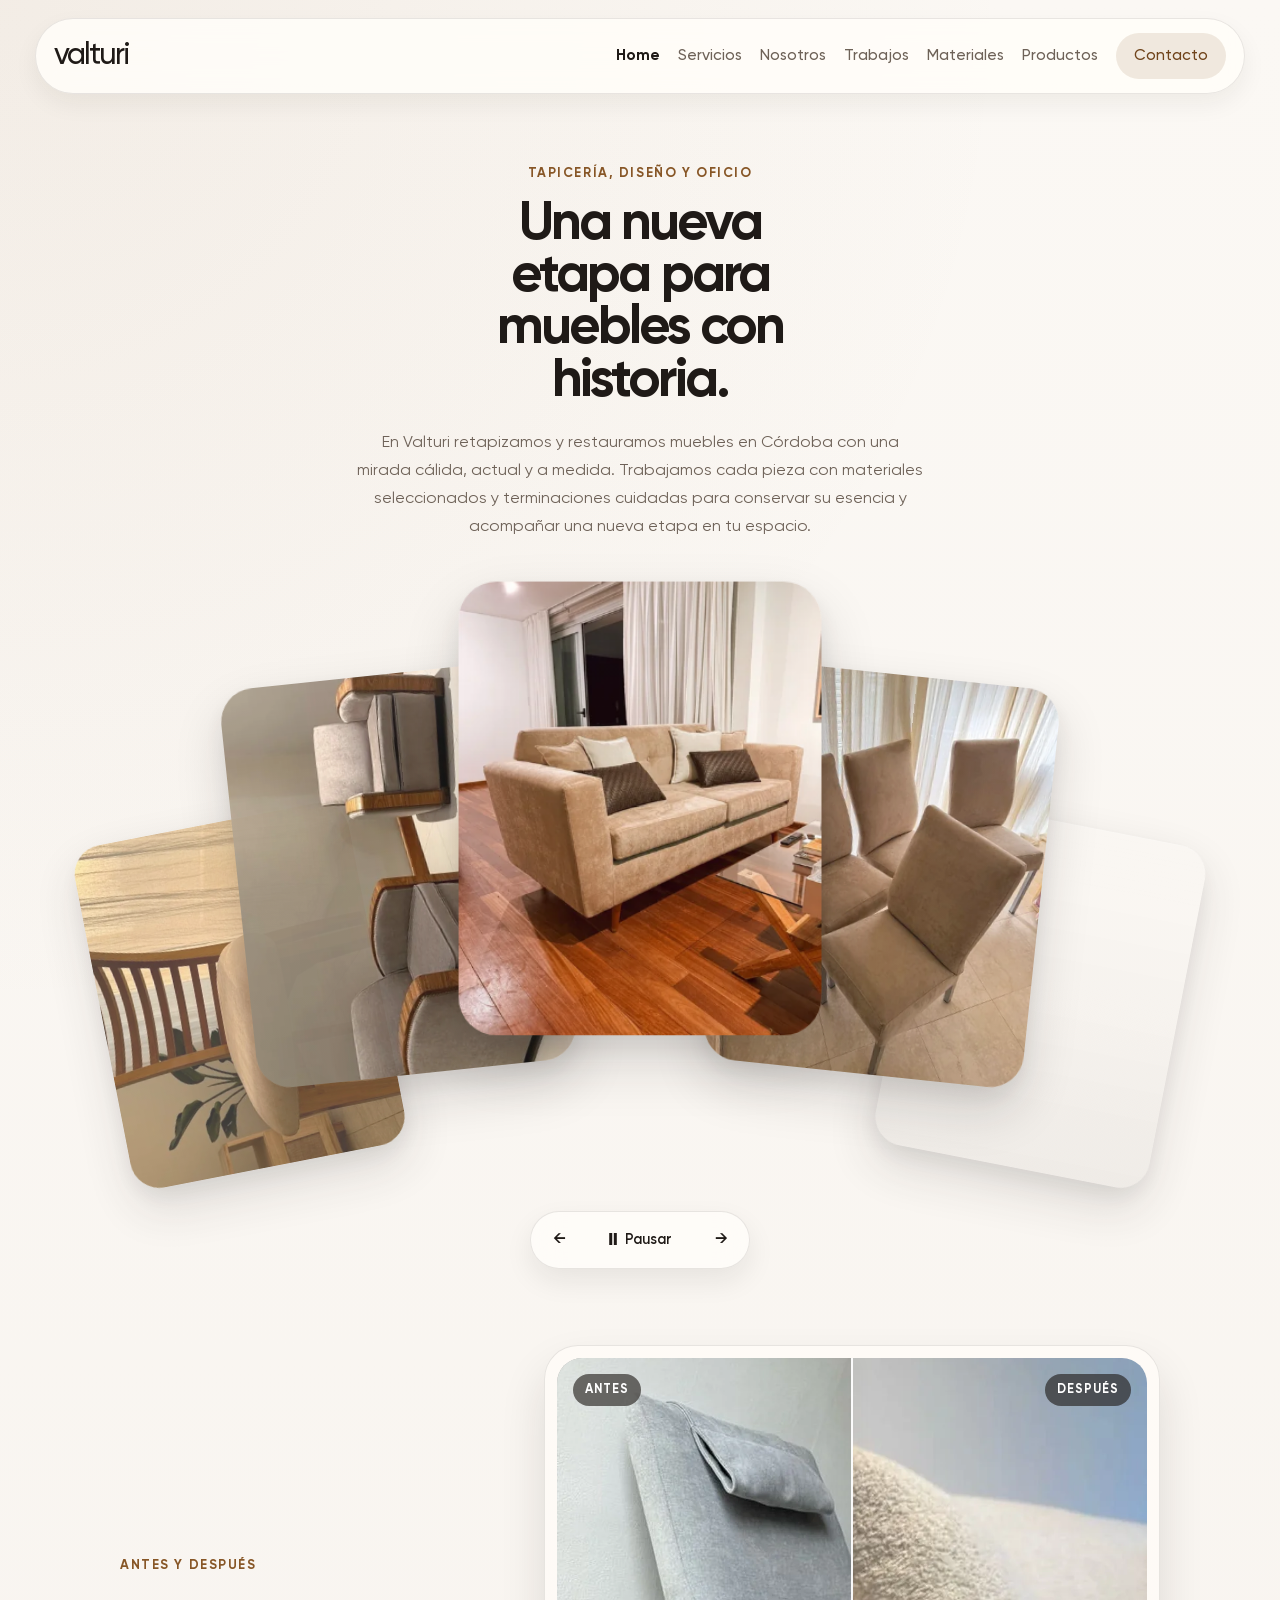
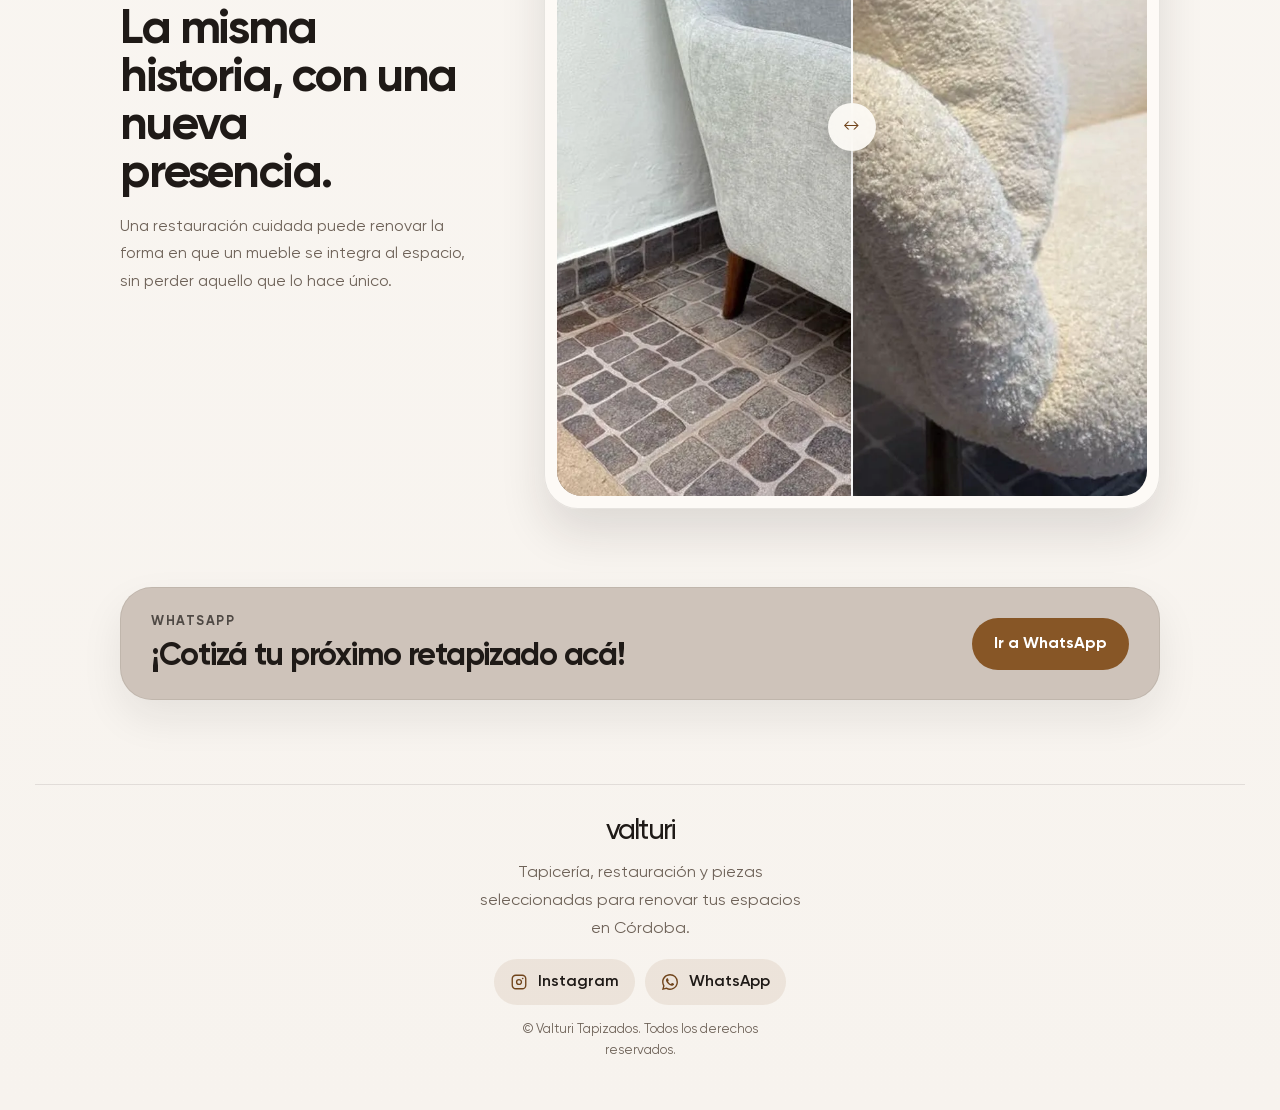
==== index.html @ ff0acdc3 "Corrige el carrusel móvil y mejora el SEO/GEO de Valturi Suaviza el cambio entre fotos superpuestas," ====
<!DOCTYPE html>

<html lang="es">
<head>
<base href="/"/>
<meta charset="utf-8"/>
<meta content="width=device-width, initial-scale=1.0" name="viewport"/>
<title>Valturi Tapizados | Retapizado y restauración en Córdoba</title>
<meta content="Retapizado y restauración artesanal de sillas, sillones y muebles en Córdoba. Diseño cálido, materiales seleccionados y atención a medida." name="description"/>
<meta content="#f7f3ee" name="theme-color"/>
<link href="assets/favicon.svg" rel="icon" type="image/svg+xml"/>
<link href="styles.css" rel="stylesheet"/>
<meta content="index,follow,max-image-preview:large,max-snippet:-1,max-video-preview:-1" name="robots"/><link href="https://web-valturi-1-55.vercel.app/" rel="canonical"/><meta content="es_AR" property="og:locale"/><meta content="Valturi Tapizados" property="og:site_name"/><meta content="Valturi Tapizados | Retapizado y restauración en Córdoba" property="og:title"/><meta content="Retapizado y restauración artesanal de sillas, sillones y muebles en Córdoba. Diseño cálido, materiales seleccionados y atención a medida." property="og:description"/><meta content="https://web-valturi-1-55.vercel.app/" property="og:url"/><meta content="website" property="og:type"/><meta content="https://web-valturi-1-55.vercel.app/assets/home-work-05.jpg" property="og:image"/><meta content="900" property="og:image:width"/><meta content="1200" property="og:image:height"/><meta content="Trabajo de tapicería realizado por Valturi" property="og:image:alt"/><meta content="summary_large_image" name="twitter:card"/><meta content="Valturi Tapizados | Retapizado y restauración en Córdoba" name="twitter:title"/><meta content="Retapizado y restauración artesanal de sillas, sillones y muebles en Córdoba. Diseño cálido, materiales seleccionados y atención a medida." name="twitter:description"/><meta content="https://web-valturi-1-55.vercel.app/assets/home-work-05.jpg" name="twitter:image"/><link href="https://www.googletagmanager.com" rel="preconnect"/><link crossorigin="" href="https://www.google-analytics.com" rel="preconnect"/><link as="image" href="assets/home-work-05-900.webp" imagesizes="(max-width: 760px) 78vw, 324px" imagesrcset="assets/home-work-05-480.webp 480w, assets/home-work-05-900.webp 900w" rel="preload" type="image/webp"/><script type="application/ld+json">{"@context":"https://schema.org","@type":["LocalBusiness","ProfessionalService"],"@id":"https://web-valturi-1-55.vercel.app/#business","name":"Valturi Tapizados","url":"https://web-valturi-1-55.vercel.app/","image":["https://web-valturi-1-55.vercel.app/assets/home-work-05.jpg","https://web-valturi-1-55.vercel.app/assets/home-work-03.jpg"],"description":"Tapicería contemporánea, retapizado y restauración artesanal de muebles en Córdoba.","address":{"@type":"PostalAddress","addressLocality":"Córdoba","addressRegion":"Córdoba","addressCountry":"AR"},"geo":{"@type":"GeoCoordinates","latitude":-31.3234650917683,"longitude":-64.28811492274205},"areaServed":{"@type":"City","name":"Córdoba"},"sameAs":["https://instagram.com/valturi.tapizados"],"contactPoint":{"@type":"ContactPoint","contactType":"customer service","availableLanguage":"Spanish","url":"https://wa.link/ogxnv3"}}</script><script src="analytics.js"></script></head>
<body data-page="home"><noscript><iframe height="0" src="https://www.googletagmanager.com/ns.html?id=GTM-WLW65L95" style="display:none;visibility:hidden" title="Google Tag Manager" width="0"></iframe></noscript><a class="skip-link" href="#main-content">Saltar al contenido principal</a>
<div class="site-shell">
<header class="header">
<a aria-label="Valturi, ir al inicio" class="brand" href="index.html"><span class="brand-wordmark">valturi</span></a>
<button aria-controls="mainNav" aria-expanded="false" aria-label="Abrir menú" class="menu-toggle" id="menuToggle" type="button">
<span></span>
<span></span>
<span></span>
</button>
<nav aria-label="Navegación principal" class="nav" id="mainNav">
<a aria-current="page" class="is-active" href="index.html">Home</a>
<a href="servicios.html">Servicios</a>
<a href="nosotros.html">Nosotros</a>
<a href="trabajos.html">Trabajos</a>
<a href="materiales.html">Materiales</a>
<a href="productos.html">Productos</a>
<a class="nav-cta" href="contacto.html">Contacto</a>
</nav>
</header>
<main id="main-content">
<section class="hero home-hero section" id="inicio">
<div class="hero-copy hero-copy-minimal">
<div class="eyebrow">TAPICERÍA, DISEÑO Y OFICIO</div>
<h1>Una nueva etapa para muebles con historia.</h1>
<p>En Valturi retapizamos y restauramos muebles en Córdoba con una mirada cálida, actual y a medida. Trabajamos cada pieza con materiales seleccionados y terminaciones cuidadas para conservar su esencia y acompañar una nueva etapa en tu espacio.</p>
</div>
<div aria-label="Trabajos recientes de Valturi" aria-roledescription="carrusel" class="hero-fan hero-fan-carousel is-animated" tabindex="0">
<figure class="fan-card" data-home-card="">
<picture><source sizes="(max-width: 760px) 78vw, 324px" srcset="assets/home-work-05-480.webp 480w, assets/home-work-05-900.webp 900w" type="image/webp"/><img alt="Sofá restaurado y retapizado por Valturi" decoding="async" fetchpriority="high" height="1200" loading="eager" src="assets/home-work-05.jpg" width="900"/></picture>
</figure>
<figure class="fan-card" data-home-card="">
<picture><source sizes="(max-width: 760px) 78vw, 324px" srcset="assets/home-work-02-480.webp 480w, assets/home-work-02-900.webp 900w" type="image/webp"/><img alt="Juego de sillas retapizadas en tono arena" decoding="async" height="1200" loading="lazy" src="assets/home-work-02.jpg" width="900"/></picture>
</figure>
<figure class="fan-card" data-home-card="">
<picture><source sizes="(max-width: 760px) 78vw, 324px" srcset="assets/home-work-03-480.webp 480w, assets/home-work-03-900.webp 900w" type="image/webp"/><img alt="Sillón restaurado con tapizado gris" decoding="async" height="1200" loading="lazy" src="assets/home-work-03.jpg" width="900"/></picture>
</figure>
<figure class="fan-card" data-home-card="">
<picture><source sizes="(max-width: 760px) 78vw, 324px" srcset="assets/home-work-06-480.webp 480w, assets/home-work-06-900.webp 900w" type="image/webp"/><img alt="Detalle de sillón en tela bouclé" decoding="async" height="1200" loading="lazy" src="assets/home-work-06.jpg" width="900"/></picture>
</figure>
<figure class="fan-card" data-home-card="">
<picture><source sizes="(max-width: 760px) 78vw, 324px" srcset="assets/home-work-04-480.webp 480w, assets/home-work-04-900.webp 900w" type="image/webp"/><img alt="Detalle de silla restaurada por Valturi" decoding="async" height="1200" loading="lazy" src="assets/home-work-04.jpg" width="900"/></picture>
</figure>
<figure class="fan-card" data-home-card="">
<picture><source sizes="(max-width: 760px) 78vw, 324px" srcset="assets/home-work-01-480.webp 480w, assets/home-work-01-900.webp 900w" type="image/webp"/><img alt="Par de sillones restaurados" decoding="async" height="1200" loading="lazy" src="assets/home-work-01.jpg" width="900"/></picture>
</figure>
</div>
<div aria-label="Controles del carrusel" class="carousel-controls">
<button aria-label="Ver imagen anterior" class="carousel-control" id="carouselPrev" type="button"><span aria-hidden="true">←</span></button>
<button aria-label="Pausar carrusel" aria-pressed="false" class="carousel-control carousel-pause" id="carouselPause" type="button"><span aria-hidden="true" data-pause-icon="">Ⅱ</span><span class="carousel-control-label">Pausar</span></button>
<button aria-label="Ver imagen siguiente" class="carousel-control" id="carouselNext" type="button"><span aria-hidden="true">→</span></button>
<span class="sr-only" id="carouselStatus">Imagen 1 de 6</span>
</div>
</section>
<section aria-labelledby="transformationTitle" class="section transformation-section">
<div class="transformation-copy">
<div class="eyebrow">Antes y después</div>
<h2 id="transformationTitle">La misma historia, con una nueva presencia.</h2>
<p>Una restauración cuidada puede renovar la forma en que un mueble se integra al espacio, sin perder aquello que lo hace único.</p>
</div>
<div class="before-after-card card" data-before-after="" style="--compare-position: 50%;">
<div class="before-after-media">
<picture>
<source sizes="(max-width: 760px) 92vw, 620px" srcset="assets/home-work-06-480.webp 480w, assets/home-work-06-900.webp 900w" type="image/webp"/>
<img alt="Resultado final de una pieza restaurada por Valturi" decoding="async" height="1200" loading="lazy" src="assets/home-work-06.jpg" width="900"/>
</picture>
<div aria-hidden="true" class="before-after-before">
<picture>
<source sizes="(max-width: 760px) 92vw, 620px" srcset="assets/home-work-03-480.webp 480w, assets/home-work-03-900.webp 900w" type="image/webp"/>
<img alt="" decoding="async" height="1200" loading="lazy" src="assets/home-work-03.jpg" width="900"/>
</picture>
</div>
<span class="before-after-label before-label">Antes</span>
<span class="before-after-label after-label">Después</span>
<span aria-hidden="true" class="before-after-divider"><span>↔</span></span>
<label class="sr-only" for="beforeAfterRange">Deslizá para comparar el antes y el después</label>
<input aria-valuetext="50% de la imagen anterior visible" class="before-after-range" id="beforeAfterRange" max="100" min="0" type="range" value="50"/>
</div>
</div>
</section>
<section class="cta-banner-section home-banner-spacing">
<a class="cta-banner" href="https://wa.link/ogxnv3" id="homeBannerWhatsapp" rel="noopener noreferrer" target="_blank">
<span class="cta-banner-copy">
<span class="eyebrow eyebrow-soft">WhatsApp</span>
<strong>¡Cotizá tu próximo retapizado acá!</strong>
</span>
<span class="cta-banner-action">Ir a WhatsApp</span>
</a>
</section>
</main>
<footer class="footer footer-clean footer-expanded">
<div class="footer-branding">
<span class="brand brand-footer"><span class="brand-wordmark brand-wordmark-footer">valturi</span></span>
<p>Tapicería, restauración y piezas seleccionadas para renovar tus espacios en Córdoba.</p>
<div class="footer-social footer-social-clean">
<a aria-label="Instagram de Valturi" class="social-pill" data-instagram="" data-track-location="footer" href="https://instagram.com/valturi.tapizados" rel="noopener noreferrer" target="_blank">
<span aria-hidden="true" class="social-icon">
<svg fill="none" viewbox="0 0 24 24" xmlns="http://www.w3.org/2000/svg"><path d="M7.75 3h8.5A4.75 4.75 0 0 1 21 7.75v8.5A4.75 4.75 0 0 1 16.25 21h-8.5A4.75 4.75 0 0 1 3 16.25v-8.5A4.75 4.75 0 0 1 7.75 3Z" stroke="currentColor" stroke-width="1.8"></path><path d="M8.75 12a3.25 3.25 0 1 0 6.5 0a3.25 3.25 0 0 0-6.5 0Z" stroke="currentColor" stroke-width="1.8"></path><path d="M16.9 7.35h.02" stroke="currentColor" stroke-linecap="round" stroke-width="2.2"></path></svg>
</span>
<span>Instagram</span>
</a>
<a aria-label="WhatsApp de Valturi" class="social-pill" data-track-location="footer" data-whatsapp="" href="https://wa.me/543515930925" id="footerWhatsapp">
<span aria-hidden="true" class="social-icon">
<svg fill="currentColor" viewbox="0 0 16 16" xmlns="http://www.w3.org/2000/svg"><path d="M13.601 2.326A7.854 7.854 0 0 0 8.02 0C3.644 0 .068 3.575.068 7.95c0 1.4.366 2.765 1.063 3.965L0 16l4.178-1.096a7.9 7.9 0 0 0 3.84.981h.003c4.376 0 7.951-3.574 7.951-7.95a7.9 7.9 0 0 0-2.373-5.609Zm-5.58 12.21h-.003a6.57 6.57 0 0 1-3.344-.913l-.24-.142-2.48.65.662-2.417-.156-.248a6.56 6.56 0 0 1-1.007-3.515c.002-3.62 2.95-6.567 6.572-6.567 1.753 0 3.4.682 4.64 1.922a6.53 6.53 0 0 1 1.924 4.637c-.002 3.621-2.95 6.57-6.57 6.57Zm3.6-4.923c-.197-.099-1.17-.578-1.352-.644-.181-.066-.313-.099-.445.099-.132.197-.511.644-.627.776-.116.132-.23.149-.428.05-.197-.1-.832-.307-1.585-.98-.586-.523-.981-1.169-1.096-1.366-.116-.198-.012-.305.087-.403.089-.088.198-.23.297-.346.099-.115.132-.197.198-.33.066-.132.033-.247-.017-.346-.05-.1-.445-1.074-.61-1.47-.16-.387-.323-.335-.445-.34l-.38-.006a.73.73 0 0 0-.528.248c-.181.198-.693.677-.693 1.652s.71 1.916.809 2.048c.099.132 1.397 2.134 3.386 2.99.473.204.842.325 1.13.416.475.151.907.13 1.248.079.381-.057 1.17-.479 1.336-.941.165-.462.165-.858.116-.94-.05-.083-.181-.132-.38-.231Z"></path></svg>
</span>
<span>WhatsApp</span>
</a>
</div>
<small>© Valturi Tapizados. Todos los derechos reservados.</small>
</div>
</footer>
</div>
<script src="script.js"></script>
</body>
</html>
---- styles.css ----
:root {
  --bg: #f7f3ee;
  --bg-top: #fbf8f4;
  --surface: rgba(255, 253, 249, 0.92);
  --surface-solid: #fffdf9;
  --surface-2: #f2ebe4;
  --surface-3: #ece3d9;
  --line: rgba(31, 26, 23, 0.1);
  --text: #1f1a17;
  --muted: #6e6258;
  --muted-soft: rgba(31, 26, 23, 0.72);
  --accent: #875626;
  --accent-strong: #70441b;
  --banner: #cec3ba;
  --shadow-soft: 0 18px 42px rgba(31, 26, 23, 0.08);
  --shadow-card: 0 24px 46px rgba(31, 26, 23, 0.12);
  --radius-xl: 30px;
  --radius-lg: 24px;
  --radius-md: 18px;
  --container: 1210px;
}

@font-face {
  font-family: 'Gilroy';
  src: url('./assets/fonts/Gilroy-Regular.woff2') format('woff2');
  font-weight: 400;
  font-style: normal;
  font-display: swap;
}

@font-face {
  font-family: 'Gilroy';
  src: url('./assets/fonts/Gilroy-Medium.woff2') format('woff2');
  font-weight: 500;
  font-style: normal;
  font-display: swap;
}

@font-face {
  font-family: 'Gilroy';
  src: url('./assets/fonts/Gilroy-Semibold.woff2') format('woff2');
  font-weight: 600;
  font-style: normal;
  font-display: swap;
}

@font-face {
  font-family: 'Gilroy';
  src: url('./assets/fonts/Gilroy-Bold.woff2') format('woff2');
  font-weight: 700;
  font-style: normal;
  font-display: swap;
}

* { box-sizing: border-box; }
html { scroll-behavior: smooth; }
body {
  margin: 0;
  font-family: 'Gilroy', system-ui, -apple-system, BlinkMacSystemFont, 'Segoe UI', sans-serif;
  background: radial-gradient(circle at top left, rgba(135, 86, 38, 0.07), transparent 34%), linear-gradient(180deg, var(--bg-top) 0%, var(--bg) 100%);
  color: var(--text);
}
body.menu-open { overflow: hidden; }
img { display: block; width: 100%; height: auto; }
a { color: inherit; text-decoration: none; }
button, input { font: inherit; }

.site-shell {
  width: min(calc(100% - 32px), var(--container));
  margin: 0 auto;
}

main { overflow: hidden; }

.header {
  position: sticky;
  top: 12px;
  z-index: 30;
  display: flex;
  align-items: center;
  justify-content: space-between;
  gap: 20px;
  margin: 18px 0 0;
  padding: 14px 18px;
  border: 1px solid var(--line);
  border-radius: 999px;
  background: rgba(255, 253, 249, 0.88);
  backdrop-filter: blur(14px);
  box-shadow: 0 10px 24px rgba(31, 26, 23, 0.06);
}

.brand {
  display: inline-flex;
  align-items: center;
  min-width: 0;
}

.brand-wordmark {
  display: inline-block;
  font-size: clamp(1.9rem, 2.4vw, 2.28rem);
  line-height: 0.9;
  letter-spacing: -0.065em;
  font-weight: 500;
  color: var(--text);
  text-transform: lowercase;
}

.brand-wordmark-footer {
  font-size: clamp(1.8rem, 2.2vw, 2.12rem);
}

.nav {
  display: flex;
  align-items: center;
  gap: 18px;
}

.nav a {
  color: var(--muted);
  font-size: 0.98rem;
  font-weight: 500;
  transition: color 0.2s ease, background 0.2s ease, transform 0.2s ease;
}

.nav a:hover,
.nav a.is-active {
  color: var(--text);
}

.nav a.is-active:not(.nav-cta) {
  font-weight: 700;
}

.nav-cta {
  display: inline-flex;
  align-items: center;
  justify-content: center;
  min-height: 46px;
  padding: 0 18px;
  border-radius: 999px;
  background: rgba(135, 86, 38, 0.12);
  color: var(--accent-strong) !important;
  font-weight: 700;
  transition: background 0.22s ease, color 0.22s ease, box-shadow 0.22s ease;
}

.nav-cta:hover,
.nav-cta.is-active {
  background: var(--accent);
  color: #fff !important;
  box-shadow: 0 12px 24px rgba(112, 68, 27, 0.18);
}

.menu-toggle {
  display: none;
  align-items: center;
  justify-content: center;
  flex-direction: column;
  gap: 4px;
  width: 48px;
  height: 48px;
  padding: 0;
  border: 1px solid rgba(31, 26, 23, 0.08);
  border-radius: 999px;
  background: rgba(255, 253, 249, 0.94);
  color: var(--text);
  box-shadow: 0 8px 20px rgba(31, 26, 23, 0.06), inset 0 1px 0 rgba(255, 255, 255, 0.45);
  flex-shrink: 0;
  cursor: pointer;
}

.menu-toggle span {
  display: block;
  width: 17px;
  height: 2px;
  border-radius: 999px;
  background: currentColor;
  transition: transform 0.24s ease, opacity 0.24s ease;
}

.menu-toggle[aria-expanded='true'] span:nth-child(1) {
  transform: translateY(6px) rotate(45deg);
}

.menu-toggle[aria-expanded='true'] span:nth-child(2) {
  opacity: 0;
}

.menu-toggle[aria-expanded='true'] span:nth-child(3) {
  transform: translateY(-6px) rotate(-45deg);
}

.section {
  padding: 88px 0;
}

.page-hero {
  max-width: 860px;
}

.page-hero-compact {
  min-height: auto;
  padding-bottom: 26px;
}

.top-tight { padding-top: 0; }

.eyebrow {
  display: inline-flex;
  align-items: center;
  gap: 8px;
  margin-bottom: 16px;
  color: var(--accent);
  font-size: 0.82rem;
  font-weight: 700;
  letter-spacing: 0.12em;
  text-transform: uppercase;
}

.eyebrow-soft {
  margin-bottom: 8px;
  color: var(--muted-soft);
}

h1, h2, h3, p, figure { margin: 0; }

h1 {
  max-width: 13ch;
  font-size: clamp(2.6rem, 4.7vw, 4.35rem);
  line-height: 0.96;
  letter-spacing: -0.055em;
  font-weight: 700;
}

h2 {
  font-size: clamp(2rem, 4vw, 3rem);
  line-height: 1;
  letter-spacing: -0.045em;
  font-weight: 700;
}

h3 {
  font-size: 1.15rem;
  letter-spacing: -0.03em;
  font-weight: 700;
}

.hero-copy p,
.split-copy p,
.section-heading p,
.service-card p,
.contact-copy p,
.product-card p,
.product-info p,
.detail-copy p,
.footer p {
  color: var(--muted);
  line-height: 1.72;
}

.hero-copy p {
  max-width: 46ch;
  margin-top: 22px;
  font-size: 1rem;
}

.hero-copy-minimal {
  max-width: 560px;
}

.hero-actions,
.contact-actions {
  display: flex;
  flex-wrap: wrap;
  gap: 14px;
  margin-top: 30px;
}

.button {
  display: inline-flex;
  align-items: center;
  justify-content: center;
  min-height: 52px;
  padding: 0 20px;
  border-radius: 999px;
  font-weight: 600;
  transition: transform 0.2s ease, box-shadow 0.2s ease, background 0.2s ease;
}
.button:hover { transform: translateY(-1px); }
.button-primary {
  background: var(--accent);
  color: white;
  box-shadow: 0 12px 24px rgba(112, 68, 27, 0.18);
}
.button-primary:hover { background: var(--accent-strong); }
.button-secondary {
  border: 1px solid rgba(31, 26, 23, 0.12);
  background: rgba(255, 255, 255, 0.7);
}

.hero {
  display: grid;
  grid-template-columns: minmax(0, 0.74fr) minmax(0, 1.26fr);
  gap: 42px;
  align-items: center;
  min-height: calc(100vh - 150px);
}

.home-hero {
  grid-template-columns: 1fr;
  justify-items: center;
  text-align: center;
  max-width: min(100%, 1120px);
  margin: 0 auto;
  min-height: auto;
  padding-top: 72px;
  padding-bottom: 22px;
  gap: 34px;
}

.home-hero .hero-copy-minimal {
  display: grid;
  justify-items: center;
  text-align: center;
  align-content: start;
  max-width: 780px;
  margin: 0 auto;
}

.home-hero h1 {
  max-width: 10.4ch;
  margin-inline: auto;
  font-size: clamp(2.9rem, 4.25vw, 4.6rem);
}

.home-hero p {
  max-width: 52ch;
  margin-inline: auto;
  font-size: 1.02rem;
}

.hero-fan {
  position: relative;
  width: min(100%, 1080px);
  height: 620px;
  min-height: 620px;
  margin: 0 auto;
  justify-self: center;
}

.hero-fan-carousel {
  position: relative;
  width: 100%;
  height: 100%;
  min-height: 620px;
  overflow: visible;
  perspective: 1600px;
}

.fan-card {
  --fan-x: 0px;
  --fan-y: 0px;
  --fan-rotate: 0deg;
  --fan-scale: 1;
  --fan-opacity: 1;
  position: absolute;
  left: 0;
  top: 0;
  width: min(26vw, 324px);
  aspect-ratio: 4 / 5;
  overflow: hidden;
  border: none;
  border-radius: 34px;
  background: transparent;
  box-shadow:
    0 24px 52px rgba(31, 26, 23, 0.16),
    0 10px 24px rgba(31, 26, 23, 0.08),
    inset 0 1px 0 rgba(255, 255, 255, 0.12);
  transform: translate3d(var(--fan-x), var(--fan-y), 0) rotate(var(--fan-rotate)) scale(var(--fan-scale));
  transform-origin: 50% 12%;
  opacity: var(--fan-opacity);
  transition:
    box-shadow 320ms ease,
    filter 420ms ease;
  will-change: transform, opacity;
  backface-visibility: hidden;
}

.fan-card::after {
  content: '';
  position: absolute;
  inset: 0;
  background: linear-gradient(180deg, rgba(255, 255, 255, 0.08) 0%, rgba(255, 255, 255, 0.02) 18%, rgba(31, 26, 23, 0.06) 100%);
  pointer-events: none;
}

.hero-fan-carousel.is-dragging .fan-card,
.hero-fan-carousel.is-animating .fan-card {
  transition: none !important;
}

/* Transform/opacity motion is rendered with requestAnimationFrame in script.js.
   This keeps every frame synchronized with the display refresh rate and prevents
   the visible snap that previously happened when the loop wrapped. */
.hero-fan-carousel.is-animating,
.hero-fan-carousel.is-dragging {
  cursor: grabbing;
}

.fan-card:hover {
  box-shadow:
    0 30px 62px rgba(31, 26, 23, 0.18),
    0 12px 28px rgba(31, 26, 23, 0.10),
    inset 0 1px 0 rgba(255, 255, 255, 0.14);
}
.fan-card-handoff { pointer-events: none !important; }
.fan-card.is-hidden { pointer-events: none; }
.fan-card img,
.gallery-card img,
.split-media img,
.map-card img,
.product-thumb img,
.detail-media img {
  width: 100%;
  height: 100%;
  object-fit: cover;
}

.cta-banner-section {
  width: min(100%, 1040px);
  margin: 0 auto;
  padding-top: 0;
  padding-bottom: 84px;
}

.cta-banner {
  display: flex;
  align-items: center;
  justify-content: space-between;
  gap: 22px;
  padding: 26px 30px;
  border-radius: 32px;
  background: var(--banner);
  border: 1px solid rgba(31, 26, 23, 0.08);
  box-shadow: var(--shadow-soft);
}

.cta-banner-copy {
  display: grid;
  gap: 2px;
}

.cta-banner strong {
  font-size: clamp(1.35rem, 3vw, 2rem);
  letter-spacing: -0.04em;
  line-height: 1.03;
}

.cta-banner-action {
  display: inline-flex;
  align-items: center;
  justify-content: center;
  min-height: 52px;
  padding: 0 22px;
  border-radius: 999px;
  background: var(--accent);
  color: white;
  font-weight: 700;
  white-space: nowrap;
}

.card {
  overflow: hidden;
  border: 1px solid var(--line);
  border-radius: var(--radius-xl);
  background: var(--surface-solid);
  box-shadow: var(--shadow-soft);
}

.split-section {
  display: grid;
  grid-template-columns: 0.95fr 1.05fr;
  gap: 34px;
  align-items: center;
}

.split-media { min-height: 480px; }
.split-copy, .contact-copy, .detail-copy { display: grid; gap: 18px; }
.section-heading {
  display: grid;
  gap: 14px;
  max-width: 720px;
  margin-bottom: 28px;
}
.section-heading-inline {
  display: flex;
  align-items: end;
  justify-content: space-between;
  gap: 24px;
  max-width: none;
}
.service-grid {
  display: grid;
  grid-template-columns: repeat(4, minmax(0, 1fr));
  gap: 18px;
}
.service-card {
  display: grid;
  gap: 14px;
  padding: 24px;
  min-height: 200px;
}
.gallery-grid {
  display: grid;
  grid-template-columns: repeat(12, 1fr);
  gap: 18px;
}
.gallery-card { min-height: 280px; }
.gallery-card.tall {
  grid-column: span 4;
  grid-row: span 2;
  min-height: 580px;
}
.gallery-card:not(.tall):not(.wide) { grid-column: span 4; }
.gallery-card.wide { grid-column: span 8; }
.catalog-actions {
  display: flex;
  align-items: center;
  justify-content: flex-end;
}
.catalog-search {
  display: grid;
  gap: 8px;
  color: var(--muted);
  font-size: 0.9rem;
}
.catalog-search input {
  min-width: 280px;
  padding: 14px 16px;
  border: 1px solid var(--line);
  border-radius: 14px;
  background: rgba(255, 255, 255, 0.72);
  outline: none;
}
.catalog-search input:focus {
  border-color: rgba(123, 91, 74, 0.45);
  box-shadow: 0 0 0 4px rgba(123, 91, 74, 0.08);
}
.product-grid {
  display: grid;
  grid-template-columns: repeat(4, minmax(0, 1fr));
  gap: 18px;
}
.product-card {
  display: grid;
  gap: 14px;
  padding: 14px;
}
.product-thumb {
  aspect-ratio: 1 / 1;
  border-radius: 20px;
  overflow: hidden;
  background: linear-gradient(180deg, #f4ede3 0%, #eadfd1 100%);
}
.product-meta {
  display: flex;
  justify-content: space-between;
  gap: 12px;
  align-items: start;
}
.product-meta h3 { line-height: 1.25; }
.product-price {
  flex-shrink: 0;
  font-weight: 700;
  letter-spacing: -0.04em;
}
.product-card p { font-size: 0.94rem; }
.product-actions {
  display: flex;
  gap: 10px;
  flex-wrap: wrap;
}
.link-button {
  display: inline-flex;
  align-items: center;
  justify-content: center;
  min-height: 44px;
  padding: 0 14px;
  border-radius: 999px;
  font-size: 0.92rem;
  font-weight: 600;
}
.link-muted { border: 1px solid var(--line); }
.link-accent {
  background: rgba(135, 86, 38, 0.12);
  color: var(--accent-strong);
}
.contact-section {
  display: grid;
  grid-template-columns: 0.9fr 1.1fr;
  gap: 24px;
  align-items: stretch;
}
.contact-list {
  display: grid;
  gap: 14px;
  margin-top: 8px;
}
.contact-list div { display: grid; gap: 4px; }
.contact-list span { color: var(--muted); }
.map-card { min-height: 380px; }

.footer {
  display: flex;
  align-items: start;
  justify-content: space-between;
  gap: 28px;
  padding: 34px 0 48px;
  border-top: 1px solid var(--line);
}
.footer-expanded { flex-wrap: wrap; }
.footer-clean { justify-content: flex-start; }
.footer-branding {
  display: grid;
  gap: 14px;
  max-width: 440px;
}
.footer-branding p {
  max-width: 34ch;
  font-size: 1.02rem;
}
.footer-branding small {
  color: var(--muted);
  line-height: 1.6;
}
.footer-social {
  display: flex;
  flex-wrap: wrap;
  gap: 10px;
}
.footer-social-clean { margin-top: 2px; }
.social-pill {
  display: inline-flex;
  align-items: center;
  gap: 10px;
  min-height: 46px;
  padding: 0 16px;
  border-radius: 999px;
  background: rgba(135, 86, 38, 0.1);
  color: var(--text);
  font-weight: 600;
}
.social-pill:hover {
  background: rgba(135, 86, 38, 0.16);
}
.social-icon {
  width: 18px;
  height: 18px;
  display: inline-flex;
  align-items: center;
  justify-content: center;
  color: var(--accent-strong);
  flex-shrink: 0;
}
.social-icon svg {
  width: 18px;
  height: 18px;
  display: block;
}

#footerWhatsapp .social-icon {
  width: 18px;
  height: 18px;
}

#footerWhatsapp .social-icon svg {
  width: 16px;
  height: 16px;
  display: block;
}
.empty-state {
  grid-column: 1 / -1;
  padding: 26px;
  border: 1px dashed var(--line);
  border-radius: var(--radius-lg);
  color: var(--muted);
  text-align: center;
}
.product-page-shell { min-height: 100vh; }
.product-detail {
  min-height: calc(100vh - 180px);
  display: grid;
  align-items: center;
}
.detail-layout {
  display: grid;
  grid-template-columns: 0.95fr 1.05fr;
  gap: 28px;
}
.detail-copy h1 {
  max-width: none;
  font-size: clamp(2.6rem, 5vw, 4.2rem);
  line-height: 0.98;
}
.detail-media { min-height: 560px; }
.detail-copy { align-content: center; }
.detail-tag {
  display: inline-flex;
  width: fit-content;
  padding: 8px 12px;
  border-radius: 999px;
  background: var(--surface-2);
  color: var(--accent-strong);
  font-size: 0.84rem;
  font-weight: 700;
}
.detail-price {
  font-size: clamp(2rem, 5vw, 3.4rem);
  letter-spacing: -0.05em;
  font-weight: 700;
}
.detail-list {
  display: grid;
  gap: 12px;
  padding: 0;
  margin: 0;
  list-style: none;
}
.detail-list li {
  padding: 12px 14px;
  border-radius: 14px;
  border: 1px solid var(--line);
  color: var(--muted);
  background: rgba(255, 255, 255, 0.66);
}
.compact-footer { padding-top: 16px; }


@media (min-width: 1440px) {
  .home-hero {
    max-width: 1180px;
    padding-top: 88px;
    gap: 40px;
  }

  .hero-fan {
    width: min(100%, 1120px);
    height: 640px;
    min-height: 640px;
  }

  .hero-fan-carousel {
    min-height: 640px;
  }
}

@media (max-width: 1100px) {
  .hero,
  .split-section,
  .contact-section,
  .detail-layout {
    grid-template-columns: 1fr;
  }

  .hero { min-height: auto; }
  .hero-copy-minimal { max-width: none; }
  .hero-fan {
    width: min(100%, 920px);
    height: 560px;
    min-height: 560px;
    justify-self: stretch;
  }
  .hero-fan-carousel {
    min-height: 560px;
    height: 560px;
  }
  .fan-card {
    width: min(32vw, 280px);
  }

  .service-grid,
  .product-grid {
    grid-template-columns: repeat(2, minmax(0, 1fr));
  }

  .gallery-card.tall,
  .gallery-card:not(.tall):not(.wide),
  .gallery-card.wide {
    grid-column: span 6;
  }

  .section-heading-inline {
    flex-direction: column;
    align-items: start;
  }
}

@media (max-width: 760px) {
  body { overflow-x: hidden; }
  .site-shell { width: min(calc(100% - 16px), var(--container)); }

  .header {
    top: 10px;
    padding: 12px 12px 12px 16px;
    border-radius: 28px;
    gap: 10px;
    isolation: isolate;
  }

  .brand-wordmark {
    font-size: 2.2rem;
  }

  .menu-toggle { display: inline-flex; }

  .nav {
    position: absolute;
    top: calc(100% + 10px);
    right: 0;
    left: 0;
    display: flex;
    flex-direction: column;
    align-items: stretch;
    gap: 8px;
    max-height: calc(100vh - 108px);
    overflow-y: auto;
    padding: 14px;
    border: 1px solid rgba(31, 26, 23, 0.08);
    border-radius: 24px;
    background: rgba(255, 253, 249, 0.98);
    backdrop-filter: blur(10px);
    box-shadow: 0 24px 42px rgba(31, 26, 23, 0.12);
    opacity: 0;
    visibility: hidden;
    pointer-events: none;
    transform: translateY(-8px);
    transition: opacity 0.22s ease, transform 0.22s ease, visibility 0.22s ease;
    z-index: 40;
  }

  .nav.open {
    opacity: 1;
    visibility: visible;
    pointer-events: auto;
    transform: translateY(0);
  }

  .nav a {
    padding: 14px 16px;
    border-radius: 16px;
    background: #fffdf9;
    font-size: 1rem;
    box-shadow: inset 0 0 0 1px rgba(31, 26, 23, 0.03);
  }

  .nav a.is-active:not(.nav-cta) {
    background: rgba(135, 86, 38, 0.08);
  }

  .nav-cta {
    width: 100%;
    min-height: 50px;
    margin-top: 6px;
    padding: 14px 18px;
    text-align: center;
    background: var(--accent) !important;
    color: white !important;
    font-weight: 700;
    border-radius: 16px;
    box-shadow: 0 14px 26px rgba(112, 68, 27, 0.2);
  }

  .nav-cta:hover,
  .nav-cta.is-active {
    background: var(--accent-strong) !important;
    color: white !important;
  }

  .section { padding: 42px 0; }

  .hero {
    min-height: auto;
    padding-top: 14px;
    gap: 18px;
  }

  .home-hero {
    padding-top: 18px;
    padding-bottom: 8px;
    gap: 22px;
    max-width: 100%;
  }

  h1 {
    max-width: none;
    font-size: clamp(1.94rem, 8.2vw, 2.92rem);
    line-height: 1;
    letter-spacing: -0.055em;
  }

  .home-hero .hero-copy-minimal {
    max-width: 100%;
    justify-items: center;
    text-align: center;
  }

  .home-hero h1 {
    max-width: 9.2ch;
  }

  .hero-copy p {
    max-width: 31ch;
    margin-top: 16px;
    font-size: 0.98rem;
    line-height: 1.78;
  }

  .hero-fan {
    width: 100%;
    height: 430px;
    min-height: 430px;
  }

  .hero-fan-carousel {
    position: relative;
    width: 100%;
    height: 100%;
    min-height: 430px;
    overflow: visible;
    touch-action: pan-y;
    user-select: none;
  }

  .fan-card {
    width: min(72vw, 320px);
    max-width: 320px;
    border-radius: 24px;
    transform-origin: 50% 10%;
    box-shadow: 0 22px 40px rgba(31, 26, 23, 0.14);
  }

  .fan-card.is-hidden { pointer-events: none; }

  .cta-banner {
    flex-direction: column;
    align-items: flex-start;
    gap: 16px;
    padding: 22px 20px;
    border-radius: 28px;
  }

  .cta-banner strong {
    font-size: clamp(1.32rem, 6vw, 1.78rem);
    line-height: 1.08;
  }

  .cta-banner-action {
    width: 100%;
    min-height: 52px;
  }

  .service-grid,
  .product-grid,
  .gallery-grid {
    grid-template-columns: 1fr;
  }

  .gallery-card.tall,
  .gallery-card:not(.tall):not(.wide),
  .gallery-card.wide {
    grid-column: auto;
    min-height: 280px;
  }

  .catalog-search,
  .catalog-search input {
    width: 100%;
    min-width: 0;
  }

  .catalog-actions { justify-content: stretch; }
  .detail-media,
  .split-media,
  .map-card { min-height: 320px; }

  .footer {
    padding: 28px 0 42px;
  }

  .footer-branding {
    max-width: none;
  }

  .footer-branding p {
    max-width: 26ch;
  }

  .footer-social {
    gap: 8px;
  }

  .social-pill {
    min-height: 44px;
    padding: 0 14px;
  }
}

@media (max-width: 520px) {
  .site-shell { width: min(calc(100% - 16px), var(--container)); }
  .header { padding: 12px 10px 12px 12px; }
  .brand-wordmark { font-size: 2rem; }
  .hero { gap: 16px; }
  .hero-fan {
    height: 398px;
    min-height: 398px;
  }
  .hero-fan-carousel {
    min-height: 398px;
  }
  .fan-card {
    width: min(78vw, 300px);
  }
  .home-hero h1 { max-width: 9.2ch; }
  .hero-copy p { max-width: 30ch; }
  .cta-banner strong { font-size: 1.3rem; }
  .product-actions,
  .contact-actions {
    display: grid;
    grid-template-columns: 1fr;
  }
  .footer-branding p {
    max-width: 25ch;
  }
}


/* Contact page centering + unified footer */
.contact-hero {
  max-width: 780px;
  margin: 0 auto;
  text-align: center;
}

.contact-hero .eyebrow,
.contact-hero h1 {
  justify-self: center;
}

.contact-section-cards {
  max-width: 1180px;
  margin: 0 auto;
}

.contact-panel,
.contact-panel-copy,
.contact-map-copy {
  text-align: center;
}

.contact-panel {
  padding: 34px 40px;
}

.contact-panel-copy {
  display: grid;
  justify-items: center;
  align-content: center;
  gap: 18px;
}

.contact-panel-copy h2,
.contact-panel-copy .contact-panel-lead,
.contact-map-copy,
.contact-map-copy p {
  max-width: 29ch;
  margin-left: auto;
  margin-right: auto;
}

.contact-panel-copy h2 {
  margin-bottom: 2px;
}

.contact-panel-lead {
  font-size: clamp(1.12rem, 2vw, 1.3rem);
  line-height: 1.55;
  color: var(--text);
}

.contact-actions-card {
  justify-content: center;
  width: 100%;
  margin-top: 6px;
}

.contact-actions-card .button {
  min-width: min(100%, 320px);
}

.contact-map-copy {
  display: grid;
  justify-items: center;
  gap: 14px;
  margin-bottom: 22px;
}

.contact-map-copy p {
  font-size: 1.02rem;
  line-height: 1.72;
  color: var(--muted);
}

.map-embed-shell {
  overflow: hidden;
  border-radius: 26px;
  box-shadow: 0 18px 40px rgba(31, 26, 23, 0.08);
}

.map-embed-shell iframe {
  display: block;
  width: 100%;
  min-height: 360px;
}

.footer,
.footer-clean {
  justify-content: center;
}

.footer-branding {
  width: 100%;
  max-width: 560px;
  justify-items: center;
  text-align: center;
}

.footer-branding p,
.footer-branding small {
  max-width: 30ch;
  margin-left: auto;
  margin-right: auto;
  text-align: center;
}

.footer-social,
.footer-social-clean {
  justify-content: center;
}

@media (max-width: 760px) {
  .contact-panel {
    padding: 28px 22px;
  }

  .contact-panel-copy h2,
  .contact-panel-copy .contact-panel-lead,
  .contact-map-copy,
  .contact-map-copy p,
  .footer-branding p,
  .footer-branding small {
    max-width: 100%;
  }

  .contact-panel-copy {
    gap: 16px;
  }

  .map-embed-shell iframe {
    min-height: 320px;
  }

  .footer-branding {
    gap: 12px;
  }
}


/* Production hardening: accessibility, carousel controls and proof section */
.sr-only {
  position: absolute !important;
  width: 1px !important;
  height: 1px !important;
  padding: 0 !important;
  margin: -1px !important;
  overflow: hidden !important;
  clip: rect(0, 0, 0, 0) !important;
  white-space: nowrap !important;
  border: 0 !important;
}

.skip-link {
  position: fixed;
  top: 10px;
  left: 10px;
  z-index: 1000;
  padding: 12px 16px;
  border-radius: 999px;
  background: var(--accent);
  color: #fff;
  font-weight: 700;
  transform: translateY(-160%);
  transition: transform 180ms ease;
}
.skip-link:focus { transform: translateY(0); }

:where(a, button, input, [tabindex]):focus-visible {
  outline: 3px solid rgba(135, 86, 38, 0.52);
  outline-offset: 4px;
}

.fan-card picture,
.gallery-card picture,
.before-after-media picture {
  display: block;
  width: 100%;
  height: 100%;
}

.carousel-controls {
  display: inline-flex;
  align-items: center;
  justify-content: center;
  gap: 8px;
  margin-top: -18px;
  padding: 7px;
  border: 1px solid var(--line);
  border-radius: 999px;
  background: rgba(255, 253, 249, 0.82);
  backdrop-filter: blur(14px);
  box-shadow: 0 12px 28px rgba(31, 26, 23, 0.08);
}
.carousel-control {
  display: inline-flex;
  align-items: center;
  justify-content: center;
  gap: 7px;
  min-width: 42px;
  min-height: 42px;
  padding: 0 13px;
  border: 0;
  border-radius: 999px;
  background: transparent;
  color: var(--text);
  font-weight: 600;
  cursor: pointer;
  transition: background 180ms ease, transform 180ms ease;
}
.carousel-control:hover { background: var(--surface-2); transform: translateY(-1px); }
.carousel-control[aria-pressed='true'] { background: rgba(135, 86, 38, 0.12); color: var(--accent-strong); }
.carousel-pause { min-width: 104px; }
.carousel-control-label { font-size: 0.9rem; }

.transformation-section {
  display: grid;
  grid-template-columns: minmax(0, 0.72fr) minmax(0, 1.28fr);
  align-items: center;
  gap: clamp(34px, 6vw, 78px);
  width: min(100%, 1040px);
  margin: 0 auto;
  padding-top: 54px;
  padding-bottom: 78px;
}
.transformation-copy { display: grid; gap: 16px; }
.transformation-copy h2 { max-width: 11ch; }
.transformation-copy p { max-width: 38ch; color: var(--muted); line-height: 1.72; }
.before-after-card {
  overflow: hidden;
  padding: 12px;
  border-radius: 34px;
  background: rgba(255, 253, 249, 0.72);
  box-shadow: var(--shadow-card);
}
.before-after-media {
  position: relative;
  aspect-ratio: 4 / 5;
  overflow: hidden;
  border-radius: 25px;
  background: var(--surface-2);
  touch-action: pan-y;
}
.before-after-media img { width: 100%; height: 100%; object-fit: cover; }
.before-after-before {
  position: absolute;
  inset: 0;
  clip-path: inset(0 calc(100% - var(--compare-position)) 0 0);
}
.before-after-divider {
  position: absolute;
  top: 0;
  bottom: 0;
  left: var(--compare-position);
  width: 2px;
  background: rgba(255,255,255,0.94);
  box-shadow: 0 0 18px rgba(31,26,23,0.18);
  transform: translateX(-1px);
  pointer-events: none;
}
.before-after-divider span {
  position: absolute;
  top: 50%;
  left: 50%;
  display: grid;
  place-items: center;
  width: 48px;
  height: 48px;
  border-radius: 50%;
  background: rgba(255,253,249,0.9);
  color: var(--accent-strong);
  box-shadow: 0 10px 28px rgba(31,26,23,0.18);
  transform: translate(-50%, -50%);
  backdrop-filter: blur(12px);
}
.before-after-label {
  position: absolute;
  top: 16px;
  z-index: 3;
  padding: 8px 12px;
  border-radius: 999px;
  background: rgba(31,26,23,0.62);
  color: #fff;
  font-size: 0.78rem;
  font-weight: 700;
  letter-spacing: 0.08em;
  text-transform: uppercase;
  backdrop-filter: blur(10px);
  pointer-events: none;
}
.before-label { left: 16px; }
.after-label { right: 16px; }
.before-after-range {
  position: absolute;
  inset: 0;
  z-index: 4;
  width: 100%;
  height: 100%;
  margin: 0;
  opacity: 0;
  cursor: ew-resize;
}
.not-found { display: grid; justify-items: start; gap: 22px; max-width: 760px; min-height: 70vh; align-content: center; }
.not-found p { color: var(--muted); font-size: 1.1rem; line-height: 1.7; }

@media (max-width: 760px) {
  .carousel-controls { margin-top: -10px; }
  .carousel-control { min-width: 44px; min-height: 44px; }
  .carousel-pause { min-width: 96px; }
  .transformation-section {
    grid-template-columns: 1fr;
    gap: 26px;
    padding-top: 48px;
    padding-bottom: 62px;
    text-align: center;
  }
  .transformation-copy { justify-items: center; }
  .transformation-copy h2 { max-width: 12ch; }
  .transformation-copy p { max-width: 33ch; }
  .before-after-card { width: 100%; padding: 8px; border-radius: 28px; }
  .before-after-media { border-radius: 22px; }
}

@media (prefers-reduced-motion: reduce) {
  html { scroll-behavior: auto; }
  *, *::before, *::after {
    scroll-behavior: auto !important;
    animation-duration: 0.01ms !important;
    animation-iteration-count: 1 !important;
    transition-duration: 0.01ms !important;
  }
}

/* Service answers use the existing type, spacing and color system. */
.service-faq { max-width: 900px; margin-inline: auto; }
.service-faq details { padding: 20px 0; border-bottom: 1px solid var(--line); }
.service-faq summary { cursor: pointer; font-size: 1.1rem; font-weight: 600; line-height: 1.5; }
.service-faq details p { padding-top: 14px; color: var(--muted); line-height: 1.72; }
.service-faq p a { color: var(--accent-strong); text-decoration: underline; text-underline-offset: 3px; }
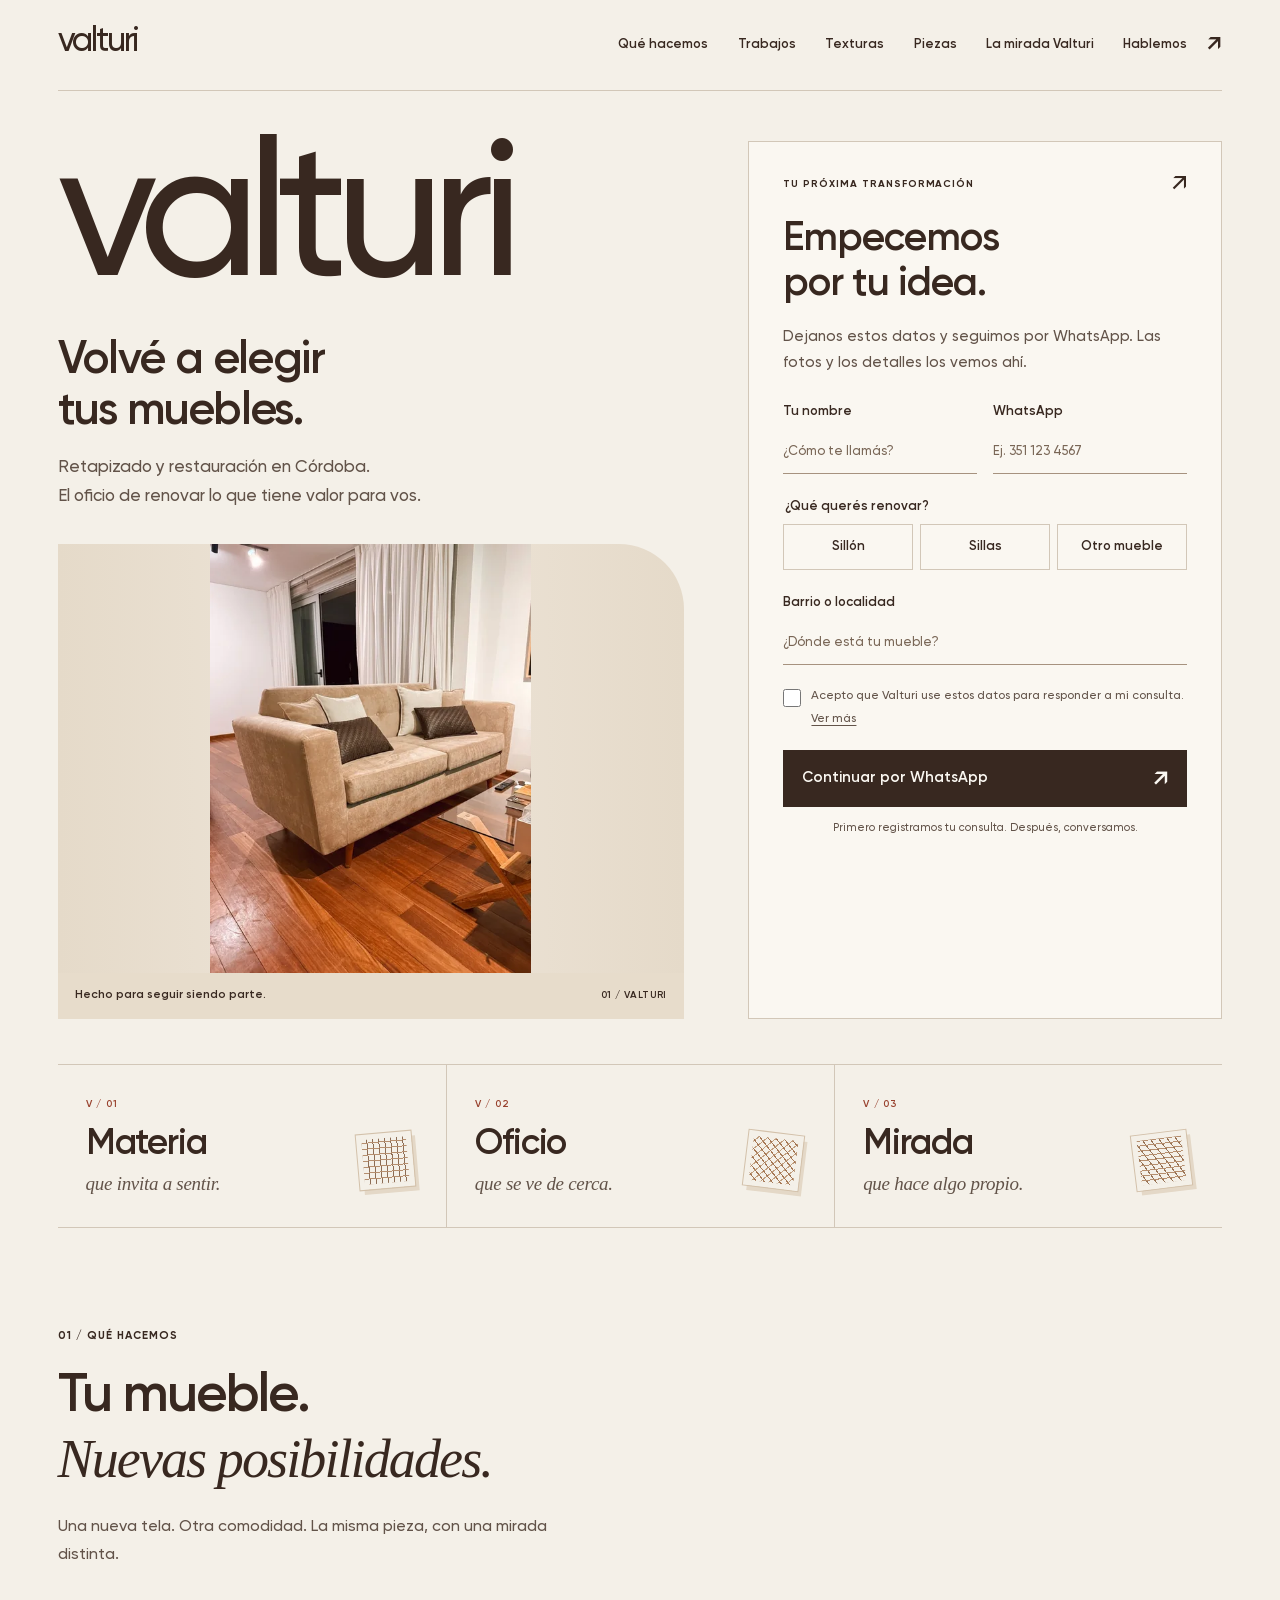
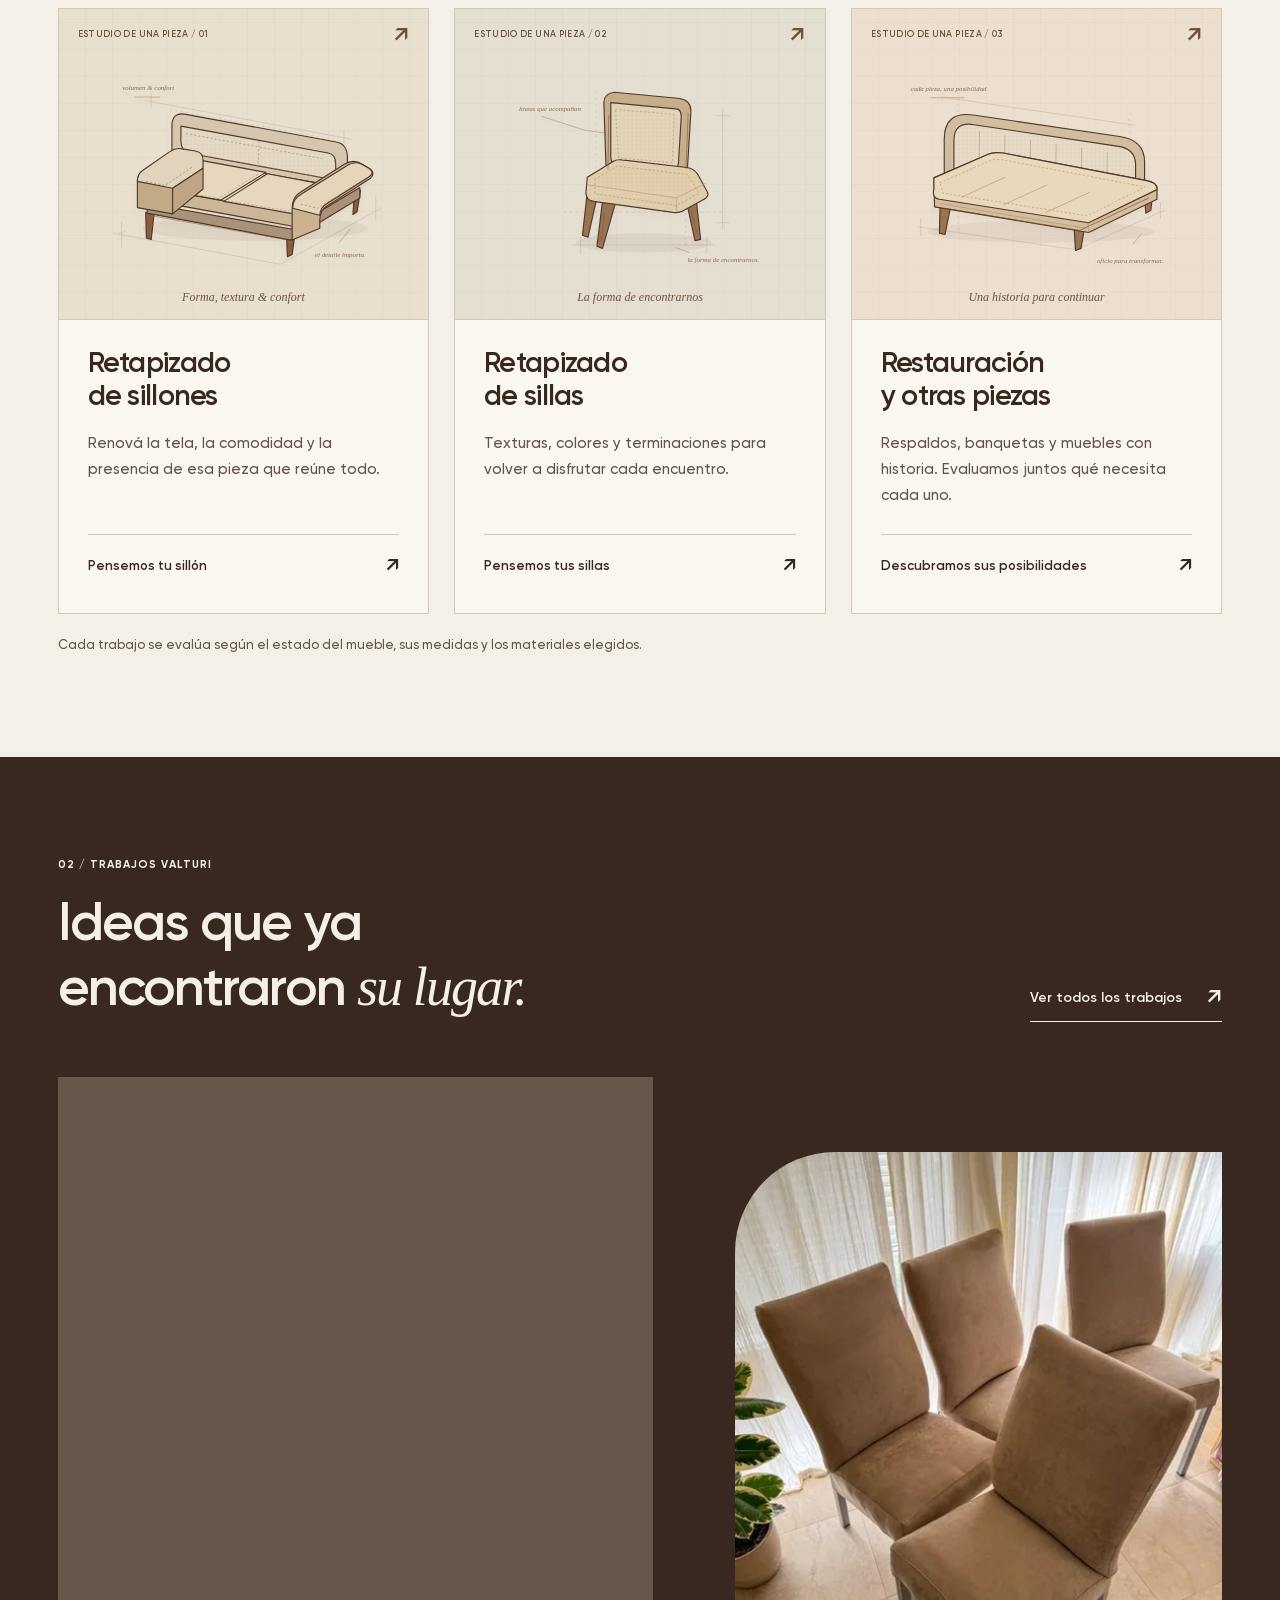
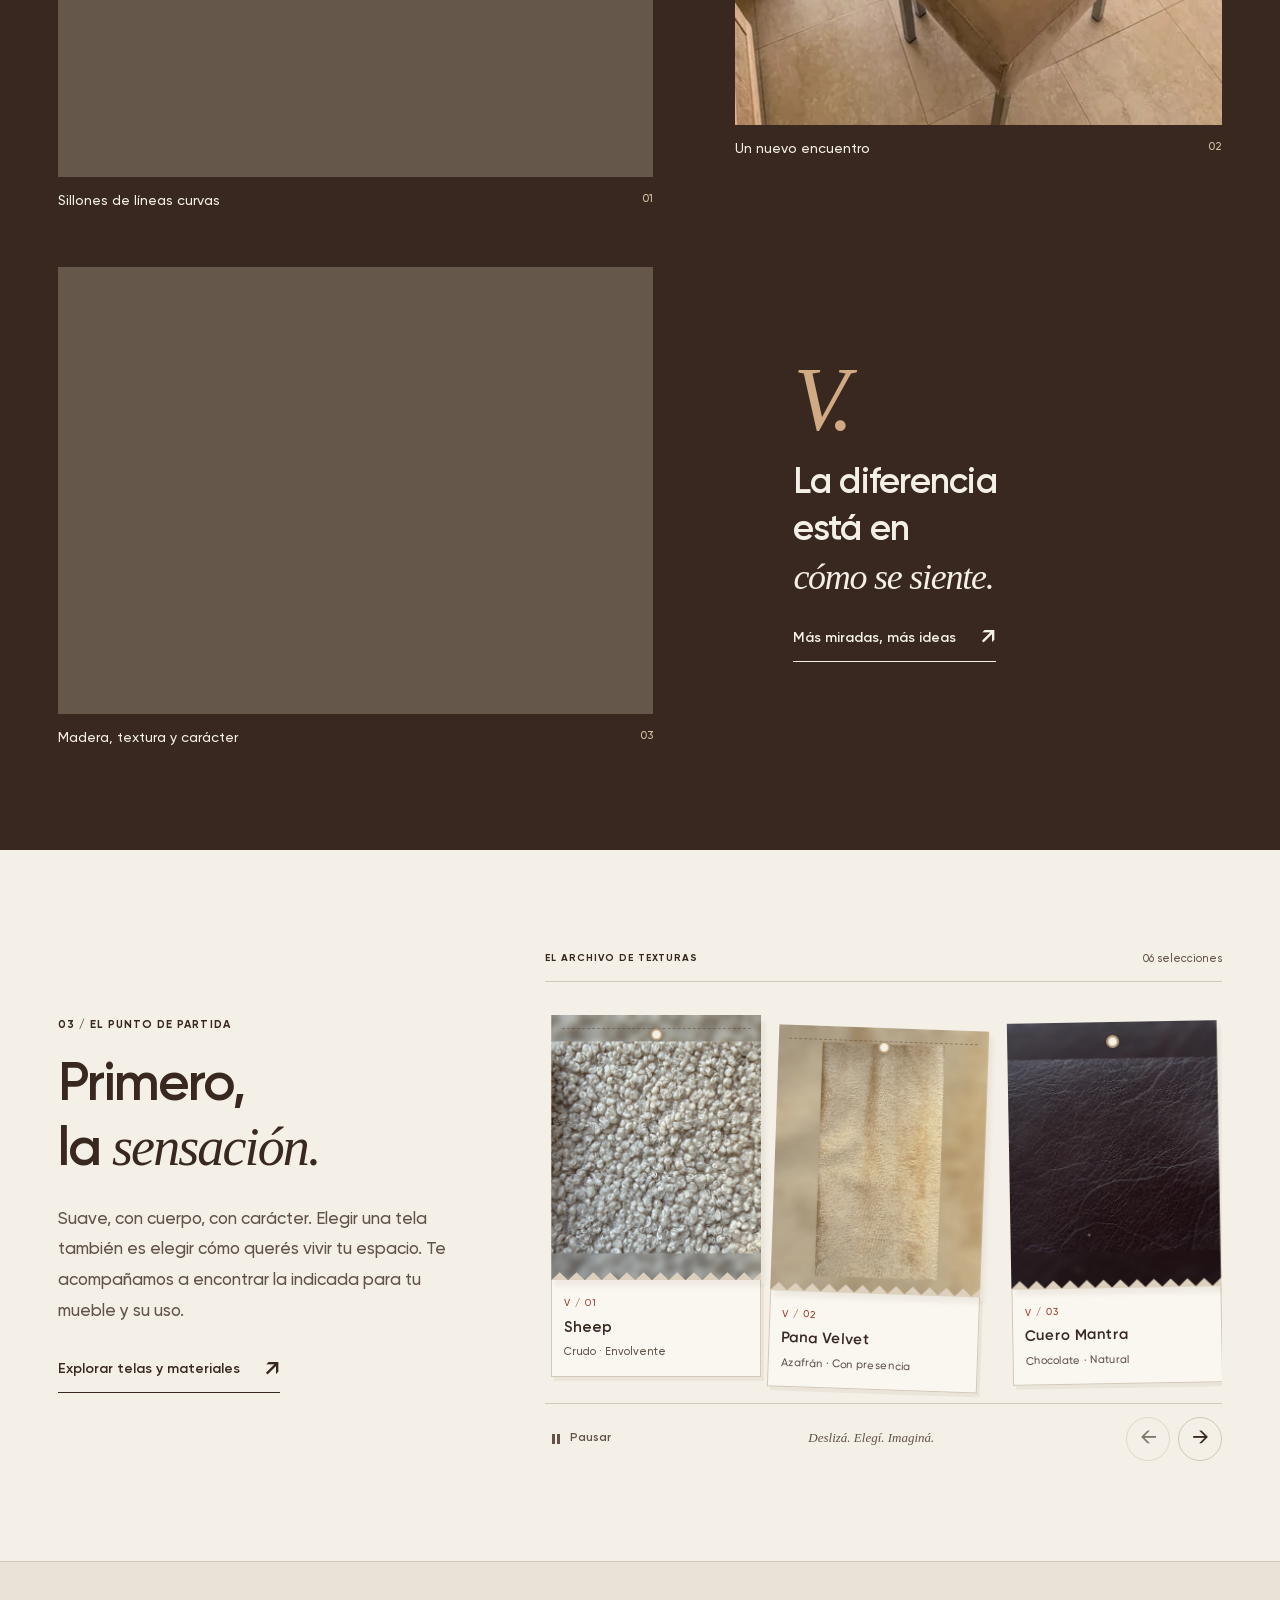
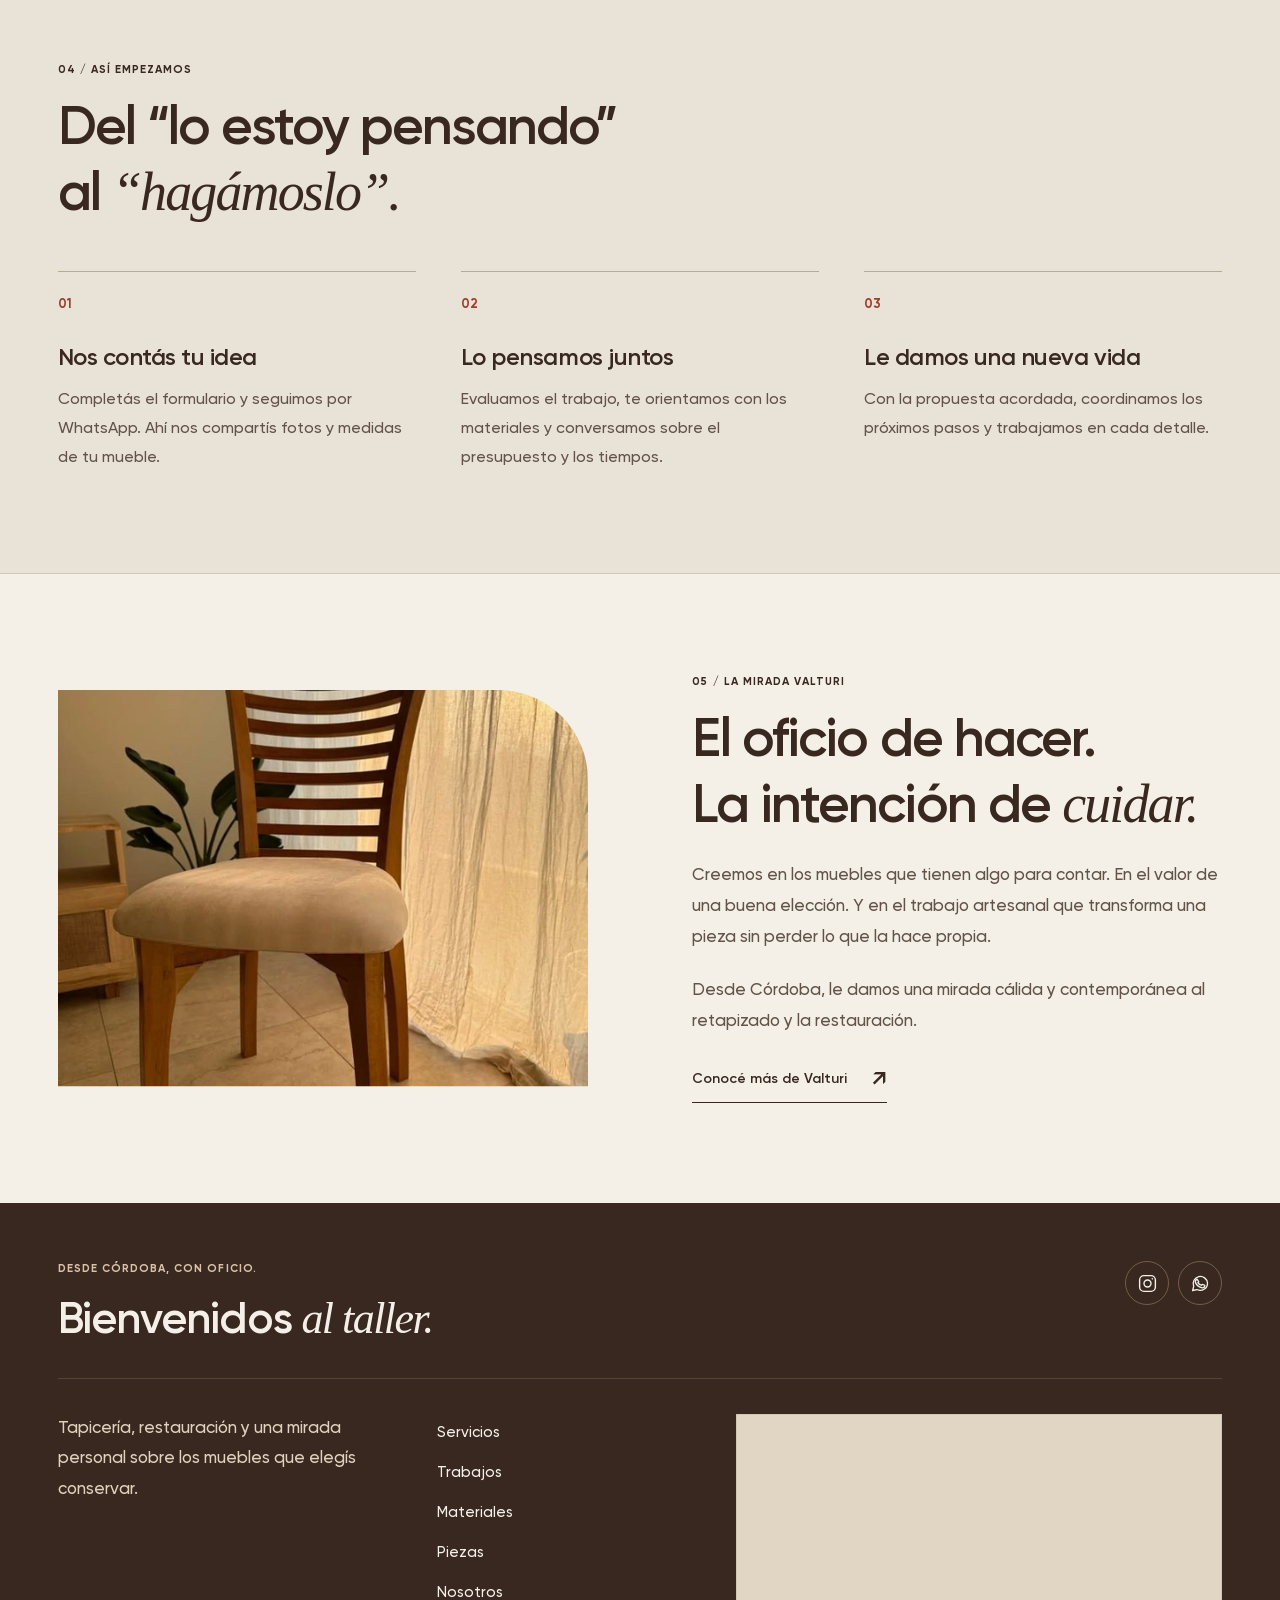
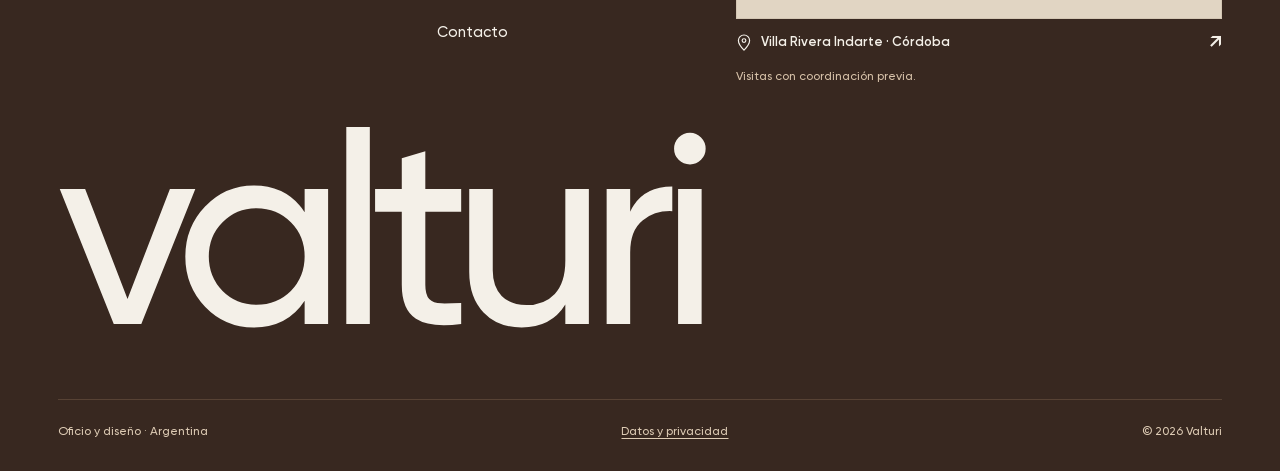
==== commit b2341b45: "Add files via upload" ====
--- a/index.html
+++ b/index.html
@@ -1,127 +1,225 @@
-<!DOCTYPE html>
-
-<html lang="es">
+<!doctype html>
+<html lang="es-AR">
 <head>
-<base href="/"/>
-<meta charset="utf-8"/>
-<meta content="width=device-width, initial-scale=1.0" name="viewport"/>
-<title>Valturi Tapizados | Retapizado y restauración en Córdoba</title>
-<meta content="Retapizado y restauración artesanal de sillas, sillones y muebles en Córdoba. Diseño cálido, materiales seleccionados y atención a medida." name="description"/>
-<meta content="#f7f3ee" name="theme-color"/>
-<link href="assets/favicon.svg" rel="icon" type="image/svg+xml"/>
-<link href="styles.css" rel="stylesheet"/>
-<meta content="index,follow,max-image-preview:large,max-snippet:-1,max-video-preview:-1" name="robots"/><link href="https://web-valturi-1-55.vercel.app/" rel="canonical"/><meta content="es_AR" property="og:locale"/><meta content="Valturi Tapizados" property="og:site_name"/><meta content="Valturi Tapizados | Retapizado y restauración en Córdoba" property="og:title"/><meta content="Retapizado y restauración artesanal de sillas, sillones y muebles en Córdoba. Diseño cálido, materiales seleccionados y atención a medida." property="og:description"/><meta content="https://web-valturi-1-55.vercel.app/" property="og:url"/><meta content="website" property="og:type"/><meta content="https://web-valturi-1-55.vercel.app/assets/home-work-05.jpg" property="og:image"/><meta content="900" property="og:image:width"/><meta content="1200" property="og:image:height"/><meta content="Trabajo de tapicería realizado por Valturi" property="og:image:alt"/><meta content="summary_large_image" name="twitter:card"/><meta content="Valturi Tapizados | Retapizado y restauración en Córdoba" name="twitter:title"/><meta content="Retapizado y restauración artesanal de sillas, sillones y muebles en Córdoba. Diseño cálido, materiales seleccionados y atención a medida." name="twitter:description"/><meta content="https://web-valturi-1-55.vercel.app/assets/home-work-05.jpg" name="twitter:image"/><link href="https://www.googletagmanager.com" rel="preconnect"/><link crossorigin="" href="https://www.google-analytics.com" rel="preconnect"/><link as="image" href="assets/home-work-05-900.webp" imagesizes="(max-width: 760px) 78vw, 324px" imagesrcset="assets/home-work-05-480.webp 480w, assets/home-work-05-900.webp 900w" rel="preload" type="image/webp"/><script type="application/ld+json">{"@context":"https://schema.org","@type":["LocalBusiness","ProfessionalService"],"@id":"https://web-valturi-1-55.vercel.app/#business","name":"Valturi Tapizados","url":"https://web-valturi-1-55.vercel.app/","image":["https://web-valturi-1-55.vercel.app/assets/home-work-05.jpg","https://web-valturi-1-55.vercel.app/assets/home-work-03.jpg"],"description":"Tapicería contemporánea, retapizado y restauración artesanal de muebles en Córdoba.","address":{"@type":"PostalAddress","addressLocality":"Córdoba","addressRegion":"Córdoba","addressCountry":"AR"},"geo":{"@type":"GeoCoordinates","latitude":-31.3234650917683,"longitude":-64.28811492274205},"areaServed":{"@type":"City","name":"Córdoba"},"sameAs":["https://instagram.com/valturi.tapizados"],"contactPoint":{"@type":"ContactPoint","contactType":"customer service","availableLanguage":"Spanish","url":"https://wa.link/ogxnv3"}}</script><script src="analytics.js"></script></head>
-<body data-page="home"><noscript><iframe height="0" src="https://www.googletagmanager.com/ns.html?id=GTM-WLW65L95" style="display:none;visibility:hidden" title="Google Tag Manager" width="0"></iframe></noscript><a class="skip-link" href="#main-content">Saltar al contenido principal</a>
-<div class="site-shell">
-<header class="header">
-<a aria-label="Valturi, ir al inicio" class="brand" href="index.html"><span class="brand-wordmark">valturi</span></a>
-<button aria-controls="mainNav" aria-expanded="false" aria-label="Abrir menú" class="menu-toggle" id="menuToggle" type="button">
-<span></span>
-<span></span>
-<span></span>
-</button>
-<nav aria-label="Navegación principal" class="nav" id="mainNav">
-<a aria-current="page" class="is-active" href="index.html">Home</a>
-<a href="servicios.html">Servicios</a>
-<a href="nosotros.html">Nosotros</a>
-<a href="trabajos.html">Trabajos</a>
-<a href="materiales.html">Materiales</a>
-<a href="productos.html">Productos</a>
-<a class="nav-cta" href="contacto.html">Contacto</a>
-</nav>
-</header>
-<main id="main-content">
-<section class="hero home-hero section" id="inicio">
-<div class="hero-copy hero-copy-minimal">
-<div class="eyebrow">TAPICERÍA, DISEÑO Y OFICIO</div>
-<h1>Una nueva etapa para muebles con historia.</h1>
-<p>En Valturi retapizamos y restauramos muebles en Córdoba con una mirada cálida, actual y a medida. Trabajamos cada pieza con materiales seleccionados y terminaciones cuidadas para conservar su esencia y acompañar una nueva etapa en tu espacio.</p>
-</div>
-<div aria-label="Trabajos recientes de Valturi" aria-roledescription="carrusel" class="hero-fan hero-fan-carousel is-animated" tabindex="0">
-<figure class="fan-card" data-home-card="">
-<picture><source sizes="(max-width: 760px) 78vw, 324px" srcset="assets/home-work-05-480.webp 480w, assets/home-work-05-900.webp 900w" type="image/webp"/><img alt="Sofá restaurado y retapizado por Valturi" decoding="async" fetchpriority="high" height="1200" loading="eager" src="assets/home-work-05.jpg" width="900"/></picture>
-</figure>
-<figure class="fan-card" data-home-card="">
-<picture><source sizes="(max-width: 760px) 78vw, 324px" srcset="assets/home-work-02-480.webp 480w, assets/home-work-02-900.webp 900w" type="image/webp"/><img alt="Juego de sillas retapizadas en tono arena" decoding="async" height="1200" loading="lazy" src="assets/home-work-02.jpg" width="900"/></picture>
-</figure>
-<figure class="fan-card" data-home-card="">
-<picture><source sizes="(max-width: 760px) 78vw, 324px" srcset="assets/home-work-03-480.webp 480w, assets/home-work-03-900.webp 900w" type="image/webp"/><img alt="Sillón restaurado con tapizado gris" decoding="async" height="1200" loading="lazy" src="assets/home-work-03.jpg" width="900"/></picture>
-</figure>
-<figure class="fan-card" data-home-card="">
-<picture><source sizes="(max-width: 760px) 78vw, 324px" srcset="assets/home-work-06-480.webp 480w, assets/home-work-06-900.webp 900w" type="image/webp"/><img alt="Detalle de sillón en tela bouclé" decoding="async" height="1200" loading="lazy" src="assets/home-work-06.jpg" width="900"/></picture>
-</figure>
-<figure class="fan-card" data-home-card="">
-<picture><source sizes="(max-width: 760px) 78vw, 324px" srcset="assets/home-work-04-480.webp 480w, assets/home-work-04-900.webp 900w" type="image/webp"/><img alt="Detalle de silla restaurada por Valturi" decoding="async" height="1200" loading="lazy" src="assets/home-work-04.jpg" width="900"/></picture>
-</figure>
-<figure class="fan-card" data-home-card="">
-<picture><source sizes="(max-width: 760px) 78vw, 324px" srcset="assets/home-work-01-480.webp 480w, assets/home-work-01-900.webp 900w" type="image/webp"/><img alt="Par de sillones restaurados" decoding="async" height="1200" loading="lazy" src="assets/home-work-01.jpg" width="900"/></picture>
-</figure>
-</div>
-<div aria-label="Controles del carrusel" class="carousel-controls">
-<button aria-label="Ver imagen anterior" class="carousel-control" id="carouselPrev" type="button"><span aria-hidden="true">←</span></button>
-<button aria-label="Pausar carrusel" aria-pressed="false" class="carousel-control carousel-pause" id="carouselPause" type="button"><span aria-hidden="true" data-pause-icon="">Ⅱ</span><span class="carousel-control-label">Pausar</span></button>
-<button aria-label="Ver imagen siguiente" class="carousel-control" id="carouselNext" type="button"><span aria-hidden="true">→</span></button>
-<span class="sr-only" id="carouselStatus">Imagen 1 de 6</span>
-</div>
-</section>
-<section aria-labelledby="transformationTitle" class="section transformation-section">
-<div class="transformation-copy">
-<div class="eyebrow">Antes y después</div>
-<h2 id="transformationTitle">La misma historia, con una nueva presencia.</h2>
-<p>Una restauración cuidada puede renovar la forma en que un mueble se integra al espacio, sin perder aquello que lo hace único.</p>
-</div>
-<div class="before-after-card card" data-before-after="" style="--compare-position: 50%;">
-<div class="before-after-media">
-<picture>
-<source sizes="(max-width: 760px) 92vw, 620px" srcset="assets/home-work-06-480.webp 480w, assets/home-work-06-900.webp 900w" type="image/webp"/>
-<img alt="Resultado final de una pieza restaurada por Valturi" decoding="async" height="1200" loading="lazy" src="assets/home-work-06.jpg" width="900"/>
-</picture>
-<div aria-hidden="true" class="before-after-before">
-<picture>
-<source sizes="(max-width: 760px) 92vw, 620px" srcset="assets/home-work-03-480.webp 480w, assets/home-work-03-900.webp 900w" type="image/webp"/>
-<img alt="" decoding="async" height="1200" loading="lazy" src="assets/home-work-03.jpg" width="900"/>
-</picture>
-</div>
-<span class="before-after-label before-label">Antes</span>
-<span class="before-after-label after-label">Después</span>
-<span aria-hidden="true" class="before-after-divider"><span>↔</span></span>
-<label class="sr-only" for="beforeAfterRange">Deslizá para comparar el antes y el después</label>
-<input aria-valuetext="50% de la imagen anterior visible" class="before-after-range" id="beforeAfterRange" max="100" min="0" type="range" value="50"/>
-</div>
-</div>
-</section>
-<section class="cta-banner-section home-banner-spacing">
-<a class="cta-banner" href="https://wa.link/ogxnv3" id="homeBannerWhatsapp" rel="noopener noreferrer" target="_blank">
-<span class="cta-banner-copy">
-<span class="eyebrow eyebrow-soft">WhatsApp</span>
-<strong>¡Cotizá tu próximo retapizado acá!</strong>
-</span>
-<span class="cta-banner-action">Ir a WhatsApp</span>
-</a>
-</section>
-</main>
-<footer class="footer footer-clean footer-expanded">
-<div class="footer-branding">
-<span class="brand brand-footer"><span class="brand-wordmark brand-wordmark-footer">valturi</span></span>
-<p>Tapicería, restauración y piezas seleccionadas para renovar tus espacios en Córdoba.</p>
-<div class="footer-social footer-social-clean">
-<a aria-label="Instagram de Valturi" class="social-pill" data-instagram="" data-track-location="footer" href="https://instagram.com/valturi.tapizados" rel="noopener noreferrer" target="_blank">
-<span aria-hidden="true" class="social-icon">
-<svg fill="none" viewbox="0 0 24 24" xmlns="http://www.w3.org/2000/svg"><path d="M7.75 3h8.5A4.75 4.75 0 0 1 21 7.75v8.5A4.75 4.75 0 0 1 16.25 21h-8.5A4.75 4.75 0 0 1 3 16.25v-8.5A4.75 4.75 0 0 1 7.75 3Z" stroke="currentColor" stroke-width="1.8"></path><path d="M8.75 12a3.25 3.25 0 1 0 6.5 0a3.25 3.25 0 0 0-6.5 0Z" stroke="currentColor" stroke-width="1.8"></path><path d="M16.9 7.35h.02" stroke="currentColor" stroke-linecap="round" stroke-width="2.2"></path></svg>
-</span>
-<span>Instagram</span>
-</a>
-<a aria-label="WhatsApp de Valturi" class="social-pill" data-track-location="footer" data-whatsapp="" href="https://wa.me/543515930925" id="footerWhatsapp">
-<span aria-hidden="true" class="social-icon">
-<svg fill="currentColor" viewbox="0 0 16 16" xmlns="http://www.w3.org/2000/svg"><path d="M13.601 2.326A7.854 7.854 0 0 0 8.02 0C3.644 0 .068 3.575.068 7.95c0 1.4.366 2.765 1.063 3.965L0 16l4.178-1.096a7.9 7.9 0 0 0 3.84.981h.003c4.376 0 7.951-3.574 7.951-7.95a7.9 7.9 0 0 0-2.373-5.609Zm-5.58 12.21h-.003a6.57 6.57 0 0 1-3.344-.913l-.24-.142-2.48.65.662-2.417-.156-.248a6.56 6.56 0 0 1-1.007-3.515c.002-3.62 2.95-6.567 6.572-6.567 1.753 0 3.4.682 4.64 1.922a6.53 6.53 0 0 1 1.924 4.637c-.002 3.621-2.95 6.57-6.57 6.57Zm3.6-4.923c-.197-.099-1.17-.578-1.352-.644-.181-.066-.313-.099-.445.099-.132.197-.511.644-.627.776-.116.132-.23.149-.428.05-.197-.1-.832-.307-1.585-.98-.586-.523-.981-1.169-1.096-1.366-.116-.198-.012-.305.087-.403.089-.088.198-.23.297-.346.099-.115.132-.197.198-.33.066-.132.033-.247-.017-.346-.05-.1-.445-1.074-.61-1.47-.16-.387-.323-.335-.445-.34l-.38-.006a.73.73 0 0 0-.528.248c-.181.198-.693.677-.693 1.652s.71 1.916.809 2.048c.099.132 1.397 2.134 3.386 2.99.473.204.842.325 1.13.416.475.151.907.13 1.248.079.381-.057 1.17-.479 1.336-.941.165-.462.165-.858.116-.94-.05-.083-.181-.132-.38-.231Z"></path></svg>
-</span>
-<span>WhatsApp</span>
-</a>
-</div>
-<small>© Valturi Tapizados. Todos los derechos reservados.</small>
-</div>
-</footer>
-</div>
-<script src="script.js"></script>
+  <meta charset="utf-8">
+  <meta name="viewport" content="width=device-width, initial-scale=1">
+  <title>Tapicería y retapizado en Córdoba | Valturi Tapizados</title>
+  <meta name="description" content="Retapizado y restauración de muebles en Córdoba. Descubrí el oficio, las texturas y los trabajos de Valturi y contanos qué querés renovar.">
+  <!-- Home principal. Home2 se conserva sólo como copia de revisión. -->
+  <meta name="robots" content="index,follow,max-image-preview:large,max-snippet:-1,max-video-preview:-1">
+  <meta name="theme-color" content="#f4f0e8">
+  <link rel="canonical" href="https://web-valturi-1-55.vercel.app/">
+  <meta property="og:locale" content="es_AR">
+  <meta property="og:site_name" content="Valturi Tapizados">
+  <meta property="og:title" content="Una nueva mirada para tus muebles · Valturi">
+  <meta property="og:description" content="Oficio, texturas y una forma personal de habitar. Retapizado y restauración en Córdoba.">
+  <meta property="og:type" content="website">
+  <meta property="og:url" content="https://web-valturi-1-55.vercel.app/">
+  <meta property="og:image" content="https://web-valturi-1-55.vercel.app/assets/home-work-05-900.webp">
+  <meta property="og:image:alt" content="Sofá tapizado en tonos cálidos por Valturi">
+  <meta name="twitter:card" content="summary_large_image">
+  <link rel="icon" href="assets/favicon.svg" type="image/svg+xml">
+  <link rel="preload" href="assets/fonts/Gilroy-Semibold.woff2" as="font" type="font/woff2" crossorigin>
+  <link rel="preload" href="assets/fonts/Gilroy-Medium.woff2" as="font" type="font/woff2" crossorigin>
+  <link rel="stylesheet" href="home2.css?v=20261019-2">
+  <script src="analytics.js" defer></script>
+  <script src="home2.js?v=20261019-2" defer></script>
+  <script src="home-ui.js?v=20261019-2" defer></script>
+  <script type="application/ld+json">{"@context":"https://schema.org","@graph":[{"@type":"LocalBusiness","@id":"https://web-valturi-1-55.vercel.app/#business","name":"Valturi Tapizados","url":"https://web-valturi-1-55.vercel.app/","telephone":"+543515930925","address":{"@type":"PostalAddress","addressLocality":"Córdoba","addressRegion":"Córdoba","addressCountry":"AR"},"areaServed":{"@type":"City","name":"Córdoba"},"sameAs":["https://instagram.com/valturi.tapizados"]},{"@type":"WebSite","@id":"https://web-valturi-1-55.vercel.app/#website","url":"https://web-valturi-1-55.vercel.app/","name":"Valturi Tapizados","inLanguage":"es-AR"},{"@type":"WebPage","url":"https://web-valturi-1-55.vercel.app/","name":"Tapicería y retapizado en Córdoba | Valturi Tapizados","inLanguage":"es-AR"}]}</script>
+</head>
+<body data-home-variant="home">
+<svg xmlns="http://www.w3.org/2000/svg" class="svg-library" aria-hidden="true" focusable="false" width="0" height="0">
+  <defs>
+    <pattern id="weave" width="6" height="6" patternUnits="userSpaceOnUse"><path d="M0 1h6M1 0v6" stroke="#8d725c" stroke-width=".35" opacity=".26"/></pattern>
+    <pattern id="hatch" width="5" height="5" patternUnits="userSpaceOnUse" patternTransform="rotate(28)"><path d="M0 0v5" stroke="#795b48" stroke-width=".55" opacity=".3"/></pattern>
+  </defs>
+  <symbol id="sillon" viewBox="0 0 480 320">
+    <g fill="none" stroke="#ae9278" stroke-width=".8" opacity=".55"><path d="M51 255 293 300 440 218M63 238v38m368-75v35M97 63 396 119M106 53v20m279 34v20"/><path d="m59 254 9-2-3 8m369-45 5 7-9 1M133 76 367 119" stroke-dasharray="3 5"/></g>
+    <ellipse cx="256" cy="248" rx="163" ry="18" fill="#4b3225" opacity=".055"/>
+    <g stroke="#4e382b" stroke-width="1.65" stroke-linejoin="round" stroke-linecap="round">
+      <path d="m98 225 12 3-4 36-7-2Zm204 35 12-4-4 30-7 3Zm98-63 9-4-5 31-6 4Z" fill="#8a5e3d"/>
+      <path d="m100 212 208 37 100-60v15l-100 61-208-39Z" fill="#a99278"/>
+      <path d="M136 144v-44q0-21 20-17l218 40q16 3 16 23v43L168 154Z" fill="#d6c6ae"/>
+      <path d="m149 100 213 39q11 2 11 15v24l-209-38q-15-3-15-18Z" fill="#e6dac7"/>
+      <path d="m149 100 213 39q11 2 11 15v24l-209-38q-15-3-15-18Z" fill="url(#weave)" stroke="none"/>
+      <path d="m262 122-1 34m-104-45 196 36m-195-9 203 38" fill="none" stroke="#9e8267" stroke-width=".9" stroke-dasharray="2 4"/>
+      <path d="m113 191 58-41 211 39-71 44Z" fill="#eaddc7"/>
+      <path d="m113 191 58-41 211 39-71 44Z" fill="url(#weave)" stroke="none"/>
+      <path d="m113 191 198 35 71-44v17l-71 46-198-36Z" fill="#cbb797"/>
+      <path d="m115 191 92 16 65-40-92-17q-8-2-16 4l-45 29q-6 3-4 8Z" fill="#e6d7be"/>
+      <path d="m211 209 95 17q5 1 10-2l59-36-101-19Z" fill="#e6d7be"/>
+      <path d="m125 191 78 14 57-35m-38 39 82 14 59-35" fill="none" stroke="#a88c6e" stroke-width=".9" stroke-dasharray="2 4"/>
+      <path d="M86 180q0-16 15-13l25 5q11 2 11 17v38l-51-9Z" fill="#c3aa87"/>
+      <path d="m86 180 51 10 44-29v-12q0-11-11-13l-19-3q-10-2-18 4l-39 27q-8 5-8 16Z" fill="#e2d3bc"/>
+      <path d="m137 190 44-29v30l-44 36Z" fill="#bfa584"/>
+      <path d="M310 219q0-17 13-24l63-40q13-8 25 0l12 7q8 6 0 14l-63 40q-10 6-10 20v12l-40 17Z" fill="#ccb390"/>
+      <path d="m311 219 39 10q0-11 12-18l60-38q8-6-1-12l-11-6q-10-5-22 3l-64 40q-14 8-13 21Z" fill="#e6d5bb"/>
+      <path d="m99 180 27 6 41-28m156 55 24 6 59-37" fill="none" stroke="#9a7a59" stroke-width=".9" stroke-dasharray="2 4"/>
+      <path d="m108 230 191 34" fill="none" stroke="#806348" stroke-width=".8"/>
+    </g>
+    <g fill="#8c6b50" font-family="Georgia,serif" font-size="10" font-style="italic"><text x="64" y="48">volumen &amp; confort</text><text x="343" y="290">el detalle importa.</text></g>
+    <path d="M81 58h38M378 269l16-20" stroke="#ad8567" stroke-width=".8" fill="none"/>
+  </symbol>
+  <symbol id="sillas" viewBox="0 0 480 320">
+    <g stroke="#ae9278" stroke-width=".8" fill="none" opacity=".55"><path d="M143 272h205M154 260v25m183-25v25M360 74v177m-10-166h20m-20 155h20"/><path d="M177 50v231M306 63v213M130 225h233" stroke-dasharray="3 6"/></g>
+    <ellipse cx="246" cy="269" rx="99" ry="14" fill="#4b3225" opacity=".055"/>
+    <g stroke="#4e382b" stroke-width="1.65" stroke-linejoin="round" stroke-linecap="round">
+      <path d="m186 209-8 65 8 3 18-63m103-7 13 59 8-2-7-64m-157-4-7 62 8 3 14-62" fill="#9c7350"/>
+      <path d="m191 157-3-91q0-13 15-15l95 9q16 3 16 18l-5 83-19 16Z" fill="#c6ae8a"/>
+      <path d="m198 66 94 9q8 0 8 11l-4 67q-1 11-12 12l-74-8q-12-2-12-12Z" fill="#e5d5ba"/>
+      <path d="m198 66 94 9q8 0 8 11l-4 67q-1 11-12 12l-74-8q-12-2-12-12Z" fill="url(#weave)" stroke="none"/>
+      <path d="m205 76 85 7-3 70-78-7Z" fill="none" stroke="#a98b67" stroke-width=".8" stroke-dasharray="2 4"/>
+      <path d="m172 176 34-18 100 10 28 33-38 23-124-17Z" fill="#b9a17d"/>
+      <path d="m164 174 38-23q5-3 12-2l94 11q10 1 16 10l13 24q5 8-6 13l-29 16q-5 3-14 2l-115-16q-10-1-11-12Z" fill="#e3d0af"/>
+      <path d="m164 174 38-23q5-3 12-2l94 11q10 1 16 10l13 24q5 8-6 13l-29 16q-5 3-14 2l-115-16q-10-1-11-12Z" fill="url(#weave)" stroke="none"/>
+      <path d="m175 177 32-19 102 12 17 27-33 18-118-17Z" fill="none" stroke="#ac8d65" stroke-width=".85" stroke-dasharray="2 4"/>
+      <path d="m165 185 128 19 42-21m-42 21v18" fill="none" stroke="#bc9b70" stroke-width="1"/>
+      <path d="m194 162 1-77m112 77 3-80M189 226l-5 41m130-45 9 34" fill="none" stroke="#785236" stroke-width=".8"/>
+    </g>
+    <g fill="#8c6b50" font-family="Georgia,serif" font-size="10" font-style="italic"><text x="65" y="78">líneas que acompañan</text><text x="309" y="297">la forma de encontrarnos.</text></g>
+    <path d="m98 86 62 20 28 4M292 276l20 7" stroke="#ad8567" stroke-width=".8" fill="none"/>
+  </symbol>
+  <symbol id="otras-piezas" viewBox="0 0 480 320">
+    <g stroke="#ae9278" stroke-width=".8" fill="none" opacity=".55"><path d="M69 246 297 279 425 222M72 234v25m347-49v24M102 58l282 41"/><path d="m104 52-1 14m270 23-1 14M126 50v207m249-176v153" stroke-dasharray="3 6"/></g>
+    <ellipse cx="246" cy="253" rx="164" ry="16" fill="#4b3225" opacity=".055"/>
+    <g stroke="#4e382b" stroke-width="1.65" stroke-linejoin="round" stroke-linecap="round">
+      <path d="m100 215-1 40 8 2 8-39m179 28 2 34 8-3 6-36m85-43 3 28 7-4 4-33" fill="#9c7350"/>
+      <path d="M106 177v-58q0-41 42-35l212 31q36 5 36 37v44L309 244Z" fill="#d3bda0"/>
+      <path d="M120 163v-42q0-28 29-23l207 31q27 3 27 27v30l-77 44Z" fill="#e8dbc7"/>
+      <path d="M120 163v-42q0-28 29-23l207 31q27 3 27 27v30l-77 44Z" fill="url(#weave)" stroke="none"/>
+      <path d="m157 108-1 63m38-57-1 64m38-58-1 66m38-60-1 66m38-60-1 67m38-60-1 60" fill="none" stroke="#b69a77" stroke-width=".9"/>
+      <path d="m108 177 83-30 202 41-82 44-203-38Z" fill="#b8a082"/>
+      <path d="m91 175 78-34q9-4 22-2l208 40q16 3 15 13v14l-99 48-223-37Z" fill="#d5bd9b"/>
+      <path d="m91 175 78-34q9-4 22-2l208 40q16 3 15 13l-99 48-216-34q-11-2-8-14Z" fill="#e9d8bb"/>
+      <path d="m100 182 73-32q8-3 18-1l206 39-84 42-209-33Z" fill="none" stroke="#b1936e" stroke-width=".9" stroke-dasharray="2 4"/>
+      <path d="m314 240 1 14m-215-42 211 36m-180-45 63-29m-2 40 63-29m-2 40 63-29" fill="none" stroke="#a98b68" stroke-width=".8"/>
+      <path d="m107 219 195 32 100-47" fill="none" stroke="#735137" stroke-width="1"/>
+    </g>
+    <g fill="#8c6b50" font-family="Georgia,serif" font-size="10" font-style="italic"><text x="57" y="49">cada pieza, una posibilidad</text><text x="327" y="298">oficio para transformar.</text></g>
+    <path d="M85 59h50m244 212 13-16" stroke="#ad8567" stroke-width=".8" fill="none"/>
+  </symbol>
+</svg>
+
+  <a class="skip-link" href="#contenido">Ir al contenido</a>
+  <header class="site-header wrap">
+    <a class="wordmark header-brand" href="/" aria-label="Valturi, ir al inicio">valturi</a>
+    <nav class="desktop-nav" aria-label="Principal">
+      <a href="#servicios">Qué hacemos</a>
+      <a href="#trabajos">Trabajos</a>
+      <a href="#materiales">Texturas</a>
+      <a href="productos.html">Piezas</a>
+      <a href="#nosotros">La mirada Valturi</a>
+      <a class="nav-contact" href="#consulta">Hablemos <span aria-hidden="true">↗</span></a>
+    </nav>
+    <button class="menu-toggle" id="menu-toggle" type="button" aria-label="Abrir menú" aria-controls="mobile-menu" aria-expanded="false"><span></span><span></span></button>
+  </header>
+
+  <main id="contenido">
+    <section class="hero wrap" aria-labelledby="hero-title">
+      <div class="hero-intro">
+        <div class="wordmark hero-wordmark" aria-hidden="true">valturi</div>
+        <h1 id="hero-title">Volvé a elegir <br>tus muebles.</h1>
+        <p class="hero-description">Retapizado y restauración en Córdoba.<br>El oficio de renovar lo que tiene valor para vos.</p>
+      </div>
+
+      <div class="inquiry" id="consulta">
+        <div class="form-heading"><span class="eyebrow">Tu próxima transformación</span><span class="tiny-arrow" aria-hidden="true">↗</span></div>
+        <h2>Empecemos <br>por tu idea.</h2>
+        <p class="form-intro">Dejanos estos datos y seguimos por WhatsApp. Las fotos y los detalles los vemos ahí.</p>
+        <form id="lead-form" method="post" action="/api/home2-leads" aria-describedby="form-privacy">
+          <div class="field-row">
+            <div class="field"><label for="lead-name">Tu nombre</label><input id="lead-name" name="name" autocomplete="given-name" minlength="2" maxlength="80" placeholder="¿Cómo te llamás?" required></div>
+            <div class="field"><label for="lead-phone">WhatsApp</label><input id="lead-phone" name="phone" type="tel" autocomplete="tel" inputmode="tel" minlength="8" maxlength="30" placeholder="Ej. 351 123 4567" aria-describedby="phone-hint" required><span class="sr-only" id="phone-hint">Ingresá entre 8 y 15 dígitos, con código de área.</span></div>
+          </div>
+          <fieldset class="furniture-field"><legend>¿Qué querés renovar?</legend><div class="furniture-options">
+            <label><input type="radio" name="furniture" value="sillon" required><span>Sillón</span></label>
+            <label><input type="radio" name="furniture" value="sillas"><span>Sillas</span></label>
+            <label><input type="radio" name="furniture" value="otro"><span>Otro mueble</span></label>
+          </div></fieldset>
+          <div class="field"><label for="lead-location">Barrio o localidad</label><input id="lead-location" name="location" autocomplete="address-level2" minlength="2" maxlength="100" placeholder="¿Dónde está tu mueble?" required></div>
+          <div class="bot-field" aria-hidden="true"><label for="lead-website">Dejá este campo vacío</label><input id="lead-website" name="website" tabindex="-1" autocomplete="off"></div>
+          <div class="consent"><input id="lead-consent" type="checkbox" name="consent" required><div><label for="lead-consent">Acepto que Valturi use estos datos para responder a mi consulta.</label> <button class="privacy-trigger" type="button" data-privacy>Ver más</button></div></div>
+          <button class="button button-dark submit-button" type="submit"><span data-submit-label>Continuar por WhatsApp</span><span aria-hidden="true">↗</span></button>
+          <p class="form-note" id="form-privacy">Primero registramos tu consulta. Después, conversamos.</p>
+          <div id="form-status" class="form-status" role="status" aria-live="polite" tabindex="-1" hidden></div>
+          <a id="whatsapp-followup" class="recovery-link" href="https://wa.me/543515930925?text=Hola%20Valturi%2C%20quiero%20consultar%20por%20un%20retapizado." rel="noreferrer" hidden>Continuar por WhatsApp</a>
+          <noscript><p>Para registrar tu consulta activá JavaScript. También podés <a href="https://wa.me/543515930925">escribirnos directamente por WhatsApp</a>.</p></noscript>
+        </form>
+      </div>
+
+      <figure class="hero-photo">
+        <img src="assets/home-work-05-900.webp" srcset="assets/home-work-05-480.webp 480w, assets/home-work-05-900.webp 900w" sizes="(min-width: 1000px) 400px, (min-width: 760px) 650px, calc(100vw - 36px)" width="900" height="1200" alt="Sofá de dos cuerpos tapizado en tono arena, con almohadones y patas de madera" fetchpriority="high" decoding="async">
+        <figcaption><span>Hecho para seguir siendo parte.</span><span aria-hidden="true">01 / Valturi</span></figcaption>
+      </figure>
+    </section>
+
+    <div class="signature-band wrap" aria-label="Materia, oficio y una mirada personal">
+      <div class="signature-piece"><span class="signature-index">V / 01</span><span class="signature-title">Materia<span class="signature-subtitle">que invita a sentir.</span></span><span class="woven-mark" aria-hidden="true"></span></div>
+      <div class="signature-piece"><span class="signature-index">V / 02</span><span class="signature-title">Oficio<span class="signature-subtitle">que se ve de cerca.</span></span><span class="woven-mark weave-cross" aria-hidden="true"></span></div>
+      <div class="signature-piece"><span class="signature-index">V / 03</span><span class="signature-title">Mirada<span class="signature-subtitle">que hace algo propio.</span></span><span class="woven-mark weave-diagonal" aria-hidden="true"></span></div>
+    </div>
+
+    <section class="services section wrap" id="servicios" aria-labelledby="services-title">
+      <div class="section-heading"><p class="eyebrow">01 / Qué hacemos</p><h2 id="services-title">Tu mueble.<br><span class="serif-word">Nuevas posibilidades.</span></h2><p class="section-description">Una nueva tela. Otra comodidad. La misma pieza, con una mirada distinta.</p></div>
+      <div class="service-grid">
+        <a class="service-card" href="#consulta" data-furniture="sillon"><div class="service-drawing"><span class="service-top"><span>Estudio de una pieza / 01</span><span aria-hidden="true">↗</span></span><svg class="service-sketch" viewBox="0 0 480 320" aria-hidden="true"><use href="#sillon"></use></svg><span class="sketch-caption">Forma, textura &amp; confort</span></div><div class="service-copy"><h3>Retapizado <br>de sillones</h3><p>Renová la tela, la comodidad y la presencia de esa pieza que reúne todo.</p><span class="service-link">Pensemos tu sillón <span aria-hidden="true">↗</span></span></div></a>
+        <a class="service-card" href="#consulta" data-furniture="sillas"><div class="service-drawing"><span class="service-top"><span>Estudio de una pieza / 02</span><span aria-hidden="true">↗</span></span><svg class="service-sketch" viewBox="0 0 480 320" aria-hidden="true"><use href="#sillas"></use></svg><span class="sketch-caption">La forma de encontrarnos</span></div><div class="service-copy"><h3>Retapizado <br>de sillas</h3><p>Texturas, colores y terminaciones para volver a disfrutar cada encuentro.</p><span class="service-link">Pensemos tus sillas <span aria-hidden="true">↗</span></span></div></a>
+        <a class="service-card" href="#consulta" data-furniture="otro"><div class="service-drawing"><span class="service-top"><span>Estudio de una pieza / 03</span><span aria-hidden="true">↗</span></span><svg class="service-sketch" viewBox="0 0 480 320" aria-hidden="true"><use href="#otras-piezas"></use></svg><span class="sketch-caption">Una historia para continuar</span></div><div class="service-copy"><h3>Restauración <br>y otras piezas</h3><p>Respaldos, banquetas y muebles con historia. Evaluamos juntos qué necesita cada uno.</p><span class="service-link">Descubramos sus posibilidades <span aria-hidden="true">↗</span></span></div></a>
+      </div>
+      <p class="section-footnote">Cada trabajo se evalúa según el estado del mueble, sus medidas y los materiales elegidos.</p>
+    </section>
+
+    <section class="work-section" id="trabajos" aria-labelledby="work-title">
+      <div class="wrap section">
+        <div class="section-heading work-heading"><div><p class="eyebrow">02 / Trabajos Valturi</p><h2 id="work-title">Ideas que ya<br>encontraron <span class="serif-word">su lugar.</span></h2></div><a class="text-link" href="trabajos.html">Ver todos los trabajos <span aria-hidden="true">↗</span></a></div>
+        <div class="project-grid">
+          <figure class="project project-large"><div class="project-image"><img src="assets/home-work-03-900.webp" srcset="assets/home-work-03-480.webp 480w, assets/home-work-03-900.webp 900w" sizes="(max-width: 760px) calc(100vw - 36px), 50vw" width="900" height="1200" loading="lazy" decoding="async" alt="Par de sillones grises de líneas curvas, apoyabrazos integrados y patas de madera"></div><figcaption><span>Sillones de líneas curvas</span><span>01</span></figcaption></figure>
+          <figure class="project project-small"><div class="project-image"><img src="assets/home-work-02-480.webp" width="480" height="640" loading="lazy" decoding="async" alt="Cuatro sillas de comedor retapizadas en tono cálido"></div><figcaption><span>Un nuevo encuentro</span><span>02</span></figcaption></figure>
+          <figure class="project project-wide"><div class="project-image rotated-frame"><img class="turn-image" src="assets/home-work-01-900.webp" srcset="assets/home-work-01-480.webp 480w, assets/home-work-01-900.webp 900w" sizes="(max-width: 760px) calc(100vw - 36px), 60vw" width="900" height="1200" loading="lazy" decoding="async" alt="Par de sillones con estructura de madera y tapizado gris"></div><figcaption><span>Madera, textura y carácter</span><span>03</span></figcaption></figure>
+          <div class="project-note"><span class="detail-number" aria-hidden="true">V.</span><p>La diferencia<br>está en <span class="serif-word">cómo se siente.</span></p><a class="text-link" href="trabajos.html">Más miradas, más ideas <span aria-hidden="true">↗</span></a></div>
+        </div>
+      </div>
+    </section>
+
+    <section class="materials-section section wrap" id="materiales" aria-labelledby="materials-title">
+      <div class="materials-intro"><p class="eyebrow">03 / El punto de partida</p><h2 id="materials-title">Primero, <br>la <span class="serif-word">sensación.</span></h2><p class="body-copy">Suave, con cuerpo, con carácter. Elegir una tela también es elegir cómo querés vivir tu espacio. Te acompañamos a encontrar la indicada para tu mueble y su uso.</p><a class="text-link" href="materiales.html">Explorar telas y materiales <span aria-hidden="true">↗</span></a></div>
+      <div class="material-carousel" id="material-carousel" role="region" aria-roledescription="carrusel" aria-label="Muestrario de telas y materiales">
+        <div class="sample-heading"><span class="eyebrow">El archivo de texturas</span><span class="sample-count">06 selecciones</span></div>
+        <div class="swatch-track" id="swatch-track" tabindex="0" aria-label="Deslizá para explorar los materiales. También podés usar las flechas del teclado.">
+          <a class="swatch-card is-current" href="materiales/sheep.html" data-material="sheep"><div class="sample-fabric"><img src="assets/materials/sheep/crudo-main.webp" alt="Textura de la colección Sheep en color crudo" width="300" height="380" loading="lazy" decoding="async"><span class="sample-hole" aria-hidden="true"></span></div><span class="sample-label"><span class="sample-number">V / 01</span><span class="swatch-name">Sheep</span><span class="swatch-note">Crudo · Envolvente</span></span></a>
+          <a class="swatch-card" href="materiales/pana-velvet.html" data-material="pana-velvet"><div class="sample-fabric"><img src="assets/materials/pana-velvet/azafran-main.webp" alt="Muestra de pana Velvet en color azafrán" width="300" height="380" loading="lazy" decoding="async"><span class="sample-hole" aria-hidden="true"></span></div><span class="sample-label"><span class="sample-number">V / 02</span><span class="swatch-name">Pana Velvet</span><span class="swatch-note">Azafrán · Con presencia</span></span></a>
+          <a class="swatch-card" href="materiales/cuero-vacuno-mantra.html" data-material="cuero-mantra"><div class="sample-fabric"><img src="assets/materials/cuero-vacuno-mantra/chocolate-main.webp" alt="Muestra de cuero vacuno Mantra color chocolate" width="300" height="380" loading="lazy" decoding="async"><span class="sample-hole" aria-hidden="true"></span></div><span class="sample-label"><span class="sample-number">V / 03</span><span class="swatch-name">Cuero Mantra</span><span class="swatch-note">Chocolate · Natural</span></span></a>
+          <a class="swatch-card" href="materiales/lino-dot.html" data-material="lino-dot"><div class="sample-fabric"><img src="assets/materials/lino-dot/blue-main.webp" alt="Muestra de lino Dot en color azul" width="300" height="380" loading="lazy" decoding="async"><span class="sample-hole" aria-hidden="true"></span></div><span class="sample-label"><span class="sample-number">V / 04</span><span class="swatch-name">Lino Dot</span><span class="swatch-note">Blue · Trama y calma</span></span></a>
+          <a class="swatch-card" href="materiales/pana-velvet.html" data-material="pana-velvet-oxido"><div class="sample-fabric"><img src="assets/materials/pana-velvet/oxido-main.webp" alt="Muestra de pana Velvet en color óxido" width="300" height="380" loading="lazy" decoding="async"><span class="sample-hole" aria-hidden="true"></span></div><span class="sample-label"><span class="sample-number">V / 05</span><span class="swatch-name">Pana Velvet</span><span class="swatch-note">Óxido · Calidez</span></span></a>
+          <a class="swatch-card" href="materiales/cuerina-marbella.html" data-material="cuerina-marbella"><div class="sample-fabric"><img src="assets/materials/cuerina-marbella/arena-main.webp" alt="Muestra de cuerina Marbella color arena" width="300" height="380" loading="lazy" decoding="async"><span class="sample-hole" aria-hidden="true"></span></div><span class="sample-label"><span class="sample-number">V / 06</span><span class="swatch-name">Cuerina Marbella</span><span class="swatch-note">Arena · Sutileza</span></span></a>
+        </div>
+        <div class="sample-controls" data-carousel-controls hidden><button class="carousel-play" type="button" id="sample-play" aria-label="Pausar movimiento de materiales" aria-pressed="true"><svg width="12" height="12" viewBox="0 0 12 12" fill="currentColor" aria-hidden="true"><path class="pause-shape" d="M2 1h3v10H2zm5 0h3v10H7z"/><path class="play-shape" d="m3 1 8 5-8 5z"/></svg><span data-play-label>Pausar</span></button><span class="sample-instruction">Deslizá. Elegí. Imaginá.</span><div class="sample-arrows"><button type="button" id="sample-prev" aria-label="Ver materiales anteriores" aria-controls="swatch-track">←</button><button type="button" id="sample-next" aria-label="Ver más materiales" aria-controls="swatch-track">→</button></div></div>
+        <p id="sample-announcement" class="sr-only" aria-live="polite" aria-atomic="true"></p>
+      </div>
+    </section>
+
+    <section class="process-section" aria-labelledby="process-title"><div class="wrap section">
+      <div class="section-heading"><p class="eyebrow">04 / Así empezamos</p><h2 id="process-title">Del “lo estoy pensando”<br>al <span class="serif-word">“hagámoslo”.</span></h2></div>
+      <ol class="process-grid"><li><span class="step-number">01</span><h3>Nos contás tu idea</h3><p>Completás el formulario y seguimos por WhatsApp. Ahí nos compartís fotos y medidas de tu mueble.</p></li><li><span class="step-number">02</span><h3>Lo pensamos juntos</h3><p>Evaluamos el trabajo, te orientamos con los materiales y conversamos sobre el presupuesto y los tiempos.</p></li><li><span class="step-number">03</span><h3>Le damos una nueva vida</h3><p>Con la propuesta acordada, coordinamos los próximos pasos y trabajamos en cada detalle.</p></li></ol>
+    </div></section>
+
+    <section class="about-section section wrap" id="nosotros" aria-labelledby="about-title">
+      <figure class="about-photo rotated-frame"><img class="turn-image" src="assets/home-work-04-900.webp" width="900" height="1200" loading="lazy" decoding="async" alt="Detalle de una silla de madera con asiento tapizado en tono natural"></figure>
+      <div class="about-copy"><p class="eyebrow">05 / La mirada Valturi</p><h2 id="about-title">El oficio de hacer.<br>La intención de <span class="serif-word">cuidar.</span></h2><p class="body-copy">Creemos en los muebles que tienen algo para contar. En el valor de una buena elección. Y en el trabajo artesanal que transforma una pieza sin perder lo que la hace propia.</p><p class="body-copy">Desde Córdoba, le damos una mirada cálida y contemporánea al retapizado y la restauración.</p><a class="text-link" href="nosotros.html">Conocé más de Valturi <span aria-hidden="true">↗</span></a></div>
+    </section>
+
+  </main>
+
+  <footer class="site-footer"><div class="wrap footer-inner">
+    <div class="footer-heading"><div><p class="eyebrow">Desde Córdoba, con oficio.</p><h2>Bienvenidos <span class="serif-word">al taller.</span></h2></div><div class="social-links"><a href="https://www.instagram.com/valturi.tapizados/" target="_blank" rel="noopener noreferrer" aria-label="Valturi en Instagram"><svg viewBox="0 0 24 24" fill="none" stroke="currentColor" stroke-width="1.6" aria-hidden="true"><rect x="3" y="3" width="18" height="18" rx="5"/><circle cx="12" cy="12" r="4"/><circle cx="17.5" cy="6.7" r=".9" fill="currentColor" stroke="none"/></svg></a><a href="#consulta" aria-label="Consultar a Valturi por WhatsApp"><svg viewBox="0 0 24 24" fill="none" stroke="currentColor" stroke-width="1.5" stroke-linecap="round" stroke-linejoin="round" aria-hidden="true"><path d="M20 11.6a8.2 8.2 0 0 1-12 7.3L3 20l1.2-4.8A8.2 8.2 0 1 1 20 11.6Z"/><path d="m8 7 2 3-1 1q1 2 4 3l1-1 3 1q0 3-3 3-7-2-8-7 0-2 2-3Z"/></svg></a></div></div>
+    <div class="footer-content"><p class="footer-description">Tapicería, restauración y una mirada personal sobre los muebles que elegís conservar.</p><nav class="footer-nav" aria-label="Secciones del sitio"><a href="servicios.html">Servicios</a><a href="trabajos.html">Trabajos</a><a href="materiales.html">Materiales</a><a href="productos.html">Piezas</a><a href="nosotros.html">Nosotros</a><a href="contacto.html">Contacto</a></nav><div class="footer-map"><iframe title="Ubicación de Valturi Tapizados en Villa Rivera Indarte, Córdoba" src="https://www.google.com/maps/embed?pb=!1m18!1m12!1m3!1d3408.2863129844313!2d-64.28811492274205!3d-31.3234650917683!2m3!1f0!2f0!3f0!3m2!1i1024!2i768!4f13.1!3m3!1m2!1s0x9432995d940a693f%3A0x979a9e6ce77088af!2sValturi%20Tapizados!5e0!3m2!1ses!2sar!4v1777425860547!5m2!1ses!2sar" width="600" height="220" loading="lazy" referrerpolicy="no-referrer-when-downgrade" allowfullscreen></iframe><a href="https://www.google.com/maps/search/?api=1&amp;query=-31.3234650917683%2C-64.28811492274205" target="_blank" rel="noopener noreferrer"><svg width="16" height="20" viewBox="0 0 20 24" fill="none" stroke="currentColor" stroke-width="1.5" aria-hidden="true"><path d="M17 9c0 5-7 12-7 12S3 14 3 9a7 7 0 1 1 14 0Z"/><circle cx="10" cy="9" r="2.3"/></svg><span>Villa Rivera Indarte · Córdoba</span><span aria-hidden="true">↗</span></a><p>Visitas con coordinación previa.</p></div></div>
+    <a class="wordmark footer-wordmark" href="#contenido" aria-label="Valturi, volver arriba">valturi</a>
+    <div class="footer-bottom"><span>Oficio y diseño · Argentina</span><button class="privacy-trigger" type="button" data-privacy>Datos y privacidad</button><span>© <span id="footer-year">2026</span> Valturi</span></div>
+  </div></footer>
+
+  <dialog class="menu-dialog" id="mobile-menu" aria-label="Menú de navegación"><div class="menu-top"><span class="wordmark">valturi</span><button type="button" id="menu-close" class="menu-close" aria-label="Cerrar menú"><span></span><span></span></button></div><nav aria-label="Navegación móvil"><a href="#contenido"><span>01</span>Inicio<span aria-hidden="true">↗</span></a><a href="#servicios"><span>02</span>Qué hacemos<span aria-hidden="true">↗</span></a><a href="#trabajos"><span>03</span>Trabajos<span aria-hidden="true">↗</span></a><a href="#materiales"><span>04</span>Materiales<span aria-hidden="true">↗</span></a><a href="productos.html"><span>05</span>Piezas<span aria-hidden="true">↗</span></a><a href="#nosotros"><span>06</span>La mirada Valturi<span aria-hidden="true">↗</span></a><a class="menu-talk" href="#consulta">Hablemos de tu mueble<span aria-hidden="true">↗</span></a></nav><p class="menu-location">Villa Rivera Indarte · Córdoba, Argentina</p></dialog>
+  <noscript><nav class="noscript-nav wrap" aria-label="Navegación sin JavaScript"><a href="servicios.html">Servicios</a><a href="trabajos.html">Trabajos</a><a href="materiales.html">Materiales</a><a href="productos.html">Piezas</a><a href="nosotros.html">Nosotros</a><a href="#consulta">Hablemos</a></nav></noscript>
+
+  <dialog id="privacy-dialog" class="privacy-dialog" aria-labelledby="privacy-title"><button type="button" class="dialog-close" aria-label="Cerrar información de privacidad" data-close-privacy>×</button><p class="eyebrow">Tu consulta, con claridad</p><h2 id="privacy-title">Sobre tus datos</h2><p>Valturi solicita tu nombre, WhatsApp, tipo de mueble y zona para responder a tu consulta y dar seguimiento a tu proyecto.</p><p>Al enviar el formulario, estos datos se registran en una planilla de acceso restringido del equipo, si la conexión está activa. Si el registro falla, te lo indicamos antes de ofrecerte continuar por WhatsApp.</p><p>También guardamos la fecha, la página de origen y, cuando existen, los identificadores de campaña. Los datos de contacto no se incluyen en los eventos de medición que envía esta página.</p><p>WhatsApp se abre con un mensaje preparado: vos decidís enviarlo. Podés pedir que Valturi corrija o elimine tu consulta escribiendo al mismo canal.</p><a class="text-link" href="https://wa.me/543515930925?text=Hola%20Valturi%2C%20quiero%20consultar%20sobre%20mis%20datos.">Consultar sobre mis datos ↗</a></dialog>
 </body>
 </html>
--- a/home2.css
+++ b/home2.css
@@ -0,0 +1,98 @@
+/* Valturi. Base móvil; ampliaciones progresivas al final. */
+@font-face{font-family:Gilroy;src:url('assets/fonts/Gilroy-Regular.woff2') format('woff2');font-weight:400;font-display:swap}
+@font-face{font-family:Gilroy;src:url('assets/fonts/Gilroy-Medium.woff2') format('woff2');font-weight:500;font-display:swap}
+@font-face{font-family:Gilroy;src:url('assets/fonts/Gilroy-Semibold.woff2') format('woff2');font-weight:600;font-display:swap}
+@font-face{font-family:Gilroy;src:url('assets/fonts/Gilroy-Bold.woff2') format('woff2');font-weight:700;font-display:swap}
+:root{--paper:#f4f0e8;--cream:#faf7f1;--ink:#382820;--muted:#625349;--rust:#98412d;--line:#d2c7b8;--serif:Georgia,'Times New Roman',serif;--gutter:18px}
+*,*::before,*::after{box-sizing:border-box}
+html{scroll-behavior:smooth;scroll-padding-top:22px}
+body{margin:0;background:var(--paper);color:var(--ink);font:500 16px/1.65 Gilroy,Arial,sans-serif;-webkit-font-smoothing:antialiased}
+body.menu-open{overflow:hidden}
+::selection{background:var(--rust);color:var(--cream)}
+a{color:inherit;text-decoration:none}button,input{font:inherit}button,a,input{-webkit-tap-highlight-color:transparent}button{cursor:pointer}
+img{display:block;max-width:100%;height:auto}figure,p,h1,h2,h3{margin:0}button:disabled{cursor:wait;opacity:.6}[hidden]{display:none!important}
+:focus-visible{outline:2px solid var(--rust);outline-offset:5px}
+.wrap{width:min(calc(100% - var(--gutter)*2),1360px);margin-inline:auto}.section{padding-block:64px}
+.eyebrow{font-size:11px;line-height:1.5;font-weight:700;letter-spacing:.095em;text-transform:uppercase}
+.wordmark{font-weight:500;letter-spacing:-.065em;line-height:.82}.serif-word{font-family:var(--serif);font-weight:400;font-style:italic;letter-spacing:-.035em}
+.body-copy{font-size:16px;line-height:1.8;color:var(--muted);max-width:530px}
+.text-link{display:inline-flex;align-items:center;justify-content:space-between;gap:25px;min-height:46px;font-size:14px;font-weight:600;border-bottom:1px solid currentColor;transition:color .2s,gap .2s}.text-link:hover{color:var(--rust);gap:32px}.text-link span{font-size:23px}
+.button{display:flex;align-items:center;justify-content:space-between;gap:18px;min-height:56px;padding:15px 18px;border:1px solid transparent;font-weight:600;font-size:14px;transition:background .2s}.button span:last-child{font-size:24px;line-height:1}.button-dark{background:var(--ink);color:var(--cream)}.button-dark:hover{background:var(--rust)}
+.sr-only{position:absolute;width:1px;height:1px;margin:-1px;padding:0;overflow:hidden;clip-path:inset(50%);white-space:nowrap;border:0}
+.skip-link{position:fixed;z-index:100;left:16px;top:12px;padding:12px 20px;background:var(--ink);color:var(--cream);transform:translateY(-160%)}.skip-link:focus{transform:none}
+.site-header{display:flex;align-items:center;justify-content:space-between;gap:24px;min-height:78px;border-bottom:1px solid var(--line)}.header-brand{font-size:34px;min-height:44px;display:flex;align-items:center;padding-bottom:5px}.desktop-nav{display:none}
+.menu-toggle,.menu-close{position:relative;width:48px;height:48px;flex-shrink:0;background:transparent;border:1px solid var(--line);border-radius:50%;color:var(--ink)}
+.menu-toggle span,.menu-close span{position:absolute;left:12px;width:22px;height:1.7px;background:currentColor;transition:transform .25s,width .25s}.menu-toggle span:first-child{top:18px}.menu-toggle span:last-child{top:26px;width:15px;left:19px}.menu-toggle:hover span:last-child{width:22px;left:12px}
+.menu-dialog{position:fixed;inset:0 0 0 auto;margin:0;padding:0 25px 25px;width:min(100%,480px);max-width:100%;height:100%;max-height:100dvh;overflow-y:auto;border:0;background:var(--paper);color:var(--ink)}.menu-dialog::backdrop{background:rgba(34,22,15,.55);backdrop-filter:blur(5px)}
+.menu-top{display:flex;align-items:center;justify-content:space-between;min-height:94px;margin-bottom:25px;border-bottom:1px solid var(--line)}.menu-top>.wordmark{font-size:38px;padding-bottom:7px}.menu-close span:first-child{top:22px;transform:rotate(45deg)}.menu-close span:last-child{top:22px;transform:rotate(-45deg)}
+.menu-dialog nav{display:flex;flex-direction:column}.menu-dialog nav>a{display:grid;grid-template-columns:27px 1fr 22px;align-items:center;gap:12px;padding:15px 0;border-bottom:1px solid var(--line);font-size:clamp(22px,5.7vw,29px);font-weight:600;line-height:1.3;letter-spacing:-.025em;min-height:65px}.menu-dialog nav>a>span:first-child{font-size:10px;font-weight:500;letter-spacing:.05em;color:var(--rust)}.menu-dialog nav>a>span:last-child{font-size:23px;color:var(--rust);justify-self:end}
+.menu-dialog nav>.menu-talk{display:flex;justify-content:space-between;gap:15px;font-size:18px;letter-spacing:0;background:var(--ink);color:var(--cream);border:0;margin-top:26px;padding:17px 20px}.menu-dialog nav>.menu-talk>span{color:var(--cream)}.menu-location{font-size:11px;margin-top:28px;color:var(--muted)}
+.noscript-nav{display:flex;gap:15px;flex-wrap:wrap;padding-block:20px;font-size:14px;text-decoration:underline}
+.hero{display:grid;grid-template-areas:'intro' 'form' 'photo';grid-template-columns:minmax(0,1fr);gap:28px;padding-block:33px 30px;align-items:start}.hero-intro{grid-area:intro;min-width:0}.hero-wordmark{font-size:clamp(110px,31vw,190px);display:inline-block;letter-spacing:-.07em;margin:6px 0 28px;line-height:.8}.hero h1{font-size:36px;line-height:1.12;font-weight:600;letter-spacing:-.035em;margin-bottom:15px}.hero h1 br{display:none}.hero-description{font-size:16px;line-height:1.7;color:var(--muted);max-width:450px}
+.inquiry{grid-area:form;align-self:stretch;background:var(--cream);border:1px solid var(--line);padding:24px 21px;scroll-margin-top:24px}.form-heading{display:flex;justify-content:space-between;gap:15px;align-items:center}.form-heading .eyebrow{font-size:10px}.tiny-arrow{font-size:25px;line-height:1}.inquiry h2{font-size:32px;font-weight:600;line-height:1.13;letter-spacing:-.025em;margin:16px 0 13px}.inquiry h2 br{display:none}.form-intro{font-size:14px;line-height:1.7;color:var(--muted);margin-bottom:23px}
+.field-row{display:grid;grid-template-columns:minmax(0,1fr) minmax(0,1fr);gap:15px}.field{min-width:0;margin-bottom:19px}.field label,.furniture-field legend{display:block;font-size:13px;font-weight:600;margin-bottom:7px}.field input{width:100%;min-height:44px;border:0;border-bottom:1px solid #a6927f;border-radius:0;background:transparent;color:var(--ink);padding:8px 0;font-size:16px;font-weight:500;outline-offset:4px}.field input::placeholder{color:#796656;opacity:1;font-size:13px;font-weight:500}.field input:focus{border-color:var(--rust)}
+.furniture-field{padding:0;border:0;margin:0 0 19px;min-width:0}.furniture-options{display:flex;gap:7px}.furniture-options label{position:relative;flex:1;cursor:pointer;min-width:0}.furniture-options input{position:absolute;inset:0;width:100%;height:100%;opacity:0;cursor:pointer;margin:0}.furniture-options span{display:flex;align-items:center;justify-content:center;min-height:46px;padding:9px 6px;border:1px solid var(--line);font-size:12px;font-weight:600;transition:background .15s,color .15s,border-color .15s;text-align:center;line-height:1.4}.furniture-options input:checked+span{background:var(--ink);color:var(--cream);border-color:var(--ink)}.furniture-options input:focus-visible+span{outline:2px solid var(--rust);outline-offset:3px}.furniture-options label:hover span{border-color:var(--ink)}
+.consent{display:flex;align-items:flex-start;gap:10px;font-size:12px;line-height:1.65;margin:0 0 18px;color:var(--muted)}.consent input{accent-color:var(--ink);width:18px;height:18px;flex-shrink:0;margin:2px 0 0}.consent label{cursor:pointer}.privacy-trigger{border:0;border-radius:0;padding:0;background:transparent;color:inherit;text-decoration:underline;text-underline-offset:3px;font-size:inherit;line-height:inherit;min-height:26px}.submit-button{width:100%;text-align:left}.form-note{margin-top:12px;font-size:11px;text-align:center;color:var(--muted)}
+.bot-field{position:absolute;left:-10000px;width:1px;height:1px;overflow:hidden}.form-status{border-left:2px solid var(--rust);padding:12px;margin-top:18px;color:var(--ink);font-size:14px;background:var(--paper)}.form-status.is-success{border-color:#526846}.recovery-link{display:block;min-height:46px;padding-top:12px;text-decoration:underline;text-underline-offset:4px;font-size:14px;font-weight:600}
+.hero-photo{grid-area:photo;position:relative;overflow:hidden;aspect-ratio:1.5;background:#e3d7c6;border-top-right-radius:65px}.hero-photo>img{width:100%;height:100%;object-fit:cover;object-position:50% 50%}.hero-photo figcaption{position:absolute;bottom:0;left:0;right:0;display:flex;justify-content:space-between;align-items:end;gap:18px;padding:45px 17px 14px;background:linear-gradient(transparent,rgba(38,24,15,.82));color:#fff;font-size:11px;font-weight:600}.hero-photo figcaption span:last-child{font-size:10px;text-transform:uppercase;letter-spacing:.04em;white-space:nowrap}
+.signature-band{display:grid;grid-template-columns:1fr;gap:0;border-block:1px solid var(--line)}.signature-piece{display:grid;grid-template-columns:38px 1fr 64px;align-items:center;gap:15px;padding:22px 3px;position:relative}.signature-piece+.signature-piece{border-top:1px solid var(--line)}.signature-index{font-size:10px;font-weight:600;letter-spacing:.08em;color:var(--rust);writing-mode:vertical-rl;transform:rotate(180deg);justify-self:start}.signature-title{font-size:30px;line-height:1.1;font-weight:600;letter-spacing:-.03em}.signature-subtitle{display:block;font:italic 18px/1.3 var(--serif);color:var(--muted);letter-spacing:-.015em;margin-top:7px}
+.woven-mark{width:58px;height:58px;position:relative;display:block;transform:rotate(-5deg);background:repeating-linear-gradient(0deg,transparent 0 5px,#b58e6e 5px 6px),repeating-linear-gradient(90deg,transparent 0 5px,#8d6d55 5px 6px);border:5px solid var(--paper);outline:1px solid #d3c1aa;box-shadow:4px 5px 0 #e4d8c7}.weave-cross{transform:rotate(7deg);background:repeating-linear-gradient(45deg,transparent 0 5px,#a57754 5px 6px),repeating-linear-gradient(-45deg,transparent 0 5px,#c2a080 5px 6px)}.weave-diagonal{transform:rotate(-7deg);background:repeating-linear-gradient(0deg,transparent 0 4px,#b58e6e 4px 5px),repeating-linear-gradient(60deg,transparent 0 6px,#987355 6px 7px)}
+.section-heading{margin-bottom:30px}.section-heading>.eyebrow,.section-heading>div>.eyebrow{margin-bottom:20px}.section-heading h2,.materials-intro h2,.about-copy h2{font-size:clamp(36px,9.5vw,46px);font-weight:600;letter-spacing:-.035em;line-height:1.16}.section-description{font-size:16px;color:var(--muted);line-height:1.75;max-width:450px;margin-top:20px}
+.service-grid{display:grid;grid-template-columns:minmax(0,1fr);gap:25px}.service-card{border:1px solid var(--line);background:var(--cream);display:flex;flex-direction:column;transition:border-color .25s;min-width:0}.service-card:hover{border-color:#9b7c61}.service-drawing{position:relative;background:#e9dfcf;overflow:hidden;border-bottom:1px solid var(--line);padding:15px 18px 14px;isolation:isolate}.service-card:nth-child(2) .service-drawing{background:#e5dfd1}.service-card:nth-child(3) .service-drawing{background:#ecdfd0}.service-drawing::before{content:'';position:absolute;inset:0;z-index:-1;background:repeating-linear-gradient(0deg,transparent 0 26px,#866d4b0a 26px 27px),repeating-linear-gradient(90deg,transparent 0 26px,#866d4b0a 26px 27px)}
+.service-top{display:flex;align-items:center;justify-content:space-between;gap:12px;font-size:10px;letter-spacing:.07em;text-transform:uppercase;font-weight:600;color:#6d533c}.service-top span:last-child{font-size:23px;line-height:1}.service-sketch{display:block;width:100%;height:auto;aspect-ratio:1.5;margin:5px 0;filter:drop-shadow(0 5px 3px #80654809);transition:transform .4s}.service-card:hover .service-sketch{transform:translateY(-3px)}.sketch-caption{display:block;font:italic 13px/1.5 var(--serif);text-align:center;color:#70553e}
+.service-copy{padding:25px;display:flex;flex:1;flex-direction:column;align-items:flex-start}.service-copy h3{font-size:27px;line-height:1.13;letter-spacing:-.025em;font-weight:600;margin-bottom:16px}.service-copy h3 br{display:none}.service-copy p{font-size:15px;line-height:1.75;color:var(--muted);margin-bottom:25px}.service-link{font-size:13px;font-weight:600;margin-top:auto;padding-top:15px;border-top:1px solid var(--line);width:100%;display:flex;align-items:center;justify-content:space-between;gap:10px}.service-link span{font-size:21px}.section-footnote{font-size:12px;line-height:1.7;color:var(--muted);margin-top:21px}
+.work-section{background:var(--ink);color:var(--paper)}.work-section :focus-visible,.site-footer :focus-visible{outline-color:#e2bf96}.work-heading .text-link{margin-top:24px}.work-section .text-link:hover{color:#e3b594}.project-grid{display:grid;grid-template-columns:minmax(0,1fr) minmax(0,1fr);gap:35px 18px;align-items:start}.project-image{position:relative;overflow:hidden;background:#66574b}.project-image img{width:100%;height:100%;object-fit:cover}.project-large{grid-column:1/-1}.project-large .project-image{aspect-ratio:4/4.3}.project-small{grid-column:1}.project-small .project-image{aspect-ratio:3/4.3;border-top-left-radius:65px}.project-wide{grid-column:2;grid-row:2;padding-top:50px}.project figcaption{display:flex;justify-content:space-between;gap:12px;font-size:12px;line-height:1.6;margin-top:13px}.project figcaption span:last-child{font-size:10px;color:#d3bca4}
+.rotated-frame{aspect-ratio:4/3;position:relative;overflow:hidden}.rotated-frame .turn-image{position:absolute;width:75%;height:133.3334%;max-width:none;left:50%;top:50%;object-fit:cover;transform:translate(-50%,-50%) rotate(90deg)}.project-note{grid-column:1/-1;display:grid;grid-template-columns:64px 1fr;gap:0 20px;align-items:center;padding-top:8px}.detail-number{font:italic 75px/1 var(--serif);letter-spacing:-.06em;color:#cfaa83;grid-row:1/3;align-self:start}.project-note p{font-size:28px;line-height:1.3;letter-spacing:-.02em;font-weight:600;margin-bottom:10px}.project-note .text-link{justify-self:start;font-size:13px}
+.materials-section{display:grid;grid-template-columns:minmax(0,1fr);gap:38px;overflow:hidden}.materials-intro>.eyebrow,.about-copy>.eyebrow{margin-bottom:20px}.materials-intro h2 br{display:none}.materials-intro .body-copy{margin-block:23px 20px}.material-carousel{min-width:0;position:relative}.sample-heading{display:flex;align-items:center;justify-content:space-between;gap:12px;padding-bottom:13px;border-bottom:1px solid var(--line)}.sample-heading .eyebrow{font-size:10px}.sample-count{font-size:11px;color:var(--muted);white-space:nowrap}
+.swatch-track{position:relative;display:flex;gap:18px;overflow-x:auto;overscroll-behavior-x:contain;scroll-snap-type:x mandatory;scrollbar-width:none;padding:30px 6px 23px;scroll-padding-inline:6px;-webkit-overflow-scrolling:touch}.swatch-track::-webkit-scrollbar{display:none}.swatch-track:focus-visible{outline-offset:-2px}.swatch-card{flex:0 0 62%;max-width:280px;scroll-snap-align:start;scroll-snap-stop:normal;position:relative;min-width:0;transform:rotate(-2deg);transform-origin:50% 12px;transition:transform .5s}.swatch-card:nth-child(3n+2){transform:translateY(10px) rotate(2deg)}.swatch-card:nth-child(3n){transform:translateY(4px) rotate(-1deg)}.swatch-card:is(:hover,:focus-visible),.swatch-card.is-current{transform:translateY(-3px) rotate(0)}
+.sample-fabric{aspect-ratio:3/3.8;position:relative;background:#ddd0bd;filter:drop-shadow(4px 6px 2px #6e4e2b14)}.sample-fabric>img{width:100%;height:100%;object-fit:cover;clip-path:polygon(0 0,100% 0,100% 97%,96% 100%,92% 97%,88% 100%,84% 97%,80% 100%,76% 97%,72% 100%,68% 97%,64% 100%,60% 97%,56% 100%,52% 97%,48% 100%,44% 97%,40% 100%,36% 97%,32% 100%,28% 97%,24% 100%,20% 97%,16% 100%,12% 97%,8% 100%,4% 97%,0 100%)}.sample-fabric::after{content:'';position:absolute;top:5%;left:5%;right:5%;height:12px;border-top:1px dashed #47372765;pointer-events:none}.sample-hole{position:absolute;width:13px;height:13px;left:calc(50% - 6px);top:13px;border-radius:50%;background:var(--paper);border:2px solid #ad977b;box-shadow:0 1px 2px #3c281f55,inset 0 0 0 1px #e7d3ac;z-index:1}
+.sample-label{display:block;background:var(--cream);border:1px solid var(--line);border-top:0;padding:15px 15px 16px;box-shadow:3px 4px 0 #d9cdbb55}.sample-number{display:block;font-size:10px;letter-spacing:.1em;color:var(--rust);margin-bottom:6px}.swatch-name{display:block;font-size:17px;font-weight:600;line-height:1.3}.swatch-note{display:block;font-size:12px;line-height:1.6;color:var(--muted);margin-top:6px}
+.sample-controls{display:flex;align-items:center;justify-content:space-between;gap:10px;padding-top:13px;border-top:1px solid var(--line)}.carousel-play{display:flex;align-items:center;gap:8px;min-height:44px;border:0;background:transparent;color:var(--muted);font-size:12px;font-weight:600;padding:0 5px}.carousel-play .play-shape{display:none}.carousel-play[aria-pressed=false] .pause-shape{display:none}.carousel-play[aria-pressed=false] .play-shape{display:block}.sample-instruction{font:italic 12px/1.3 var(--serif);color:var(--muted)}.sample-arrows{display:flex;gap:8px}.sample-arrows button{width:44px;height:44px;display:grid;place-items:center;border:1px solid var(--line);border-radius:50%;background:transparent;color:var(--ink);font-size:21px;transition:background .2s}.sample-arrows button:hover{background:#e4d8c7}
+.process-section{border-block:1px solid var(--line);background:#e9e2d6}.process-grid{list-style:none;display:grid;grid-template-columns:minmax(0,1fr);padding:0;margin:34px 0 0;gap:29px}.process-grid li{border-top:1px solid #b8a994;padding:23px 0 0 42px;position:relative}.step-number{position:absolute;left:0;top:26px;font-size:12px;font-weight:700;color:var(--rust)}.process-grid h3{font-size:22px;line-height:1.3;font-weight:600;letter-spacing:-.02em;margin-bottom:12px}.process-grid p{font-size:15px;line-height:1.8;color:var(--muted);max-width:550px}
+.about-section{display:grid;grid-template-columns:minmax(0,1fr);gap:33px;align-items:center}.about-photo{border-top-right-radius:80px}.about-copy .body-copy{margin-top:23px}.about-copy .text-link{margin-top:20px}
+.site-footer{background:var(--ink);color:var(--paper);overflow:hidden}.footer-inner{padding-block:45px 22px}.footer-heading{display:flex;align-items:start;justify-content:space-between;gap:20px;padding-bottom:30px;border-bottom:1px solid #b898773d}.footer-heading .eyebrow{color:#dbc2a6;font-size:10px}.footer-heading h2{font-size:30px;line-height:1.2;letter-spacing:-.025em;font-weight:600;margin-top:15px}.footer-heading h2 .serif-word{display:block}
+.social-links{display:flex;flex-direction:column;gap:9px}.social-links a{display:grid;place-items:center;width:44px;height:44px;border:1px solid #b8987777;border-radius:50%;transition:background .2s}.social-links a:hover{background:#72523a}.social-links svg{width:21px;height:21px}.footer-content{display:grid;grid-template-columns:minmax(0,1fr);gap:28px;padding-top:28px}.footer-description{font-size:16px;line-height:1.8;color:#e1d1bd;max-width:350px}.footer-nav{display:grid;grid-template-columns:1fr 1fr;column-gap:24px;font-size:14px;font-weight:500}.footer-nav a{display:flex;align-items:center;min-height:44px}.footer-nav a:hover{color:#e2bf96}
+.footer-map{min-width:0}.footer-map iframe{display:block;width:100%;height:190px;border:1px solid #b898774d;filter:grayscale(.55) sepia(.22);background:#d9cbb9}.footer-map>a{display:flex;align-items:center;gap:9px;font-size:12px;min-height:49px;font-weight:600}.footer-map>a>span:last-child{margin-left:auto;font-size:20px}.footer-map>p{font-size:12px;line-height:1.6;color:#d7c2a9}.footer-wordmark{font-size:clamp(98px,29vw,205px);display:block;max-width:max-content;margin-top:46px;margin-bottom:29px;color:var(--paper)}
+.footer-bottom{display:flex;align-items:center;justify-content:space-between;flex-wrap:wrap;gap:13px 22px;border-top:1px solid #b898773d;padding-top:20px;font-size:11px;color:#ddcbb4}.footer-bottom>span:first-child{width:100%}.footer-bottom>span:last-child{margin-left:auto}
+.privacy-dialog{width:min(calc(100% - 36px),580px);max-height:85dvh;border:1px solid var(--line);padding:38px 25px 28px;background:var(--cream);color:var(--ink)}.privacy-dialog::backdrop{background:rgba(35,23,17,.65);backdrop-filter:blur(3px)}.privacy-dialog h2{font-size:31px;line-height:1.2;letter-spacing:-.025em;font-weight:600;margin-block:20px}.privacy-dialog p:not(.eyebrow){font-size:15px;line-height:1.8;color:var(--muted);margin-bottom:19px}.dialog-close{position:absolute;right:9px;top:8px;width:44px;height:44px;border:0;background:transparent;color:var(--ink);font-size:28px}.privacy-dialog .text-link{font-size:13px}
+@media(max-width:359px){
+ .field-row{grid-template-columns:1fr;gap:0}.hero-wordmark{font-size:30vw}.hero h1{font-size:32px}.inquiry{padding-inline:17px}.furniture-options{gap:5px}.furniture-options span{font-size:11px}
+ .section-heading h2,.materials-intro h2,.about-copy h2{font-size:33px}.signature-piece{grid-template-columns:28px 1fr 52px;gap:12px}.signature-title{font-size:28px}.signature-subtitle{font-size:16px}.woven-mark{width:47px;height:47px}.sample-instruction{display:none}.swatch-card{flex-basis:73%}.footer-heading h2{font-size:26px}
+}
+@media(min-width:560px){
+ :root{--gutter:28px}.hero-wordmark{font-size:190px}.signature-band{grid-template-columns:repeat(3,minmax(0,1fr))}.signature-piece{grid-template-columns:1fr;gap:14px;padding:24px 16px 26px}.signature-piece+.signature-piece{border-top:0;border-left:1px solid var(--line)}.signature-index{writing-mode:horizontal-tb;transform:none}.signature-title{font-size:27px}.signature-subtitle{font-size:16px}.woven-mark{width:43px;height:43px;margin-top:9px}
+ .footer-content{grid-template-columns:1fr 1fr;gap:30px}.footer-description{grid-column:1}.footer-map{grid-column:1/-1}.footer-nav{grid-column:2;grid-row:1}.footer-map iframe{height:220px}.social-links{flex-direction:row}.footer-heading h2 .serif-word{display:inline}.swatch-card{flex-basis:40%}
+}
+@media(min-width:760px){
+ :root{--gutter:36px}.site-header{min-height:91px}.section{padding-block:85px}
+ .hero{grid-template-columns:minmax(0,1.1fr) minmax(0,1fr);grid-template-areas:'intro form' 'photo form';gap:28px 34px;padding-block:45px 40px}
+ .hero-wordmark{font-size:clamp(120px,15vw,175px);margin:5px 0 35px}.hero h1{font-size:39px}.hero h1 br{display:block}.hero-description{font-size:16px}.hero-intro{padding-bottom:2px}
+ .inquiry{padding:28px 24px}.inquiry h2{font-size:36px}.inquiry h2 br{display:block}.form-intro{font-size:15px}.field-row{grid-template-columns:1fr;gap:0}
+ .hero-photo{aspect-ratio:1.15;border-top-right-radius:65px;padding-bottom:46px;display:flex;justify-content:center;align-items:center;background:linear-gradient(90deg,#e5dac9,#eee5d9 50%,#e5dac9)}
+ .hero-photo>img{width:auto;height:100%;max-width:100%;object-fit:contain;object-position:center}
+ .hero-photo figcaption{padding:13px 17px;background:#e7dccb;color:var(--ink);font-size:10px;min-height:46px;align-items:center}.hero-photo figcaption span:last-child{font-size:9px}
+ .signature-piece{grid-template-columns:1fr 50px;gap:13px 10px;padding:28px 22px}.signature-index{grid-column:1/-1}.signature-title{font-size:30px}.signature-subtitle{font-size:16px}.woven-mark{margin-top:0;width:43px;height:43px}
+ .section-heading{margin-bottom:39px}.section-heading h2,.materials-intro h2,.about-copy h2{font-size:45px}.section-description{max-width:500px}
+ .service-grid{grid-template-columns:repeat(3,minmax(0,1fr));gap:16px}.service-drawing{padding:15px 12px 13px}.service-top{font-size:8px;letter-spacing:.04em}.service-top span:last-child{font-size:18px}.service-sketch{margin-block:13px}.sketch-caption{font-size:11px}.service-copy{padding:24px 20px}.service-copy h3{font-size:24px}.service-copy h3 br{display:block}.service-copy p{font-size:14px}.service-link{font-size:11px;line-height:1.6}.section-footnote{font-size:12px}
+ .work-heading{display:flex;justify-content:space-between;align-items:end;gap:30px;margin-bottom:45px}.work-heading .text-link{margin-top:0}.project-grid{grid-template-columns:1.1fr .9fr;column-gap:7%;row-gap:55px}.project-large{grid-column:1}.project-small{grid-column:2;padding-top:75px}.project-large .project-image{aspect-ratio:4/4.7}.project-small .project-image{aspect-ratio:4/4.7;border-top-left-radius:100px}.project-wide{grid-column:1;grid-row:2;padding-top:0}.project-note{grid-column:2;display:block;align-self:center;padding:0 0 0 12%}.detail-number{display:block;font-size:90px;margin-bottom:15px}.project-note p{font-size:31px;margin-bottom:15px}.project-note .serif-word{display:block}.project figcaption{font-size:13px}
+ .materials-section{grid-template-columns:.8fr 1.2fr;gap:6%;align-items:center}.materials-intro h2 br{display:block}.materials-intro .body-copy{font-size:16px}.sample-instruction{font-size:11px}.sample-heading .eyebrow{font-size:9px}.sample-count{font-size:10px}.swatch-card{flex-basis:68%;max-width:260px}.swatch-name{font-size:17px}.swatch-note{font-size:12px}.swatch-track{padding-top:36px}.sample-controls{gap:8px}
+ .process-grid{grid-template-columns:repeat(3,minmax(0,1fr));gap:30px;margin-top:44px}.process-grid li{padding:22px 0 0}.step-number{position:static;display:block;margin-bottom:28px}.process-grid h3{font-size:22px}.process-grid p{font-size:15px}
+ .about-section{grid-template-columns:1fr 1fr;gap:7%;align-items:center}.about-photo{border-top-right-radius:90px}.about-copy .body-copy{font-size:16px}
+ .footer-inner{padding-block:58px 25px}.footer-heading h2{font-size:39px}.footer-heading .eyebrow{font-size:11px}.footer-content{grid-template-columns:.85fr .65fr 1.2fr;gap:35px;align-items:start;padding-top:35px}.footer-description{grid-column:1;font-size:16px}.footer-nav{grid-column:2;grid-row:auto;grid-template-columns:1fr;font-size:14px}.footer-nav a{min-height:38px}.footer-map{grid-column:3}.footer-map iframe{height:190px}.footer-map>a{font-size:12px;line-height:1.5}.footer-wordmark{font-size:clamp(190px,25vw,270px);margin-block:53px 38px}.footer-bottom>span:first-child{width:auto}.footer-bottom>span:last-child{margin-left:0}.footer-bottom{font-size:12px}.privacy-dialog{padding:42px}
+}
+@media(min-width:1000px){
+ :root{--gutter:clamp(36px,4.5vw,76px)}
+ .menu-toggle{display:none}.desktop-nav{display:flex;align-items:center;gap:clamp(20px,2.3vw,35px);font-size:13px;font-weight:600}.desktop-nav a{display:flex;align-items:center;min-height:46px}.desktop-nav a:hover{color:var(--rust)}.nav-contact{gap:20px}.nav-contact span{font-size:23px}
+ .hero{grid-template-columns:minmax(0,1.32fr) minmax(0,1fr);column-gap:clamp(36px,5vw,75px);row-gap:30px;padding-block:50px 45px}.hero-wordmark{font-size:clamp(160px,15vw,210px);margin-bottom:35px}.hero h1{font-size:46px}.hero-description{font-size:17px;line-height:1.75}.hero-photo{aspect-ratio:1.32}.hero-photo figcaption{font-size:12px}.hero-photo figcaption span:last-child{font-size:10px}
+ .inquiry{padding:30px clamp(26px,2.7vw,40px)}.inquiry h2{font-size:40px;margin-block:20px 17px}.field-row{grid-template-columns:minmax(0,1fr) minmax(0,1fr);gap:16px}.field{margin-bottom:22px}.furniture-field{margin-bottom:22px}.furniture-options span{font-size:13px}.form-heading .eyebrow{font-size:10px}.form-note{font-size:11px}.form-intro{margin-bottom:26px}.consent{font-size:12px}.submit-button{font-size:15px}
+ .section{padding-block:100px}.section-heading h2,.materials-intro h2,.about-copy h2{font-size:54px}.body-copy{font-size:17px}.signature-piece{padding:31px 28px;grid-template-columns:1fr 60px}.signature-title{font-size:36px}.signature-subtitle{font-size:19px}.woven-mark{width:55px;height:55px}.signature-index{font-size:10px}
+ .service-grid{gap:25px}.service-drawing{padding-inline:19px}.service-top{font-size:9px}.service-sketch{margin-block:10px}.sketch-caption{font-size:12px}.service-copy{padding:29px}.service-copy h3{font-size:29px}.service-copy p{font-size:15px}.service-link{font-size:13px}.service-top span:last-child{font-size:23px}.service-copy h3 br{display:block}.section-footnote{font-size:13px}
+ .project-note p{font-size:36px}.project-note .text-link{font-size:14px}.work-heading{margin-bottom:55px}.project figcaption{font-size:14px}.project figcaption span:last-child{font-size:12px}
+ .materials-section{grid-template-columns:.75fr 1.25fr;gap:7%}.swatch-card{flex-basis:calc((100% - 36px)/3);max-width:none}.sample-label{padding:15px 12px}.swatch-name{font-size:15px}.swatch-note{font-size:11px}.sample-heading .eyebrow{font-size:10px}.sample-count{font-size:11px}.sample-instruction{font-size:13px}.materials-intro .body-copy{font-size:17px}
+ .process-grid{gap:45px}.process-grid h3{font-size:24px}.process-grid p{font-size:16px}.step-number{font-size:13px}.about-section{gap:9%}.about-copy .body-copy{font-size:17px}.footer-description{font-size:17px}.footer-map iframe{height:205px}.footer-heading h2{font-size:44px}.footer-map>a{font-size:13px}.footer-nav{font-size:15px}.footer-nav a{min-height:40px}
+}
+@media(prefers-reduced-motion:reduce){html{scroll-behavior:auto}*,*::before,*::after{animation:none!important;transition:none!important}.service-card:hover .service-sketch{transform:none}}
+.svg-library{position:absolute;width:0;height:0;overflow:hidden;pointer-events:none}
+.menu-dialog[open]{animation:menu-enter .24s ease-out}
+@keyframes menu-enter{from{opacity:0;transform:translateX(18px)}to{opacity:1;transform:translateX(0)}}
+@media(prefers-reduced-motion:reduce){.menu-dialog[open]{animation:none}}
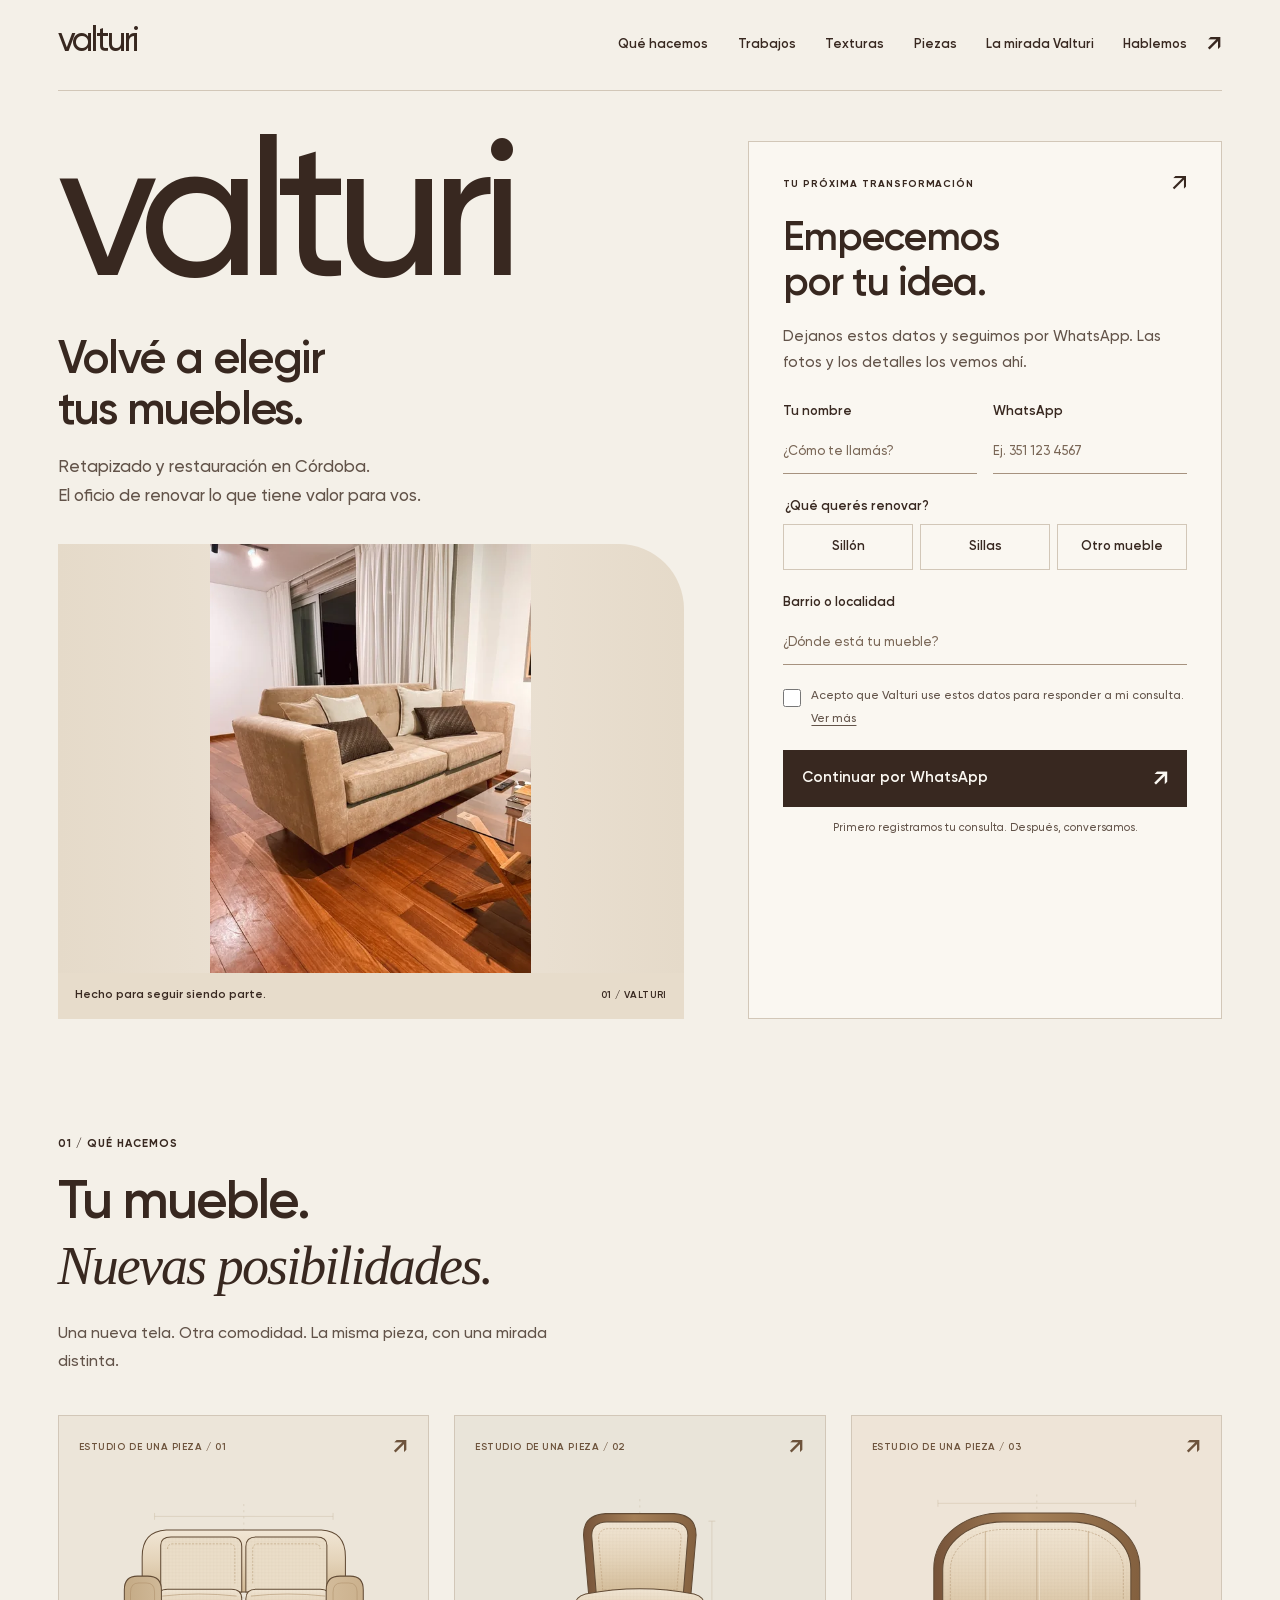
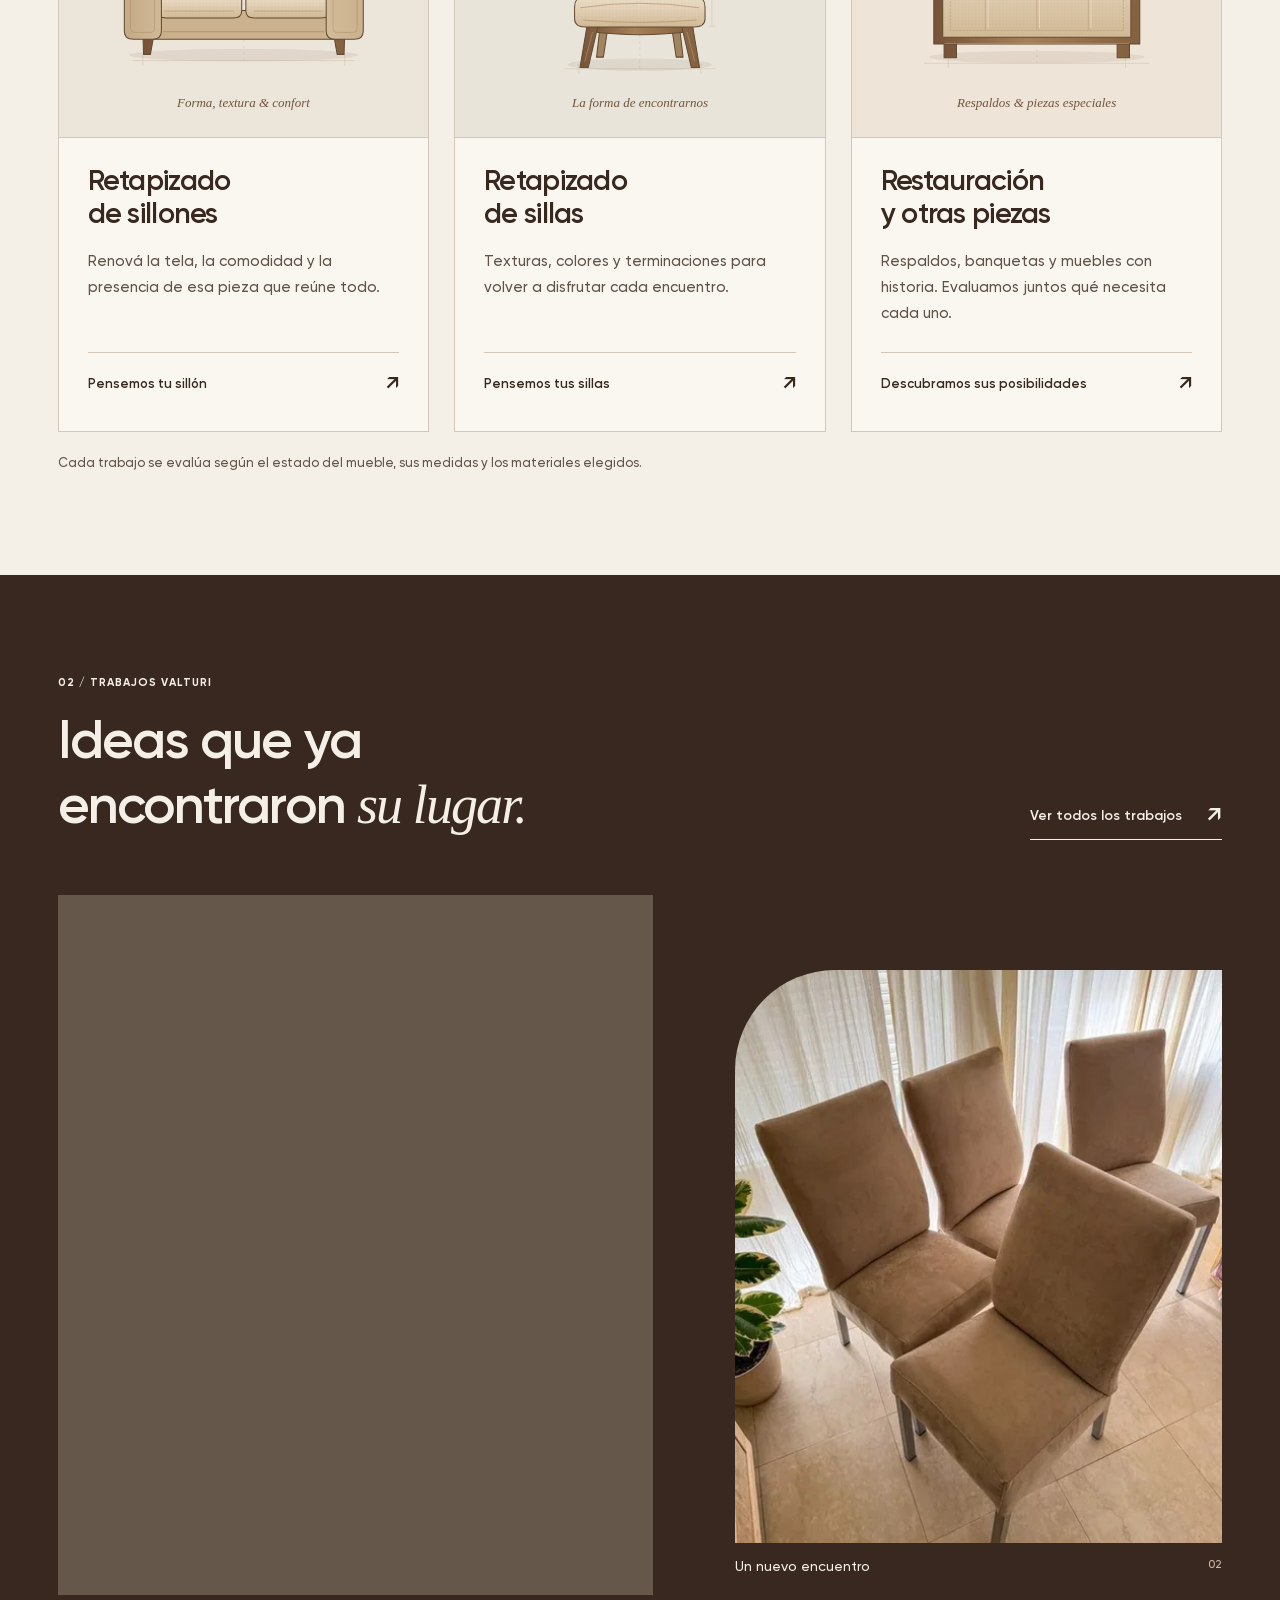
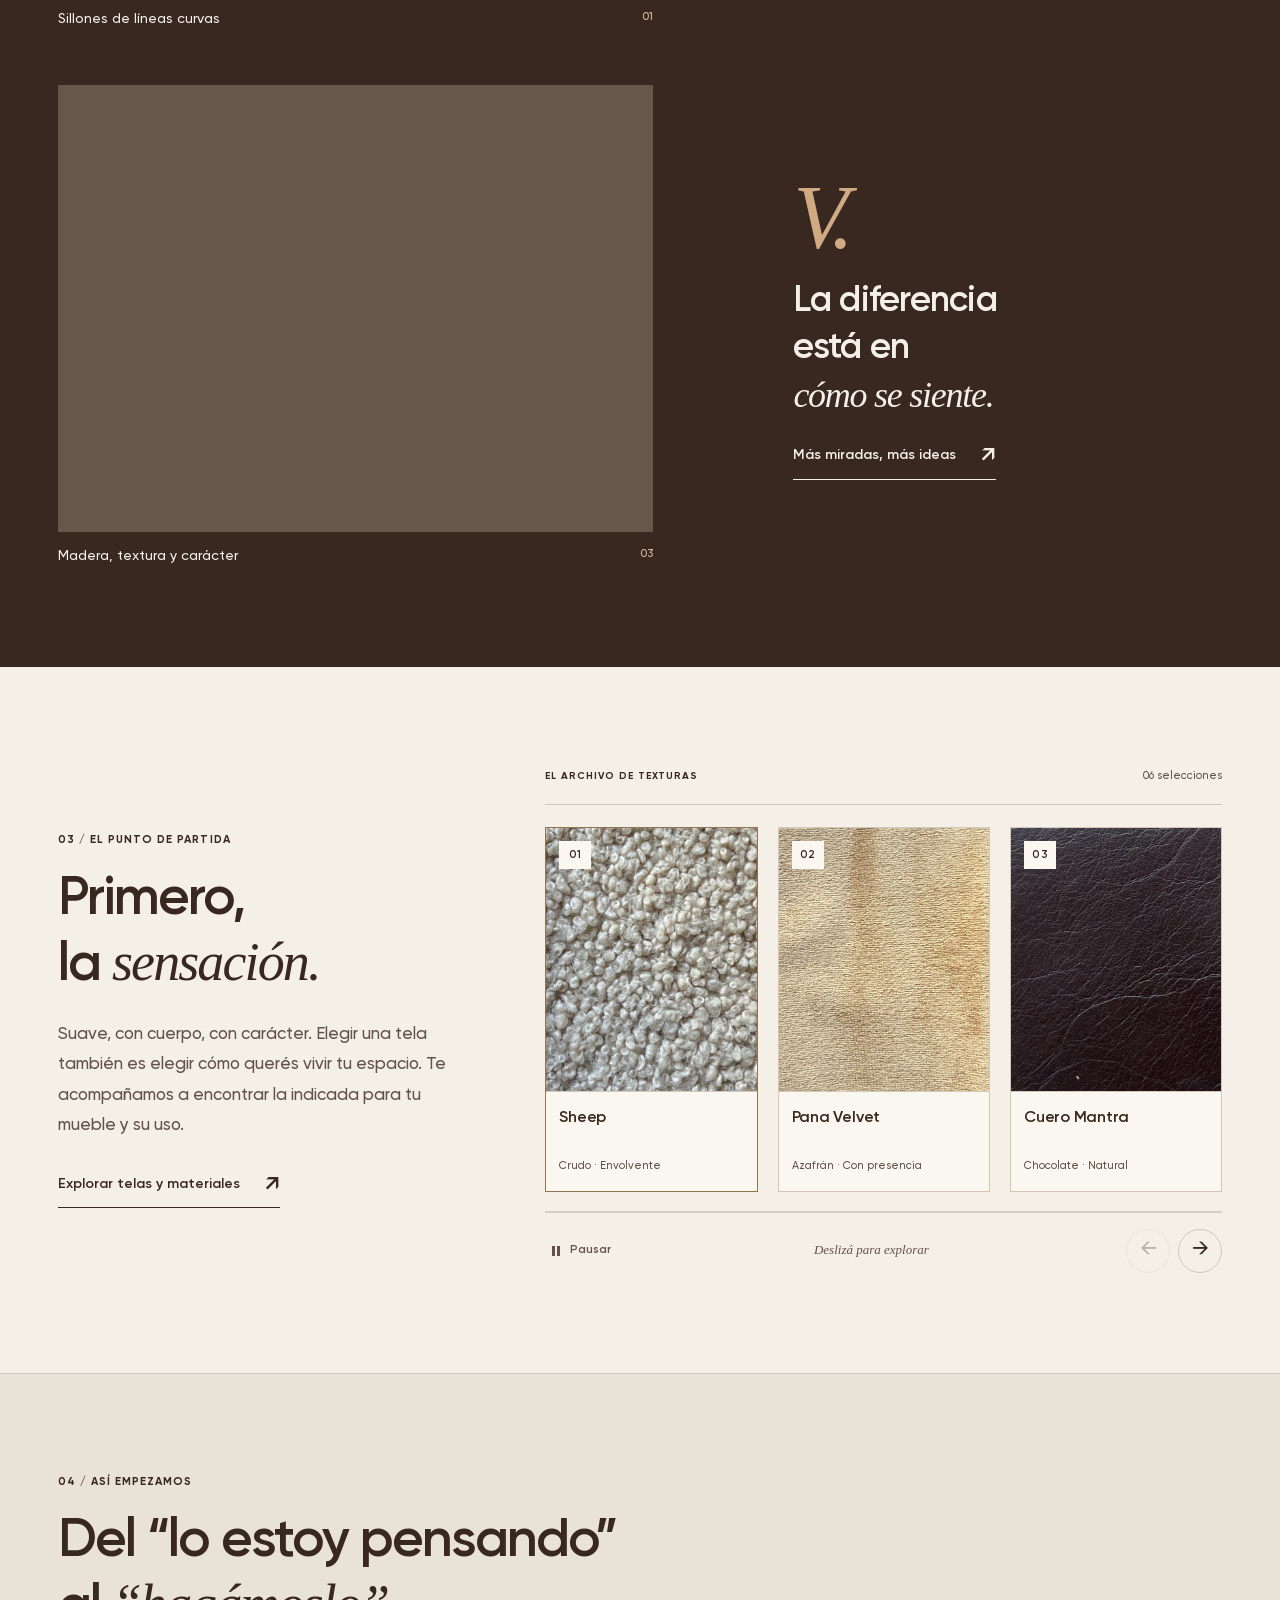
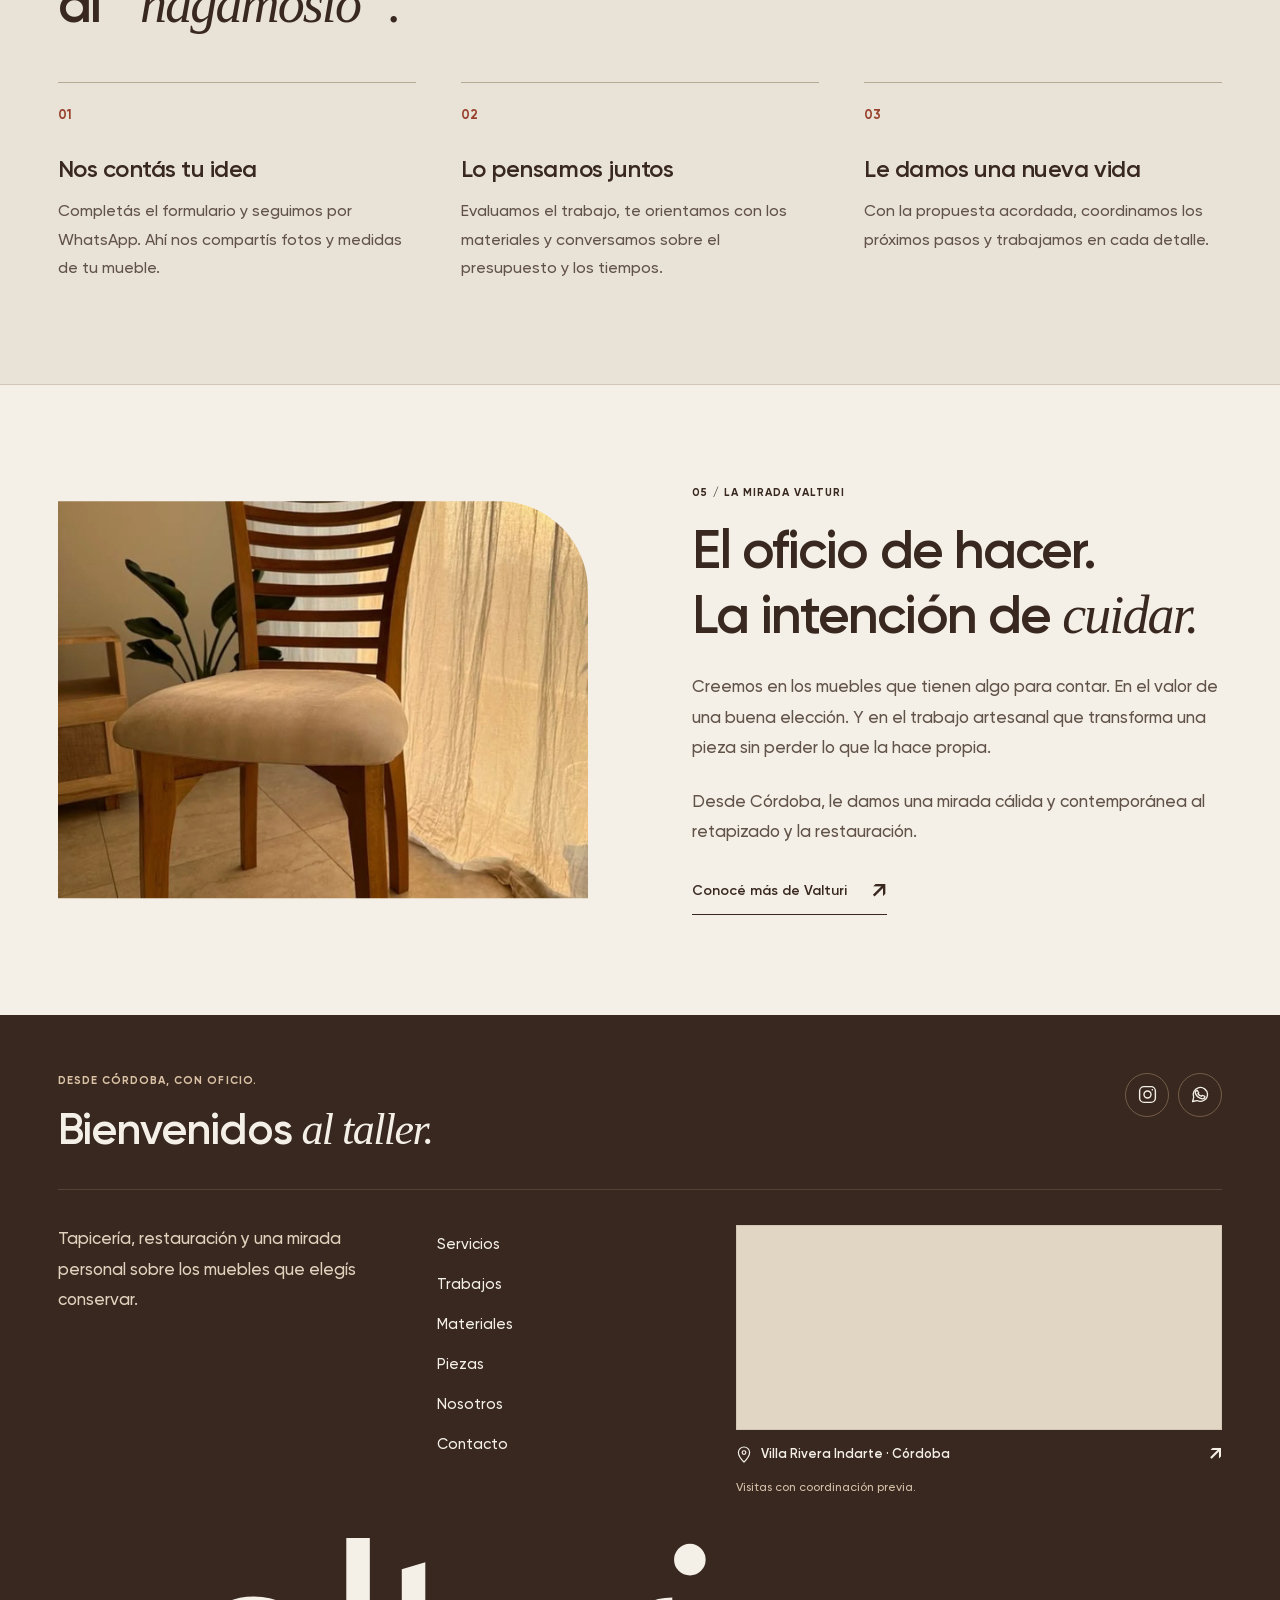
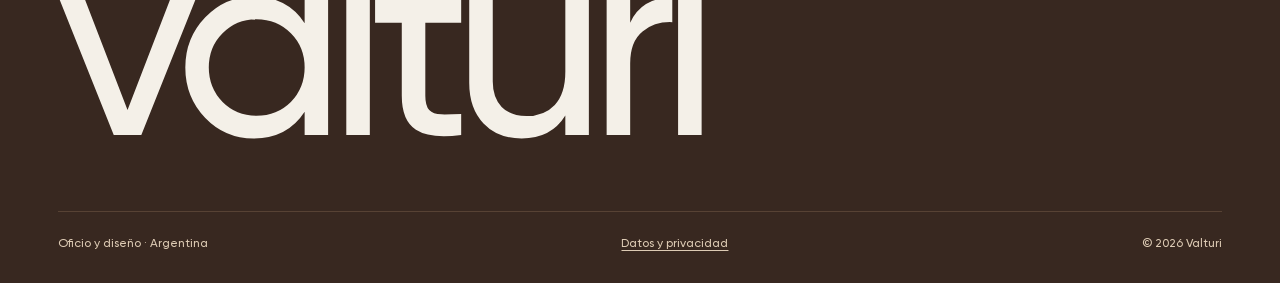
==== commit 6755df3b: "Add files via upload" ====
--- a/index.html
+++ b/index.html
@@ -21,82 +21,68 @@
   <link rel="icon" href="assets/favicon.svg" type="image/svg+xml">
   <link rel="preload" href="assets/fonts/Gilroy-Semibold.woff2" as="font" type="font/woff2" crossorigin>
   <link rel="preload" href="assets/fonts/Gilroy-Medium.woff2" as="font" type="font/woff2" crossorigin>
-  <link rel="stylesheet" href="home2.css?v=20261019-2">
+  <link rel="stylesheet" href="home2.css?v=20261019-3">
   <script src="analytics.js" defer></script>
   <script src="home2.js?v=20261019-2" defer></script>
-  <script src="home-ui.js?v=20261019-2" defer></script>
+  <script src="home-ui.js?v=20261019-3" defer></script>
   <script type="application/ld+json">{"@context":"https://schema.org","@graph":[{"@type":"LocalBusiness","@id":"https://web-valturi-1-55.vercel.app/#business","name":"Valturi Tapizados","url":"https://web-valturi-1-55.vercel.app/","telephone":"+543515930925","address":{"@type":"PostalAddress","addressLocality":"Córdoba","addressRegion":"Córdoba","addressCountry":"AR"},"areaServed":{"@type":"City","name":"Córdoba"},"sameAs":["https://instagram.com/valturi.tapizados"]},{"@type":"WebSite","@id":"https://web-valturi-1-55.vercel.app/#website","url":"https://web-valturi-1-55.vercel.app/","name":"Valturi Tapizados","inLanguage":"es-AR"},{"@type":"WebPage","url":"https://web-valturi-1-55.vercel.app/","name":"Tapicería y retapizado en Córdoba | Valturi Tapizados","inLanguage":"es-AR"}]}</script>
 </head>
 <body data-home-variant="home">
 <svg xmlns="http://www.w3.org/2000/svg" class="svg-library" aria-hidden="true" focusable="false" width="0" height="0">
   <defs>
-    <pattern id="weave" width="6" height="6" patternUnits="userSpaceOnUse"><path d="M0 1h6M1 0v6" stroke="#8d725c" stroke-width=".35" opacity=".26"/></pattern>
-    <pattern id="hatch" width="5" height="5" patternUnits="userSpaceOnUse" patternTransform="rotate(28)"><path d="M0 0v5" stroke="#795b48" stroke-width=".55" opacity=".3"/></pattern>
+    <linearGradient id="v3-cloth" x1="0" y1="0" x2="0" y2="1"><stop stop-color="#f1e6d5"/><stop offset=".5" stop-color="#e4d3b9"/><stop offset="1" stop-color="#d1b995"/></linearGradient>
+    <linearGradient id="v3-side" x1="0" y1="0" x2="1" y2="0"><stop stop-color="#c4aa85"/><stop offset=".45" stop-color="#e7d6bd"/><stop offset="1" stop-color="#cbb18d"/></linearGradient>
+    <linearGradient id="v3-wood" x1="0" y1="0" x2="1" y2="0"><stop stop-color="#765339"/><stop offset=".45" stop-color="#a58058"/><stop offset="1" stop-color="#83603f"/></linearGradient>
+    <pattern id="v3-weave" width="5" height="5" patternUnits="userSpaceOnUse"><path d="M0 1h5M1 0v5" stroke="#826548" stroke-width=".35" opacity=".14"/></pattern>
   </defs>
   <symbol id="sillon" viewBox="0 0 480 320">
-    <g fill="none" stroke="#ae9278" stroke-width=".8" opacity=".55"><path d="M51 255 293 300 440 218M63 238v38m368-75v35M97 63 396 119M106 53v20m279 34v20"/><path d="m59 254 9-2-3 8m369-45 5 7-9 1M133 76 367 119" stroke-dasharray="3 5"/></g>
-    <ellipse cx="256" cy="248" rx="163" ry="18" fill="#4b3225" opacity=".055"/>
-    <g stroke="#4e382b" stroke-width="1.65" stroke-linejoin="round" stroke-linecap="round">
-      <path d="m98 225 12 3-4 36-7-2Zm204 35 12-4-4 30-7 3Zm98-63 9-4-5 31-6 4Z" fill="#8a5e3d"/>
-      <path d="m100 212 208 37 100-60v15l-100 61-208-39Z" fill="#a99278"/>
-      <path d="M136 144v-44q0-21 20-17l218 40q16 3 16 23v43L168 154Z" fill="#d6c6ae"/>
-      <path d="m149 100 213 39q11 2 11 15v24l-209-38q-15-3-15-18Z" fill="#e6dac7"/>
-      <path d="m149 100 213 39q11 2 11 15v24l-209-38q-15-3-15-18Z" fill="url(#weave)" stroke="none"/>
-      <path d="m262 122-1 34m-104-45 196 36m-195-9 203 38" fill="none" stroke="#9e8267" stroke-width=".9" stroke-dasharray="2 4"/>
-      <path d="m113 191 58-41 211 39-71 44Z" fill="#eaddc7"/>
-      <path d="m113 191 58-41 211 39-71 44Z" fill="url(#weave)" stroke="none"/>
-      <path d="m113 191 198 35 71-44v17l-71 46-198-36Z" fill="#cbb797"/>
-      <path d="m115 191 92 16 65-40-92-17q-8-2-16 4l-45 29q-6 3-4 8Z" fill="#e6d7be"/>
-      <path d="m211 209 95 17q5 1 10-2l59-36-101-19Z" fill="#e6d7be"/>
-      <path d="m125 191 78 14 57-35m-38 39 82 14 59-35" fill="none" stroke="#a88c6e" stroke-width=".9" stroke-dasharray="2 4"/>
-      <path d="M86 180q0-16 15-13l25 5q11 2 11 17v38l-51-9Z" fill="#c3aa87"/>
-      <path d="m86 180 51 10 44-29v-12q0-11-11-13l-19-3q-10-2-18 4l-39 27q-8 5-8 16Z" fill="#e2d3bc"/>
-      <path d="m137 190 44-29v30l-44 36Z" fill="#bfa584"/>
-      <path d="M310 219q0-17 13-24l63-40q13-8 25 0l12 7q8 6 0 14l-63 40q-10 6-10 20v12l-40 17Z" fill="#ccb390"/>
-      <path d="m311 219 39 10q0-11 12-18l60-38q8-6-1-12l-11-6q-10-5-22 3l-64 40q-14 8-13 21Z" fill="#e6d5bb"/>
-      <path d="m99 180 27 6 41-28m156 55 24 6 59-37" fill="none" stroke="#9a7a59" stroke-width=".9" stroke-dasharray="2 4"/>
-      <path d="m108 230 191 34" fill="none" stroke="#806348" stroke-width=".8"/>
+    <g fill="none" stroke="#baa78b" stroke-width=".7" opacity=".65"><path d="M78 279h324M93 271v15m294-15v15M110 69h260m-260-5v10m260-10v10"/><path d="M240 51v230" stroke-dasharray="3 6"/></g>
+    <ellipse cx="240" cy="271" rx="167" ry="9" fill="#60442d" opacity=".09"/>
+    <g stroke="#624b35" stroke-width="1.5" stroke-linejoin="round" stroke-linecap="round">
+      <path d="M93 236h17l-6 34H94Zm277 0h17l-1 34h-10Z" fill="url(#v3-wood)"/>
+      <path d="M92 179v-51q0-37 35-39h226q35 2 35 39v51Z" fill="url(#v3-cloth)"/>
+      <path d="M119 111q0-12 15-12h88q15 0 15 14v66H119Zm124 2q0-14 15-14h88q15 0 15 12v68H243Z" fill="#eaddc8"/>
+      <path d="M119 111q0-12 15-12h88q15 0 15 14v66H119Zm124 2q0-14 15-14h88q15 0 15 12v68H243Z" fill="url(#v3-weave)" stroke="none"/>
+      <path d="M129 116q0-7 8-7h82q8 0 8 8v49m26 0v-49q0-8 8-8h82q8 0 8 7" fill="none" stroke="#b79b76" stroke-width=".85" stroke-dasharray="2 3"/>
+      <path d="M90 206h300v31q0 11-13 11H103q-13 0-13-11Z" fill="#cbb18d"/>
+      <path d="M114 189q0-14 15-14h93q15 0 15 14v17q0 11-12 11h-98q-13 0-13-11Zm129 0q0-14 15-14h93q15 0 15 14v17q0 11-13 11h-98q-12 0-12-11Z" fill="url(#v3-cloth)"/>
+      <path d="M114 189q0-14 15-14h93q15 0 15 14v17q0 11-12 11h-98q-13 0-13-11Zm129 0q0-14 15-14h93q15 0 15 14v17q0 11-13 11h-98q-12 0-12-11Z" fill="url(#v3-weave)" stroke="none"/>
+      <path d="M125 207h100m30 0h100M122 185q51-6 107 0m22 0q53-6 107 0" fill="none" stroke="#b19470" stroke-width=".9"/>
+      <path d="M66 176q0-20 19-20h15q20 0 20 20v60q0 12-13 12H79q-13 0-13-12Zm294 0q0-20 20-20h15q19 0 19 20v60q0 12-13 12h-28q-13 0-13-12Z" fill="url(#v3-side)"/>
+      <path d="M75 179q0-13 12-13h11q12 0 12 13v54q0 5-5 5H80q-5 0-5-5Zm295 0q0-13 12-13h11q12 0 12 13v54q0 5-5 5h-25q-5 0-5-5Z" fill="none" stroke="#ab8c66" stroke-width=".75"/>
+      <path d="M123 237h234" stroke="#9e815d" stroke-width=".8"/>
     </g>
-    <g fill="#8c6b50" font-family="Georgia,serif" font-size="10" font-style="italic"><text x="64" y="48">volumen &amp; confort</text><text x="343" y="290">el detalle importa.</text></g>
-    <path d="M81 58h38M378 269l16-20" stroke="#ad8567" stroke-width=".8" fill="none"/>
   </symbol>
   <symbol id="sillas" viewBox="0 0 480 320">
-    <g stroke="#ae9278" stroke-width=".8" fill="none" opacity=".55"><path d="M143 272h205M154 260v25m183-25v25M360 74v177m-10-166h20m-20 155h20"/><path d="M177 50v231M306 63v213M130 225h233" stroke-dasharray="3 6"/></g>
-    <ellipse cx="246" cy="269" rx="99" ry="14" fill="#4b3225" opacity=".055"/>
-    <g stroke="#4e382b" stroke-width="1.65" stroke-linejoin="round" stroke-linecap="round">
-      <path d="m186 209-8 65 8 3 18-63m103-7 13 59 8-2-7-64m-157-4-7 62 8 3 14-62" fill="#9c7350"/>
-      <path d="m191 157-3-91q0-13 15-15l95 9q16 3 16 18l-5 83-19 16Z" fill="#c6ae8a"/>
-      <path d="m198 66 94 9q8 0 8 11l-4 67q-1 11-12 12l-74-8q-12-2-12-12Z" fill="#e5d5ba"/>
-      <path d="m198 66 94 9q8 0 8 11l-4 67q-1 11-12 12l-74-8q-12-2-12-12Z" fill="url(#weave)" stroke="none"/>
-      <path d="m205 76 85 7-3 70-78-7Z" fill="none" stroke="#a98b67" stroke-width=".8" stroke-dasharray="2 4"/>
-      <path d="m172 176 34-18 100 10 28 33-38 23-124-17Z" fill="#b9a17d"/>
-      <path d="m164 174 38-23q5-3 12-2l94 11q10 1 16 10l13 24q5 8-6 13l-29 16q-5 3-14 2l-115-16q-10-1-11-12Z" fill="#e3d0af"/>
-      <path d="m164 174 38-23q5-3 12-2l94 11q10 1 16 10l13 24q5 8-6 13l-29 16q-5 3-14 2l-115-16q-10-1-11-12Z" fill="url(#weave)" stroke="none"/>
-      <path d="m175 177 32-19 102 12 17 27-33 18-118-17Z" fill="none" stroke="#ac8d65" stroke-width=".85" stroke-dasharray="2 4"/>
-      <path d="m165 185 128 19 42-21m-42 21v18" fill="none" stroke="#bc9b70" stroke-width="1"/>
-      <path d="m194 162 1-77m112 77 3-80M189 226l-5 41m130-45 9 34" fill="none" stroke="#785236" stroke-width=".8"/>
+    <g fill="none" stroke="#baa78b" stroke-width=".7" opacity=".65"><path d="M129 291h222M151 284v14m178-14v14M345 76v153m-5-153h10m-10 153h10"/><path d="M240 44v250" stroke-dasharray="3 6"/></g>
+    <ellipse cx="240" cy="285" rx="105" ry="9" fill="#60442d" opacity=".09"/>
+    <g stroke="#624b35" stroke-width="1.5" stroke-linejoin="round" stroke-linecap="round">
+      <path d="M184 214h12l-9 60h-10Zm100 0h12l7 60h-10Z" fill="#a28560"/>
+      <path d="M158 96q0-29 32-31h100q32 2 32 31l-9 104H167Z" fill="url(#v3-wood)"/>
+      <path d="M170 98q-1-20 22-21h96q23 1 22 21l-7 89H177Z" fill="url(#v3-cloth)"/>
+      <path d="M170 98q-1-20 22-21h96q23 1 22 21l-7 89H177Z" fill="url(#v3-weave)" stroke="none"/>
+      <path d="M180 101q0-14 15-14h90q15 0 15 14l-6 75H186Z" fill="none" stroke="#b79b76" stroke-width=".8" stroke-dasharray="2 3"/>
+      <path d="M164 218h152v18q-76 11-152 0Z" fill="url(#v3-wood)"/>
+      <path d="M163 229h16l-14 60h-12Zm138 0h16l10 60h-12Z" fill="url(#v3-wood)"/>
+      <path d="M145 201q0-15 16-19 79-15 158 0 16 4 16 19v17q0 12-16 12H161q-16 0-16-12Z" fill="url(#v3-cloth)"/>
+      <path d="M145 201q0-15 16-19 79-15 158 0 16 4 16 19v17q0 12-16 12H161q-16 0-16-12Z" fill="url(#v3-weave)" stroke="none"/>
+      <path d="M154 202q86-13 172 0m-168 18q82 7 164 0" fill="none" stroke="#ad8e66" stroke-width=".95"/>
+      <path d="m171 238-11 42m149-42 11 42" stroke="#c4a17b" stroke-width=".7"/>
     </g>
-    <g fill="#8c6b50" font-family="Georgia,serif" font-size="10" font-style="italic"><text x="65" y="78">líneas que acompañan</text><text x="309" y="297">la forma de encontrarnos.</text></g>
-    <path d="m98 86 62 20 28 4M292 276l20 7" stroke="#ad8567" stroke-width=".8" fill="none"/>
   </symbol>
   <symbol id="otras-piezas" viewBox="0 0 480 320">
-    <g stroke="#ae9278" stroke-width=".8" fill="none" opacity=".55"><path d="M69 246 297 279 425 222M72 234v25m347-49v24M102 58l282 41"/><path d="m104 52-1 14m270 23-1 14M126 50v207m249-176v153" stroke-dasharray="3 6"/></g>
-    <ellipse cx="246" cy="253" rx="164" ry="16" fill="#4b3225" opacity=".055"/>
-    <g stroke="#4e382b" stroke-width="1.65" stroke-linejoin="round" stroke-linecap="round">
-      <path d="m100 215-1 40 8 2 8-39m179 28 2 34 8-3 6-36m85-43 3 28 7-4 4-33" fill="#9c7350"/>
-      <path d="M106 177v-58q0-41 42-35l212 31q36 5 36 37v44L309 244Z" fill="#d3bda0"/>
-      <path d="M120 163v-42q0-28 29-23l207 31q27 3 27 27v30l-77 44Z" fill="#e8dbc7"/>
-      <path d="M120 163v-42q0-28 29-23l207 31q27 3 27 27v30l-77 44Z" fill="url(#weave)" stroke="none"/>
-      <path d="m157 108-1 63m38-57-1 64m38-58-1 66m38-60-1 66m38-60-1 67m38-60-1 60" fill="none" stroke="#b69a77" stroke-width=".9"/>
-      <path d="m108 177 83-30 202 41-82 44-203-38Z" fill="#b8a082"/>
-      <path d="m91 175 78-34q9-4 22-2l208 40q16 3 15 13v14l-99 48-223-37Z" fill="#d5bd9b"/>
-      <path d="m91 175 78-34q9-4 22-2l208 40q16 3 15 13l-99 48-216-34q-11-2-8-14Z" fill="#e9d8bb"/>
-      <path d="m100 182 73-32q8-3 18-1l206 39-84 42-209-33Z" fill="none" stroke="#b1936e" stroke-width=".9" stroke-dasharray="2 4"/>
-      <path d="m314 240 1 14m-215-42 211 36m-180-45 63-29m-2 40 63-29m-2 40 63-29" fill="none" stroke="#a98b68" stroke-width=".8"/>
-      <path d="m107 219 195 32 100-47" fill="none" stroke="#735137" stroke-width="1"/>
+    <g fill="none" stroke="#baa78b" stroke-width=".7" opacity=".65"><path d="M76 283h328M111 275v15m258-15v15M96 50h288m-288-5v10m288-10v10"/><path d="M240 37v249" stroke-dasharray="3 6"/></g>
+    <ellipse cx="240" cy="274" rx="157" ry="9" fill="#60442d" opacity=".09"/>
+    <g stroke="#624b35" stroke-width="1.5" stroke-linejoin="round" stroke-linecap="round">
+      <path d="M105 243h18v32h-18Zm252 0h18v32h-18Z" fill="url(#v3-wood)"/>
+      <path d="M90 255V145c0-48 46-81 100-81h100c54 0 100 33 100 81v110Z" fill="url(#v3-wood)"/>
+      <path d="M103 245V146c0-40 40-69 88-69h98c48 0 88 29 88 69v99Z" fill="url(#v3-cloth)"/>
+      <path d="M103 245V146c0-40 40-69 88-69h98c48 0 88 29 88 69v99Z" fill="url(#v3-weave)" stroke="none"/>
+      <path d="M114 235v-88c0-34 35-59 78-59h96c43 0 78 25 78 59v88Z" fill="none" stroke="#b19470" stroke-width=".8" stroke-dasharray="2 3"/>
+      <path d="M165 91v144m75-147v147m75-144v144" fill="none" stroke="#bea280" stroke-width="1"/>
+      <path d="M169 94v137m75-139v139m75-137v137" fill="none" stroke="#f3e8d8" stroke-width="1.15" opacity=".7"/>
+      <path d="M106 254h268" fill="none" stroke="#cba77d" stroke-width=".8"/>
     </g>
-    <g fill="#8c6b50" font-family="Georgia,serif" font-size="10" font-style="italic"><text x="57" y="49">cada pieza, una posibilidad</text><text x="327" y="298">oficio para transformar.</text></g>
-    <path d="M85 59h50m244 212 13-16" stroke="#ad8567" stroke-width=".8" fill="none"/>
   </symbol>
 </svg>
 
@@ -153,18 +139,12 @@
       </figure>
     </section>
 
-    <div class="signature-band wrap" aria-label="Materia, oficio y una mirada personal">
-      <div class="signature-piece"><span class="signature-index">V / 01</span><span class="signature-title">Materia<span class="signature-subtitle">que invita a sentir.</span></span><span class="woven-mark" aria-hidden="true"></span></div>
-      <div class="signature-piece"><span class="signature-index">V / 02</span><span class="signature-title">Oficio<span class="signature-subtitle">que se ve de cerca.</span></span><span class="woven-mark weave-cross" aria-hidden="true"></span></div>
-      <div class="signature-piece"><span class="signature-index">V / 03</span><span class="signature-title">Mirada<span class="signature-subtitle">que hace algo propio.</span></span><span class="woven-mark weave-diagonal" aria-hidden="true"></span></div>
-    </div>
-
     <section class="services section wrap" id="servicios" aria-labelledby="services-title">
       <div class="section-heading"><p class="eyebrow">01 / Qué hacemos</p><h2 id="services-title">Tu mueble.<br><span class="serif-word">Nuevas posibilidades.</span></h2><p class="section-description">Una nueva tela. Otra comodidad. La misma pieza, con una mirada distinta.</p></div>
       <div class="service-grid">
         <a class="service-card" href="#consulta" data-furniture="sillon"><div class="service-drawing"><span class="service-top"><span>Estudio de una pieza / 01</span><span aria-hidden="true">↗</span></span><svg class="service-sketch" viewBox="0 0 480 320" aria-hidden="true"><use href="#sillon"></use></svg><span class="sketch-caption">Forma, textura &amp; confort</span></div><div class="service-copy"><h3>Retapizado <br>de sillones</h3><p>Renová la tela, la comodidad y la presencia de esa pieza que reúne todo.</p><span class="service-link">Pensemos tu sillón <span aria-hidden="true">↗</span></span></div></a>
         <a class="service-card" href="#consulta" data-furniture="sillas"><div class="service-drawing"><span class="service-top"><span>Estudio de una pieza / 02</span><span aria-hidden="true">↗</span></span><svg class="service-sketch" viewBox="0 0 480 320" aria-hidden="true"><use href="#sillas"></use></svg><span class="sketch-caption">La forma de encontrarnos</span></div><div class="service-copy"><h3>Retapizado <br>de sillas</h3><p>Texturas, colores y terminaciones para volver a disfrutar cada encuentro.</p><span class="service-link">Pensemos tus sillas <span aria-hidden="true">↗</span></span></div></a>
-        <a class="service-card" href="#consulta" data-furniture="otro"><div class="service-drawing"><span class="service-top"><span>Estudio de una pieza / 03</span><span aria-hidden="true">↗</span></span><svg class="service-sketch" viewBox="0 0 480 320" aria-hidden="true"><use href="#otras-piezas"></use></svg><span class="sketch-caption">Una historia para continuar</span></div><div class="service-copy"><h3>Restauración <br>y otras piezas</h3><p>Respaldos, banquetas y muebles con historia. Evaluamos juntos qué necesita cada uno.</p><span class="service-link">Descubramos sus posibilidades <span aria-hidden="true">↗</span></span></div></a>
+        <a class="service-card" href="#consulta" data-furniture="otro"><div class="service-drawing"><span class="service-top"><span>Estudio de una pieza / 03</span><span aria-hidden="true">↗</span></span><svg class="service-sketch" viewBox="0 0 480 320" aria-hidden="true"><use href="#otras-piezas"></use></svg><span class="sketch-caption">Respaldos &amp; piezas especiales</span></div><div class="service-copy"><h3>Restauración <br>y otras piezas</h3><p>Respaldos, banquetas y muebles con historia. Evaluamos juntos qué necesita cada uno.</p><span class="service-link">Descubramos sus posibilidades <span aria-hidden="true">↗</span></span></div></a>
       </div>
       <p class="section-footnote">Cada trabajo se evalúa según el estado del mueble, sus medidas y los materiales elegidos.</p>
     </section>
@@ -186,14 +166,15 @@
       <div class="material-carousel" id="material-carousel" role="region" aria-roledescription="carrusel" aria-label="Muestrario de telas y materiales">
         <div class="sample-heading"><span class="eyebrow">El archivo de texturas</span><span class="sample-count">06 selecciones</span></div>
         <div class="swatch-track" id="swatch-track" tabindex="0" aria-label="Deslizá para explorar los materiales. También podés usar las flechas del teclado.">
-          <a class="swatch-card is-current" href="materiales/sheep.html" data-material="sheep"><div class="sample-fabric"><img src="assets/materials/sheep/crudo-main.webp" alt="Textura de la colección Sheep en color crudo" width="300" height="380" loading="lazy" decoding="async"><span class="sample-hole" aria-hidden="true"></span></div><span class="sample-label"><span class="sample-number">V / 01</span><span class="swatch-name">Sheep</span><span class="swatch-note">Crudo · Envolvente</span></span></a>
-          <a class="swatch-card" href="materiales/pana-velvet.html" data-material="pana-velvet"><div class="sample-fabric"><img src="assets/materials/pana-velvet/azafran-main.webp" alt="Muestra de pana Velvet en color azafrán" width="300" height="380" loading="lazy" decoding="async"><span class="sample-hole" aria-hidden="true"></span></div><span class="sample-label"><span class="sample-number">V / 02</span><span class="swatch-name">Pana Velvet</span><span class="swatch-note">Azafrán · Con presencia</span></span></a>
-          <a class="swatch-card" href="materiales/cuero-vacuno-mantra.html" data-material="cuero-mantra"><div class="sample-fabric"><img src="assets/materials/cuero-vacuno-mantra/chocolate-main.webp" alt="Muestra de cuero vacuno Mantra color chocolate" width="300" height="380" loading="lazy" decoding="async"><span class="sample-hole" aria-hidden="true"></span></div><span class="sample-label"><span class="sample-number">V / 03</span><span class="swatch-name">Cuero Mantra</span><span class="swatch-note">Chocolate · Natural</span></span></a>
-          <a class="swatch-card" href="materiales/lino-dot.html" data-material="lino-dot"><div class="sample-fabric"><img src="assets/materials/lino-dot/blue-main.webp" alt="Muestra de lino Dot en color azul" width="300" height="380" loading="lazy" decoding="async"><span class="sample-hole" aria-hidden="true"></span></div><span class="sample-label"><span class="sample-number">V / 04</span><span class="swatch-name">Lino Dot</span><span class="swatch-note">Blue · Trama y calma</span></span></a>
-          <a class="swatch-card" href="materiales/pana-velvet.html" data-material="pana-velvet-oxido"><div class="sample-fabric"><img src="assets/materials/pana-velvet/oxido-main.webp" alt="Muestra de pana Velvet en color óxido" width="300" height="380" loading="lazy" decoding="async"><span class="sample-hole" aria-hidden="true"></span></div><span class="sample-label"><span class="sample-number">V / 05</span><span class="swatch-name">Pana Velvet</span><span class="swatch-note">Óxido · Calidez</span></span></a>
-          <a class="swatch-card" href="materiales/cuerina-marbella.html" data-material="cuerina-marbella"><div class="sample-fabric"><img src="assets/materials/cuerina-marbella/arena-main.webp" alt="Muestra de cuerina Marbella color arena" width="300" height="380" loading="lazy" decoding="async"><span class="sample-hole" aria-hidden="true"></span></div><span class="sample-label"><span class="sample-number">V / 06</span><span class="swatch-name">Cuerina Marbella</span><span class="swatch-note">Arena · Sutileza</span></span></a>
+          <a class="swatch-card is-current" href="materiales/sheep.html" data-material="sheep"><div class="sample-fabric"><img src="assets/materials/sheep/crudo-main.webp" alt="Textura de la colección Sheep en color crudo" width="300" height="380" loading="lazy" decoding="async"><span class="sample-tag" aria-hidden="true">01</span></div><span class="sample-label"><span class="swatch-name">Sheep</span><span class="swatch-note">Crudo · Envolvente</span></span></a>
+          <a class="swatch-card" href="materiales/pana-velvet.html" data-material="pana-velvet"><div class="sample-fabric"><img src="assets/materials/pana-velvet/azafran-main.webp" alt="Muestra de pana Velvet en color azafrán" width="300" height="380" loading="lazy" decoding="async"><span class="sample-tag" aria-hidden="true">02</span></div><span class="sample-label"><span class="swatch-name">Pana Velvet</span><span class="swatch-note">Azafrán · Con presencia</span></span></a>
+          <a class="swatch-card" href="materiales/cuero-vacuno-mantra.html" data-material="cuero-mantra"><div class="sample-fabric"><img src="assets/materials/cuero-vacuno-mantra/chocolate-main.webp" alt="Muestra de cuero vacuno Mantra color chocolate" width="300" height="380" loading="lazy" decoding="async"><span class="sample-tag" aria-hidden="true">03</span></div><span class="sample-label"><span class="swatch-name">Cuero Mantra</span><span class="swatch-note">Chocolate · Natural</span></span></a>
+          <a class="swatch-card" href="materiales/lino-dot.html" data-material="lino-dot"><div class="sample-fabric"><img src="assets/materials/lino-dot/blue-main.webp" alt="Muestra de lino Dot en color azul" width="300" height="380" loading="lazy" decoding="async"><span class="sample-tag" aria-hidden="true">04</span></div><span class="sample-label"><span class="swatch-name">Lino Dot</span><span class="swatch-note">Blue · Trama y calma</span></span></a>
+          <a class="swatch-card" href="materiales/pana-velvet.html" data-material="pana-velvet-oxido"><div class="sample-fabric"><img src="assets/materials/pana-velvet/oxido-main.webp" alt="Muestra de pana Velvet en color óxido" width="300" height="380" loading="lazy" decoding="async"><span class="sample-tag" aria-hidden="true">05</span></div><span class="sample-label"><span class="swatch-name">Pana Velvet</span><span class="swatch-note">Óxido · Calidez</span></span></a>
+          <a class="swatch-card" href="materiales/cuerina-marbella.html" data-material="cuerina-marbella"><div class="sample-fabric"><img src="assets/materials/cuerina-marbella/arena-main.webp" alt="Muestra de cuerina Marbella color arena" width="300" height="380" loading="lazy" decoding="async"><span class="sample-tag" aria-hidden="true">06</span></div><span class="sample-label"><span class="swatch-name">Cuerina Marbella</span><span class="swatch-note">Arena · Sutileza</span></span></a>
         </div>
-        <div class="sample-controls" data-carousel-controls hidden><button class="carousel-play" type="button" id="sample-play" aria-label="Pausar movimiento de materiales" aria-pressed="true"><svg width="12" height="12" viewBox="0 0 12 12" fill="currentColor" aria-hidden="true"><path class="pause-shape" d="M2 1h3v10H2zm5 0h3v10H7z"/><path class="play-shape" d="m3 1 8 5-8 5z"/></svg><span data-play-label>Pausar</span></button><span class="sample-instruction">Deslizá. Elegí. Imaginá.</span><div class="sample-arrows"><button type="button" id="sample-prev" aria-label="Ver materiales anteriores" aria-controls="swatch-track">←</button><button type="button" id="sample-next" aria-label="Ver más materiales" aria-controls="swatch-track">→</button></div></div>
+        <div class="sample-progress" aria-hidden="true"><span data-carousel-progress></span></div>
+        <div class="sample-controls" data-carousel-controls hidden><button class="carousel-play" type="button" id="sample-play" aria-label="Pausar movimiento de materiales" aria-pressed="true"><svg width="12" height="12" viewBox="0 0 12 12" fill="currentColor" aria-hidden="true"><path class="pause-shape" d="M2 1h3v10H2zm5 0h3v10H7z"/><path class="play-shape" d="m3 1 8 5-8 5z"/></svg><span data-play-label>Pausar</span></button><span class="sample-instruction">Deslizá para explorar</span><div class="sample-arrows"><button type="button" id="sample-prev" aria-label="Ver materiales anteriores" aria-controls="swatch-track">←</button><button type="button" id="sample-next" aria-label="Ver más materiales" aria-controls="swatch-track">→</button></div></div>
         <p id="sample-announcement" class="sr-only" aria-live="polite" aria-atomic="true"></p>
       </div>
     </section>
--- a/home2.css
+++ b/home2.css
@@ -35,19 +35,12 @@
 .consent{display:flex;align-items:flex-start;gap:10px;font-size:12px;line-height:1.65;margin:0 0 18px;color:var(--muted)}.consent input{accent-color:var(--ink);width:18px;height:18px;flex-shrink:0;margin:2px 0 0}.consent label{cursor:pointer}.privacy-trigger{border:0;border-radius:0;padding:0;background:transparent;color:inherit;text-decoration:underline;text-underline-offset:3px;font-size:inherit;line-height:inherit;min-height:26px}.submit-button{width:100%;text-align:left}.form-note{margin-top:12px;font-size:11px;text-align:center;color:var(--muted)}
 .bot-field{position:absolute;left:-10000px;width:1px;height:1px;overflow:hidden}.form-status{border-left:2px solid var(--rust);padding:12px;margin-top:18px;color:var(--ink);font-size:14px;background:var(--paper)}.form-status.is-success{border-color:#526846}.recovery-link{display:block;min-height:46px;padding-top:12px;text-decoration:underline;text-underline-offset:4px;font-size:14px;font-weight:600}
 .hero-photo{grid-area:photo;position:relative;overflow:hidden;aspect-ratio:1.5;background:#e3d7c6;border-top-right-radius:65px}.hero-photo>img{width:100%;height:100%;object-fit:cover;object-position:50% 50%}.hero-photo figcaption{position:absolute;bottom:0;left:0;right:0;display:flex;justify-content:space-between;align-items:end;gap:18px;padding:45px 17px 14px;background:linear-gradient(transparent,rgba(38,24,15,.82));color:#fff;font-size:11px;font-weight:600}.hero-photo figcaption span:last-child{font-size:10px;text-transform:uppercase;letter-spacing:.04em;white-space:nowrap}
-.signature-band{display:grid;grid-template-columns:1fr;gap:0;border-block:1px solid var(--line)}.signature-piece{display:grid;grid-template-columns:38px 1fr 64px;align-items:center;gap:15px;padding:22px 3px;position:relative}.signature-piece+.signature-piece{border-top:1px solid var(--line)}.signature-index{font-size:10px;font-weight:600;letter-spacing:.08em;color:var(--rust);writing-mode:vertical-rl;transform:rotate(180deg);justify-self:start}.signature-title{font-size:30px;line-height:1.1;font-weight:600;letter-spacing:-.03em}.signature-subtitle{display:block;font:italic 18px/1.3 var(--serif);color:var(--muted);letter-spacing:-.015em;margin-top:7px}
-.woven-mark{width:58px;height:58px;position:relative;display:block;transform:rotate(-5deg);background:repeating-linear-gradient(0deg,transparent 0 5px,#b58e6e 5px 6px),repeating-linear-gradient(90deg,transparent 0 5px,#8d6d55 5px 6px);border:5px solid var(--paper);outline:1px solid #d3c1aa;box-shadow:4px 5px 0 #e4d8c7}.weave-cross{transform:rotate(7deg);background:repeating-linear-gradient(45deg,transparent 0 5px,#a57754 5px 6px),repeating-linear-gradient(-45deg,transparent 0 5px,#c2a080 5px 6px)}.weave-diagonal{transform:rotate(-7deg);background:repeating-linear-gradient(0deg,transparent 0 4px,#b58e6e 4px 5px),repeating-linear-gradient(60deg,transparent 0 6px,#987355 6px 7px)}
 .section-heading{margin-bottom:30px}.section-heading>.eyebrow,.section-heading>div>.eyebrow{margin-bottom:20px}.section-heading h2,.materials-intro h2,.about-copy h2{font-size:clamp(36px,9.5vw,46px);font-weight:600;letter-spacing:-.035em;line-height:1.16}.section-description{font-size:16px;color:var(--muted);line-height:1.75;max-width:450px;margin-top:20px}
-.service-grid{display:grid;grid-template-columns:minmax(0,1fr);gap:25px}.service-card{border:1px solid var(--line);background:var(--cream);display:flex;flex-direction:column;transition:border-color .25s;min-width:0}.service-card:hover{border-color:#9b7c61}.service-drawing{position:relative;background:#e9dfcf;overflow:hidden;border-bottom:1px solid var(--line);padding:15px 18px 14px;isolation:isolate}.service-card:nth-child(2) .service-drawing{background:#e5dfd1}.service-card:nth-child(3) .service-drawing{background:#ecdfd0}.service-drawing::before{content:'';position:absolute;inset:0;z-index:-1;background:repeating-linear-gradient(0deg,transparent 0 26px,#866d4b0a 26px 27px),repeating-linear-gradient(90deg,transparent 0 26px,#866d4b0a 26px 27px)}
-.service-top{display:flex;align-items:center;justify-content:space-between;gap:12px;font-size:10px;letter-spacing:.07em;text-transform:uppercase;font-weight:600;color:#6d533c}.service-top span:last-child{font-size:23px;line-height:1}.service-sketch{display:block;width:100%;height:auto;aspect-ratio:1.5;margin:5px 0;filter:drop-shadow(0 5px 3px #80654809);transition:transform .4s}.service-card:hover .service-sketch{transform:translateY(-3px)}.sketch-caption{display:block;font:italic 13px/1.5 var(--serif);text-align:center;color:#70553e}
+.service-grid{display:grid;grid-template-columns:minmax(0,1fr);gap:25px}.service-card{border:1px solid var(--line);background:var(--cream);display:flex;flex-direction:column;transition:border-color .25s;min-width:0}.service-card:hover{border-color:#9b7c61}
 .service-copy{padding:25px;display:flex;flex:1;flex-direction:column;align-items:flex-start}.service-copy h3{font-size:27px;line-height:1.13;letter-spacing:-.025em;font-weight:600;margin-bottom:16px}.service-copy h3 br{display:none}.service-copy p{font-size:15px;line-height:1.75;color:var(--muted);margin-bottom:25px}.service-link{font-size:13px;font-weight:600;margin-top:auto;padding-top:15px;border-top:1px solid var(--line);width:100%;display:flex;align-items:center;justify-content:space-between;gap:10px}.service-link span{font-size:21px}.section-footnote{font-size:12px;line-height:1.7;color:var(--muted);margin-top:21px}
 .work-section{background:var(--ink);color:var(--paper)}.work-section :focus-visible,.site-footer :focus-visible{outline-color:#e2bf96}.work-heading .text-link{margin-top:24px}.work-section .text-link:hover{color:#e3b594}.project-grid{display:grid;grid-template-columns:minmax(0,1fr) minmax(0,1fr);gap:35px 18px;align-items:start}.project-image{position:relative;overflow:hidden;background:#66574b}.project-image img{width:100%;height:100%;object-fit:cover}.project-large{grid-column:1/-1}.project-large .project-image{aspect-ratio:4/4.3}.project-small{grid-column:1}.project-small .project-image{aspect-ratio:3/4.3;border-top-left-radius:65px}.project-wide{grid-column:2;grid-row:2;padding-top:50px}.project figcaption{display:flex;justify-content:space-between;gap:12px;font-size:12px;line-height:1.6;margin-top:13px}.project figcaption span:last-child{font-size:10px;color:#d3bca4}
 .rotated-frame{aspect-ratio:4/3;position:relative;overflow:hidden}.rotated-frame .turn-image{position:absolute;width:75%;height:133.3334%;max-width:none;left:50%;top:50%;object-fit:cover;transform:translate(-50%,-50%) rotate(90deg)}.project-note{grid-column:1/-1;display:grid;grid-template-columns:64px 1fr;gap:0 20px;align-items:center;padding-top:8px}.detail-number{font:italic 75px/1 var(--serif);letter-spacing:-.06em;color:#cfaa83;grid-row:1/3;align-self:start}.project-note p{font-size:28px;line-height:1.3;letter-spacing:-.02em;font-weight:600;margin-bottom:10px}.project-note .text-link{justify-self:start;font-size:13px}
-.materials-section{display:grid;grid-template-columns:minmax(0,1fr);gap:38px;overflow:hidden}.materials-intro>.eyebrow,.about-copy>.eyebrow{margin-bottom:20px}.materials-intro h2 br{display:none}.materials-intro .body-copy{margin-block:23px 20px}.material-carousel{min-width:0;position:relative}.sample-heading{display:flex;align-items:center;justify-content:space-between;gap:12px;padding-bottom:13px;border-bottom:1px solid var(--line)}.sample-heading .eyebrow{font-size:10px}.sample-count{font-size:11px;color:var(--muted);white-space:nowrap}
-.swatch-track{position:relative;display:flex;gap:18px;overflow-x:auto;overscroll-behavior-x:contain;scroll-snap-type:x mandatory;scrollbar-width:none;padding:30px 6px 23px;scroll-padding-inline:6px;-webkit-overflow-scrolling:touch}.swatch-track::-webkit-scrollbar{display:none}.swatch-track:focus-visible{outline-offset:-2px}.swatch-card{flex:0 0 62%;max-width:280px;scroll-snap-align:start;scroll-snap-stop:normal;position:relative;min-width:0;transform:rotate(-2deg);transform-origin:50% 12px;transition:transform .5s}.swatch-card:nth-child(3n+2){transform:translateY(10px) rotate(2deg)}.swatch-card:nth-child(3n){transform:translateY(4px) rotate(-1deg)}.swatch-card:is(:hover,:focus-visible),.swatch-card.is-current{transform:translateY(-3px) rotate(0)}
-.sample-fabric{aspect-ratio:3/3.8;position:relative;background:#ddd0bd;filter:drop-shadow(4px 6px 2px #6e4e2b14)}.sample-fabric>img{width:100%;height:100%;object-fit:cover;clip-path:polygon(0 0,100% 0,100% 97%,96% 100%,92% 97%,88% 100%,84% 97%,80% 100%,76% 97%,72% 100%,68% 97%,64% 100%,60% 97%,56% 100%,52% 97%,48% 100%,44% 97%,40% 100%,36% 97%,32% 100%,28% 97%,24% 100%,20% 97%,16% 100%,12% 97%,8% 100%,4% 97%,0 100%)}.sample-fabric::after{content:'';position:absolute;top:5%;left:5%;right:5%;height:12px;border-top:1px dashed #47372765;pointer-events:none}.sample-hole{position:absolute;width:13px;height:13px;left:calc(50% - 6px);top:13px;border-radius:50%;background:var(--paper);border:2px solid #ad977b;box-shadow:0 1px 2px #3c281f55,inset 0 0 0 1px #e7d3ac;z-index:1}
-.sample-label{display:block;background:var(--cream);border:1px solid var(--line);border-top:0;padding:15px 15px 16px;box-shadow:3px 4px 0 #d9cdbb55}.sample-number{display:block;font-size:10px;letter-spacing:.1em;color:var(--rust);margin-bottom:6px}.swatch-name{display:block;font-size:17px;font-weight:600;line-height:1.3}.swatch-note{display:block;font-size:12px;line-height:1.6;color:var(--muted);margin-top:6px}
-.sample-controls{display:flex;align-items:center;justify-content:space-between;gap:10px;padding-top:13px;border-top:1px solid var(--line)}.carousel-play{display:flex;align-items:center;gap:8px;min-height:44px;border:0;background:transparent;color:var(--muted);font-size:12px;font-weight:600;padding:0 5px}.carousel-play .play-shape{display:none}.carousel-play[aria-pressed=false] .pause-shape{display:none}.carousel-play[aria-pressed=false] .play-shape{display:block}.sample-instruction{font:italic 12px/1.3 var(--serif);color:var(--muted)}.sample-arrows{display:flex;gap:8px}.sample-arrows button{width:44px;height:44px;display:grid;place-items:center;border:1px solid var(--line);border-radius:50%;background:transparent;color:var(--ink);font-size:21px;transition:background .2s}.sample-arrows button:hover{background:#e4d8c7}
+.materials-section{display:grid;grid-template-columns:minmax(0,1fr);gap:38px;overflow:hidden}.materials-intro>.eyebrow,.about-copy>.eyebrow{margin-bottom:20px}.materials-intro h2 br{display:none}.materials-intro .body-copy{margin-block:23px 20px}
 .process-section{border-block:1px solid var(--line);background:#e9e2d6}.process-grid{list-style:none;display:grid;grid-template-columns:minmax(0,1fr);padding:0;margin:34px 0 0;gap:29px}.process-grid li{border-top:1px solid #b8a994;padding:23px 0 0 42px;position:relative}.step-number{position:absolute;left:0;top:26px;font-size:12px;font-weight:700;color:var(--rust)}.process-grid h3{font-size:22px;line-height:1.3;font-weight:600;letter-spacing:-.02em;margin-bottom:12px}.process-grid p{font-size:15px;line-height:1.8;color:var(--muted);max-width:550px}
 .about-section{display:grid;grid-template-columns:minmax(0,1fr);gap:33px;align-items:center}.about-photo{border-top-right-radius:80px}.about-copy .body-copy{margin-top:23px}.about-copy .text-link{margin-top:20px}
 .site-footer{background:var(--ink);color:var(--paper);overflow:hidden}.footer-inner{padding-block:45px 22px}.footer-heading{display:flex;align-items:start;justify-content:space-between;gap:20px;padding-bottom:30px;border-bottom:1px solid #b898773d}.footer-heading .eyebrow{color:#dbc2a6;font-size:10px}.footer-heading h2{font-size:30px;line-height:1.2;letter-spacing:-.025em;font-weight:600;margin-top:15px}.footer-heading h2 .serif-word{display:block}
@@ -57,11 +50,11 @@
 .privacy-dialog{width:min(calc(100% - 36px),580px);max-height:85dvh;border:1px solid var(--line);padding:38px 25px 28px;background:var(--cream);color:var(--ink)}.privacy-dialog::backdrop{background:rgba(35,23,17,.65);backdrop-filter:blur(3px)}.privacy-dialog h2{font-size:31px;line-height:1.2;letter-spacing:-.025em;font-weight:600;margin-block:20px}.privacy-dialog p:not(.eyebrow){font-size:15px;line-height:1.8;color:var(--muted);margin-bottom:19px}.dialog-close{position:absolute;right:9px;top:8px;width:44px;height:44px;border:0;background:transparent;color:var(--ink);font-size:28px}.privacy-dialog .text-link{font-size:13px}
 @media(max-width:359px){
  .field-row{grid-template-columns:1fr;gap:0}.hero-wordmark{font-size:30vw}.hero h1{font-size:32px}.inquiry{padding-inline:17px}.furniture-options{gap:5px}.furniture-options span{font-size:11px}
- .section-heading h2,.materials-intro h2,.about-copy h2{font-size:33px}.signature-piece{grid-template-columns:28px 1fr 52px;gap:12px}.signature-title{font-size:28px}.signature-subtitle{font-size:16px}.woven-mark{width:47px;height:47px}.sample-instruction{display:none}.swatch-card{flex-basis:73%}.footer-heading h2{font-size:26px}
+ .section-heading h2,.materials-intro h2,.about-copy h2{font-size:33px}.footer-heading h2{font-size:26px}
 }
 @media(min-width:560px){
- :root{--gutter:28px}.hero-wordmark{font-size:190px}.signature-band{grid-template-columns:repeat(3,minmax(0,1fr))}.signature-piece{grid-template-columns:1fr;gap:14px;padding:24px 16px 26px}.signature-piece+.signature-piece{border-top:0;border-left:1px solid var(--line)}.signature-index{writing-mode:horizontal-tb;transform:none}.signature-title{font-size:27px}.signature-subtitle{font-size:16px}.woven-mark{width:43px;height:43px;margin-top:9px}
- .footer-content{grid-template-columns:1fr 1fr;gap:30px}.footer-description{grid-column:1}.footer-map{grid-column:1/-1}.footer-nav{grid-column:2;grid-row:1}.footer-map iframe{height:220px}.social-links{flex-direction:row}.footer-heading h2 .serif-word{display:inline}.swatch-card{flex-basis:40%}
+ :root{--gutter:28px}.hero-wordmark{font-size:190px}
+ .footer-content{grid-template-columns:1fr 1fr;gap:30px}.footer-description{grid-column:1}.footer-map{grid-column:1/-1}.footer-nav{grid-column:2;grid-row:1}.footer-map iframe{height:220px}.social-links{flex-direction:row}.footer-heading h2 .serif-word{display:inline}
 }
 @media(min-width:760px){
  :root{--gutter:36px}.site-header{min-height:91px}.section{padding-block:85px}
@@ -71,11 +64,10 @@
  .hero-photo{aspect-ratio:1.15;border-top-right-radius:65px;padding-bottom:46px;display:flex;justify-content:center;align-items:center;background:linear-gradient(90deg,#e5dac9,#eee5d9 50%,#e5dac9)}
  .hero-photo>img{width:auto;height:100%;max-width:100%;object-fit:contain;object-position:center}
  .hero-photo figcaption{padding:13px 17px;background:#e7dccb;color:var(--ink);font-size:10px;min-height:46px;align-items:center}.hero-photo figcaption span:last-child{font-size:9px}
- .signature-piece{grid-template-columns:1fr 50px;gap:13px 10px;padding:28px 22px}.signature-index{grid-column:1/-1}.signature-title{font-size:30px}.signature-subtitle{font-size:16px}.woven-mark{margin-top:0;width:43px;height:43px}
  .section-heading{margin-bottom:39px}.section-heading h2,.materials-intro h2,.about-copy h2{font-size:45px}.section-description{max-width:500px}
- .service-grid{grid-template-columns:repeat(3,minmax(0,1fr));gap:16px}.service-drawing{padding:15px 12px 13px}.service-top{font-size:8px;letter-spacing:.04em}.service-top span:last-child{font-size:18px}.service-sketch{margin-block:13px}.sketch-caption{font-size:11px}.service-copy{padding:24px 20px}.service-copy h3{font-size:24px}.service-copy h3 br{display:block}.service-copy p{font-size:14px}.service-link{font-size:11px;line-height:1.6}.section-footnote{font-size:12px}
+ .service-grid{grid-template-columns:repeat(3,minmax(0,1fr));gap:16px}.service-copy{padding:24px 20px}.service-copy h3{font-size:24px}.service-copy h3 br{display:block}.service-copy p{font-size:14px}.service-link{font-size:11px;line-height:1.6}.section-footnote{font-size:12px}
  .work-heading{display:flex;justify-content:space-between;align-items:end;gap:30px;margin-bottom:45px}.work-heading .text-link{margin-top:0}.project-grid{grid-template-columns:1.1fr .9fr;column-gap:7%;row-gap:55px}.project-large{grid-column:1}.project-small{grid-column:2;padding-top:75px}.project-large .project-image{aspect-ratio:4/4.7}.project-small .project-image{aspect-ratio:4/4.7;border-top-left-radius:100px}.project-wide{grid-column:1;grid-row:2;padding-top:0}.project-note{grid-column:2;display:block;align-self:center;padding:0 0 0 12%}.detail-number{display:block;font-size:90px;margin-bottom:15px}.project-note p{font-size:31px;margin-bottom:15px}.project-note .serif-word{display:block}.project figcaption{font-size:13px}
- .materials-section{grid-template-columns:.8fr 1.2fr;gap:6%;align-items:center}.materials-intro h2 br{display:block}.materials-intro .body-copy{font-size:16px}.sample-instruction{font-size:11px}.sample-heading .eyebrow{font-size:9px}.sample-count{font-size:10px}.swatch-card{flex-basis:68%;max-width:260px}.swatch-name{font-size:17px}.swatch-note{font-size:12px}.swatch-track{padding-top:36px}.sample-controls{gap:8px}
+ .materials-section{grid-template-columns:.8fr 1.2fr;gap:6%;align-items:center}.materials-intro h2 br{display:block}.materials-intro .body-copy{font-size:16px}
  .process-grid{grid-template-columns:repeat(3,minmax(0,1fr));gap:30px;margin-top:44px}.process-grid li{padding:22px 0 0}.step-number{position:static;display:block;margin-bottom:28px}.process-grid h3{font-size:22px}.process-grid p{font-size:15px}
  .about-section{grid-template-columns:1fr 1fr;gap:7%;align-items:center}.about-photo{border-top-right-radius:90px}.about-copy .body-copy{font-size:16px}
  .footer-inner{padding-block:58px 25px}.footer-heading h2{font-size:39px}.footer-heading .eyebrow{font-size:11px}.footer-content{grid-template-columns:.85fr .65fr 1.2fr;gap:35px;align-items:start;padding-top:35px}.footer-description{grid-column:1;font-size:16px}.footer-nav{grid-column:2;grid-row:auto;grid-template-columns:1fr;font-size:14px}.footer-nav a{min-height:38px}.footer-map{grid-column:3}.footer-map iframe{height:190px}.footer-map>a{font-size:12px;line-height:1.5}.footer-wordmark{font-size:clamp(190px,25vw,270px);margin-block:53px 38px}.footer-bottom>span:first-child{width:auto}.footer-bottom>span:last-child{margin-left:0}.footer-bottom{font-size:12px}.privacy-dialog{padding:42px}
@@ -85,14 +77,63 @@
  .menu-toggle{display:none}.desktop-nav{display:flex;align-items:center;gap:clamp(20px,2.3vw,35px);font-size:13px;font-weight:600}.desktop-nav a{display:flex;align-items:center;min-height:46px}.desktop-nav a:hover{color:var(--rust)}.nav-contact{gap:20px}.nav-contact span{font-size:23px}
  .hero{grid-template-columns:minmax(0,1.32fr) minmax(0,1fr);column-gap:clamp(36px,5vw,75px);row-gap:30px;padding-block:50px 45px}.hero-wordmark{font-size:clamp(160px,15vw,210px);margin-bottom:35px}.hero h1{font-size:46px}.hero-description{font-size:17px;line-height:1.75}.hero-photo{aspect-ratio:1.32}.hero-photo figcaption{font-size:12px}.hero-photo figcaption span:last-child{font-size:10px}
  .inquiry{padding:30px clamp(26px,2.7vw,40px)}.inquiry h2{font-size:40px;margin-block:20px 17px}.field-row{grid-template-columns:minmax(0,1fr) minmax(0,1fr);gap:16px}.field{margin-bottom:22px}.furniture-field{margin-bottom:22px}.furniture-options span{font-size:13px}.form-heading .eyebrow{font-size:10px}.form-note{font-size:11px}.form-intro{margin-bottom:26px}.consent{font-size:12px}.submit-button{font-size:15px}
- .section{padding-block:100px}.section-heading h2,.materials-intro h2,.about-copy h2{font-size:54px}.body-copy{font-size:17px}.signature-piece{padding:31px 28px;grid-template-columns:1fr 60px}.signature-title{font-size:36px}.signature-subtitle{font-size:19px}.woven-mark{width:55px;height:55px}.signature-index{font-size:10px}
- .service-grid{gap:25px}.service-drawing{padding-inline:19px}.service-top{font-size:9px}.service-sketch{margin-block:10px}.sketch-caption{font-size:12px}.service-copy{padding:29px}.service-copy h3{font-size:29px}.service-copy p{font-size:15px}.service-link{font-size:13px}.service-top span:last-child{font-size:23px}.service-copy h3 br{display:block}.section-footnote{font-size:13px}
+ .section{padding-block:100px}.section-heading h2,.materials-intro h2,.about-copy h2{font-size:54px}.body-copy{font-size:17px}
+ .service-grid{gap:25px}.service-copy{padding:29px}.service-copy h3{font-size:29px}.service-copy p{font-size:15px}.service-link{font-size:13px}.service-copy h3 br{display:block}.section-footnote{font-size:13px}
  .project-note p{font-size:36px}.project-note .text-link{font-size:14px}.work-heading{margin-bottom:55px}.project figcaption{font-size:14px}.project figcaption span:last-child{font-size:12px}
- .materials-section{grid-template-columns:.75fr 1.25fr;gap:7%}.swatch-card{flex-basis:calc((100% - 36px)/3);max-width:none}.sample-label{padding:15px 12px}.swatch-name{font-size:15px}.swatch-note{font-size:11px}.sample-heading .eyebrow{font-size:10px}.sample-count{font-size:11px}.sample-instruction{font-size:13px}.materials-intro .body-copy{font-size:17px}
+ .materials-section{grid-template-columns:.75fr 1.25fr;gap:7%}.materials-intro .body-copy{font-size:17px}
  .process-grid{gap:45px}.process-grid h3{font-size:24px}.process-grid p{font-size:16px}.step-number{font-size:13px}.about-section{gap:9%}.about-copy .body-copy{font-size:17px}.footer-description{font-size:17px}.footer-map iframe{height:205px}.footer-heading h2{font-size:44px}.footer-map>a{font-size:13px}.footer-nav{font-size:15px}.footer-nav a{min-height:40px}
 }
-@media(prefers-reduced-motion:reduce){html{scroll-behavior:auto}*,*::before,*::after{animation:none!important;transition:none!important}.service-card:hover .service-sketch{transform:none}}
+@media(prefers-reduced-motion:reduce){html{scroll-behavior:auto}*,*::before,*::after{animation:none!important;transition:none!important}}
 .svg-library{position:absolute;width:0;height:0;overflow:hidden;pointer-events:none}
 .menu-dialog[open]{animation:menu-enter .24s ease-out}
 @keyframes menu-enter{from{opacity:0;transform:translateX(18px)}to{opacity:1;transform:translateX(0)}}
 @media(prefers-reduced-motion:reduce){.menu-dialog[open]{animation:none}}
+/* Servicios: proporciones frontales, volumen y costuras sobre un soporte limpio. */
+.service-drawing{position:relative;overflow:hidden;padding:18px 20px 16px;background:#ece5d9;border-bottom:1px solid var(--line)}
+.service-card:nth-child(2) .service-drawing{background:#e9e4d9}
+.service-card:nth-child(3) .service-drawing{background:#eee4d7}
+.service-top{display:flex;justify-content:space-between;align-items:center;gap:12px;font-size:10px;line-height:1.5;font-weight:600;letter-spacing:.055em;text-transform:uppercase;color:#6d533c}
+.service-top span:last-child{font-size:23px;line-height:1}
+.service-sketch{display:block;width:100%;height:auto;aspect-ratio:1.5;margin:10px 0 4px}
+.sketch-caption{display:block;min-height:24px;font:italic 13px/1.6 var(--serif);text-align:center;color:#70553e}
+/* Archivo textil: tarjetas alineadas, macro de la trama y geometría constante. */
+.material-carousel{min-width:0;position:relative}
+.sample-heading{display:flex;justify-content:space-between;align-items:center;gap:16px;padding-bottom:18px;border-bottom:1px solid var(--line)}
+.sample-heading .eyebrow{font-size:10px}
+.sample-count{font-size:11px;color:var(--muted);white-space:nowrap}
+.swatch-track{position:relative;display:flex;align-items:stretch;gap:18px;width:100%;overflow-x:auto;overflow-y:hidden;overscroll-behavior-x:contain;scroll-snap-type:x proximity;scroll-behavior:auto;scrollbar-width:none;padding:22px 0 19px;scroll-padding-inline:0;-webkit-overflow-scrolling:touch}
+.swatch-track::-webkit-scrollbar{display:none}
+.swatch-track:focus-visible{outline-offset:-2px}
+.swatch-track.is-gliding{scroll-snap-type:none;scroll-behavior:auto}
+.swatch-card{display:flex;flex-direction:column;flex:0 0 76%;min-width:0;scroll-snap-align:start;border:1px solid var(--line);background:var(--cream);transition:border-color .2s;overflow:hidden;isolation:isolate}
+.swatch-card:is(:hover,:focus-visible),.swatch-card.is-current{border-color:#947450}
+.sample-fabric{position:relative;width:100%;aspect-ratio:4/5;overflow:hidden;background:#ded1bd}
+.sample-fabric>img{display:block;width:100%;height:100%;object-fit:cover;object-position:center;transform:scale(var(--texture-zoom,1.4));transform-origin:center}
+.swatch-card[data-material="pana-velvet"],.swatch-card[data-material="pana-velvet-oxido"]{--texture-zoom:2.1}
+.swatch-card[data-material="lino-dot"]{--texture-zoom:2.4}
+.swatch-card[data-material="cuero-mantra"]{--texture-zoom:1.5}
+.swatch-card[data-material="cuerina-marbella"]{--texture-zoom:1.35}
+.sample-tag{position:absolute;left:13px;top:13px;display:grid;place-items:center;min-width:32px;height:28px;padding:4px 8px;background:var(--cream);color:var(--ink);font-size:11px;font-weight:600;letter-spacing:.04em;z-index:1}
+.sample-label{display:flex;flex:1;flex-direction:column;justify-content:space-between;gap:8px;min-height:102px;padding:17px 18px 18px;border-top:1px solid var(--line)}
+.swatch-name{display:block;font-size:18px;line-height:1.3;letter-spacing:-.015em;font-weight:600}
+.swatch-note{display:block;font-size:12px;line-height:1.6;color:var(--muted)}
+.sample-progress{height:2px;background:#d9cdbd;overflow:hidden}
+.sample-progress>span{display:block;width:100%;height:100%;background:var(--rust);transform:scaleX(0);transform-origin:left}
+.sample-controls{display:flex;align-items:center;justify-content:space-between;gap:12px;padding-top:16px}
+.carousel-play{display:flex;align-items:center;gap:8px;min-height:44px;padding:0 5px;border:0;background:transparent;color:var(--muted);font-size:12px;font-weight:600}
+.carousel-play .play-shape{display:none}
+.carousel-play[aria-pressed=false] .pause-shape{display:none}
+.carousel-play[aria-pressed=false] .play-shape{display:block}
+.sample-instruction{font:italic 12px/1.4 var(--serif);color:var(--muted)}
+.sample-arrows{display:flex;gap:8px}
+.sample-arrows button{display:grid;place-items:center;width:44px;height:44px;border:1px solid var(--line);border-radius:50%;background:transparent;color:var(--ink);font-size:21px;transition:background .2s}
+.sample-arrows button:hover{background:#e4d8c7}
+.sample-arrows button:disabled{cursor:default;opacity:.3}
+@media(max-width:359px){.sample-instruction{display:none}.sample-label{padding-inline:15px}.swatch-name{font-size:17px}}
+@media(min-width:560px){.swatch-card{flex-basis:calc((100% - 18px)/2.15)}}
+@media(min-width:760px){.service-drawing{padding:16px 13px}.service-top{font-size:9px}.sketch-caption{font-size:12px}.swatch-card{flex-basis:76%}.sample-heading .eyebrow{font-size:9px}.sample-count{font-size:10px}.sample-instruction{font-size:11px}}
+@media(min-width:1000px){.service-drawing{padding:20px}.service-top{font-size:10px}.sketch-caption{font-size:13px}.swatch-track{gap:20px}.swatch-card{flex-basis:calc((100% - 40px)/3)}.sample-label{min-height:100px;padding:16px 13px}.swatch-name{font-size:16px}.swatch-note{font-size:11px}.sample-heading .eyebrow{font-size:10px}.sample-count{font-size:11px}.sample-instruction{font-size:13px}}
+@media(prefers-reduced-motion:reduce){.swatch-card,.sample-arrows button{transition:none}}
+.services{padding-top:42px}
+@media(min-width:760px){.services{padding-top:65px}}
+@media(min-width:1000px){.services{padding-top:72px}}
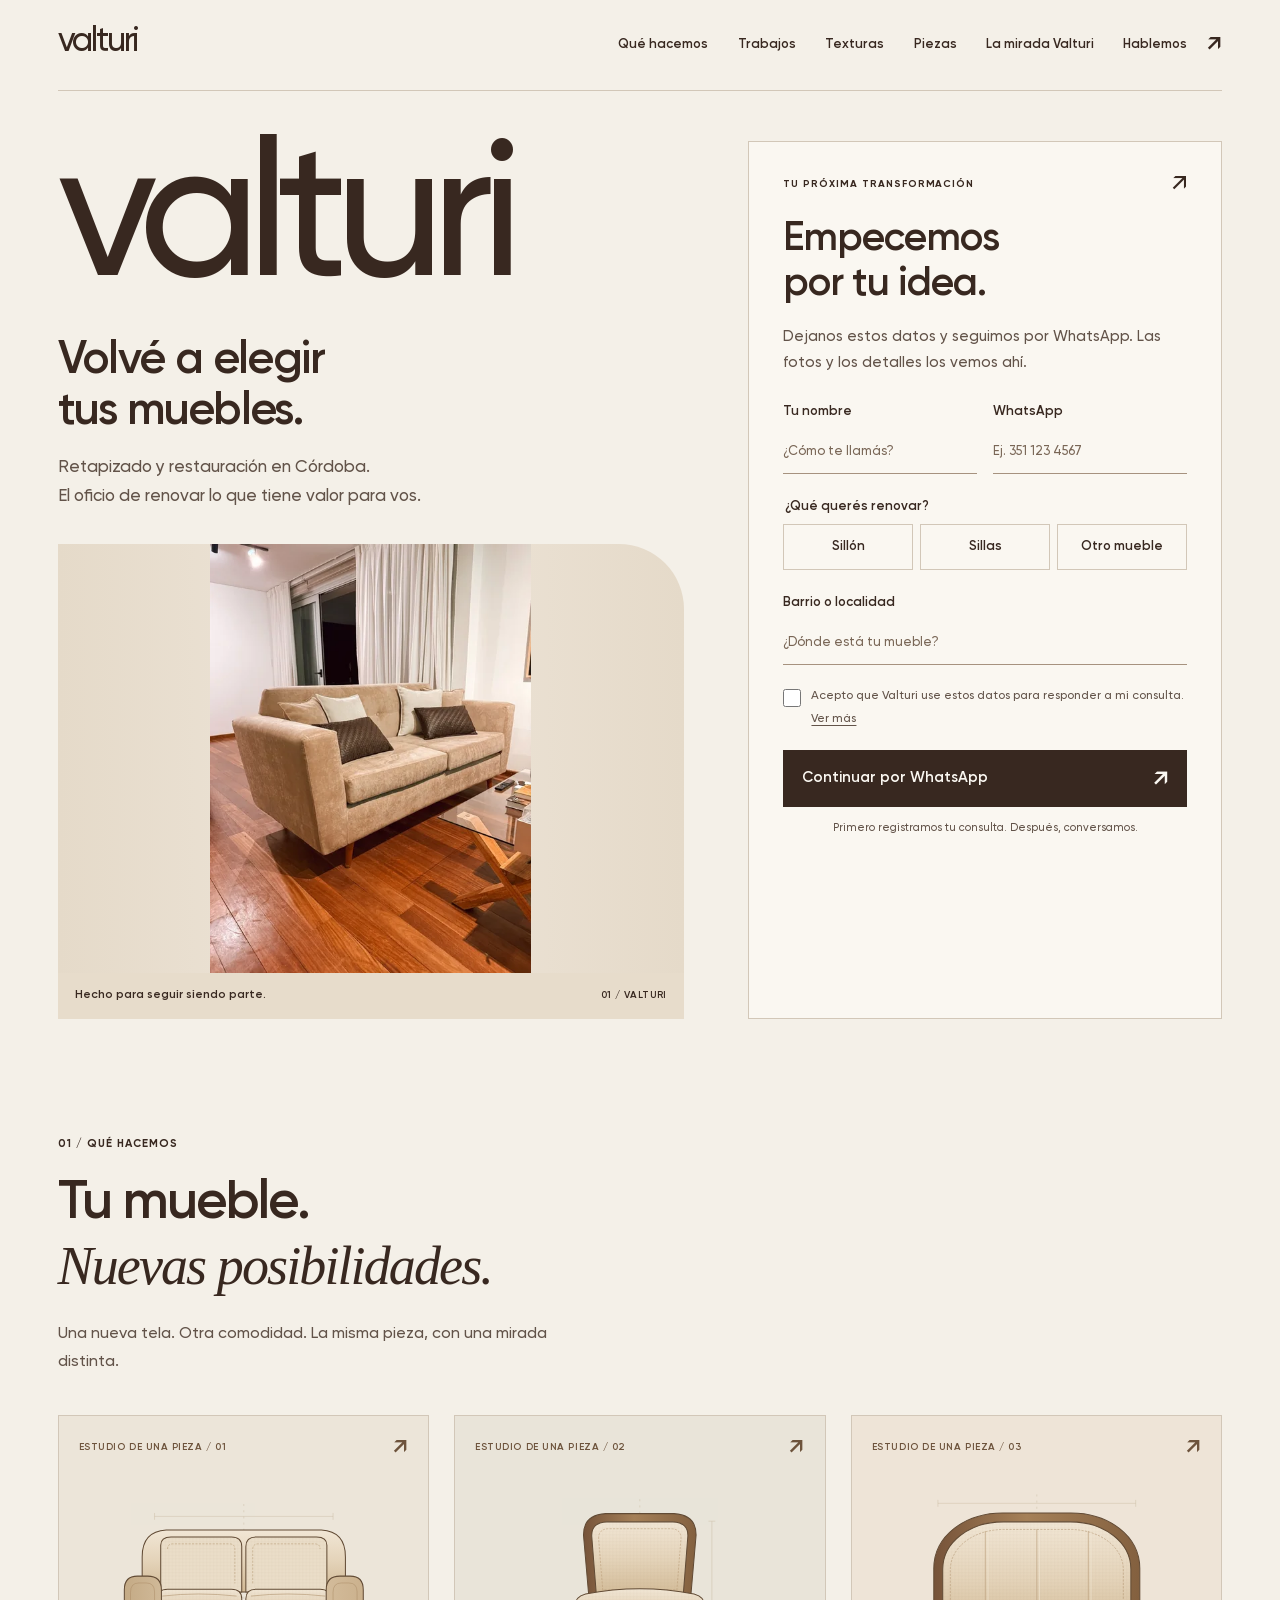
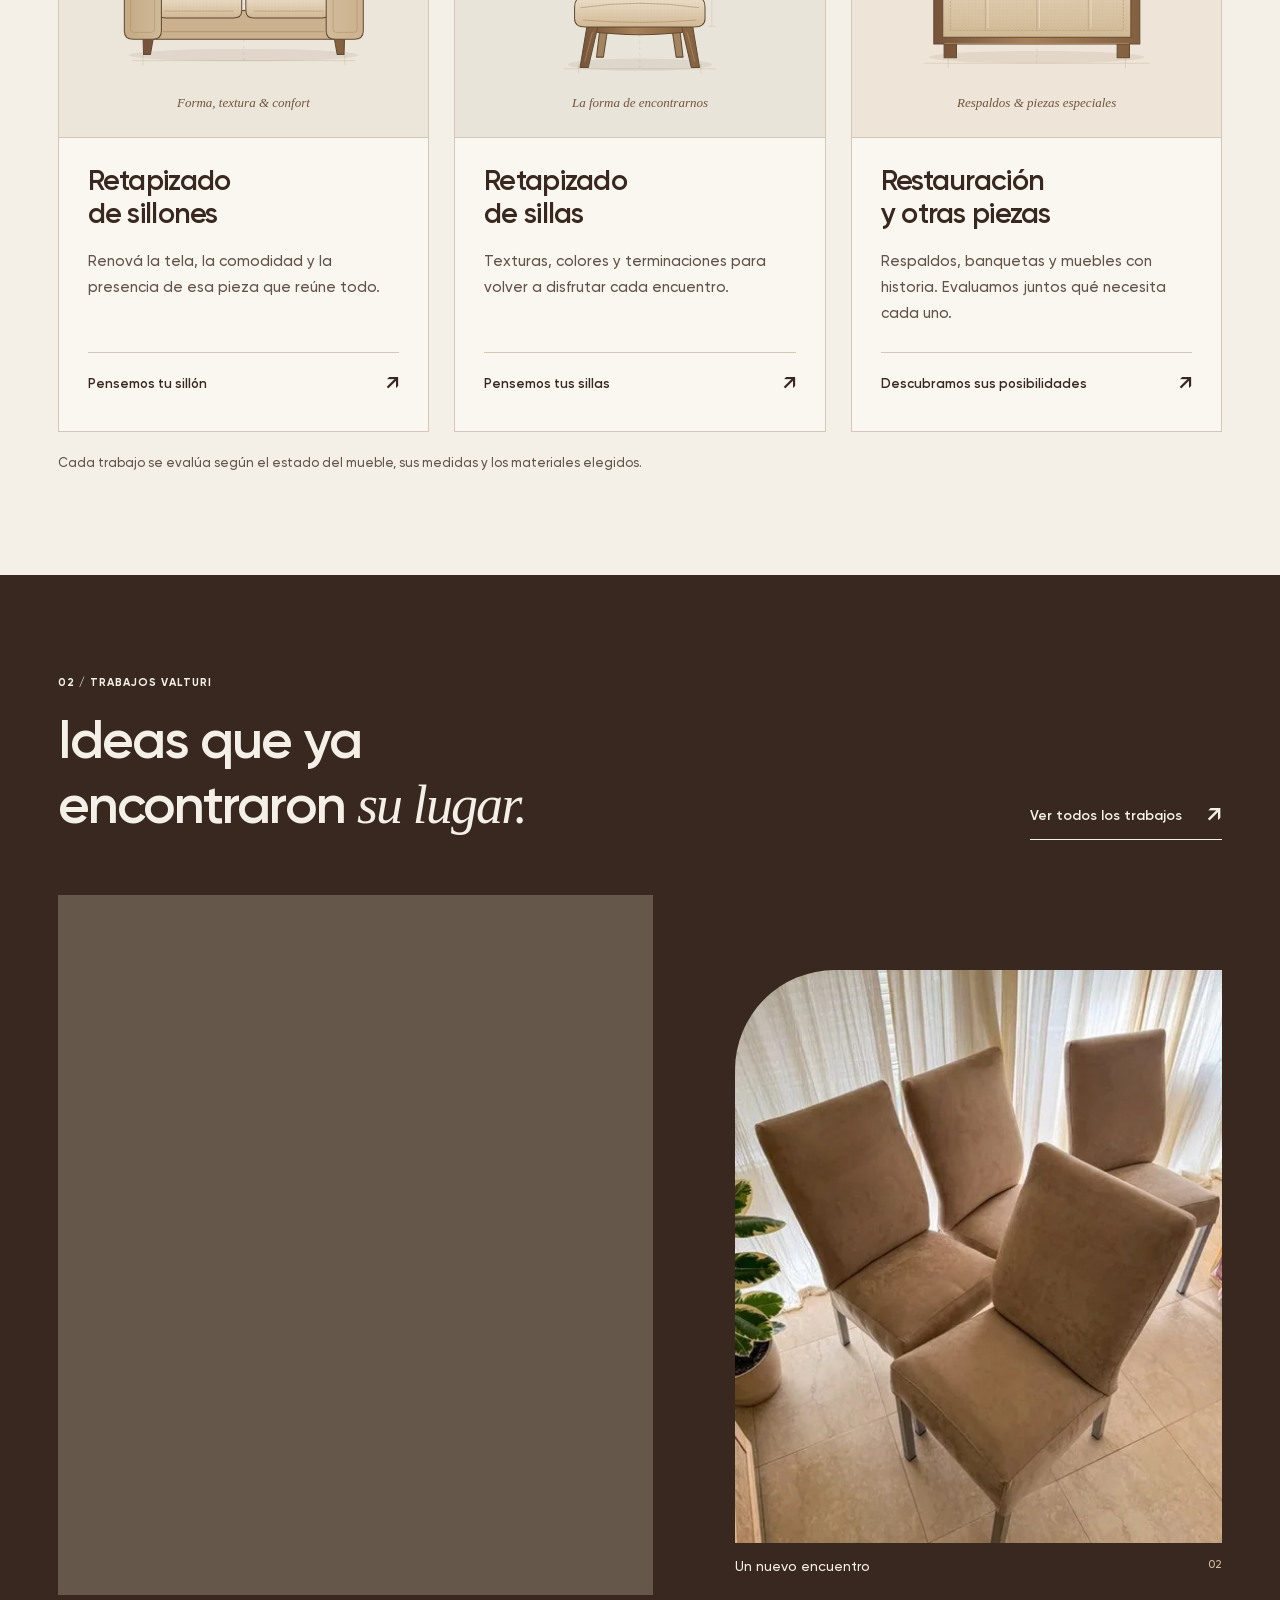
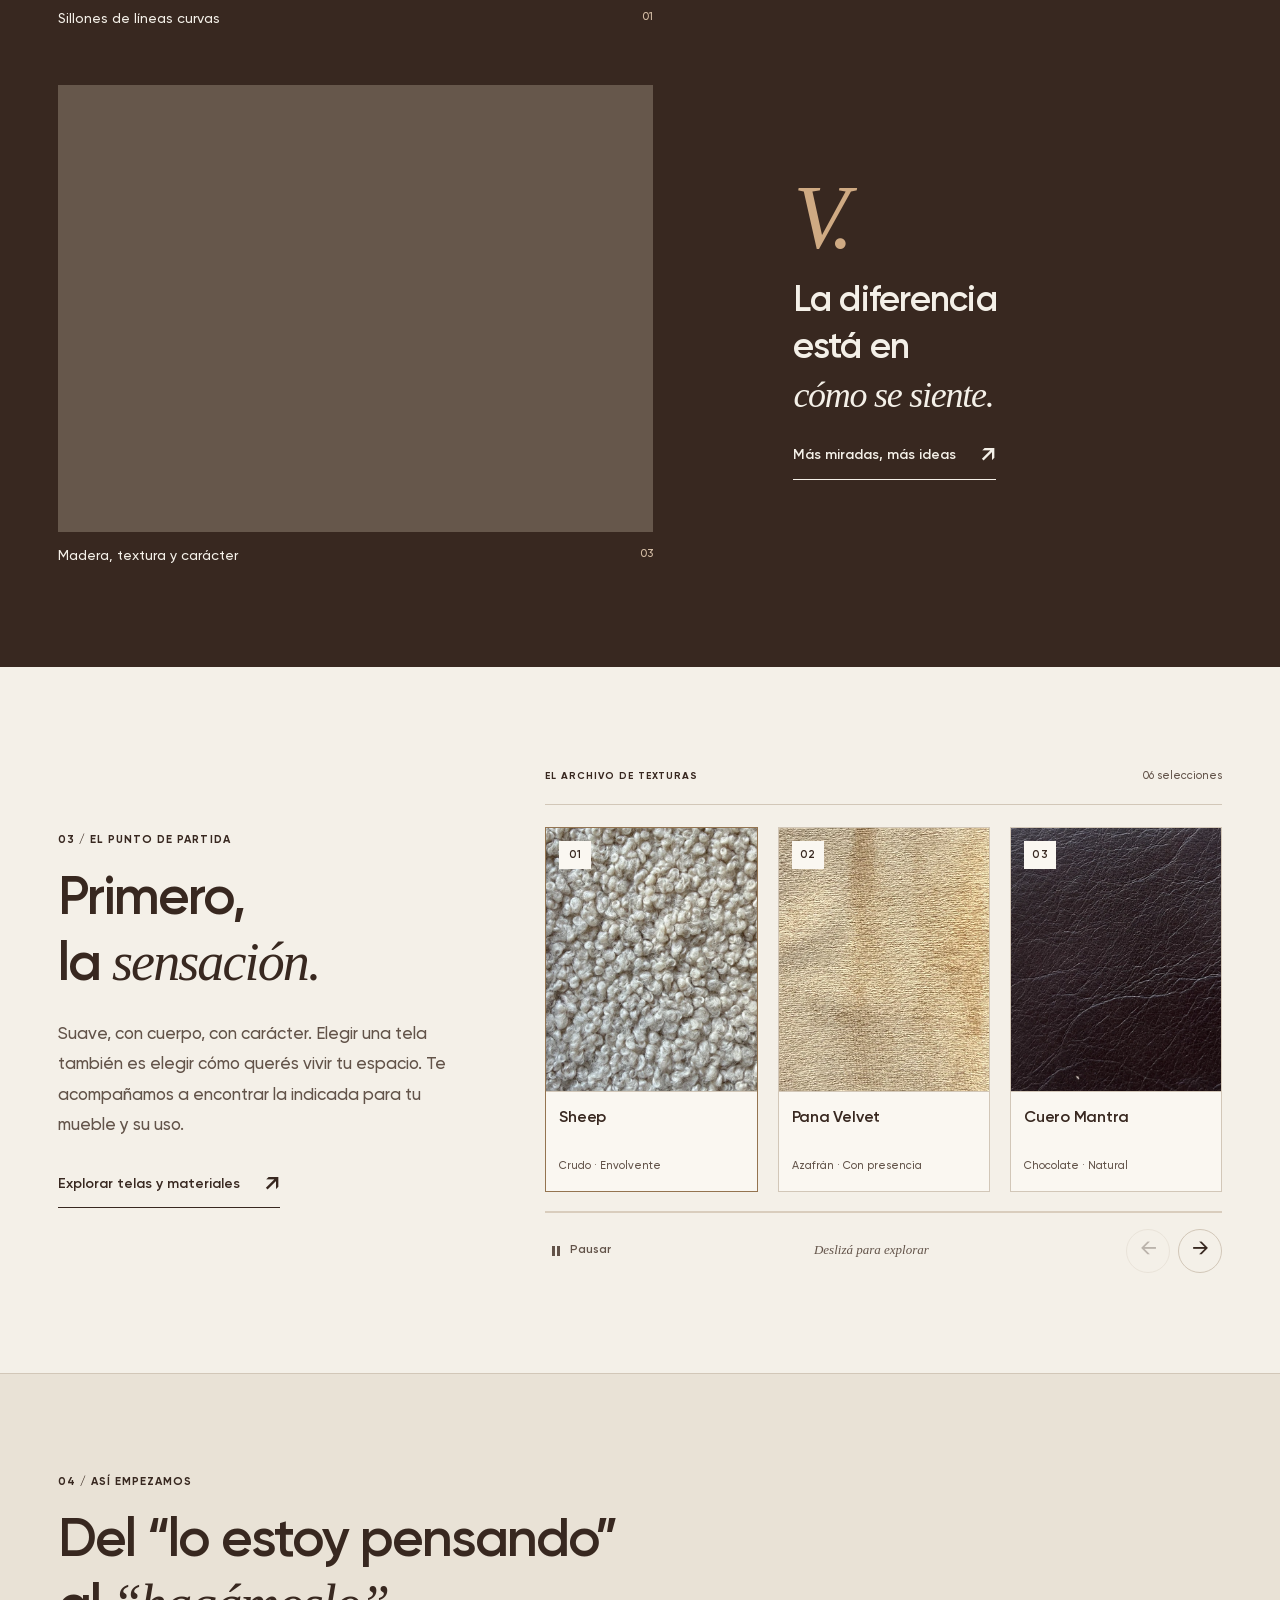
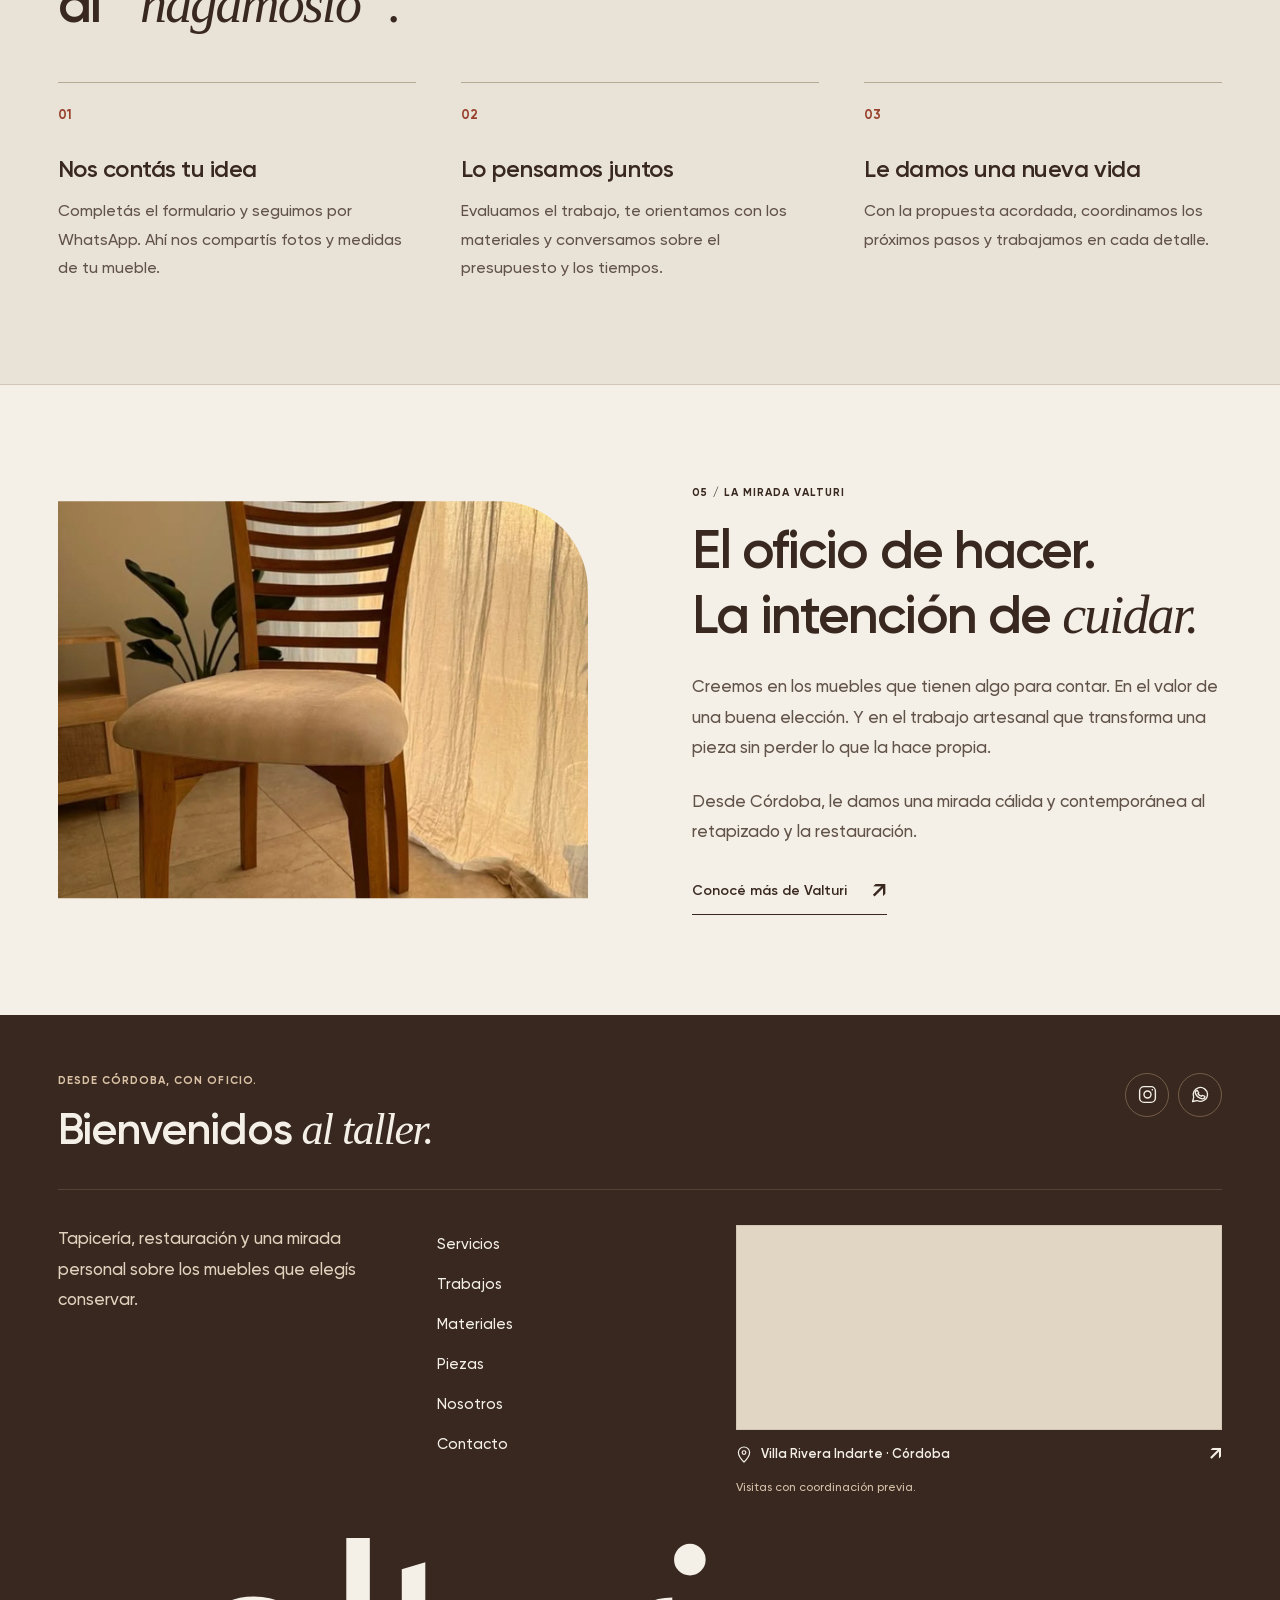
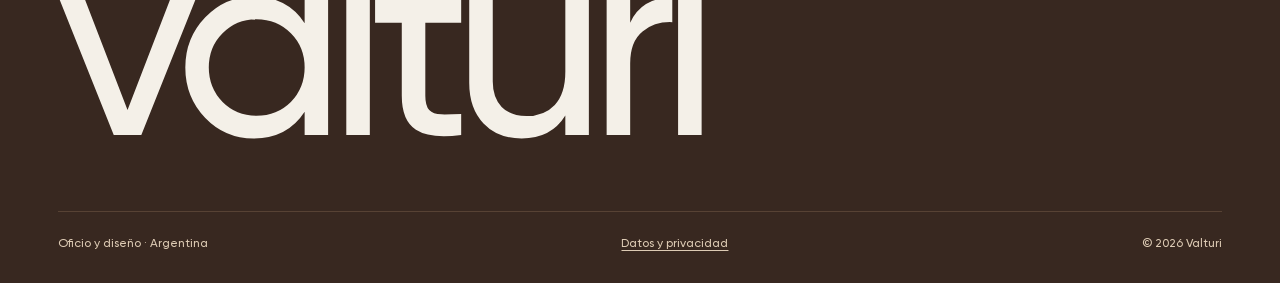
==== commit b9a261ad: "Unifica la home, limpia recursos y refuerza la seguridad Deja index.html como único inicio y redirig" ====
--- a/index.html
+++ b/index.html
@@ -21,9 +21,9 @@
   <link rel="icon" href="assets/favicon.svg" type="image/svg+xml">
   <link rel="preload" href="assets/fonts/Gilroy-Semibold.woff2" as="font" type="font/woff2" crossorigin>
   <link rel="preload" href="assets/fonts/Gilroy-Medium.woff2" as="font" type="font/woff2" crossorigin>
-  <link rel="stylesheet" href="home2.css?v=20261019-3">
+  <link rel="stylesheet" href="home.css?v=20261020-1">
   <script src="analytics.js" defer></script>
-  <script src="home2.js?v=20261019-2" defer></script>
+  <script src="home-form.js?v=20261020-1" defer></script>
   <script src="home-ui.js?v=20261019-3" defer></script>
   <script type="application/ld+json">{"@context":"https://schema.org","@graph":[{"@type":"LocalBusiness","@id":"https://web-valturi-1-55.vercel.app/#business","name":"Valturi Tapizados","url":"https://web-valturi-1-55.vercel.app/","telephone":"+543515930925","address":{"@type":"PostalAddress","addressLocality":"Córdoba","addressRegion":"Córdoba","addressCountry":"AR"},"areaServed":{"@type":"City","name":"Córdoba"},"sameAs":["https://instagram.com/valturi.tapizados"]},{"@type":"WebSite","@id":"https://web-valturi-1-55.vercel.app/#website","url":"https://web-valturi-1-55.vercel.app/","name":"Valturi Tapizados","inLanguage":"es-AR"},{"@type":"WebPage","url":"https://web-valturi-1-55.vercel.app/","name":"Tapicería y retapizado en Córdoba | Valturi Tapizados","inLanguage":"es-AR"}]}</script>
 </head>
--- a/home.css
+++ b/home.css
@@ -0,0 +1,139 @@
+/* Valturi. Base móvil; ampliaciones progresivas al final. */
+@font-face{font-family:Gilroy;src:url('assets/fonts/Gilroy-Regular.woff2') format('woff2');font-weight:400;font-display:swap}
+@font-face{font-family:Gilroy;src:url('assets/fonts/Gilroy-Medium.woff2') format('woff2');font-weight:500;font-display:swap}
+@font-face{font-family:Gilroy;src:url('assets/fonts/Gilroy-Semibold.woff2') format('woff2');font-weight:600;font-display:swap}
+@font-face{font-family:Gilroy;src:url('assets/fonts/Gilroy-Bold.woff2') format('woff2');font-weight:700;font-display:swap}
+:root{--paper:#f4f0e8;--cream:#faf7f1;--ink:#382820;--muted:#625349;--rust:#98412d;--line:#d2c7b8;--serif:Georgia,'Times New Roman',serif;--gutter:18px}
+*,*::before,*::after{box-sizing:border-box}
+html{scroll-behavior:smooth;scroll-padding-top:22px}
+body{margin:0;background:var(--paper);color:var(--ink);font:500 16px/1.65 Gilroy,Arial,sans-serif;-webkit-font-smoothing:antialiased}
+body.menu-open{overflow:hidden}
+::selection{background:var(--rust);color:var(--cream)}
+a{color:inherit;text-decoration:none}button,input{font:inherit}button,a,input{-webkit-tap-highlight-color:transparent}button{cursor:pointer}
+img{display:block;max-width:100%;height:auto}figure,p,h1,h2,h3{margin:0}button:disabled{cursor:wait;opacity:.6}[hidden]{display:none!important}
+:focus-visible{outline:2px solid var(--rust);outline-offset:5px}
+.wrap{width:min(calc(100% - var(--gutter)*2),1360px);margin-inline:auto}.section{padding-block:64px}
+.eyebrow{font-size:11px;line-height:1.5;font-weight:700;letter-spacing:.095em;text-transform:uppercase}
+.wordmark{font-weight:500;letter-spacing:-.065em;line-height:.82}.serif-word{font-family:var(--serif);font-weight:400;font-style:italic;letter-spacing:-.035em}
+.body-copy{font-size:16px;line-height:1.8;color:var(--muted);max-width:530px}
+.text-link{display:inline-flex;align-items:center;justify-content:space-between;gap:25px;min-height:46px;font-size:14px;font-weight:600;border-bottom:1px solid currentColor;transition:color .2s,gap .2s}.text-link:hover{color:var(--rust);gap:32px}.text-link span{font-size:23px}
+.button{display:flex;align-items:center;justify-content:space-between;gap:18px;min-height:56px;padding:15px 18px;border:1px solid transparent;font-weight:600;font-size:14px;transition:background .2s}.button span:last-child{font-size:24px;line-height:1}.button-dark{background:var(--ink);color:var(--cream)}.button-dark:hover{background:var(--rust)}
+.sr-only{position:absolute;width:1px;height:1px;margin:-1px;padding:0;overflow:hidden;clip-path:inset(50%);white-space:nowrap;border:0}
+.skip-link{position:fixed;z-index:100;left:16px;top:12px;padding:12px 20px;background:var(--ink);color:var(--cream);transform:translateY(-160%)}.skip-link:focus{transform:none}
+.site-header{display:flex;align-items:center;justify-content:space-between;gap:24px;min-height:78px;border-bottom:1px solid var(--line)}.header-brand{font-size:34px;min-height:44px;display:flex;align-items:center;padding-bottom:5px}.desktop-nav{display:none}
+.menu-toggle,.menu-close{position:relative;width:48px;height:48px;flex-shrink:0;background:transparent;border:1px solid var(--line);border-radius:50%;color:var(--ink)}
+.menu-toggle span,.menu-close span{position:absolute;left:12px;width:22px;height:1.7px;background:currentColor;transition:transform .25s,width .25s}.menu-toggle span:first-child{top:18px}.menu-toggle span:last-child{top:26px;width:15px;left:19px}.menu-toggle:hover span:last-child{width:22px;left:12px}
+.menu-dialog{position:fixed;inset:0 0 0 auto;margin:0;padding:0 25px 25px;width:min(100%,480px);max-width:100%;height:100%;max-height:100dvh;overflow-y:auto;border:0;background:var(--paper);color:var(--ink)}.menu-dialog::backdrop{background:rgba(34,22,15,.55);backdrop-filter:blur(5px)}
+.menu-top{display:flex;align-items:center;justify-content:space-between;min-height:94px;margin-bottom:25px;border-bottom:1px solid var(--line)}.menu-top>.wordmark{font-size:38px;padding-bottom:7px}.menu-close span:first-child{top:22px;transform:rotate(45deg)}.menu-close span:last-child{top:22px;transform:rotate(-45deg)}
+.menu-dialog nav{display:flex;flex-direction:column}.menu-dialog nav>a{display:grid;grid-template-columns:27px 1fr 22px;align-items:center;gap:12px;padding:15px 0;border-bottom:1px solid var(--line);font-size:clamp(22px,5.7vw,29px);font-weight:600;line-height:1.3;letter-spacing:-.025em;min-height:65px}.menu-dialog nav>a>span:first-child{font-size:10px;font-weight:500;letter-spacing:.05em;color:var(--rust)}.menu-dialog nav>a>span:last-child{font-size:23px;color:var(--rust);justify-self:end}
+.menu-dialog nav>.menu-talk{display:flex;justify-content:space-between;gap:15px;font-size:18px;letter-spacing:0;background:var(--ink);color:var(--cream);border:0;margin-top:26px;padding:17px 20px}.menu-dialog nav>.menu-talk>span{color:var(--cream)}.menu-location{font-size:11px;margin-top:28px;color:var(--muted)}
+.noscript-nav{display:flex;gap:15px;flex-wrap:wrap;padding-block:20px;font-size:14px;text-decoration:underline}
+.hero{display:grid;grid-template-areas:'intro' 'form' 'photo';grid-template-columns:minmax(0,1fr);gap:28px;padding-block:33px 30px;align-items:start}.hero-intro{grid-area:intro;min-width:0}.hero-wordmark{font-size:clamp(110px,31vw,190px);display:inline-block;letter-spacing:-.07em;margin:6px 0 28px;line-height:.8}.hero h1{font-size:36px;line-height:1.12;font-weight:600;letter-spacing:-.035em;margin-bottom:15px}.hero h1 br{display:none}.hero-description{font-size:16px;line-height:1.7;color:var(--muted);max-width:450px}
+.inquiry{grid-area:form;align-self:stretch;background:var(--cream);border:1px solid var(--line);padding:24px 21px;scroll-margin-top:24px}.form-heading{display:flex;justify-content:space-between;gap:15px;align-items:center}.form-heading .eyebrow{font-size:10px}.tiny-arrow{font-size:25px;line-height:1}.inquiry h2{font-size:32px;font-weight:600;line-height:1.13;letter-spacing:-.025em;margin:16px 0 13px}.inquiry h2 br{display:none}.form-intro{font-size:14px;line-height:1.7;color:var(--muted);margin-bottom:23px}
+.field-row{display:grid;grid-template-columns:minmax(0,1fr) minmax(0,1fr);gap:15px}.field{min-width:0;margin-bottom:19px}.field label,.furniture-field legend{display:block;font-size:13px;font-weight:600;margin-bottom:7px}.field input{width:100%;min-height:44px;border:0;border-bottom:1px solid #a6927f;border-radius:0;background:transparent;color:var(--ink);padding:8px 0;font-size:16px;font-weight:500;outline-offset:4px}.field input::placeholder{color:#796656;opacity:1;font-size:13px;font-weight:500}.field input:focus{border-color:var(--rust)}
+.furniture-field{padding:0;border:0;margin:0 0 19px;min-width:0}.furniture-options{display:flex;gap:7px}.furniture-options label{position:relative;flex:1;cursor:pointer;min-width:0}.furniture-options input{position:absolute;inset:0;width:100%;height:100%;opacity:0;cursor:pointer;margin:0}.furniture-options span{display:flex;align-items:center;justify-content:center;min-height:46px;padding:9px 6px;border:1px solid var(--line);font-size:12px;font-weight:600;transition:background .15s,color .15s,border-color .15s;text-align:center;line-height:1.4}.furniture-options input:checked+span{background:var(--ink);color:var(--cream);border-color:var(--ink)}.furniture-options input:focus-visible+span{outline:2px solid var(--rust);outline-offset:3px}.furniture-options label:hover span{border-color:var(--ink)}
+.consent{display:flex;align-items:flex-start;gap:10px;font-size:12px;line-height:1.65;margin:0 0 18px;color:var(--muted)}.consent input{accent-color:var(--ink);width:18px;height:18px;flex-shrink:0;margin:2px 0 0}.consent label{cursor:pointer}.privacy-trigger{border:0;border-radius:0;padding:0;background:transparent;color:inherit;text-decoration:underline;text-underline-offset:3px;font-size:inherit;line-height:inherit;min-height:26px}.submit-button{width:100%;text-align:left}.form-note{margin-top:12px;font-size:11px;text-align:center;color:var(--muted)}
+.bot-field{position:absolute;left:-10000px;width:1px;height:1px;overflow:hidden}.form-status{border-left:2px solid var(--rust);padding:12px;margin-top:18px;color:var(--ink);font-size:14px;background:var(--paper)}.form-status.is-success{border-color:#526846}.recovery-link{display:block;min-height:46px;padding-top:12px;text-decoration:underline;text-underline-offset:4px;font-size:14px;font-weight:600}
+.hero-photo{grid-area:photo;position:relative;overflow:hidden;aspect-ratio:1.5;background:#e3d7c6;border-top-right-radius:65px}.hero-photo>img{width:100%;height:100%;object-fit:cover;object-position:50% 50%}.hero-photo figcaption{position:absolute;bottom:0;left:0;right:0;display:flex;justify-content:space-between;align-items:end;gap:18px;padding:45px 17px 14px;background:linear-gradient(transparent,rgba(38,24,15,.82));color:#fff;font-size:11px;font-weight:600}.hero-photo figcaption span:last-child{font-size:10px;text-transform:uppercase;letter-spacing:.04em;white-space:nowrap}
+.section-heading{margin-bottom:30px}.section-heading>.eyebrow,.section-heading>div>.eyebrow{margin-bottom:20px}.section-heading h2,.materials-intro h2,.about-copy h2{font-size:clamp(36px,9.5vw,46px);font-weight:600;letter-spacing:-.035em;line-height:1.16}.section-description{font-size:16px;color:var(--muted);line-height:1.75;max-width:450px;margin-top:20px}
+.service-grid{display:grid;grid-template-columns:minmax(0,1fr);gap:25px}.service-card{border:1px solid var(--line);background:var(--cream);display:flex;flex-direction:column;transition:border-color .25s;min-width:0}.service-card:hover{border-color:#9b7c61}
+.service-copy{padding:25px;display:flex;flex:1;flex-direction:column;align-items:flex-start}.service-copy h3{font-size:27px;line-height:1.13;letter-spacing:-.025em;font-weight:600;margin-bottom:16px}.service-copy h3 br{display:none}.service-copy p{font-size:15px;line-height:1.75;color:var(--muted);margin-bottom:25px}.service-link{font-size:13px;font-weight:600;margin-top:auto;padding-top:15px;border-top:1px solid var(--line);width:100%;display:flex;align-items:center;justify-content:space-between;gap:10px}.service-link span{font-size:21px}.section-footnote{font-size:12px;line-height:1.7;color:var(--muted);margin-top:21px}
+.work-section{background:var(--ink);color:var(--paper)}.work-section :focus-visible,.site-footer :focus-visible{outline-color:#e2bf96}.work-heading .text-link{margin-top:24px}.work-section .text-link:hover{color:#e3b594}.project-grid{display:grid;grid-template-columns:minmax(0,1fr) minmax(0,1fr);gap:35px 18px;align-items:start}.project-image{position:relative;overflow:hidden;background:#66574b}.project-image img{width:100%;height:100%;object-fit:cover}.project-large{grid-column:1/-1}.project-large .project-image{aspect-ratio:4/4.3}.project-small{grid-column:1}.project-small .project-image{aspect-ratio:3/4.3;border-top-left-radius:65px}.project-wide{grid-column:2;grid-row:2;padding-top:50px}.project figcaption{display:flex;justify-content:space-between;gap:12px;font-size:12px;line-height:1.6;margin-top:13px}.project figcaption span:last-child{font-size:10px;color:#d3bca4}
+.rotated-frame{aspect-ratio:4/3;position:relative;overflow:hidden}.rotated-frame .turn-image{position:absolute;width:75%;height:133.3334%;max-width:none;left:50%;top:50%;object-fit:cover;transform:translate(-50%,-50%) rotate(90deg)}.project-note{grid-column:1/-1;display:grid;grid-template-columns:64px 1fr;gap:0 20px;align-items:center;padding-top:8px}.detail-number{font:italic 75px/1 var(--serif);letter-spacing:-.06em;color:#cfaa83;grid-row:1/3;align-self:start}.project-note p{font-size:28px;line-height:1.3;letter-spacing:-.02em;font-weight:600;margin-bottom:10px}.project-note .text-link{justify-self:start;font-size:13px}
+.materials-section{display:grid;grid-template-columns:minmax(0,1fr);gap:38px;overflow:hidden}.materials-intro>.eyebrow,.about-copy>.eyebrow{margin-bottom:20px}.materials-intro h2 br{display:none}.materials-intro .body-copy{margin-block:23px 20px}
+.process-section{border-block:1px solid var(--line);background:#e9e2d6}.process-grid{list-style:none;display:grid;grid-template-columns:minmax(0,1fr);padding:0;margin:34px 0 0;gap:29px}.process-grid li{border-top:1px solid #b8a994;padding:23px 0 0 42px;position:relative}.step-number{position:absolute;left:0;top:26px;font-size:12px;font-weight:700;color:var(--rust)}.process-grid h3{font-size:22px;line-height:1.3;font-weight:600;letter-spacing:-.02em;margin-bottom:12px}.process-grid p{font-size:15px;line-height:1.8;color:var(--muted);max-width:550px}
+.about-section{display:grid;grid-template-columns:minmax(0,1fr);gap:33px;align-items:center}.about-photo{border-top-right-radius:80px}.about-copy .body-copy{margin-top:23px}.about-copy .text-link{margin-top:20px}
+.site-footer{background:var(--ink);color:var(--paper);overflow:hidden}.footer-inner{padding-block:45px 22px}.footer-heading{display:flex;align-items:start;justify-content:space-between;gap:20px;padding-bottom:30px;border-bottom:1px solid #b898773d}.footer-heading .eyebrow{color:#dbc2a6;font-size:10px}.footer-heading h2{font-size:30px;line-height:1.2;letter-spacing:-.025em;font-weight:600;margin-top:15px}.footer-heading h2 .serif-word{display:block}
+.social-links{display:flex;flex-direction:column;gap:9px}.social-links a{display:grid;place-items:center;width:44px;height:44px;border:1px solid #b8987777;border-radius:50%;transition:background .2s}.social-links a:hover{background:#72523a}.social-links svg{width:21px;height:21px}.footer-content{display:grid;grid-template-columns:minmax(0,1fr);gap:28px;padding-top:28px}.footer-description{font-size:16px;line-height:1.8;color:#e1d1bd;max-width:350px}.footer-nav{display:grid;grid-template-columns:1fr 1fr;column-gap:24px;font-size:14px;font-weight:500}.footer-nav a{display:flex;align-items:center;min-height:44px}.footer-nav a:hover{color:#e2bf96}
+.footer-map{min-width:0}.footer-map iframe{display:block;width:100%;height:190px;border:1px solid #b898774d;filter:grayscale(.55) sepia(.22);background:#d9cbb9}.footer-map>a{display:flex;align-items:center;gap:9px;font-size:12px;min-height:49px;font-weight:600}.footer-map>a>span:last-child{margin-left:auto;font-size:20px}.footer-map>p{font-size:12px;line-height:1.6;color:#d7c2a9}.footer-wordmark{font-size:clamp(98px,29vw,205px);display:block;max-width:max-content;margin-top:46px;margin-bottom:29px;color:var(--paper)}
+.footer-bottom{display:flex;align-items:center;justify-content:space-between;flex-wrap:wrap;gap:13px 22px;border-top:1px solid #b898773d;padding-top:20px;font-size:11px;color:#ddcbb4}.footer-bottom>span:first-child{width:100%}.footer-bottom>span:last-child{margin-left:auto}
+.privacy-dialog{width:min(calc(100% - 36px),580px);max-height:85dvh;border:1px solid var(--line);padding:38px 25px 28px;background:var(--cream);color:var(--ink)}.privacy-dialog::backdrop{background:rgba(35,23,17,.65);backdrop-filter:blur(3px)}.privacy-dialog h2{font-size:31px;line-height:1.2;letter-spacing:-.025em;font-weight:600;margin-block:20px}.privacy-dialog p:not(.eyebrow){font-size:15px;line-height:1.8;color:var(--muted);margin-bottom:19px}.dialog-close{position:absolute;right:9px;top:8px;width:44px;height:44px;border:0;background:transparent;color:var(--ink);font-size:28px}.privacy-dialog .text-link{font-size:13px}
+@media(max-width:359px){
+ .field-row{grid-template-columns:1fr;gap:0}.hero-wordmark{font-size:30vw}.hero h1{font-size:32px}.inquiry{padding-inline:17px}.furniture-options{gap:5px}.furniture-options span{font-size:11px}
+ .section-heading h2,.materials-intro h2,.about-copy h2{font-size:33px}.footer-heading h2{font-size:26px}
+}
+@media(min-width:560px){
+ :root{--gutter:28px}.hero-wordmark{font-size:190px}
+ .footer-content{grid-template-columns:1fr 1fr;gap:30px}.footer-description{grid-column:1}.footer-map{grid-column:1/-1}.footer-nav{grid-column:2;grid-row:1}.footer-map iframe{height:220px}.social-links{flex-direction:row}.footer-heading h2 .serif-word{display:inline}
+}
+@media(min-width:760px){
+ :root{--gutter:36px}.site-header{min-height:91px}.section{padding-block:85px}
+ .hero{grid-template-columns:minmax(0,1.1fr) minmax(0,1fr);grid-template-areas:'intro form' 'photo form';gap:28px 34px;padding-block:45px 40px}
+ .hero-wordmark{font-size:clamp(120px,15vw,175px);margin:5px 0 35px}.hero h1{font-size:39px}.hero h1 br{display:block}.hero-description{font-size:16px}.hero-intro{padding-bottom:2px}
+ .inquiry{padding:28px 24px}.inquiry h2{font-size:36px}.inquiry h2 br{display:block}.form-intro{font-size:15px}.field-row{grid-template-columns:1fr;gap:0}
+ .hero-photo{aspect-ratio:1.15;border-top-right-radius:65px;padding-bottom:46px;display:flex;justify-content:center;align-items:center;background:linear-gradient(90deg,#e5dac9,#eee5d9 50%,#e5dac9)}
+ .hero-photo>img{width:auto;height:100%;max-width:100%;object-fit:contain;object-position:center}
+ .hero-photo figcaption{padding:13px 17px;background:#e7dccb;color:var(--ink);font-size:10px;min-height:46px;align-items:center}.hero-photo figcaption span:last-child{font-size:9px}
+ .section-heading{margin-bottom:39px}.section-heading h2,.materials-intro h2,.about-copy h2{font-size:45px}.section-description{max-width:500px}
+ .service-grid{grid-template-columns:repeat(3,minmax(0,1fr));gap:16px}.service-copy{padding:24px 20px}.service-copy h3{font-size:24px}.service-copy h3 br{display:block}.service-copy p{font-size:14px}.service-link{font-size:11px;line-height:1.6}.section-footnote{font-size:12px}
+ .work-heading{display:flex;justify-content:space-between;align-items:end;gap:30px;margin-bottom:45px}.work-heading .text-link{margin-top:0}.project-grid{grid-template-columns:1.1fr .9fr;column-gap:7%;row-gap:55px}.project-large{grid-column:1}.project-small{grid-column:2;padding-top:75px}.project-large .project-image{aspect-ratio:4/4.7}.project-small .project-image{aspect-ratio:4/4.7;border-top-left-radius:100px}.project-wide{grid-column:1;grid-row:2;padding-top:0}.project-note{grid-column:2;display:block;align-self:center;padding:0 0 0 12%}.detail-number{display:block;font-size:90px;margin-bottom:15px}.project-note p{font-size:31px;margin-bottom:15px}.project-note .serif-word{display:block}.project figcaption{font-size:13px}
+ .materials-section{grid-template-columns:.8fr 1.2fr;gap:6%;align-items:center}.materials-intro h2 br{display:block}.materials-intro .body-copy{font-size:16px}
+ .process-grid{grid-template-columns:repeat(3,minmax(0,1fr));gap:30px;margin-top:44px}.process-grid li{padding:22px 0 0}.step-number{position:static;display:block;margin-bottom:28px}.process-grid h3{font-size:22px}.process-grid p{font-size:15px}
+ .about-section{grid-template-columns:1fr 1fr;gap:7%;align-items:center}.about-photo{border-top-right-radius:90px}.about-copy .body-copy{font-size:16px}
+ .footer-inner{padding-block:58px 25px}.footer-heading h2{font-size:39px}.footer-heading .eyebrow{font-size:11px}.footer-content{grid-template-columns:.85fr .65fr 1.2fr;gap:35px;align-items:start;padding-top:35px}.footer-description{grid-column:1;font-size:16px}.footer-nav{grid-column:2;grid-row:auto;grid-template-columns:1fr;font-size:14px}.footer-nav a{min-height:38px}.footer-map{grid-column:3}.footer-map iframe{height:190px}.footer-map>a{font-size:12px;line-height:1.5}.footer-wordmark{font-size:clamp(190px,25vw,270px);margin-block:53px 38px}.footer-bottom>span:first-child{width:auto}.footer-bottom>span:last-child{margin-left:0}.footer-bottom{font-size:12px}.privacy-dialog{padding:42px}
+}
+@media(min-width:1000px){
+ :root{--gutter:clamp(36px,4.5vw,76px)}
+ .menu-toggle{display:none}.desktop-nav{display:flex;align-items:center;gap:clamp(20px,2.3vw,35px);font-size:13px;font-weight:600}.desktop-nav a{display:flex;align-items:center;min-height:46px}.desktop-nav a:hover{color:var(--rust)}.nav-contact{gap:20px}.nav-contact span{font-size:23px}
+ .hero{grid-template-columns:minmax(0,1.32fr) minmax(0,1fr);column-gap:clamp(36px,5vw,75px);row-gap:30px;padding-block:50px 45px}.hero-wordmark{font-size:clamp(160px,15vw,210px);margin-bottom:35px}.hero h1{font-size:46px}.hero-description{font-size:17px;line-height:1.75}.hero-photo{aspect-ratio:1.32}.hero-photo figcaption{font-size:12px}.hero-photo figcaption span:last-child{font-size:10px}
+ .inquiry{padding:30px clamp(26px,2.7vw,40px)}.inquiry h2{font-size:40px;margin-block:20px 17px}.field-row{grid-template-columns:minmax(0,1fr) minmax(0,1fr);gap:16px}.field{margin-bottom:22px}.furniture-field{margin-bottom:22px}.furniture-options span{font-size:13px}.form-heading .eyebrow{font-size:10px}.form-note{font-size:11px}.form-intro{margin-bottom:26px}.consent{font-size:12px}.submit-button{font-size:15px}
+ .section{padding-block:100px}.section-heading h2,.materials-intro h2,.about-copy h2{font-size:54px}.body-copy{font-size:17px}
+ .service-grid{gap:25px}.service-copy{padding:29px}.service-copy h3{font-size:29px}.service-copy p{font-size:15px}.service-link{font-size:13px}.service-copy h3 br{display:block}.section-footnote{font-size:13px}
+ .project-note p{font-size:36px}.project-note .text-link{font-size:14px}.work-heading{margin-bottom:55px}.project figcaption{font-size:14px}.project figcaption span:last-child{font-size:12px}
+ .materials-section{grid-template-columns:.75fr 1.25fr;gap:7%}.materials-intro .body-copy{font-size:17px}
+ .process-grid{gap:45px}.process-grid h3{font-size:24px}.process-grid p{font-size:16px}.step-number{font-size:13px}.about-section{gap:9%}.about-copy .body-copy{font-size:17px}.footer-description{font-size:17px}.footer-map iframe{height:205px}.footer-heading h2{font-size:44px}.footer-map>a{font-size:13px}.footer-nav{font-size:15px}.footer-nav a{min-height:40px}
+}
+@media(prefers-reduced-motion:reduce){html{scroll-behavior:auto}*,*::before,*::after{animation:none!important;transition:none!important}}
+.svg-library{position:absolute;width:0;height:0;overflow:hidden;pointer-events:none}
+.menu-dialog[open]{animation:menu-enter .24s ease-out}
+@keyframes menu-enter{from{opacity:0;transform:translateX(18px)}to{opacity:1;transform:translateX(0)}}
+@media(prefers-reduced-motion:reduce){.menu-dialog[open]{animation:none}}
+/* Servicios: proporciones frontales, volumen y costuras sobre un soporte limpio. */
+.service-drawing{position:relative;overflow:hidden;padding:18px 20px 16px;background:#ece5d9;border-bottom:1px solid var(--line)}
+.service-card:nth-child(2) .service-drawing{background:#e9e4d9}
+.service-card:nth-child(3) .service-drawing{background:#eee4d7}
+.service-top{display:flex;justify-content:space-between;align-items:center;gap:12px;font-size:10px;line-height:1.5;font-weight:600;letter-spacing:.055em;text-transform:uppercase;color:#6d533c}
+.service-top span:last-child{font-size:23px;line-height:1}
+.service-sketch{display:block;width:100%;height:auto;aspect-ratio:1.5;margin:10px 0 4px}
+.sketch-caption{display:block;min-height:24px;font:italic 13px/1.6 var(--serif);text-align:center;color:#70553e}
+/* Archivo textil: tarjetas alineadas, macro de la trama y geometría constante. */
+.material-carousel{min-width:0;position:relative}
+.sample-heading{display:flex;justify-content:space-between;align-items:center;gap:16px;padding-bottom:18px;border-bottom:1px solid var(--line)}
+.sample-heading .eyebrow{font-size:10px}
+.sample-count{font-size:11px;color:var(--muted);white-space:nowrap}
+.swatch-track{position:relative;display:flex;align-items:stretch;gap:18px;width:100%;overflow-x:auto;overflow-y:hidden;overscroll-behavior-x:contain;scroll-snap-type:x proximity;scroll-behavior:auto;scrollbar-width:none;padding:22px 0 19px;scroll-padding-inline:0;-webkit-overflow-scrolling:touch}
+.swatch-track::-webkit-scrollbar{display:none}
+.swatch-track:focus-visible{outline-offset:-2px}
+.swatch-track.is-gliding{scroll-snap-type:none;scroll-behavior:auto}
+.swatch-card{display:flex;flex-direction:column;flex:0 0 76%;min-width:0;scroll-snap-align:start;border:1px solid var(--line);background:var(--cream);transition:border-color .2s;overflow:hidden;isolation:isolate}
+.swatch-card:is(:hover,:focus-visible),.swatch-card.is-current{border-color:#947450}
+.sample-fabric{position:relative;width:100%;aspect-ratio:4/5;overflow:hidden;background:#ded1bd}
+.sample-fabric>img{display:block;width:100%;height:100%;object-fit:cover;object-position:center;transform:scale(var(--texture-zoom,1.4));transform-origin:center}
+.swatch-card[data-material="pana-velvet"],.swatch-card[data-material="pana-velvet-oxido"]{--texture-zoom:2.1}
+.swatch-card[data-material="lino-dot"]{--texture-zoom:2.4}
+.swatch-card[data-material="cuero-mantra"]{--texture-zoom:1.5}
+.swatch-card[data-material="cuerina-marbella"]{--texture-zoom:1.35}
+.sample-tag{position:absolute;left:13px;top:13px;display:grid;place-items:center;min-width:32px;height:28px;padding:4px 8px;background:var(--cream);color:var(--ink);font-size:11px;font-weight:600;letter-spacing:.04em;z-index:1}
+.sample-label{display:flex;flex:1;flex-direction:column;justify-content:space-between;gap:8px;min-height:102px;padding:17px 18px 18px;border-top:1px solid var(--line)}
+.swatch-name{display:block;font-size:18px;line-height:1.3;letter-spacing:-.015em;font-weight:600}
+.swatch-note{display:block;font-size:12px;line-height:1.6;color:var(--muted)}
+.sample-progress{height:2px;background:#d9cdbd;overflow:hidden}
+.sample-progress>span{display:block;width:100%;height:100%;background:var(--rust);transform:scaleX(0);transform-origin:left}
+.sample-controls{display:flex;align-items:center;justify-content:space-between;gap:12px;padding-top:16px}
+.carousel-play{display:flex;align-items:center;gap:8px;min-height:44px;padding:0 5px;border:0;background:transparent;color:var(--muted);font-size:12px;font-weight:600}
+.carousel-play .play-shape{display:none}
+.carousel-play[aria-pressed=false] .pause-shape{display:none}
+.carousel-play[aria-pressed=false] .play-shape{display:block}
+.sample-instruction{font:italic 12px/1.4 var(--serif);color:var(--muted)}
+.sample-arrows{display:flex;gap:8px}
+.sample-arrows button{display:grid;place-items:center;width:44px;height:44px;border:1px solid var(--line);border-radius:50%;background:transparent;color:var(--ink);font-size:21px;transition:background .2s}
+.sample-arrows button:hover{background:#e4d8c7}
+.sample-arrows button:disabled{cursor:default;opacity:.3}
+@media(max-width:359px){.sample-instruction{display:none}.sample-label{padding-inline:15px}.swatch-name{font-size:17px}}
+@media(min-width:560px){.swatch-card{flex-basis:calc((100% - 18px)/2.15)}}
+@media(min-width:760px){.service-drawing{padding:16px 13px}.service-top{font-size:9px}.sketch-caption{font-size:12px}.swatch-card{flex-basis:76%}.sample-heading .eyebrow{font-size:9px}.sample-count{font-size:10px}.sample-instruction{font-size:11px}}
+@media(min-width:1000px){.service-drawing{padding:20px}.service-top{font-size:10px}.sketch-caption{font-size:13px}.swatch-track{gap:20px}.swatch-card{flex-basis:calc((100% - 40px)/3)}.sample-label{min-height:100px;padding:16px 13px}.swatch-name{font-size:16px}.swatch-note{font-size:11px}.sample-heading .eyebrow{font-size:10px}.sample-count{font-size:11px}.sample-instruction{font-size:13px}}
+@media(prefers-reduced-motion:reduce){.swatch-card,.sample-arrows button{transition:none}}
+.services{padding-top:42px}
+@media(min-width:760px){.services{padding-top:65px}}
+@media(min-width:1000px){.services{padding-top:72px}}
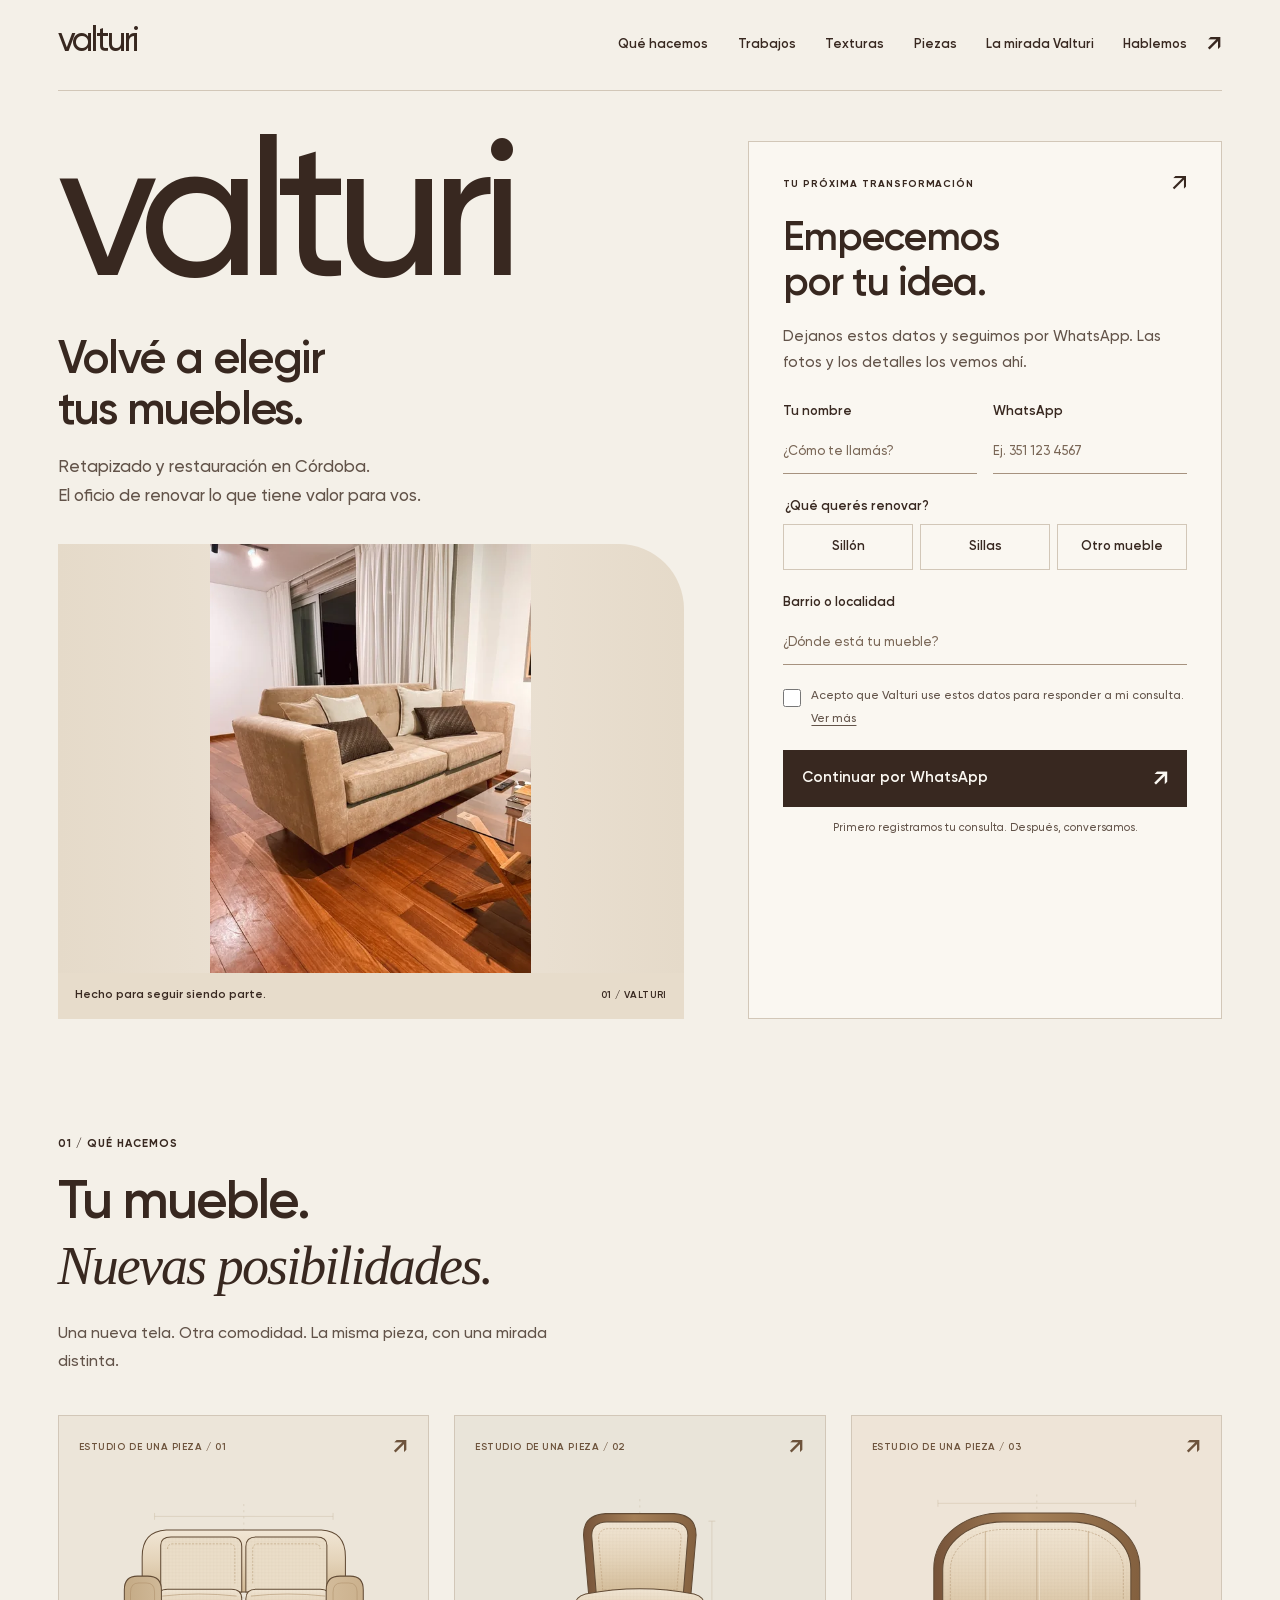
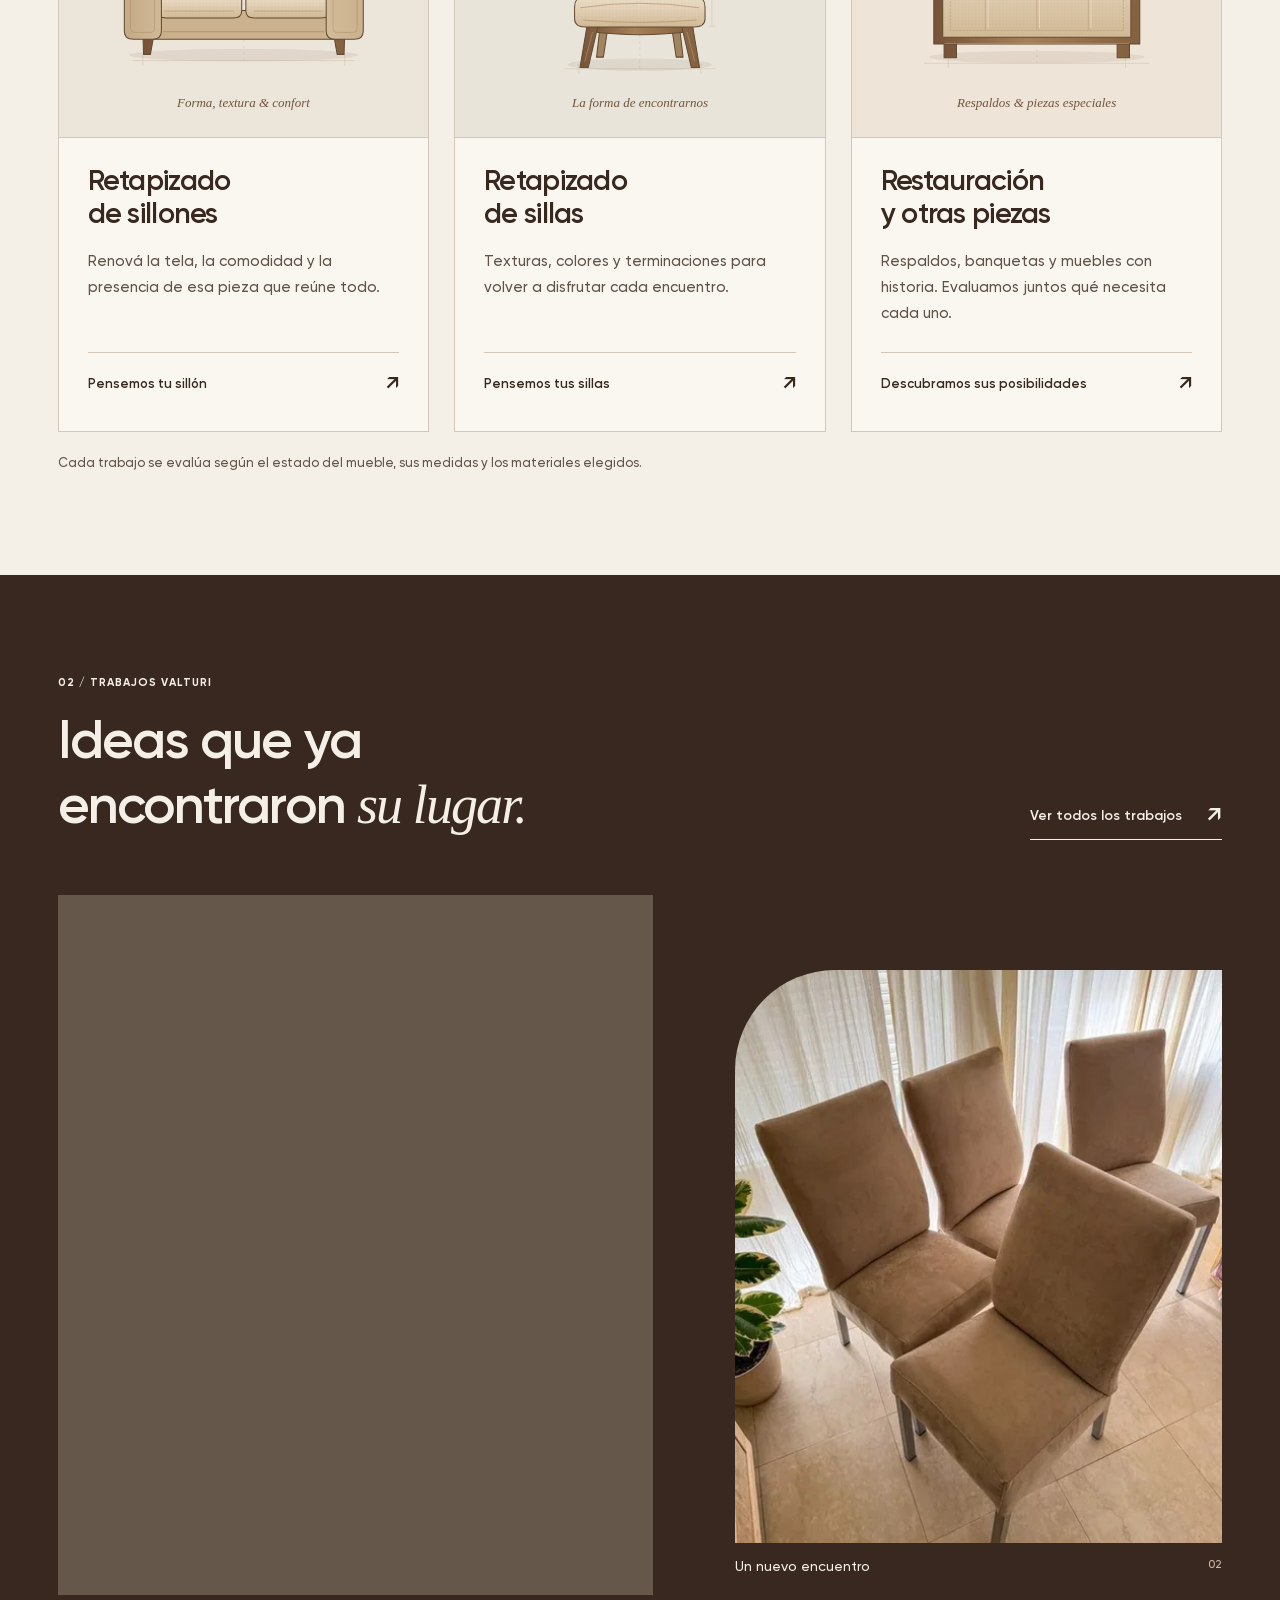
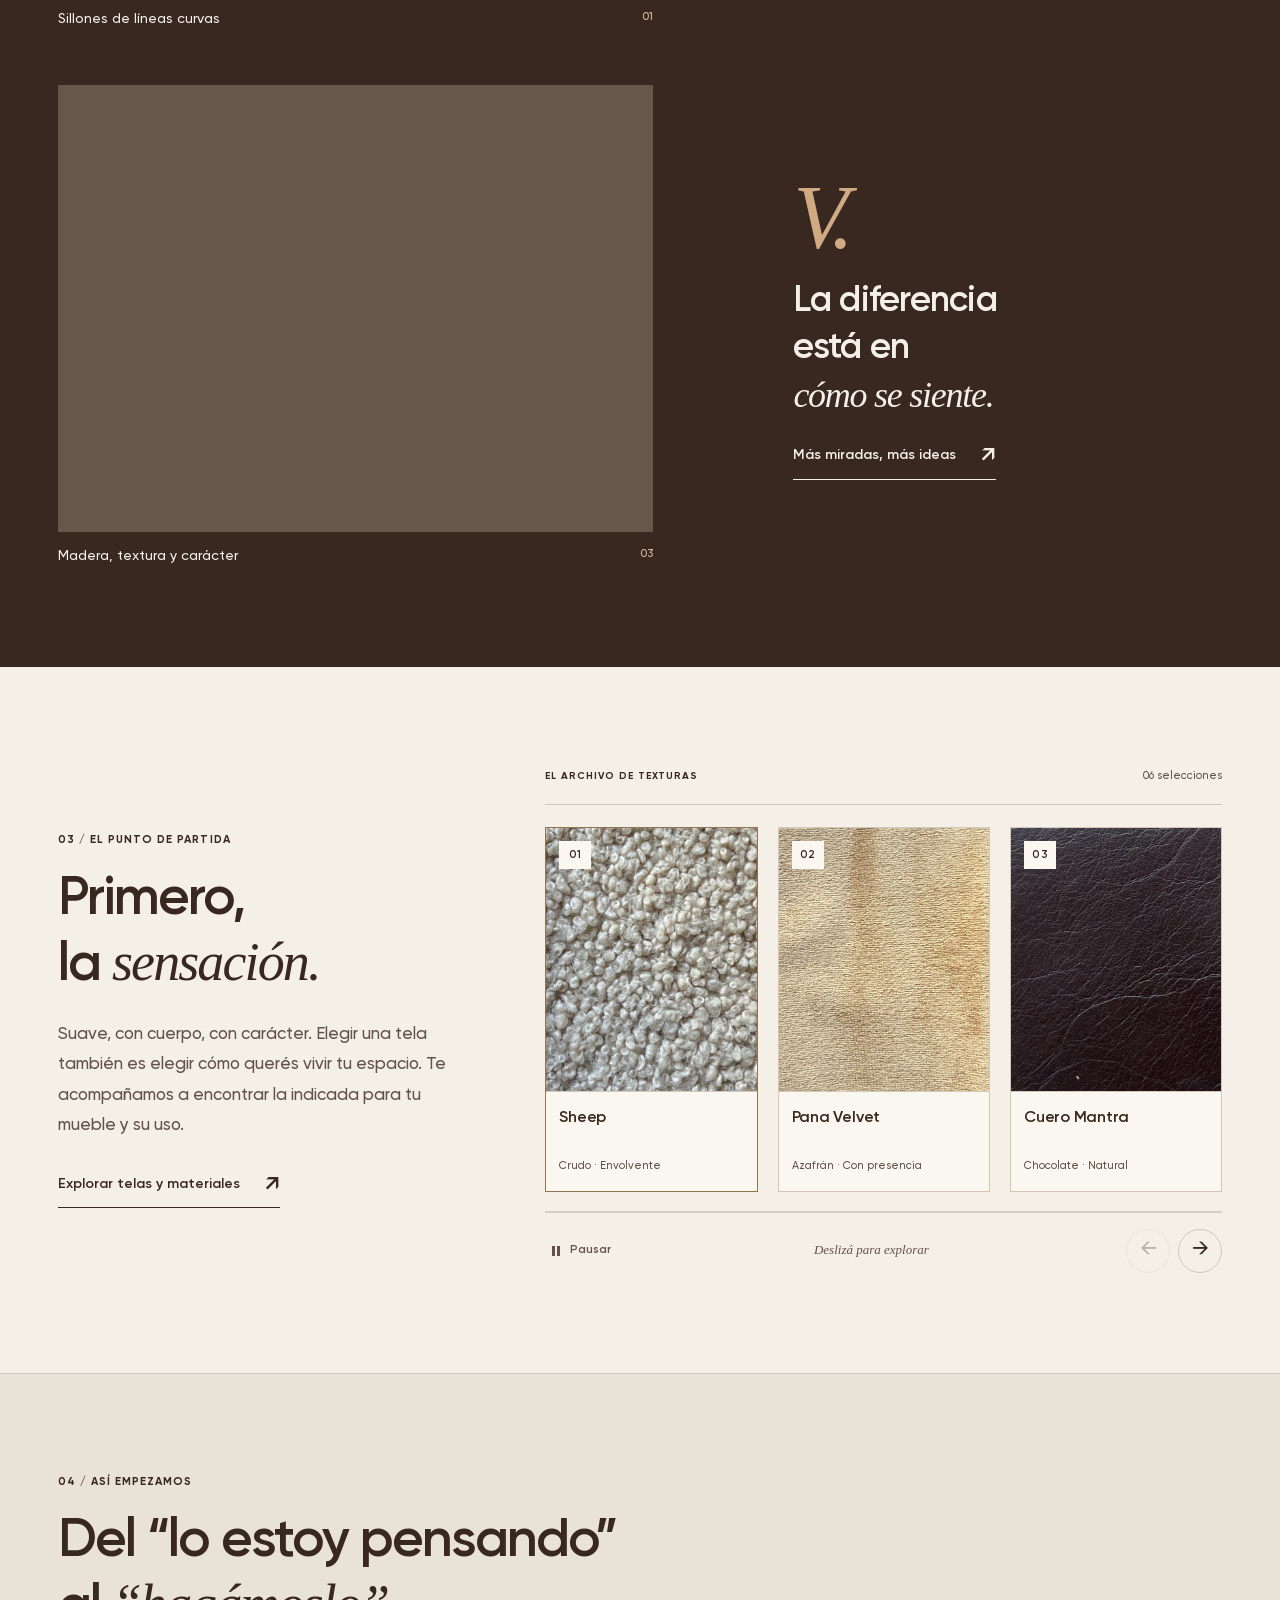
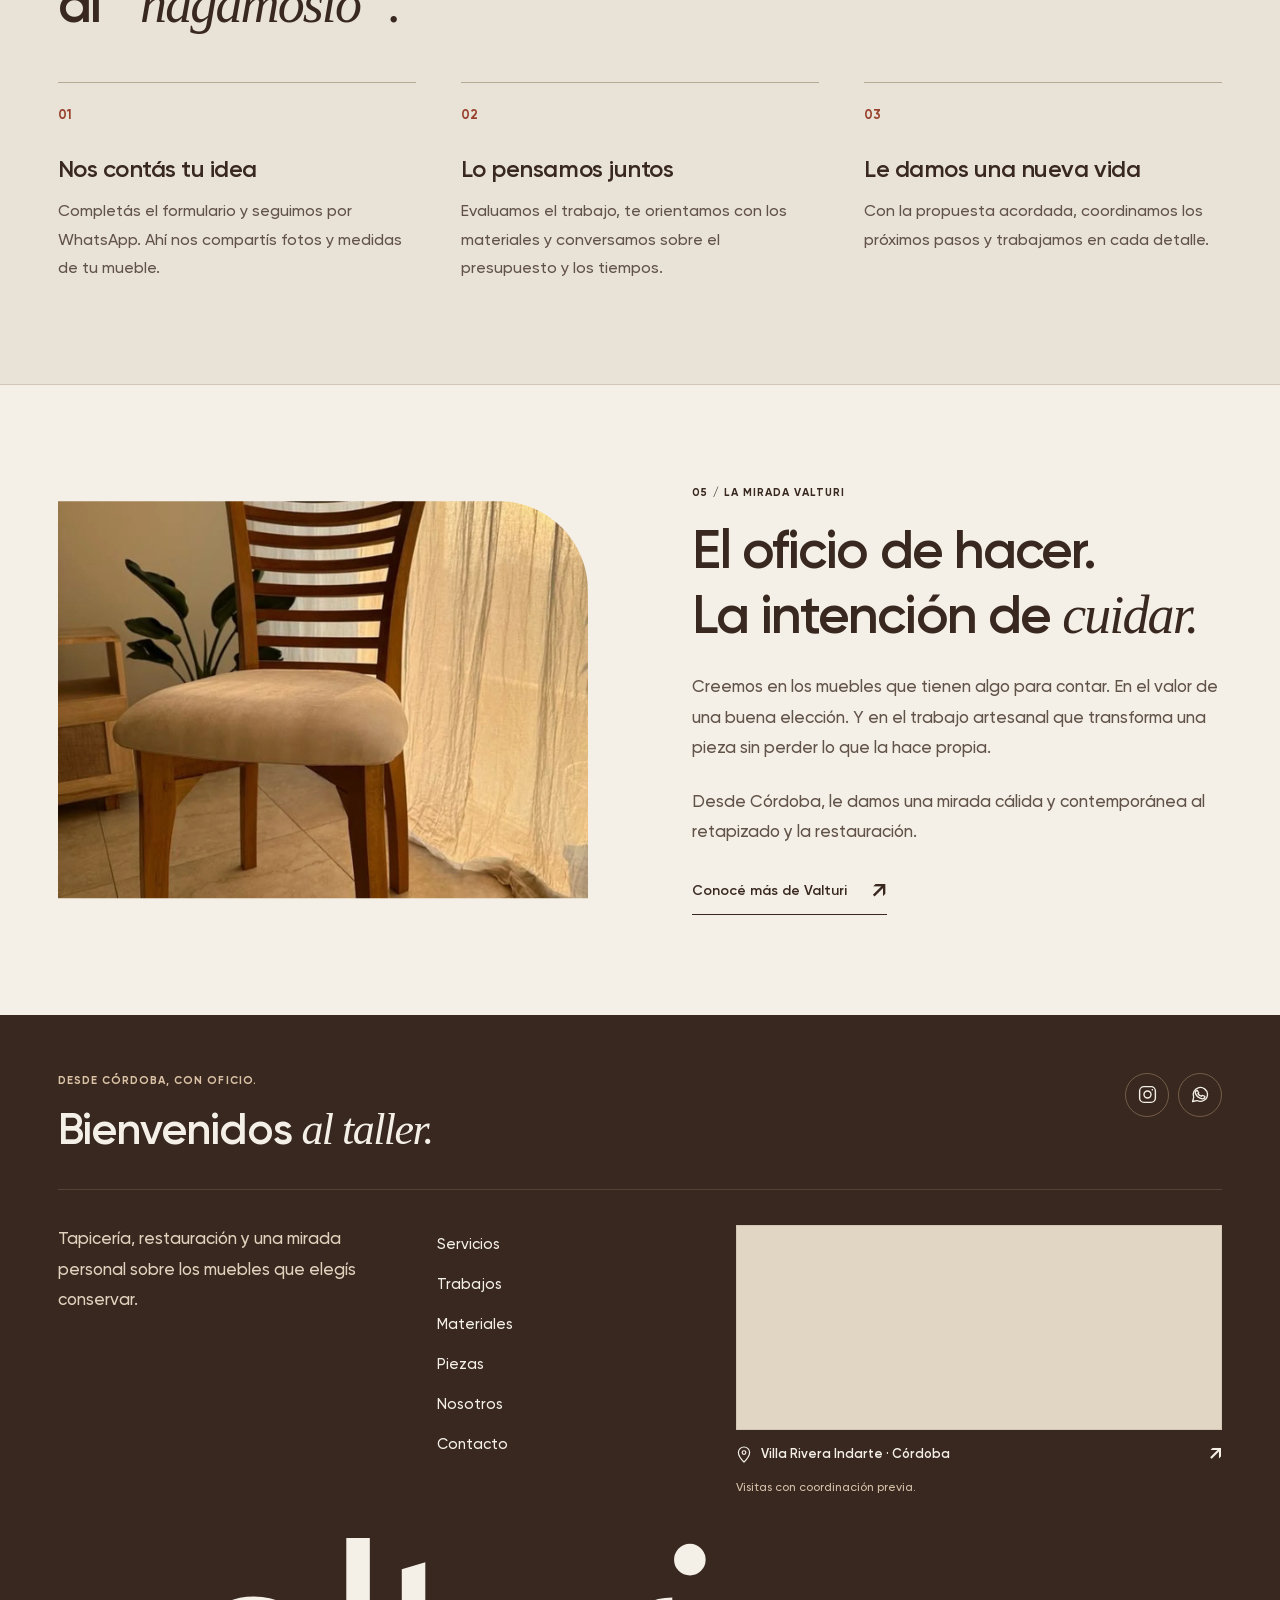
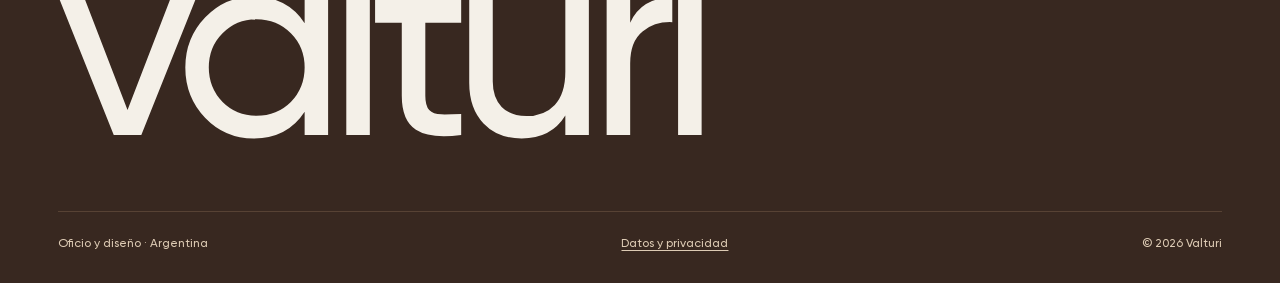
==== commit 422483e6: "Limpia documentación auxiliar" ====
--- a/index.html
+++ b/index.html
@@ -5,7 +5,6 @@
   <meta name="viewport" content="width=device-width, initial-scale=1">
   <title>Tapicería y retapizado en Córdoba | Valturi Tapizados</title>
   <meta name="description" content="Retapizado y restauración de muebles en Córdoba. Descubrí el oficio, las texturas y los trabajos de Valturi y contanos qué querés renovar.">
-  <!-- Home principal. Home2 se conserva sólo como copia de revisión. -->
   <meta name="robots" content="index,follow,max-image-preview:large,max-snippet:-1,max-video-preview:-1">
   <meta name="theme-color" content="#f4f0e8">
   <link rel="canonical" href="https://web-valturi-1-55.vercel.app/">
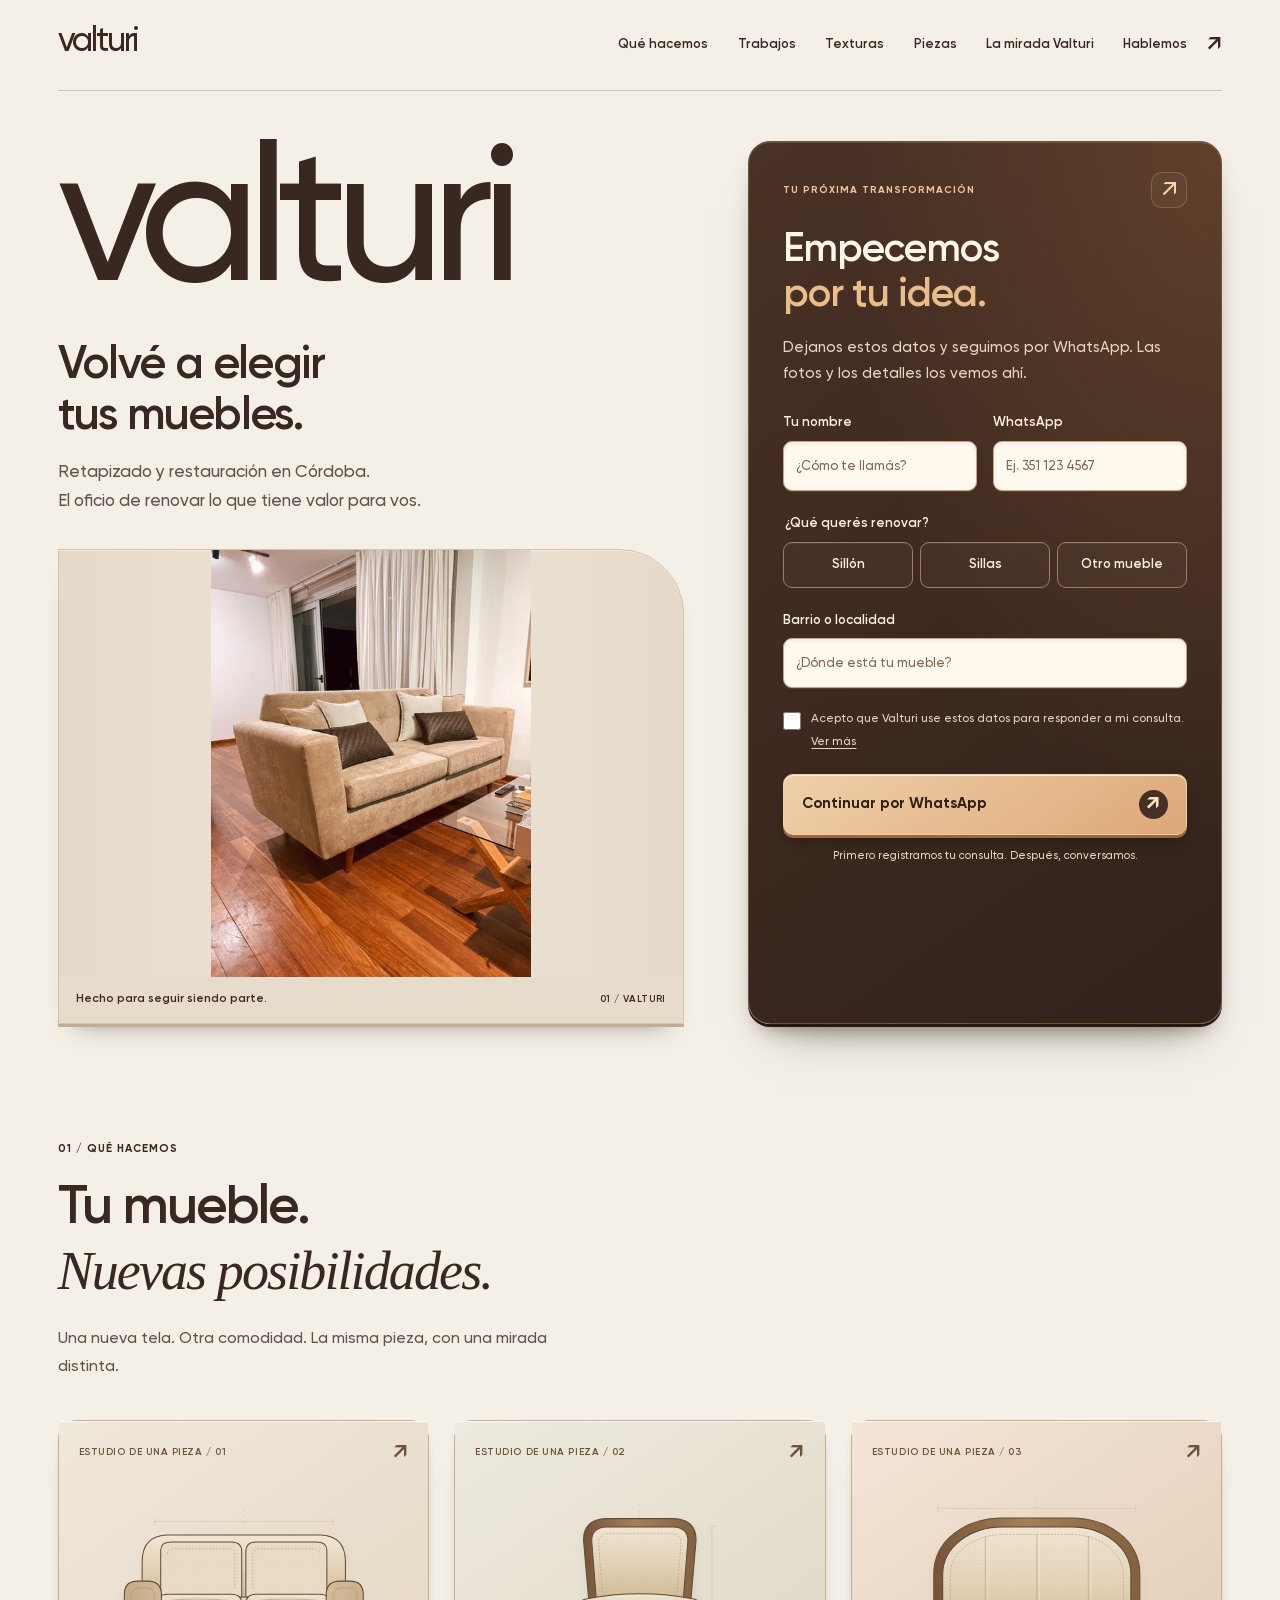
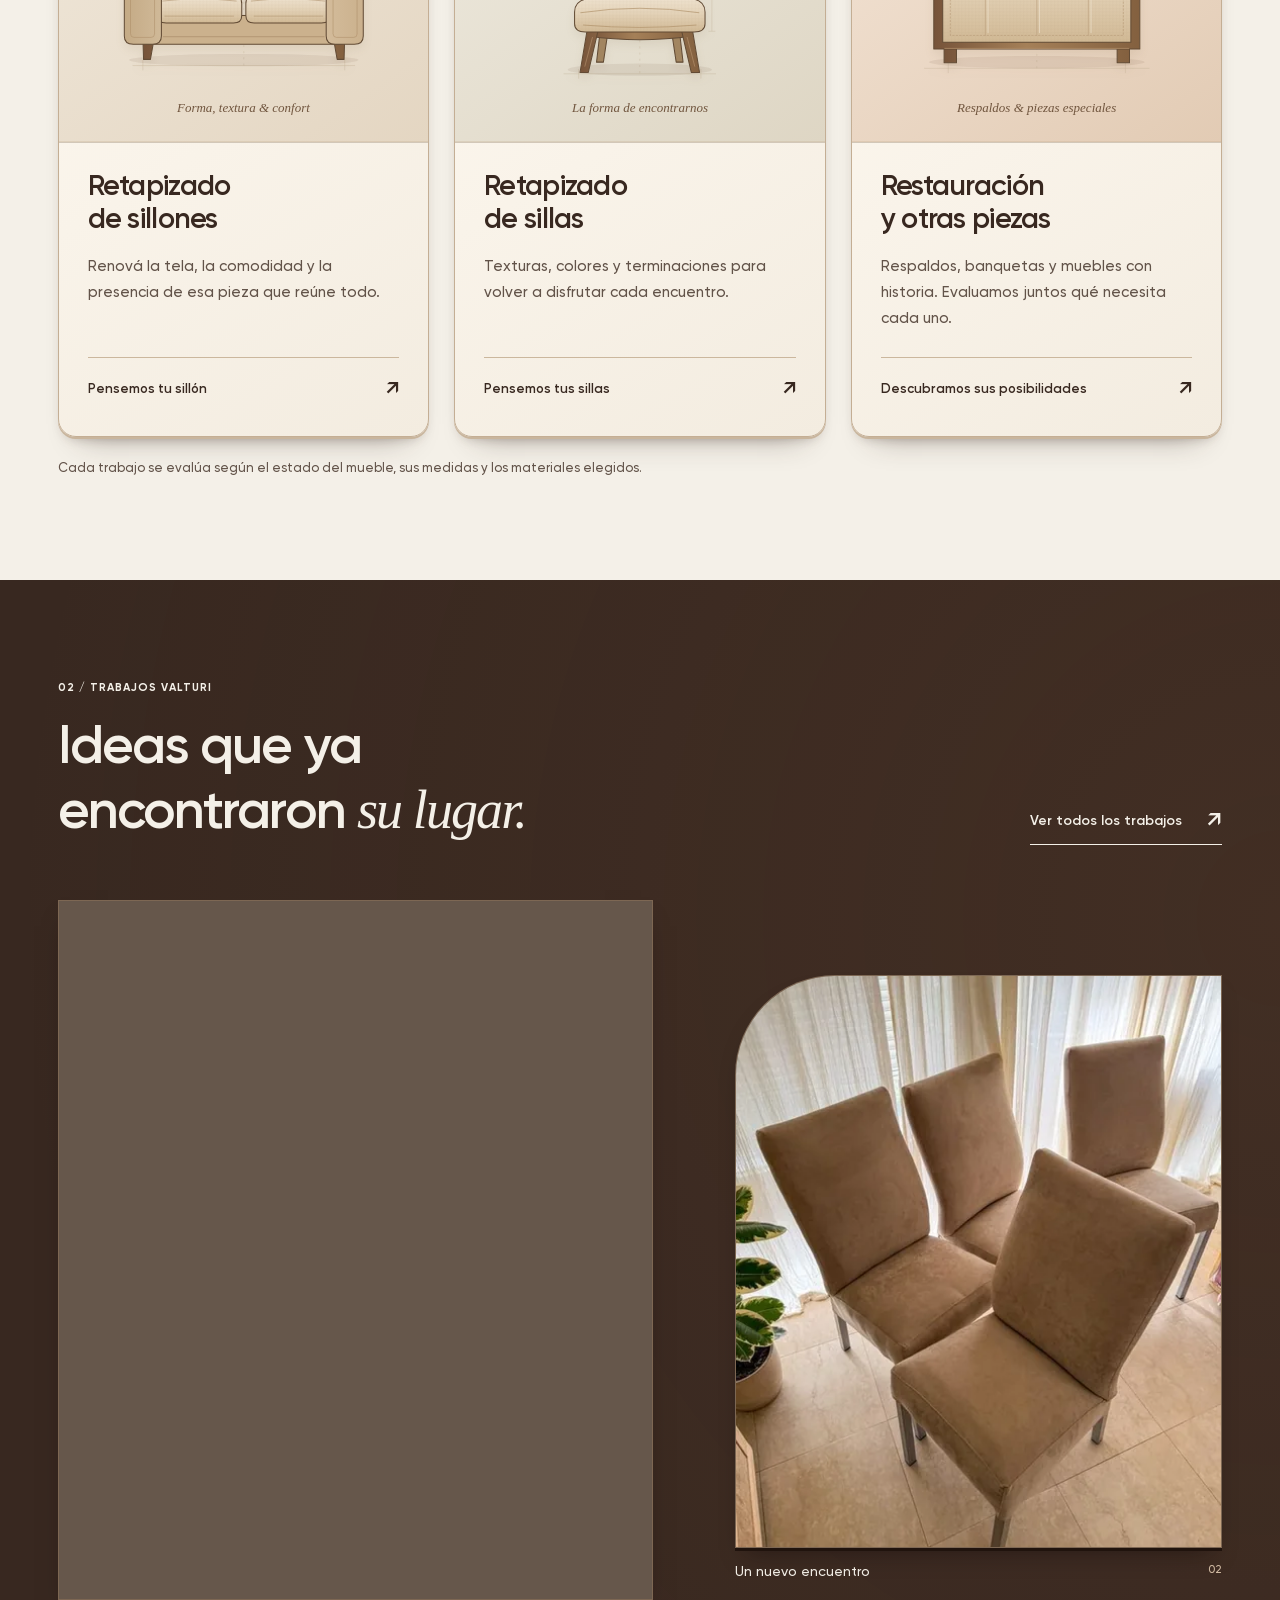
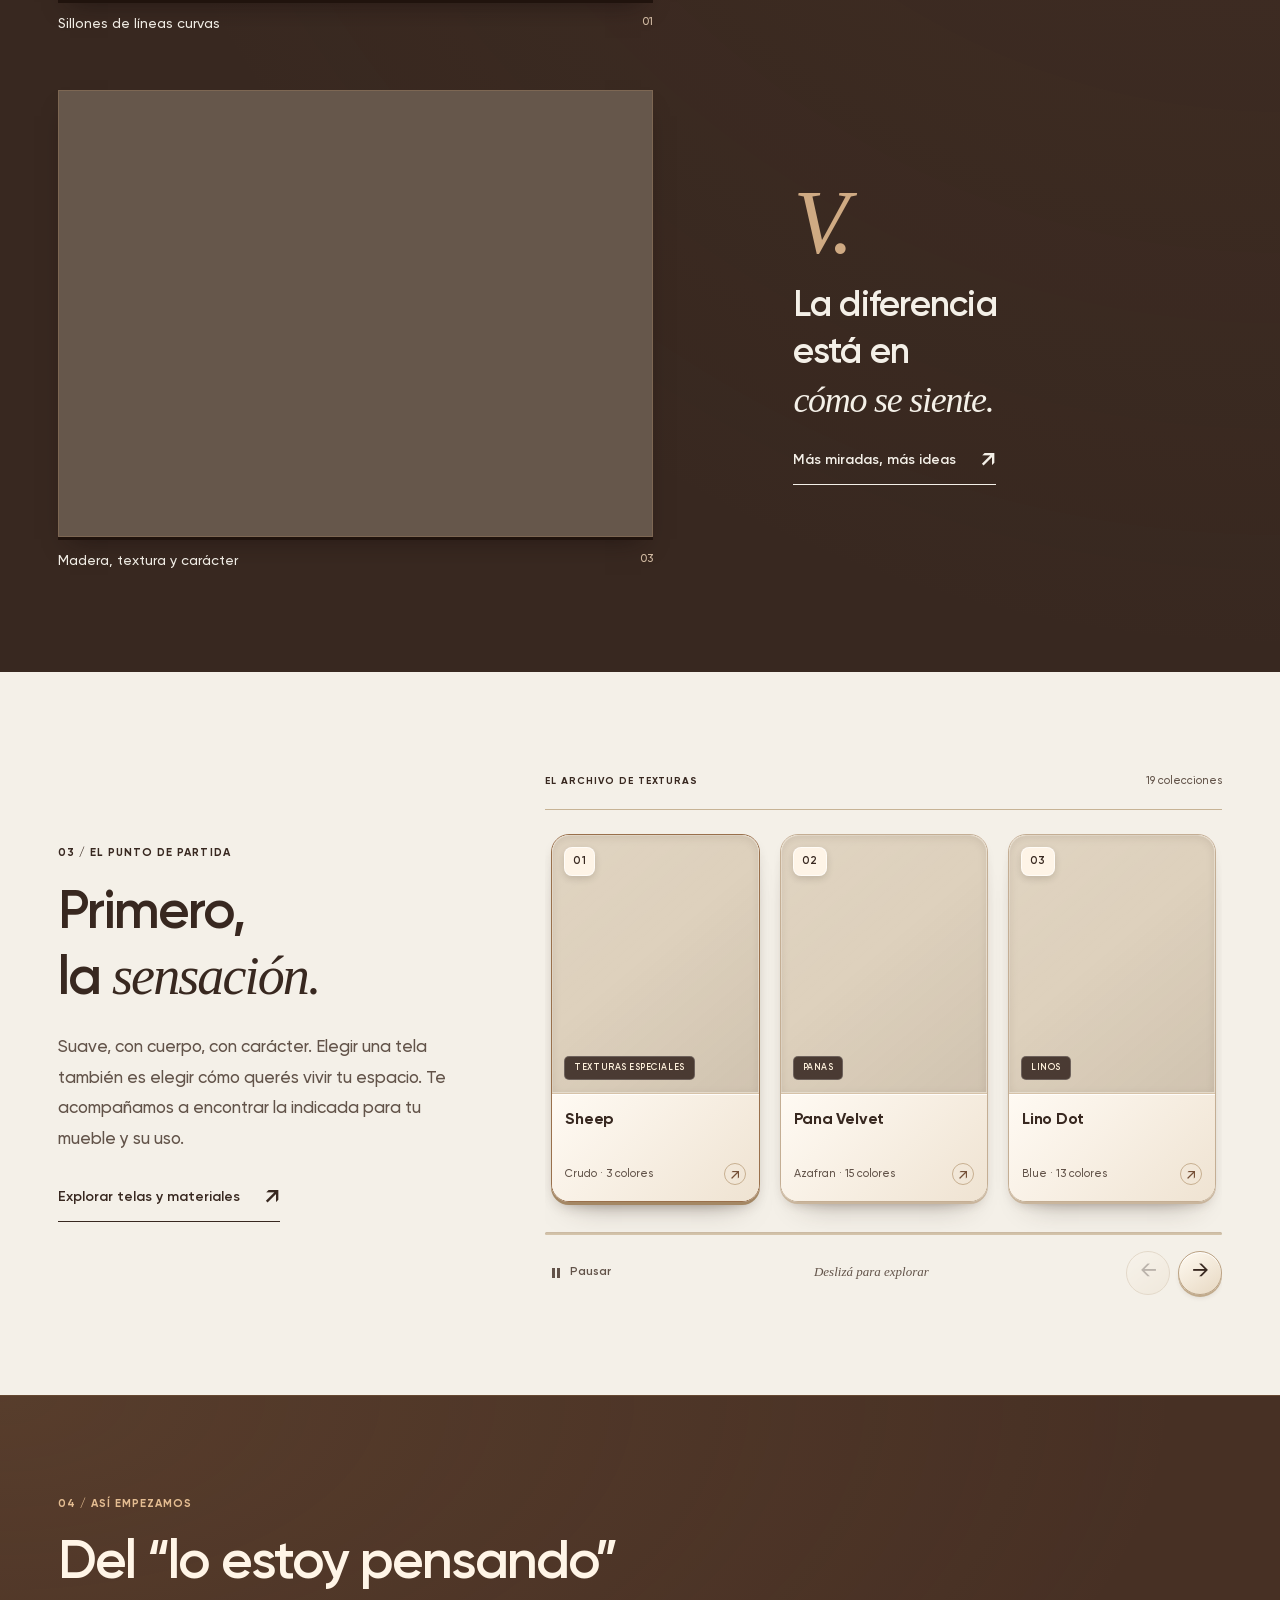
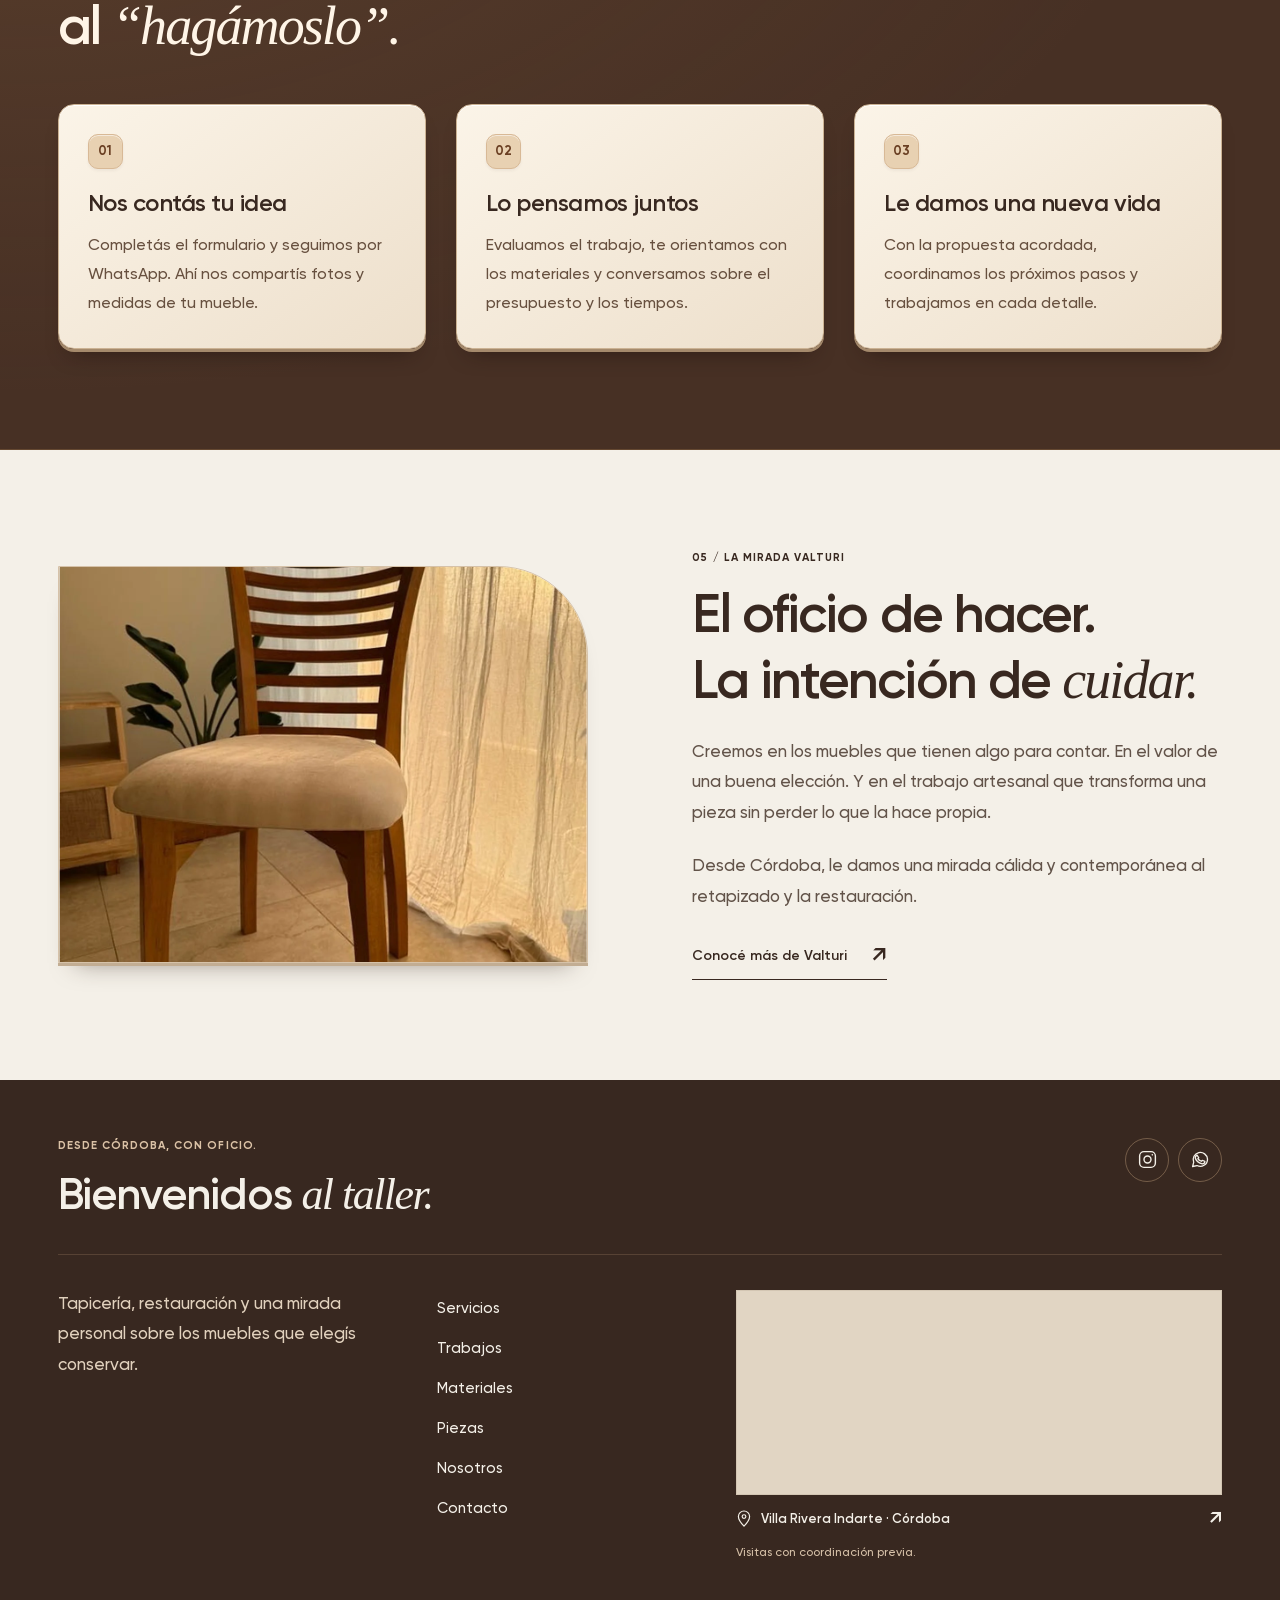
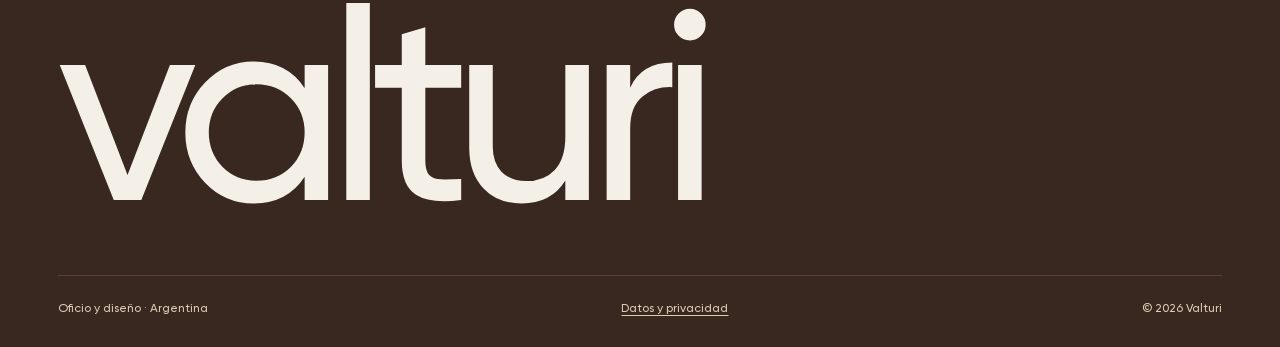
==== commit b3eaf90a: "Renueva el relieve visual, amplía el muestrario e integra Clarity" ====
--- a/index.html
+++ b/index.html
@@ -20,9 +20,9 @@
   <link rel="icon" href="assets/favicon.svg" type="image/svg+xml">
   <link rel="preload" href="assets/fonts/Gilroy-Semibold.woff2" as="font" type="font/woff2" crossorigin>
   <link rel="preload" href="assets/fonts/Gilroy-Medium.woff2" as="font" type="font/woff2" crossorigin>
-  <link rel="stylesheet" href="home.css?v=20261020-1">
+  <link rel="stylesheet" href="home.css?v=20261020-2">
   <script src="analytics.js" defer></script>
-  <script src="home-form.js?v=20261020-1" defer></script>
+  <script src="home-form.js?v=20261020-2" defer></script>
   <script src="home-ui.js?v=20261019-3" defer></script>
   <script type="application/ld+json">{"@context":"https://schema.org","@graph":[{"@type":"LocalBusiness","@id":"https://web-valturi-1-55.vercel.app/#business","name":"Valturi Tapizados","url":"https://web-valturi-1-55.vercel.app/","telephone":"+543515930925","address":{"@type":"PostalAddress","addressLocality":"Córdoba","addressRegion":"Córdoba","addressCountry":"AR"},"areaServed":{"@type":"City","name":"Córdoba"},"sameAs":["https://instagram.com/valturi.tapizados"]},{"@type":"WebSite","@id":"https://web-valturi-1-55.vercel.app/#website","url":"https://web-valturi-1-55.vercel.app/","name":"Valturi Tapizados","inLanguage":"es-AR"},{"@type":"WebPage","url":"https://web-valturi-1-55.vercel.app/","name":"Tapicería y retapizado en Córdoba | Valturi Tapizados","inLanguage":"es-AR"}]}</script>
 </head>
@@ -96,7 +96,7 @@
       <a href="#nosotros">La mirada Valturi</a>
       <a class="nav-contact" href="#consulta">Hablemos <span aria-hidden="true">↗</span></a>
     </nav>
-    <button class="menu-toggle" id="menu-toggle" type="button" aria-label="Abrir menú" aria-controls="mobile-menu" aria-expanded="false"><span></span><span></span></button>
+    <button class="menu-toggle" id="menu-toggle" type="button" aria-label="Abrir menú" aria-controls="mobile-menu" aria-expanded="false"><svg viewBox="0 0 24 24" width="24" height="24" fill="none" stroke="currentColor" stroke-width="1.8" stroke-linecap="round" aria-hidden="true" focusable="false"><path d="M4 6.5h16M4 12h16M4 17.5h16"/></svg></button>
   </header>
 
   <main id="contenido">
@@ -109,9 +109,9 @@
 
       <div class="inquiry" id="consulta">
         <div class="form-heading"><span class="eyebrow">Tu próxima transformación</span><span class="tiny-arrow" aria-hidden="true">↗</span></div>
-        <h2>Empecemos <br>por tu idea.</h2>
+        <h2>Empecemos <br><span>por tu idea.</span></h2>
         <p class="form-intro">Dejanos estos datos y seguimos por WhatsApp. Las fotos y los detalles los vemos ahí.</p>
-        <form id="lead-form" method="post" action="/api/home2-leads" aria-describedby="form-privacy">
+        <form data-clarity-mask="true" id="lead-form" method="post" action="/api/home2-leads" aria-describedby="form-privacy">
           <div class="field-row">
             <div class="field"><label for="lead-name">Tu nombre</label><input id="lead-name" name="name" autocomplete="given-name" minlength="2" maxlength="80" placeholder="¿Cómo te llamás?" required></div>
             <div class="field"><label for="lead-phone">WhatsApp</label><input id="lead-phone" name="phone" type="tel" autocomplete="tel" inputmode="tel" minlength="8" maxlength="30" placeholder="Ej. 351 123 4567" aria-describedby="phone-hint" required><span class="sr-only" id="phone-hint">Ingresá entre 8 y 15 dígitos, con código de área.</span></div>
@@ -163,14 +163,27 @@
     <section class="materials-section section wrap" id="materiales" aria-labelledby="materials-title">
       <div class="materials-intro"><p class="eyebrow">03 / El punto de partida</p><h2 id="materials-title">Primero, <br>la <span class="serif-word">sensación.</span></h2><p class="body-copy">Suave, con cuerpo, con carácter. Elegir una tela también es elegir cómo querés vivir tu espacio. Te acompañamos a encontrar la indicada para tu mueble y su uso.</p><a class="text-link" href="materiales.html">Explorar telas y materiales <span aria-hidden="true">↗</span></a></div>
       <div class="material-carousel" id="material-carousel" role="region" aria-roledescription="carrusel" aria-label="Muestrario de telas y materiales">
-        <div class="sample-heading"><span class="eyebrow">El archivo de texturas</span><span class="sample-count">06 selecciones</span></div>
+        <div class="sample-heading"><span class="eyebrow">El archivo de texturas</span><span class="sample-count" id="sample-count">19 colecciones</span></div>
         <div class="swatch-track" id="swatch-track" tabindex="0" aria-label="Deslizá para explorar los materiales. También podés usar las flechas del teclado.">
-          <a class="swatch-card is-current" href="materiales/sheep.html" data-material="sheep"><div class="sample-fabric"><img src="assets/materials/sheep/crudo-main.webp" alt="Textura de la colección Sheep en color crudo" width="300" height="380" loading="lazy" decoding="async"><span class="sample-tag" aria-hidden="true">01</span></div><span class="sample-label"><span class="swatch-name">Sheep</span><span class="swatch-note">Crudo · Envolvente</span></span></a>
-          <a class="swatch-card" href="materiales/pana-velvet.html" data-material="pana-velvet"><div class="sample-fabric"><img src="assets/materials/pana-velvet/azafran-main.webp" alt="Muestra de pana Velvet en color azafrán" width="300" height="380" loading="lazy" decoding="async"><span class="sample-tag" aria-hidden="true">02</span></div><span class="sample-label"><span class="swatch-name">Pana Velvet</span><span class="swatch-note">Azafrán · Con presencia</span></span></a>
-          <a class="swatch-card" href="materiales/cuero-vacuno-mantra.html" data-material="cuero-mantra"><div class="sample-fabric"><img src="assets/materials/cuero-vacuno-mantra/chocolate-main.webp" alt="Muestra de cuero vacuno Mantra color chocolate" width="300" height="380" loading="lazy" decoding="async"><span class="sample-tag" aria-hidden="true">03</span></div><span class="sample-label"><span class="swatch-name">Cuero Mantra</span><span class="swatch-note">Chocolate · Natural</span></span></a>
-          <a class="swatch-card" href="materiales/lino-dot.html" data-material="lino-dot"><div class="sample-fabric"><img src="assets/materials/lino-dot/blue-main.webp" alt="Muestra de lino Dot en color azul" width="300" height="380" loading="lazy" decoding="async"><span class="sample-tag" aria-hidden="true">04</span></div><span class="sample-label"><span class="swatch-name">Lino Dot</span><span class="swatch-note">Blue · Trama y calma</span></span></a>
-          <a class="swatch-card" href="materiales/pana-velvet.html" data-material="pana-velvet-oxido"><div class="sample-fabric"><img src="assets/materials/pana-velvet/oxido-main.webp" alt="Muestra de pana Velvet en color óxido" width="300" height="380" loading="lazy" decoding="async"><span class="sample-tag" aria-hidden="true">05</span></div><span class="sample-label"><span class="swatch-name">Pana Velvet</span><span class="swatch-note">Óxido · Calidez</span></span></a>
-          <a class="swatch-card" href="materiales/cuerina-marbella.html" data-material="cuerina-marbella"><div class="sample-fabric"><img src="assets/materials/cuerina-marbella/arena-main.webp" alt="Muestra de cuerina Marbella color arena" width="300" height="380" loading="lazy" decoding="async"><span class="sample-tag" aria-hidden="true">06</span></div><span class="sample-label"><span class="swatch-name">Cuerina Marbella</span><span class="swatch-note">Arena · Sutileza</span></span></a>
+          <a class="swatch-card is-current" href="/materiales/sheep.html" data-material="sheep" data-family="texturas"><div class="sample-fabric"><img src="assets/materials/sheep/crudo-main.webp" alt="Sheep: trama en color Crudo" width="300" height="380" loading="lazy" decoding="async" fetchpriority="low"><span class="sample-tag" aria-hidden="true">01</span><span class="sample-family">Texturas especiales</span></div><span class="sample-label"><span class="swatch-name">Sheep</span><span class="swatch-note">Crudo · 3 colores <span aria-hidden="true">↗</span></span></span></a>
+          <a class="swatch-card" href="/materiales/pana-velvet.html" data-material="pana-velvet" data-family="panas"><div class="sample-fabric"><img src="assets/materials/pana-velvet/azafran-main.webp" alt="Pana Velvet: trama en color Azafran" width="300" height="380" loading="lazy" decoding="async" fetchpriority="low"><span class="sample-tag" aria-hidden="true">02</span><span class="sample-family">Panas</span></div><span class="sample-label"><span class="swatch-name">Pana Velvet</span><span class="swatch-note">Azafran · 15 colores <span aria-hidden="true">↗</span></span></span></a>
+          <a class="swatch-card" href="/materiales/lino-dot.html" data-material="lino-dot" data-family="linos"><div class="sample-fabric"><img src="assets/materials/lino-dot/blue-main.webp" alt="Lino Dot: trama en color Blue" width="300" height="380" loading="lazy" decoding="async" fetchpriority="low"><span class="sample-tag" aria-hidden="true">03</span><span class="sample-family">Linos</span></div><span class="sample-label"><span class="swatch-name">Lino Dot</span><span class="swatch-note">Blue · 13 colores <span aria-hidden="true">↗</span></span></span></a>
+          <a class="swatch-card" href="/materiales/cuero-vacuno-mantra.html" data-material="cuero-vacuno-mantra" data-family="cuero"><div class="sample-fabric"><img src="assets/materials/cuero-vacuno-mantra/chocolate-main.webp" alt="Cuero vacuno Mantra: trama en color Chocolate" width="300" height="380" loading="lazy" decoding="async" fetchpriority="low"><span class="sample-tag" aria-hidden="true">04</span><span class="sample-family">Cuero vacuno</span></div><span class="sample-label"><span class="swatch-name">Cuero vacuno Mantra</span><span class="swatch-note">Chocolate · 5 colores <span aria-hidden="true">↗</span></span></span></a>
+          <a class="swatch-card" href="/materiales/lino-boucle-largo.html" data-material="lino-boucle-largo" data-family="linos"><div class="sample-fabric"><img src="assets/materials/lino-boucle-largo/beige-main.webp" alt="Lino Bouclé largo: trama en color Beige" width="300" height="380" loading="lazy" decoding="async" fetchpriority="low"><span class="sample-tag" aria-hidden="true">05</span><span class="sample-family">Linos</span></div><span class="sample-label"><span class="swatch-name">Lino Bouclé largo</span><span class="swatch-note">Beige · 8 colores <span aria-hidden="true">↗</span></span></span></a>
+          <a class="swatch-card" href="/materiales/pana-panne.html" data-material="pana-panne" data-family="panas"><div class="sample-fabric"><img src="assets/materials/pana-panne/dulce-de-leche-main.webp" alt="Pana Panne: trama en color Dulce de leche" width="300" height="380" loading="lazy" decoding="async" fetchpriority="low"><span class="sample-tag" aria-hidden="true">06</span><span class="sample-family">Panas</span></div><span class="sample-label"><span class="swatch-name">Pana Panne</span><span class="swatch-note">Dulce de leche · 16 colores <span aria-hidden="true">↗</span></span></span></a>
+          <a class="swatch-card" href="/materiales/cuerina-marbella.html" data-material="cuerina-marbella" data-family="cuerinas"><div class="sample-fabric"><img src="assets/materials/cuerina-marbella/arena-main.webp" alt="Cuerina Marbella: trama en color Arena" width="300" height="380" loading="lazy" decoding="async" fetchpriority="low"><span class="sample-tag" aria-hidden="true">07</span><span class="sample-family">Cuerinas</span></div><span class="sample-label"><span class="swatch-name">Cuerina Marbella</span><span class="swatch-note">Arena · 10 colores <span aria-hidden="true">↗</span></span></span></a>
+          <a class="swatch-card" href="/materiales/pana-thor.html" data-material="pana-thor" data-family="panas"><div class="sample-fabric"><img src="assets/materials/pana-thor/alga-main.webp" alt="Pana Thor: trama en color Alga" width="300" height="380" loading="lazy" decoding="async" fetchpriority="low"><span class="sample-tag" aria-hidden="true">08</span><span class="sample-family">Panas</span></div><span class="sample-label"><span class="swatch-name">Pana Thor</span><span class="swatch-note">Alga · 9 colores <span aria-hidden="true">↗</span></span></span></a>
+          <a class="swatch-card" href="/materiales/lino-mecha.html" data-material="lino-mecha" data-family="linos"><div class="sample-fabric"><img src="assets/materials/lino-mecha/arena-main.webp" alt="Lino Mecha: trama en color Arena" width="300" height="380" loading="lazy" decoding="async" fetchpriority="low"><span class="sample-tag" aria-hidden="true">09</span><span class="sample-family">Linos</span></div><span class="sample-label"><span class="swatch-name">Lino Mecha</span><span class="swatch-note">Arena · 16 colores <span aria-hidden="true">↗</span></span></span></a>
+          <a class="swatch-card" href="/materiales/cuero-vacuno-riviera.html" data-material="cuero-vacuno-riviera" data-family="cuero"><div class="sample-fabric"><img src="assets/materials/cuero-vacuno-riviera/angora-main.webp" alt="Cuero vacuno Riviera: trama en color Angora" width="300" height="380" loading="lazy" decoding="async" fetchpriority="low"><span class="sample-tag" aria-hidden="true">10</span><span class="sample-family">Cuero vacuno</span></div><span class="sample-label"><span class="swatch-name">Cuero vacuno Riviera</span><span class="swatch-note">Angora · 16 colores <span aria-hidden="true">↗</span></span></span></a>
+          <a class="swatch-card" href="/materiales/pana-hulk.html" data-material="pana-hulk" data-family="panas"><div class="sample-fabric"><img src="assets/materials/pana-hulk/dijon-main.webp" alt="Pana Hulk: trama en color Dijon" width="300" height="380" loading="lazy" decoding="async" fetchpriority="low"><span class="sample-tag" aria-hidden="true">11</span><span class="sample-family">Panas</span></div><span class="sample-label"><span class="swatch-name">Pana Hulk</span><span class="swatch-note">Dijon · 12 colores <span aria-hidden="true">↗</span></span></span></a>
+          <a class="swatch-card" href="/materiales/cuerina-legards.html" data-material="cuerina-legards" data-family="cuerinas"><div class="sample-fabric"><img src="assets/materials/cuerina-legards/grey-main.webp" alt="Cuerina Legards: trama en color Grey" width="300" height="380" loading="lazy" decoding="async" fetchpriority="low"><span class="sample-tag" aria-hidden="true">12</span><span class="sample-family">Cuerinas</span></div><span class="sample-label"><span class="swatch-name">Cuerina Legards</span><span class="swatch-note">Grey · 5 colores <span aria-hidden="true">↗</span></span></span></a>
+          <a class="swatch-card" href="/materiales/lino-scandal.html" data-material="lino-scandal" data-family="linos"><div class="sample-fabric"><img src="assets/materials/lino-scandal/coral-main.webp" alt="Lino Scandal: trama en color Coral" width="300" height="380" loading="lazy" decoding="async" fetchpriority="low"><span class="sample-tag" aria-hidden="true">13</span><span class="sample-family">Linos</span></div><span class="sample-label"><span class="swatch-name">Lino Scandal</span><span class="swatch-note">Coral · 11 colores <span aria-hidden="true">↗</span></span></span></a>
+          <a class="swatch-card" href="/materiales/pana-velutti.html" data-material="pana-velutti" data-family="panas"><div class="sample-fabric"><img src="assets/materials/pana-velutti/almond-main.webp" alt="Pana Velutti: trama en color Almond" width="300" height="380" loading="lazy" decoding="async" fetchpriority="low"><span class="sample-tag" aria-hidden="true">14</span><span class="sample-family">Panas</span></div><span class="sample-label"><span class="swatch-name">Pana Velutti</span><span class="swatch-note">Almond · 10 colores <span aria-hidden="true">↗</span></span></span></a>
+          <a class="swatch-card" href="/materiales/cuero-vacuno-novapelli.html" data-material="cuero-vacuno-novapelli" data-family="cuero"><div class="sample-fabric"><img src="assets/materials/cuero-vacuno-novapelli/moss-main.webp" alt="Cuero vacuno Novapelli: trama en color Moss" width="300" height="380" loading="lazy" decoding="async" fetchpriority="low"><span class="sample-tag" aria-hidden="true">15</span><span class="sample-family">Cuero vacuno</span></div><span class="sample-label"><span class="swatch-name">Cuero vacuno Novapelli</span><span class="swatch-note">Moss · 2 colores <span aria-hidden="true">↗</span></span></span></a>
+          <a class="swatch-card" href="/materiales/lino-spazio.html" data-material="lino-spazio" data-family="linos"><div class="sample-fabric"><img src="assets/materials/lino-spazio/africano-main.webp" alt="Lino Spazio: trama en color Africano" width="300" height="380" loading="lazy" decoding="async" fetchpriority="low"><span class="sample-tag" aria-hidden="true">16</span><span class="sample-family">Linos</span></div><span class="sample-label"><span class="swatch-name">Lino Spazio</span><span class="swatch-note">Africano · 17 colores <span aria-hidden="true">↗</span></span></span></a>
+          <a class="swatch-card" href="/materiales/cuerina-nebraska.html" data-material="cuerina-nebraska" data-family="cuerinas"><div class="sample-fabric"><img src="assets/materials/cuerina-nebraska/chocolate-main.webp" alt="Cuerina Nebraska: trama en color Chocolate" width="300" height="380" loading="lazy" decoding="async" fetchpriority="low"><span class="sample-tag" aria-hidden="true">17</span><span class="sample-family">Cuerinas</span></div><span class="sample-label"><span class="swatch-name">Cuerina Nebraska</span><span class="swatch-note">Chocolate · 9 colores <span aria-hidden="true">↗</span></span></span></a>
+          <a class="swatch-card" href="/materiales/cuero-vacuno-stragrain.html" data-material="cuero-vacuno-stragrain" data-family="cuero"><div class="sample-fabric"><img src="assets/materials/cuero-vacuno-stragrain/biscuit-main.webp" alt="Cuero vacuno Stragrain: trama en color Biscuit" width="300" height="380" loading="lazy" decoding="async" fetchpriority="low"><span class="sample-tag" aria-hidden="true">18</span><span class="sample-family">Cuero vacuno</span></div><span class="sample-label"><span class="swatch-name">Cuero vacuno Stragrain</span><span class="swatch-note">Biscuit · 8 colores <span aria-hidden="true">↗</span></span></span></a>
+          <a class="swatch-card" href="/materiales/cuerina-dakota.html" data-material="cuerina-dakota" data-family="cuerinas"><div class="sample-fabric"><img src="assets/materials/cuerina-dakota/color-2-main.webp" alt="Cuerina Dakota: trama en color Color 2" width="300" height="380" loading="lazy" decoding="async" fetchpriority="low"><span class="sample-tag" aria-hidden="true">19</span><span class="sample-family">Cuerinas</span></div><span class="sample-label"><span class="swatch-name">Cuerina Dakota</span><span class="swatch-note">Color 2 · 7 colores <span aria-hidden="true">↗</span></span></span></a>
         </div>
         <div class="sample-progress" aria-hidden="true"><span data-carousel-progress></span></div>
         <div class="sample-controls" data-carousel-controls hidden><button class="carousel-play" type="button" id="sample-play" aria-label="Pausar movimiento de materiales" aria-pressed="true"><svg width="12" height="12" viewBox="0 0 12 12" fill="currentColor" aria-hidden="true"><path class="pause-shape" d="M2 1h3v10H2zm5 0h3v10H7z"/><path class="play-shape" d="m3 1 8 5-8 5z"/></svg><span data-play-label>Pausar</span></button><span class="sample-instruction">Deslizá para explorar</span><div class="sample-arrows"><button type="button" id="sample-prev" aria-label="Ver materiales anteriores" aria-controls="swatch-track">←</button><button type="button" id="sample-next" aria-label="Ver más materiales" aria-controls="swatch-track">→</button></div></div>
@@ -197,9 +210,9 @@
     <div class="footer-bottom"><span>Oficio y diseño · Argentina</span><button class="privacy-trigger" type="button" data-privacy>Datos y privacidad</button><span>© <span id="footer-year">2026</span> Valturi</span></div>
   </div></footer>
 
-  <dialog class="menu-dialog" id="mobile-menu" aria-label="Menú de navegación"><div class="menu-top"><span class="wordmark">valturi</span><button type="button" id="menu-close" class="menu-close" aria-label="Cerrar menú"><span></span><span></span></button></div><nav aria-label="Navegación móvil"><a href="#contenido"><span>01</span>Inicio<span aria-hidden="true">↗</span></a><a href="#servicios"><span>02</span>Qué hacemos<span aria-hidden="true">↗</span></a><a href="#trabajos"><span>03</span>Trabajos<span aria-hidden="true">↗</span></a><a href="#materiales"><span>04</span>Materiales<span aria-hidden="true">↗</span></a><a href="productos.html"><span>05</span>Piezas<span aria-hidden="true">↗</span></a><a href="#nosotros"><span>06</span>La mirada Valturi<span aria-hidden="true">↗</span></a><a class="menu-talk" href="#consulta">Hablemos de tu mueble<span aria-hidden="true">↗</span></a></nav><p class="menu-location">Villa Rivera Indarte · Córdoba, Argentina</p></dialog>
+  <dialog class="menu-dialog" id="mobile-menu" aria-label="Menú de navegación"><div class="menu-top"><span class="wordmark">valturi</span><button type="button" id="menu-close" class="menu-close" aria-label="Cerrar menú"><svg viewBox="0 0 24 24" width="24" height="24" fill="none" stroke="currentColor" stroke-width="1.8" stroke-linecap="round" aria-hidden="true" focusable="false"><path d="m6 6 12 12M18 6 6 18"/></svg></button></div><nav aria-label="Navegación móvil"><a href="#contenido"><span>01</span>Inicio<span aria-hidden="true">↗</span></a><a href="#servicios"><span>02</span>Qué hacemos<span aria-hidden="true">↗</span></a><a href="#trabajos"><span>03</span>Trabajos<span aria-hidden="true">↗</span></a><a href="#materiales"><span>04</span>Materiales<span aria-hidden="true">↗</span></a><a href="productos.html"><span>05</span>Piezas<span aria-hidden="true">↗</span></a><a href="#nosotros"><span>06</span>La mirada Valturi<span aria-hidden="true">↗</span></a><a class="menu-talk" href="#consulta">Hablemos de tu mueble<span aria-hidden="true">↗</span></a></nav><p class="menu-location">Villa Rivera Indarte · Córdoba, Argentina</p></dialog>
   <noscript><nav class="noscript-nav wrap" aria-label="Navegación sin JavaScript"><a href="servicios.html">Servicios</a><a href="trabajos.html">Trabajos</a><a href="materiales.html">Materiales</a><a href="productos.html">Piezas</a><a href="nosotros.html">Nosotros</a><a href="#consulta">Hablemos</a></nav></noscript>
 
-  <dialog id="privacy-dialog" class="privacy-dialog" aria-labelledby="privacy-title"><button type="button" class="dialog-close" aria-label="Cerrar información de privacidad" data-close-privacy>×</button><p class="eyebrow">Tu consulta, con claridad</p><h2 id="privacy-title">Sobre tus datos</h2><p>Valturi solicita tu nombre, WhatsApp, tipo de mueble y zona para responder a tu consulta y dar seguimiento a tu proyecto.</p><p>Al enviar el formulario, estos datos se registran en una planilla de acceso restringido del equipo, si la conexión está activa. Si el registro falla, te lo indicamos antes de ofrecerte continuar por WhatsApp.</p><p>También guardamos la fecha, la página de origen y, cuando existen, los identificadores de campaña. Los datos de contacto no se incluyen en los eventos de medición que envía esta página.</p><p>WhatsApp se abre con un mensaje preparado: vos decidís enviarlo. Podés pedir que Valturi corrija o elimine tu consulta escribiendo al mismo canal.</p><a class="text-link" href="https://wa.me/543515930925?text=Hola%20Valturi%2C%20quiero%20consultar%20sobre%20mis%20datos.">Consultar sobre mis datos ↗</a></dialog>
+  <dialog id="privacy-dialog" class="privacy-dialog" aria-labelledby="privacy-title"><button type="button" class="dialog-close" aria-label="Cerrar información de privacidad" data-close-privacy>×</button><p class="eyebrow">Tu consulta, con claridad</p><h2 id="privacy-title">Sobre tus datos</h2><p>Valturi solicita tu nombre, WhatsApp, tipo de mueble y zona para responder a tu consulta y dar seguimiento a tu proyecto.</p><p>Al enviar el formulario, estos datos se registran en una planilla de acceso restringido del equipo, si la conexión está activa. Si el registro falla, te lo indicamos antes de ofrecerte continuar por WhatsApp.</p><p>También guardamos la fecha, la página de origen y, cuando existen, los identificadores de campaña. Los datos de contacto no se incluyen en los eventos de medición que envía esta página.</p><p>Usamos Microsoft Clarity para entender cómo se navega la web y mejorar la experiencia. El formulario se oculta en las grabaciones para proteger tus datos de contacto.</p><p>WhatsApp se abre con un mensaje preparado: vos decidís enviarlo. Podés pedir que Valturi corrija o elimine tu consulta escribiendo al mismo canal.</p><a class="text-link" href="https://wa.me/543515930925?text=Hola%20Valturi%2C%20quiero%20consultar%20sobre%20mis%20datos.">Consultar sobre mis datos ↗</a></dialog>
 </body>
 </html>
--- a/home.css
+++ b/home.css
@@ -21,10 +21,12 @@
 .sr-only{position:absolute;width:1px;height:1px;margin:-1px;padding:0;overflow:hidden;clip-path:inset(50%);white-space:nowrap;border:0}
 .skip-link{position:fixed;z-index:100;left:16px;top:12px;padding:12px 20px;background:var(--ink);color:var(--cream);transform:translateY(-160%)}.skip-link:focus{transform:none}
 .site-header{display:flex;align-items:center;justify-content:space-between;gap:24px;min-height:78px;border-bottom:1px solid var(--line)}.header-brand{font-size:34px;min-height:44px;display:flex;align-items:center;padding-bottom:5px}.desktop-nav{display:none}
-.menu-toggle,.menu-close{position:relative;width:48px;height:48px;flex-shrink:0;background:transparent;border:1px solid var(--line);border-radius:50%;color:var(--ink)}
-.menu-toggle span,.menu-close span{position:absolute;left:12px;width:22px;height:1.7px;background:currentColor;transition:transform .25s,width .25s}.menu-toggle span:first-child{top:18px}.menu-toggle span:last-child{top:26px;width:15px;left:19px}.menu-toggle:hover span:last-child{width:22px;left:12px}
+ .menu-toggle,.menu-close{display:grid;place-items:center;position:relative;width:48px;height:48px;flex:0 0 48px;padding:0;border:1px solid #654532;border-radius:15px;background:linear-gradient(145deg,#523727,#36251d);color:#fbf3e7;box-shadow:inset 0 1px 0 #ffffff24,0 2px 0 #24160f,0 6px 12px -6px #38282070;transition:background .2s,box-shadow .2s}
+.menu-toggle svg,.menu-close svg{display:block;width:24px;height:24px;flex:none}
+.menu-toggle:hover,.menu-close:hover{background:#684632}
+.menu-toggle:active,.menu-close:active{box-shadow:inset 0 2px 5px #24160f60,0 1px 0 #24160f}
 .menu-dialog{position:fixed;inset:0 0 0 auto;margin:0;padding:0 25px 25px;width:min(100%,480px);max-width:100%;height:100%;max-height:100dvh;overflow-y:auto;border:0;background:var(--paper);color:var(--ink)}.menu-dialog::backdrop{background:rgba(34,22,15,.55);backdrop-filter:blur(5px)}
-.menu-top{display:flex;align-items:center;justify-content:space-between;min-height:94px;margin-bottom:25px;border-bottom:1px solid var(--line)}.menu-top>.wordmark{font-size:38px;padding-bottom:7px}.menu-close span:first-child{top:22px;transform:rotate(45deg)}.menu-close span:last-child{top:22px;transform:rotate(-45deg)}
+.menu-top{display:flex;align-items:center;justify-content:space-between;min-height:94px;margin-bottom:25px;border-bottom:1px solid var(--line)}.menu-top>.wordmark{font-size:38px;padding-bottom:7px}
 .menu-dialog nav{display:flex;flex-direction:column}.menu-dialog nav>a{display:grid;grid-template-columns:27px 1fr 22px;align-items:center;gap:12px;padding:15px 0;border-bottom:1px solid var(--line);font-size:clamp(22px,5.7vw,29px);font-weight:600;line-height:1.3;letter-spacing:-.025em;min-height:65px}.menu-dialog nav>a>span:first-child{font-size:10px;font-weight:500;letter-spacing:.05em;color:var(--rust)}.menu-dialog nav>a>span:last-child{font-size:23px;color:var(--rust);justify-self:end}
 .menu-dialog nav>.menu-talk{display:flex;justify-content:space-between;gap:15px;font-size:18px;letter-spacing:0;background:var(--ink);color:var(--cream);border:0;margin-top:26px;padding:17px 20px}.menu-dialog nav>.menu-talk>span{color:var(--cream)}.menu-location{font-size:11px;margin-top:28px;color:var(--muted)}
 .noscript-nav{display:flex;gap:15px;flex-wrap:wrap;padding-block:20px;font-size:14px;text-decoration:underline}
@@ -137,3 +139,65 @@
 .services{padding-top:42px}
 @media(min-width:760px){.services{padding-top:65px}}
 @media(min-width:1000px){.services{padding-top:72px}}
+:root{--card-edge:#c4ae94;--card-shadow:inset 0 1px 0 #ffffffd9,0 2px 0 #c9b59c,0 7px 13px -8px #38282066,0 22px 30px -24px #38282073}
+.hero-intro{padding-top:5px}
+.inquiry{position:relative;isolation:isolate;border:1px solid #72513b;border-radius:22px;background:radial-gradient(ellipse at 100% 0,#a56c414d,transparent 56%),linear-gradient(145deg,#493125,#32221b);color:#fff6e9;box-shadow:inset 0 1px 0 #ffffff24,0 3px 0 #28190f,0 14px 22px -12px #3828208c,0 32px 48px -32px #3828208c}
+.inquiry .form-heading .eyebrow{color:#edc69c;letter-spacing:.1em}
+.inquiry .tiny-arrow{display:grid;place-items:center;flex:0 0 36px;width:36px;height:36px;border:1px solid #bc8b656b;border-radius:11px;color:#f3d4ac;background:#ffffff08}
+.inquiry h2{color:#fff7ec}
+.inquiry h2>span{color:#e9bc8c}
+.inquiry .form-intro,.inquiry .consent,.inquiry .form-note{color:#e8d6c2}
+.inquiry .field label,.inquiry .furniture-field legend{color:#fff2e1}
+.inquiry .field input{min-height:48px;padding:11px 12px;border:1px solid #c2a58b;border-radius:9px;background:#fff9ef;color:#382820;box-shadow:inset 0 2px 4px #38282012,0 1px 0 #ffffff1a}
+.inquiry .field input::placeholder{color:#7d6652}
+.inquiry .field input:focus{border-color:#eebd8b;outline:2px solid #eebd8b;outline-offset:2px}
+.inquiry .furniture-options span{border:1px solid #9e7d62;border-radius:9px;background:#ffffff07;color:#fff1dc;box-shadow:inset 0 1px 0 #ffffff0d}
+.inquiry .furniture-options label:hover span{border-color:#e8bd8e}
+.inquiry .furniture-options input:checked+span{border-color:#ebc59e;background:linear-gradient(145deg,#f4d4af,#dca676);color:#362219;box-shadow:inset 0 1px 0 #fff3d8,0 3px 6px #1e100d4d}
+.inquiry .furniture-options input:focus-visible+span{outline-color:#f5d2a7}
+.inquiry .consent input{accent-color:#dba979}
+.inquiry :focus-visible{outline-color:#f3c998}
+.inquiry .submit-button{min-height:58px;border:1px solid #f1ceaa;border-radius:10px;background:linear-gradient(145deg,#efd0aa,#dda777);color:#302016;font-weight:700;box-shadow:inset 0 1px 0 #fff0d9,0 3px 0 #9b673e,0 9px 15px -8px #130b08cc;transition:background .2s,box-shadow .2s}
+.inquiry .submit-button:hover{background:#f3d6b3;box-shadow:inset 0 1px 0 #fff0d9,0 3px 0 #9b673e,0 12px 20px -9px #130b08cc}
+.inquiry .submit-button>span:last-child{display:grid;place-items:center;flex:0 0 29px;width:29px;height:29px;border-radius:50%;background:#443025;color:#f9e2c1;font-size:21px}
+.inquiry .form-note{font-size:11px;line-height:1.6}
+.inquiry .form-status{border-radius:8px}
+.service-card,.swatch-card{border-color:var(--card-edge);border-radius:18px;background:linear-gradient(150deg,#fffaf2,#f3ece0);box-shadow:var(--card-shadow);transition:border-color .25s,box-shadow .25s,transform .25s}
+.service-drawing{background:linear-gradient(145deg,#f0e8db,#e4d6c2);box-shadow:inset 0 1px 0 #ffffffbf,inset 0 -1px 0 #baa28540}
+.service-card:nth-child(2) .service-drawing{background:linear-gradient(145deg,#eeeadf,#ded6c4)}
+.service-card:nth-child(3) .service-drawing{background:linear-gradient(145deg,#f4e5d7,#e2cbb4)}
+.service-sketch{filter:drop-shadow(0 5px 4px #6a472314)}
+.service-link{border-color:#cbb79d}
+.hero-photo,.about-photo{border:1px solid #d6c2a9;box-shadow:inset 0 1px 0 #fff7,0 3px 0 #c2ad93,0 18px 24px -18px #38282080}
+.project-image{border:1px solid #b38d684d;box-shadow:0 3px 0 #20130d,0 14px 24px -12px #160c0c99}
+.work-section{background:radial-gradient(ellipse at 100% 20%,#79513726,transparent 70%),#382820}
+.process-section{border-block-color:#654831;background:radial-gradient(ellipse at 0 0,#99704b33,transparent 65%),#473024;color:#fff5e7}
+.process-section .section-heading>.eyebrow{color:#e3bc91}
+.process-grid{gap:20px}
+.process-grid li{padding:25px 23px 27px;border:1px solid #cbb293;border-radius:16px;background:linear-gradient(145deg,#fbf4e8,#eddfcb);color:var(--ink);box-shadow:inset 0 1px 0 #fff,0 3px 0 #a58a6c,0 15px 22px -14px #1c0f0cb3}
+.process-grid .step-number{position:static;display:grid;place-items:center;width:35px;height:35px;margin-bottom:20px;border:1px solid #d8b996;border-radius:10px;background:#e8d1b2;color:#6a3f23;box-shadow:inset 0 1px 0 #fff8,0 2px 3px #3828200d}
+.process-grid p{color:#67503f}
+.swatch-track{padding:24px 6px 30px;scroll-padding-inline:6px}
+.swatch-card{position:relative}
+.swatch-card.is-current{border-color:#99704c;box-shadow:inset 0 1px 0 #fff,0 3px 0 #a48764,0 8px 15px -8px #38282073,0 22px 30px -24px #38282080}
+.sample-fabric{border-radius:17px 17px 0 0}
+.sample-fabric::after{content:'';position:absolute;inset:0;pointer-events:none;border:1px solid #ffffff30;border-radius:inherit;box-shadow:inset 0 2px 9px #3828201a;background:linear-gradient(140deg,#ffffff12,transparent 45%,#21140d12)}
+.swatch-card[data-family="panas"]{--texture-zoom:2.1}
+.swatch-card[data-family="linos"]{--texture-zoom:2.3}
+.swatch-card[data-family="cuero"]{--texture-zoom:1.5}
+.swatch-card[data-family="cuerinas"]{--texture-zoom:1.4}
+.sample-tag{left:12px;top:12px;min-width:31px;height:29px;border:1px solid #ffffffad;border-radius:8px;background:#fff6e9f2;box-shadow:0 3px 7px #2b180e26}
+.sample-family{position:absolute;bottom:13px;left:12px;max-width:calc(100% - 24px);padding:4px 9px;border:1px solid #ffffff33;border-radius:5px;background:#35241edd;color:#fff2dd;font-size:9px;font-weight:600;line-height:1.5;letter-spacing:.06em;text-transform:uppercase;z-index:1}
+.sample-label{border-top-color:#d6c2a8;gap:10px;min-height:108px;background:linear-gradient(135deg,#fffaf3,#efe3d2);box-shadow:inset 0 1px 0 #ffffffd9}
+.swatch-name{font-weight:700}
+.swatch-note{display:flex;align-items:center;justify-content:space-between;gap:10px}
+.swatch-note>span{display:grid;place-items:center;flex:0 0 22px;width:22px;height:22px;border:1px solid #c7af90;border-radius:50%;color:#755037;font-size:15px}
+.sample-heading{border-bottom-color:#c7b395}
+.sample-arrows button{border-color:#bba283;background:linear-gradient(145deg,#fffaf1,#e7d8c2);box-shadow:inset 0 1px 0 #fff,0 2px 0 #c1aa8b,0 4px 6px -3px #38282033}
+.sample-arrows button:hover{background:#f3e7d6}
+.sample-arrows button:disabled{box-shadow:none}
+.sample-progress{height:3px;border-radius:4px;background:#d6c5ac;box-shadow:inset 0 1px 2px #38282017}
+@media(min-width:760px){.process-grid{gap:24px}.process-grid li{padding:25px 21px 28px}}
+@media(min-width:1000px){.process-grid{gap:30px}.process-grid li{padding:29px}.swatch-name{font-size:16px}.sample-label{padding-inline:13px;min-height:108px}}
+@media(hover:hover) and (pointer:fine) and (prefers-reduced-motion:no-preference){.service-card:hover,.swatch-card:hover{transform:translateY(-4px);box-shadow:inset 0 1px 0 #fff,0 3px 0 #baa184,0 12px 20px -10px #38282066,0 30px 38px -26px #38282080}}
+@media(prefers-reduced-motion:reduce){.service-card,.swatch-card,.inquiry .submit-button{transition:none}}
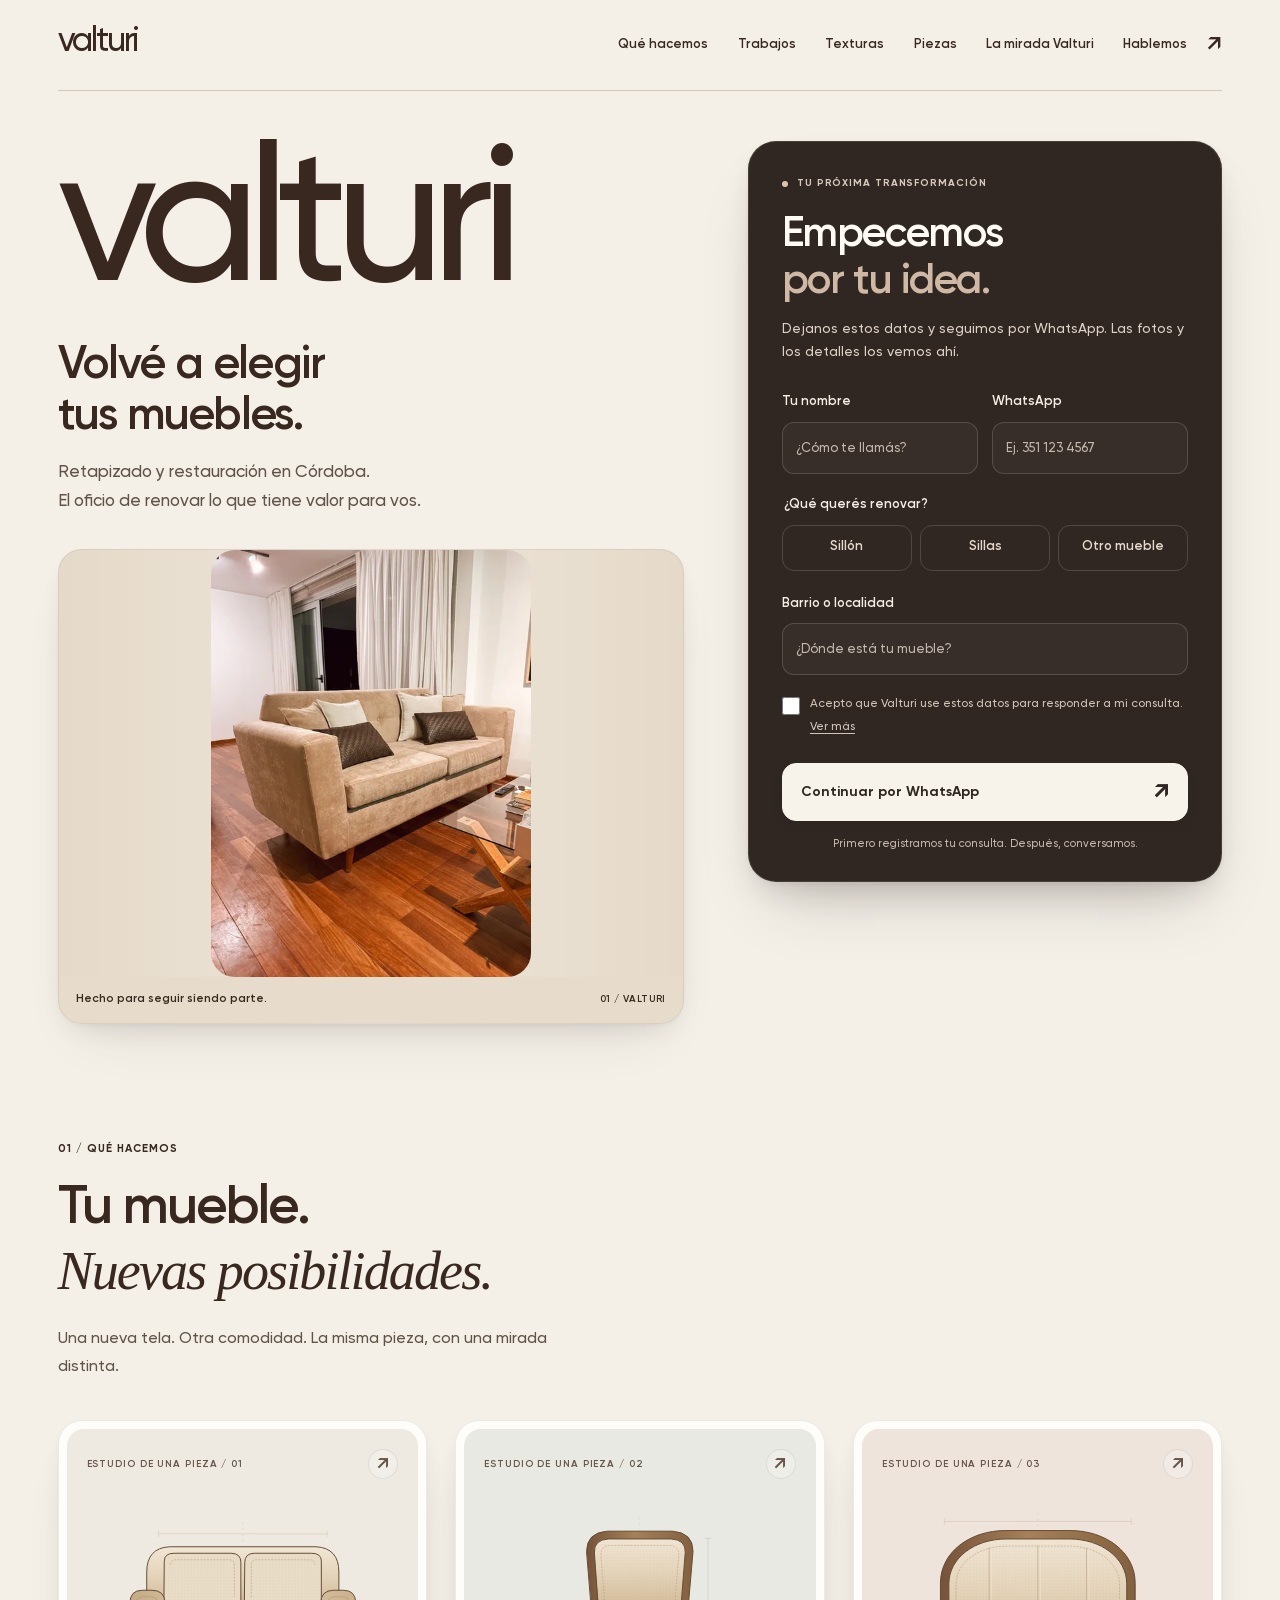
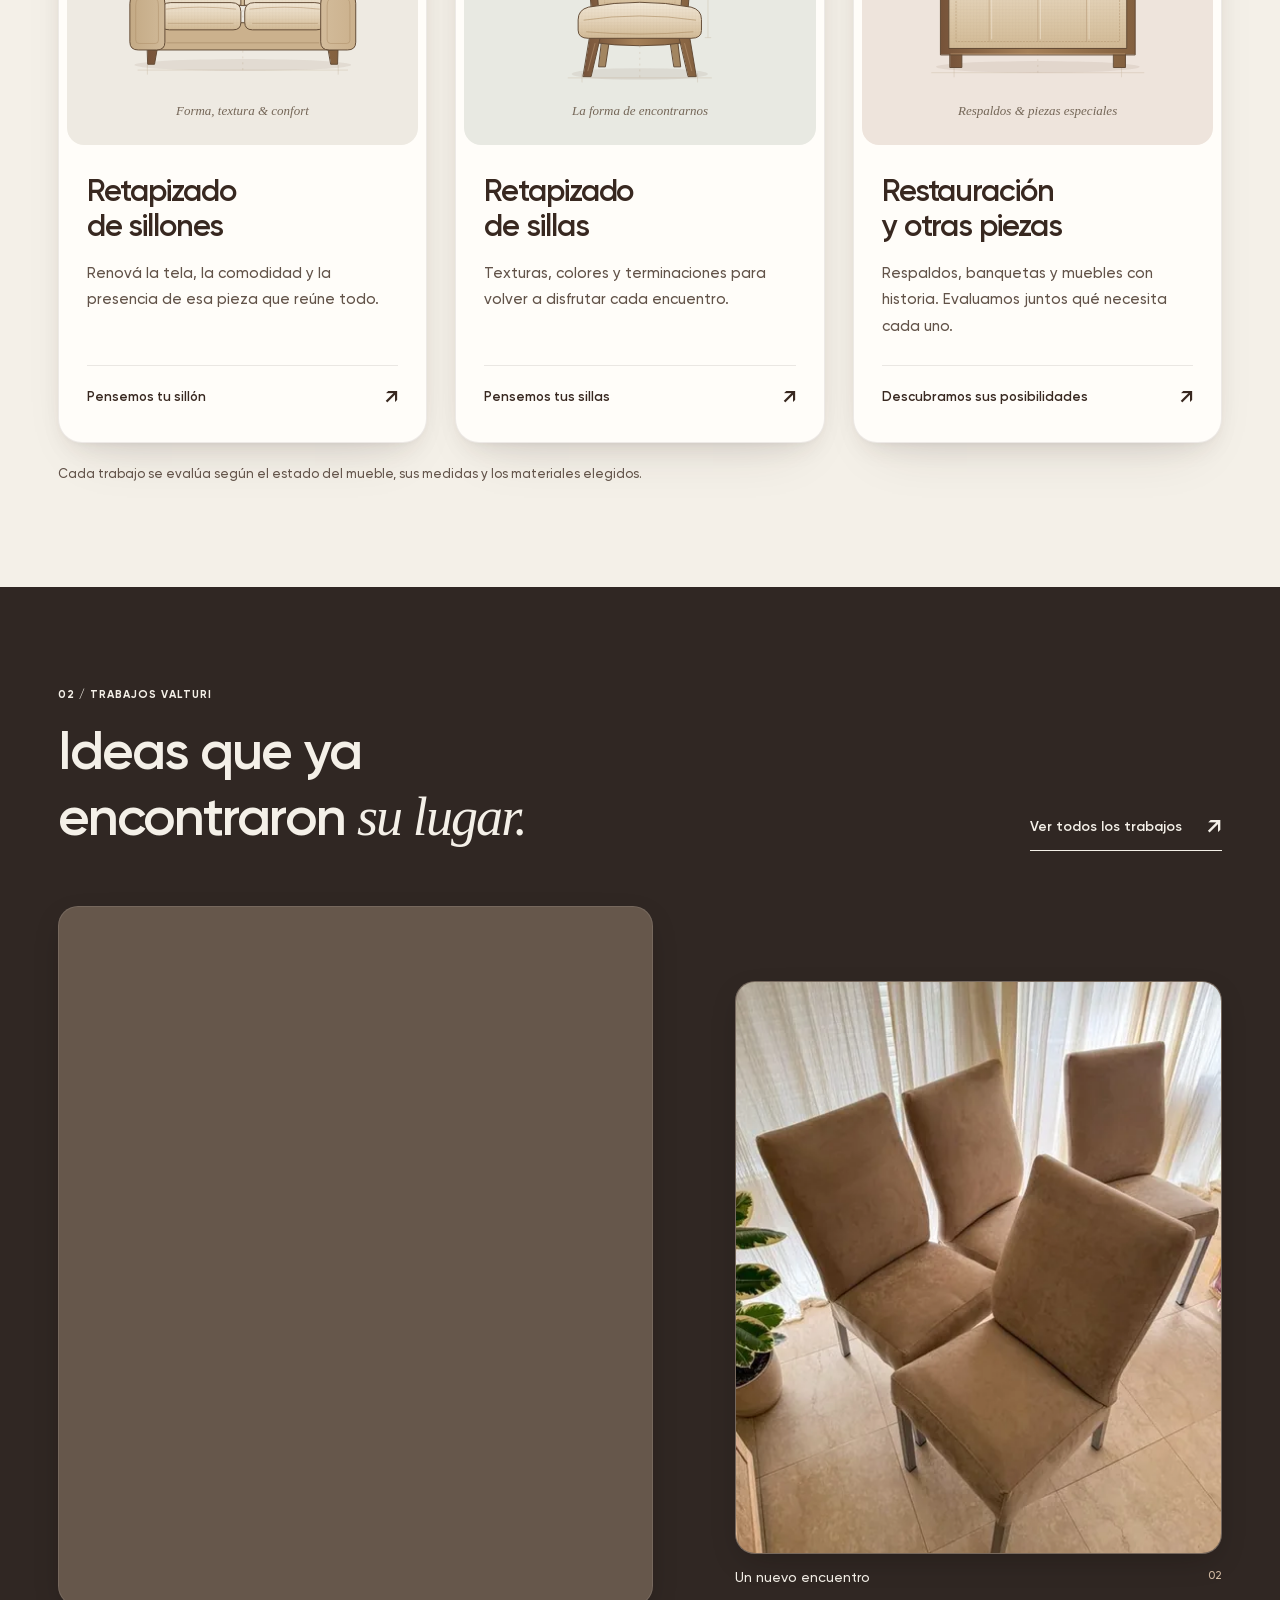
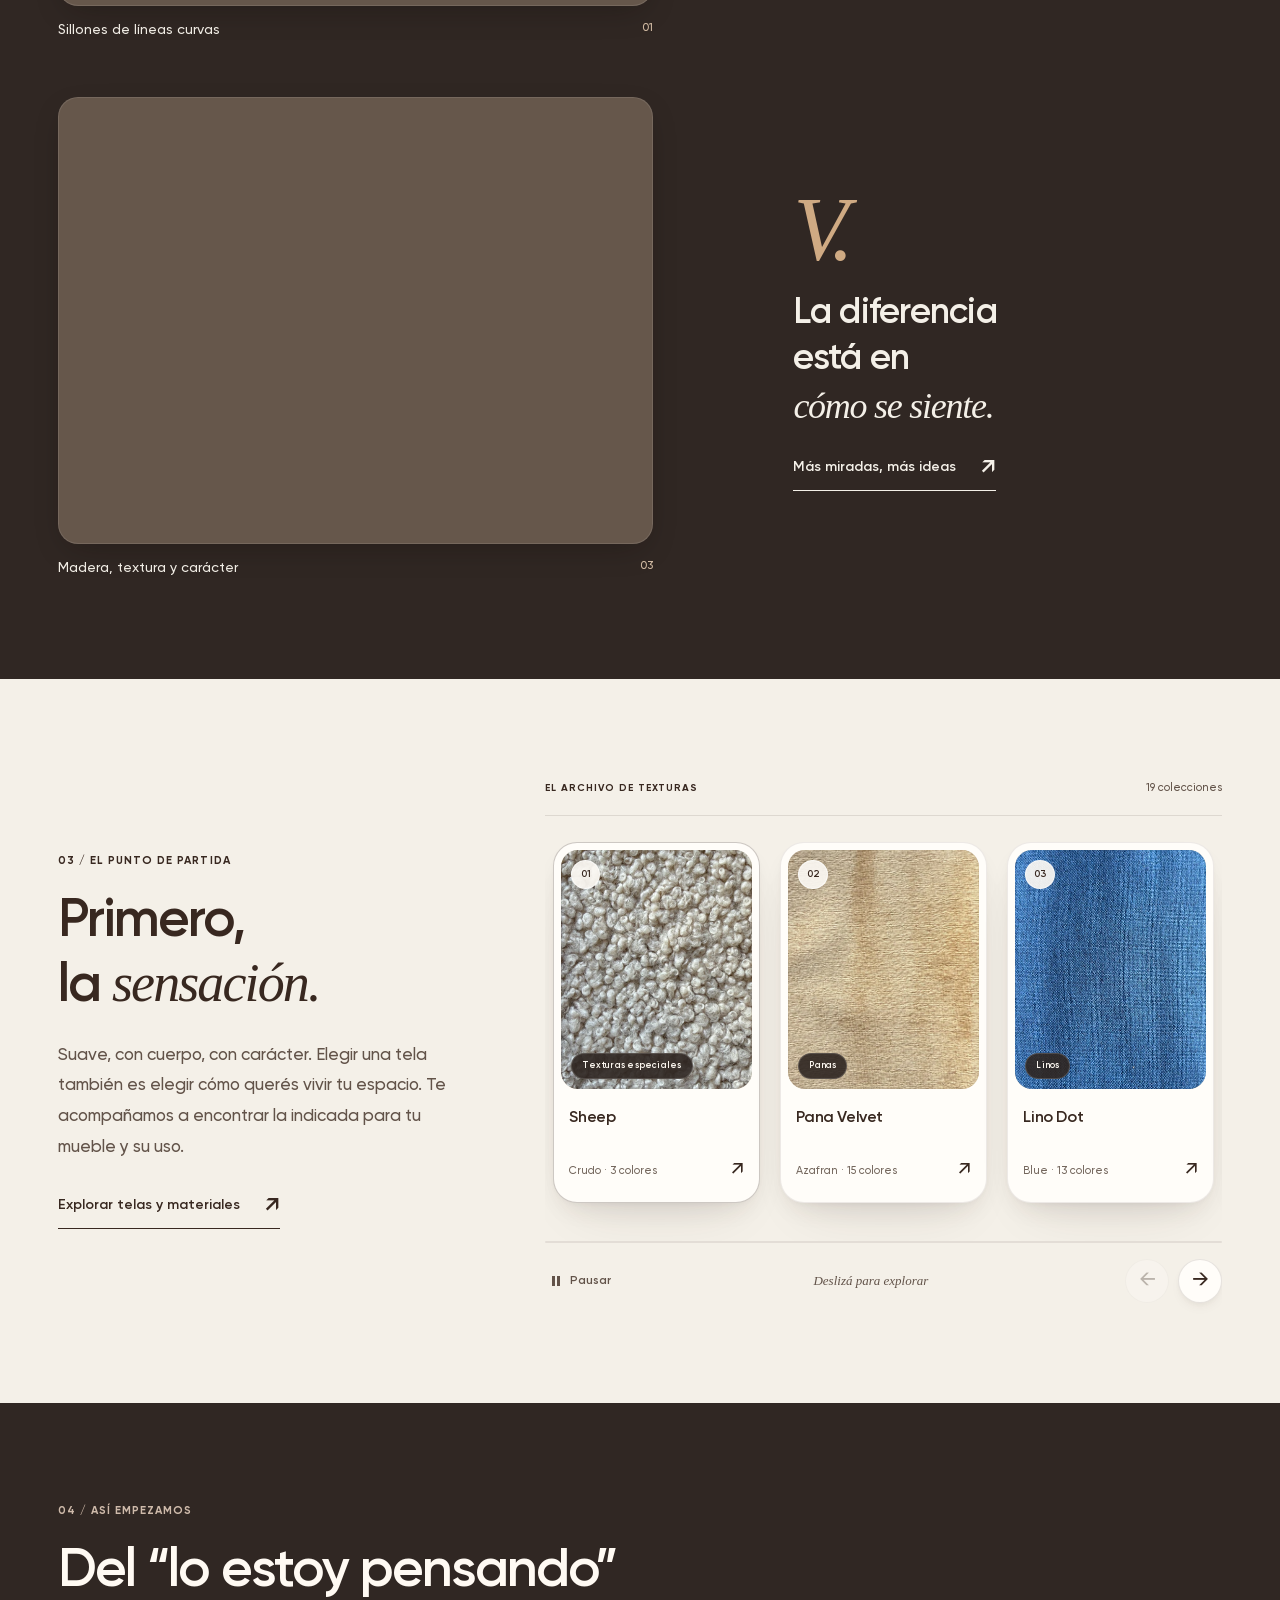
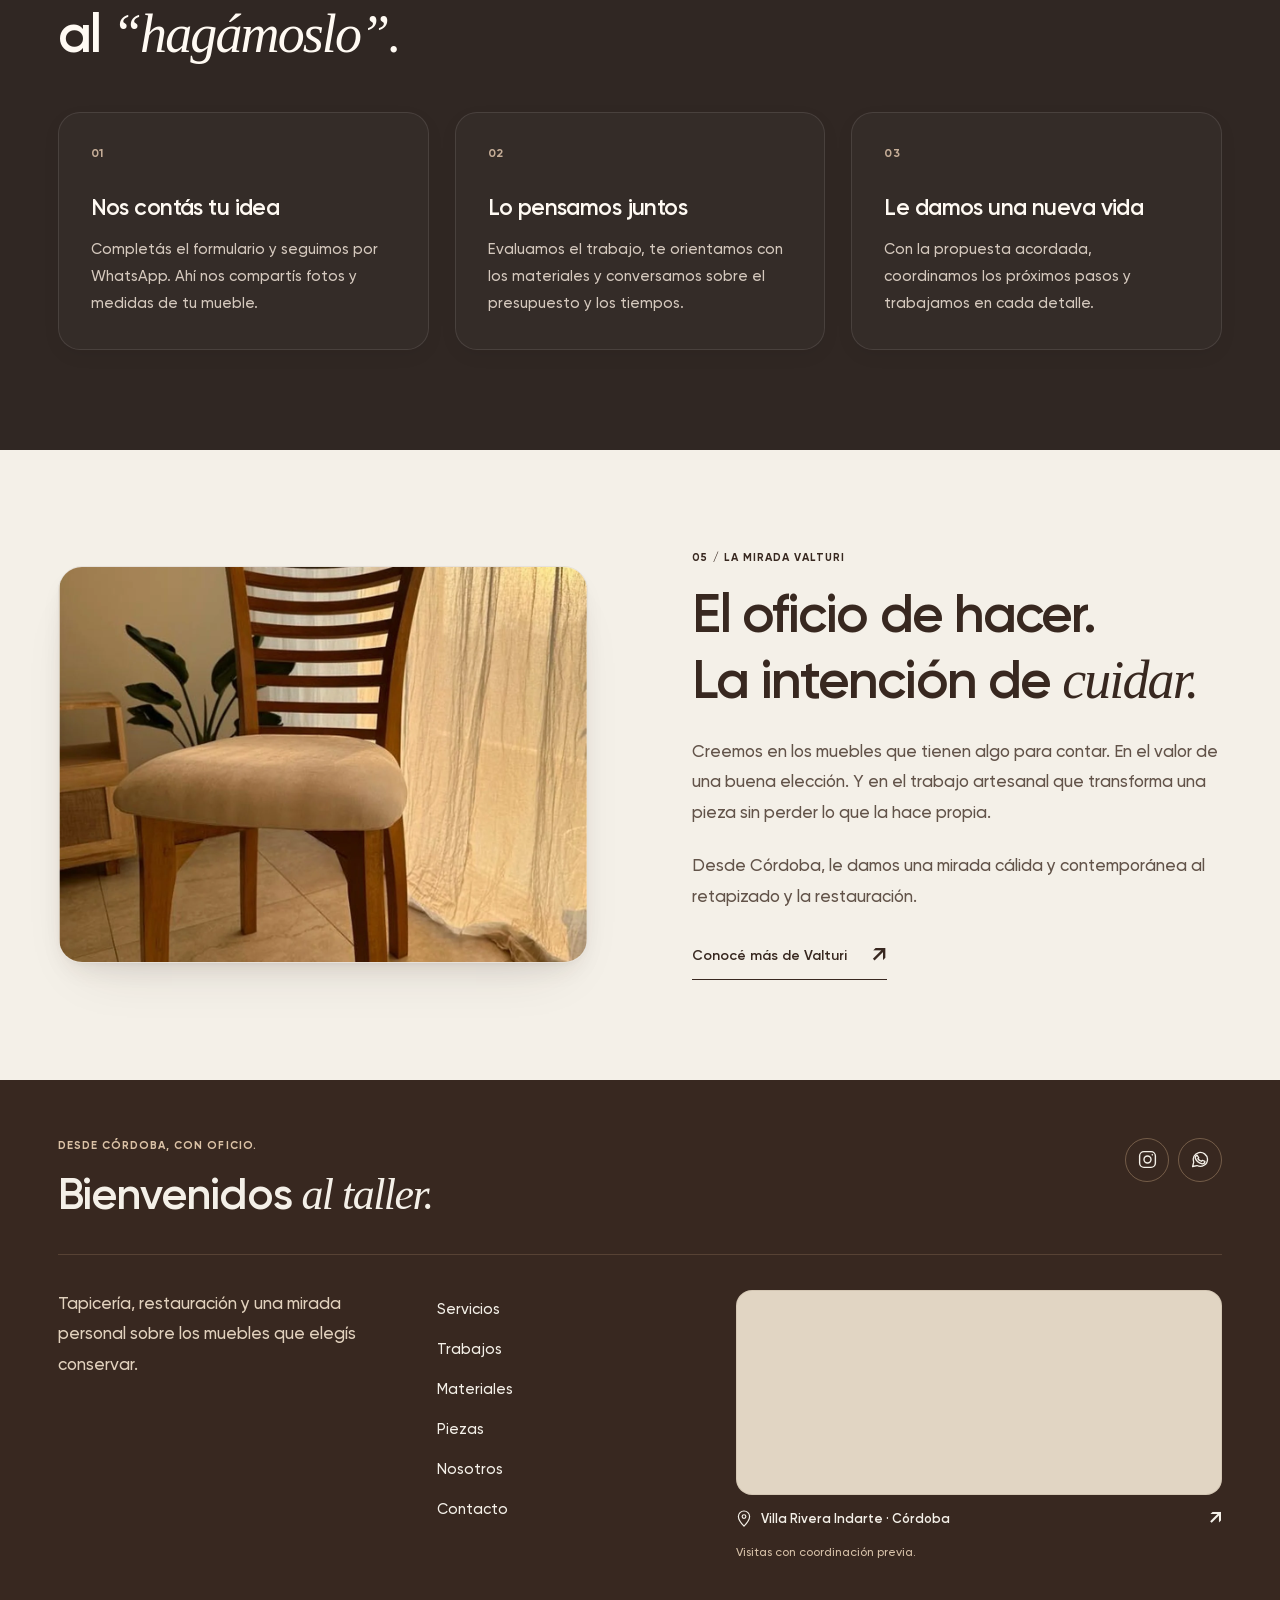
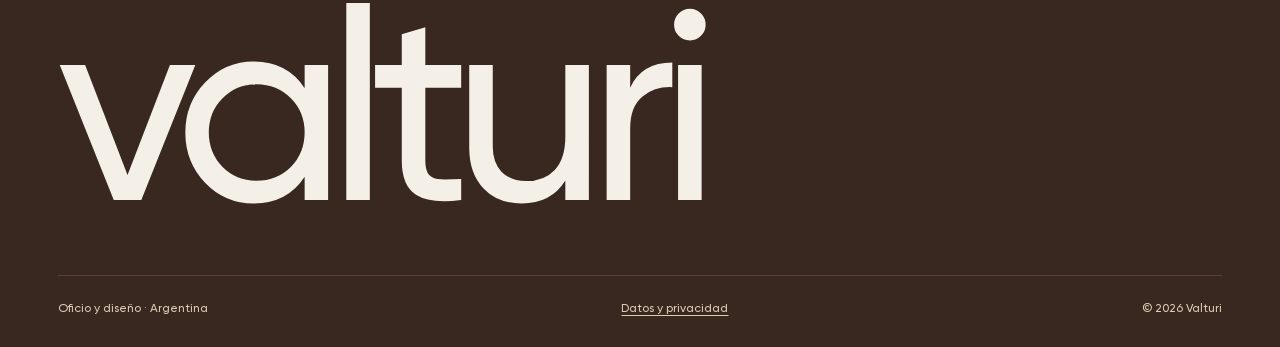
==== commit 0c012be3: "Refinar superficies, sombras y navegación de la home" ====
--- a/index.html
+++ b/index.html
@@ -20,7 +20,7 @@
   <link rel="icon" href="assets/favicon.svg" type="image/svg+xml">
   <link rel="preload" href="assets/fonts/Gilroy-Semibold.woff2" as="font" type="font/woff2" crossorigin>
   <link rel="preload" href="assets/fonts/Gilroy-Medium.woff2" as="font" type="font/woff2" crossorigin>
-  <link rel="stylesheet" href="home.css?v=20261020-2">
+  <link rel="stylesheet" href="home.css?v=20261020-3">
   <script src="analytics.js" defer></script>
   <script src="home-form.js?v=20261020-2" defer></script>
   <script src="home-ui.js?v=20261019-3" defer></script>
@@ -96,7 +96,7 @@
       <a href="#nosotros">La mirada Valturi</a>
       <a class="nav-contact" href="#consulta">Hablemos <span aria-hidden="true">↗</span></a>
     </nav>
-    <button class="menu-toggle" id="menu-toggle" type="button" aria-label="Abrir menú" aria-controls="mobile-menu" aria-expanded="false"><svg viewBox="0 0 24 24" width="24" height="24" fill="none" stroke="currentColor" stroke-width="1.8" stroke-linecap="round" aria-hidden="true" focusable="false"><path d="M4 6.5h16M4 12h16M4 17.5h16"/></svg></button>
+    <button class="menu-toggle" id="menu-toggle" type="button" aria-label="Abrir menú" aria-controls="mobile-menu" aria-expanded="false"><svg viewBox="0 0 24 24" width="24" height="24" fill="none" stroke="currentColor" stroke-width="1.8" stroke-linecap="round" aria-hidden="true" focusable="false"><path d="M3 8h18M3 16h18"/></svg></button>
   </header>
 
   <main id="contenido">
--- a/home.css
+++ b/home.css
@@ -21,10 +21,10 @@
 .sr-only{position:absolute;width:1px;height:1px;margin:-1px;padding:0;overflow:hidden;clip-path:inset(50%);white-space:nowrap;border:0}
 .skip-link{position:fixed;z-index:100;left:16px;top:12px;padding:12px 20px;background:var(--ink);color:var(--cream);transform:translateY(-160%)}.skip-link:focus{transform:none}
 .site-header{display:flex;align-items:center;justify-content:space-between;gap:24px;min-height:78px;border-bottom:1px solid var(--line)}.header-brand{font-size:34px;min-height:44px;display:flex;align-items:center;padding-bottom:5px}.desktop-nav{display:none}
- .menu-toggle,.menu-close{display:grid;place-items:center;position:relative;width:48px;height:48px;flex:0 0 48px;padding:0;border:1px solid #654532;border-radius:15px;background:linear-gradient(145deg,#523727,#36251d);color:#fbf3e7;box-shadow:inset 0 1px 0 #ffffff24,0 2px 0 #24160f,0 6px 12px -6px #38282070;transition:background .2s,box-shadow .2s}
+.menu-toggle,.menu-close{display:grid;place-items:center;position:relative;width:48px;height:48px;flex:0 0 48px;padding:0;border:1px solid #3828201c;border-radius:50%;background:#fffdf8;color:var(--ink);box-shadow:0 2px 4px #38282005,0 6px 16px -5px #38282016;transition:background .2s,border-color .2s,box-shadow .2s}
 .menu-toggle svg,.menu-close svg{display:block;width:24px;height:24px;flex:none}
-.menu-toggle:hover,.menu-close:hover{background:#684632}
-.menu-toggle:active,.menu-close:active{box-shadow:inset 0 2px 5px #24160f60,0 1px 0 #24160f}
+.menu-toggle:hover,.menu-close:hover{background:#fff;border-color:#38282040;box-shadow:0 4px 18px -4px #38282024}
+.menu-toggle:active,.menu-close:active{background:#ede8df;box-shadow:0 1px 4px #3828200d}
 .menu-dialog{position:fixed;inset:0 0 0 auto;margin:0;padding:0 25px 25px;width:min(100%,480px);max-width:100%;height:100%;max-height:100dvh;overflow-y:auto;border:0;background:var(--paper);color:var(--ink)}.menu-dialog::backdrop{background:rgba(34,22,15,.55);backdrop-filter:blur(5px)}
 .menu-top{display:flex;align-items:center;justify-content:space-between;min-height:94px;margin-bottom:25px;border-bottom:1px solid var(--line)}.menu-top>.wordmark{font-size:38px;padding-bottom:7px}
 .menu-dialog nav{display:flex;flex-direction:column}.menu-dialog nav>a{display:grid;grid-template-columns:27px 1fr 22px;align-items:center;gap:12px;padding:15px 0;border-bottom:1px solid var(--line);font-size:clamp(22px,5.7vw,29px);font-weight:600;line-height:1.3;letter-spacing:-.025em;min-height:65px}.menu-dialog nav>a>span:first-child{font-size:10px;font-weight:500;letter-spacing:.05em;color:var(--rust)}.menu-dialog nav>a>span:last-child{font-size:23px;color:var(--rust);justify-self:end}
@@ -139,65 +139,91 @@
 .services{padding-top:42px}
 @media(min-width:760px){.services{padding-top:65px}}
 @media(min-width:1000px){.services{padding-top:72px}}
-:root{--card-edge:#c4ae94;--card-shadow:inset 0 1px 0 #ffffffd9,0 2px 0 #c9b59c,0 7px 13px -8px #38282066,0 22px 30px -24px #38282073}
+:root{--card-edge:#38282017;--card-shadow:0 2px 4px #38282006,0 12px 28px -12px #38282024,0 28px 56px -28px #38282024;--card-shadow-hover:0 3px 6px #38282008,0 18px 36px -14px #3828202b,0 36px 64px -30px #3828202b}
 .hero-intro{padding-top:5px}
-.inquiry{position:relative;isolation:isolate;border:1px solid #72513b;border-radius:22px;background:radial-gradient(ellipse at 100% 0,#a56c414d,transparent 56%),linear-gradient(145deg,#493125,#32221b);color:#fff6e9;box-shadow:inset 0 1px 0 #ffffff24,0 3px 0 #28190f,0 14px 22px -12px #3828208c,0 32px 48px -32px #3828208c}
-.inquiry .form-heading .eyebrow{color:#edc69c;letter-spacing:.1em}
-.inquiry .tiny-arrow{display:grid;place-items:center;flex:0 0 36px;width:36px;height:36px;border:1px solid #bc8b656b;border-radius:11px;color:#f3d4ac;background:#ffffff08}
-.inquiry h2{color:#fff7ec}
-.inquiry h2>span{color:#e9bc8c}
-.inquiry .form-intro,.inquiry .consent,.inquiry .form-note{color:#e8d6c2}
-.inquiry .field label,.inquiry .furniture-field legend{color:#fff2e1}
-.inquiry .field input{min-height:48px;padding:11px 12px;border:1px solid #c2a58b;border-radius:9px;background:#fff9ef;color:#382820;box-shadow:inset 0 2px 4px #38282012,0 1px 0 #ffffff1a}
-.inquiry .field input::placeholder{color:#7d6652}
-.inquiry .field input:focus{border-color:#eebd8b;outline:2px solid #eebd8b;outline-offset:2px}
-.inquiry .furniture-options span{border:1px solid #9e7d62;border-radius:9px;background:#ffffff07;color:#fff1dc;box-shadow:inset 0 1px 0 #ffffff0d}
-.inquiry .furniture-options label:hover span{border-color:#e8bd8e}
-.inquiry .furniture-options input:checked+span{border-color:#ebc59e;background:linear-gradient(145deg,#f4d4af,#dca676);color:#362219;box-shadow:inset 0 1px 0 #fff3d8,0 3px 6px #1e100d4d}
-.inquiry .furniture-options input:focus-visible+span{outline-color:#f5d2a7}
-.inquiry .consent input{accent-color:#dba979}
-.inquiry :focus-visible{outline-color:#f3c998}
-.inquiry .submit-button{min-height:58px;border:1px solid #f1ceaa;border-radius:10px;background:linear-gradient(145deg,#efd0aa,#dda777);color:#302016;font-weight:700;box-shadow:inset 0 1px 0 #fff0d9,0 3px 0 #9b673e,0 9px 15px -8px #130b08cc;transition:background .2s,box-shadow .2s}
-.inquiry .submit-button:hover{background:#f3d6b3;box-shadow:inset 0 1px 0 #fff0d9,0 3px 0 #9b673e,0 12px 20px -9px #130b08cc}
-.inquiry .submit-button>span:last-child{display:grid;place-items:center;flex:0 0 29px;width:29px;height:29px;border-radius:50%;background:#443025;color:#f9e2c1;font-size:21px}
-.inquiry .form-note{font-size:11px;line-height:1.6}
-.inquiry .form-status{border-radius:8px}
-.service-card,.swatch-card{border-color:var(--card-edge);border-radius:18px;background:linear-gradient(150deg,#fffaf2,#f3ece0);box-shadow:var(--card-shadow);transition:border-color .25s,box-shadow .25s,transform .25s}
-.service-drawing{background:linear-gradient(145deg,#f0e8db,#e4d6c2);box-shadow:inset 0 1px 0 #ffffffbf,inset 0 -1px 0 #baa28540}
-.service-card:nth-child(2) .service-drawing{background:linear-gradient(145deg,#eeeadf,#ded6c4)}
-.service-card:nth-child(3) .service-drawing{background:linear-gradient(145deg,#f4e5d7,#e2cbb4)}
-.service-sketch{filter:drop-shadow(0 5px 4px #6a472314)}
-.service-link{border-color:#cbb79d}
-.hero-photo,.about-photo{border:1px solid #d6c2a9;box-shadow:inset 0 1px 0 #fff7,0 3px 0 #c2ad93,0 18px 24px -18px #38282080}
-.project-image{border:1px solid #b38d684d;box-shadow:0 3px 0 #20130d,0 14px 24px -12px #160c0c99}
-.work-section{background:radial-gradient(ellipse at 100% 20%,#79513726,transparent 70%),#382820}
-.process-section{border-block-color:#654831;background:radial-gradient(ellipse at 0 0,#99704b33,transparent 65%),#473024;color:#fff5e7}
-.process-section .section-heading>.eyebrow{color:#e3bc91}
-.process-grid{gap:20px}
-.process-grid li{padding:25px 23px 27px;border:1px solid #cbb293;border-radius:16px;background:linear-gradient(145deg,#fbf4e8,#eddfcb);color:var(--ink);box-shadow:inset 0 1px 0 #fff,0 3px 0 #a58a6c,0 15px 22px -14px #1c0f0cb3}
-.process-grid .step-number{position:static;display:grid;place-items:center;width:35px;height:35px;margin-bottom:20px;border:1px solid #d8b996;border-radius:10px;background:#e8d1b2;color:#6a3f23;box-shadow:inset 0 1px 0 #fff8,0 2px 3px #3828200d}
-.process-grid p{color:#67503f}
-.swatch-track{padding:24px 6px 30px;scroll-padding-inline:6px}
-.swatch-card{position:relative}
-.swatch-card.is-current{border-color:#99704c;box-shadow:inset 0 1px 0 #fff,0 3px 0 #a48764,0 8px 15px -8px #38282073,0 22px 30px -24px #38282080}
-.sample-fabric{border-radius:17px 17px 0 0}
-.sample-fabric::after{content:'';position:absolute;inset:0;pointer-events:none;border:1px solid #ffffff30;border-radius:inherit;box-shadow:inset 0 2px 9px #3828201a;background:linear-gradient(140deg,#ffffff12,transparent 45%,#21140d12)}
+.inquiry{position:relative;isolation:isolate;align-self:start;padding:26px 23px 23px;border:1px solid #ffffff1a;border-radius:26px;background:#302723;color:#fffaf3;box-shadow:0 2px 4px #3027230a,0 16px 32px -12px #30272330,0 36px 64px -28px #30272340}
+.inquiry .form-heading{justify-content:flex-start;gap:9px}
+.inquiry .form-heading::before{content:'';width:6px;height:6px;flex:0 0 6px;border-radius:50%;background:#dcc4ae}
+.inquiry .form-heading .eyebrow{color:#d8c9bb;font-size:10px;letter-spacing:.09em}
+.inquiry .tiny-arrow{display:none}
+.inquiry h2{margin-block:20px 13px;color:#fffaf3;font-size:clamp(29px,7vw,34px);font-weight:600;line-height:1.12;letter-spacing:-.035em}
+.inquiry h2>span{color:#cfb8a4}
+.inquiry .form-intro{color:#ddd1c6;margin-bottom:27px;font-size:14px;line-height:1.65}
+.inquiry .field-row{gap:12px}
+.inquiry .field{margin-bottom:20px}
+.inquiry .field label,.inquiry .furniture-field legend{color:#f5eee5;font-size:13px;font-weight:600;margin-bottom:9px}
+.inquiry .field input{min-height:50px;padding:12px 13px;border:1px solid #ffffff26;border-radius:12px;background:#ffffff09;color:#fffaf3;box-shadow:none;transition:border-color .2s,background .2s}
+.inquiry .field input::placeholder{color:#c6b9ae;font-size:13px}
+.inquiry .field input:hover{border-color:#ffffff4d}
+.inquiry .field input:focus{background:#ffffff0f;border-color:#ddc9b5;outline:2px solid #ddc9b54d;outline-offset:2px}
+.inquiry .field input:-webkit-autofill{-webkit-text-fill-color:#fffaf3;caret-color:#fffaf3;box-shadow:0 0 0 50px #3c332d inset}
+.inquiry .furniture-options{gap:8px}
+.inquiry .furniture-options span{min-height:46px;padding:10px 6px;border:1px solid #ffffff26;border-radius:12px;background:transparent;color:#e6dace;box-shadow:none}
+.inquiry .furniture-options label:hover span{border-color:#ffffff66;background:#ffffff08}
+.inquiry .furniture-options input:checked+span{border-color:#ede2d5;background:#ede2d5;color:#302723;box-shadow:0 2px 6px #0000000d}
+.inquiry .furniture-options input:focus-visible+span{outline-color:#e2ceba}
+.inquiry .consent{color:#d2c4b8;font-size:12px;line-height:1.65;margin-block:3px 22px}
+.inquiry .consent input{accent-color:#e7d5c3}
+.inquiry :focus-visible{outline-color:#e2ceba}
+.inquiry .submit-button{min-height:58px;padding:15px 18px;border:1px solid #f8f3ea;border-radius:14px;background:#f8f3ea;color:#302723;font-size:14px;font-weight:700;box-shadow:0 4px 12px #0000000f;transition:background .2s,box-shadow .2s}
+.inquiry .submit-button:hover{background:#fffdf8;box-shadow:0 6px 18px #00000024}
+.inquiry .submit-button>span:last-child{display:block;flex:none;width:auto;height:auto;border:0;border-radius:0;background:transparent;color:inherit;font-size:24px}
+.inquiry .form-note{margin-top:14px;color:#c6b9ae;font-size:11px;line-height:1.6}
+.inquiry .form-status{border-radius:12px}
+.service-grid{gap:24px}
+.service-card,.swatch-card{border:1px solid var(--card-edge);border-radius:24px;background:#fffdf9;box-shadow:var(--card-shadow);transition:border-color .25s,box-shadow .25s,transform .25s}
+.service-card{overflow:hidden}
+.service-drawing{margin:8px 8px 0;border:0;border-radius:17px;background:#eeeae2;box-shadow:none}
+.service-card:nth-child(2) .service-drawing{background:#e8e9e2}
+.service-card:nth-child(3) .service-drawing{background:#eee4dc}
+.service-top{color:#665548;font-size:10px;letter-spacing:.09em}
+.service-top span:last-child{display:grid;place-items:center;width:30px;height:30px;border:1px solid #3828201a;border-radius:50%;background:#ffffff40;font-size:19px}
+.service-sketch{filter:none}
+.sketch-caption{color:#746657}
+.service-copy{padding:27px 24px 25px}
+.service-copy h3{font-size:27px;letter-spacing:-.035em}
+.service-copy p{font-size:15px;line-height:1.75}
+.service-link{min-height:44px;padding-top:16px;border-color:#3828201a;font-size:13px}
+.hero-photo,.about-photo{border:1px solid #38282012;border-radius:24px;box-shadow:var(--card-shadow)}
+.hero-photo>img{border-radius:inherit}
+.project-image{border:1px solid #ffffff1a;border-radius:20px;box-shadow:0 10px 32px -12px #100b0866}
+.project-small .project-image{border-radius:20px}
+.work-section,.process-section{background:#302723}
+.process-section{border-block:0;color:#fffaf3}
+.process-section .section-heading>.eyebrow{color:#cebaaa}
+.process-grid{gap:16px}
+.process-grid li{padding:27px 25px;border:1px solid #ffffff1a;border-radius:22px;background:#ffffff06;color:#fffaf3;box-shadow:0 6px 18px #160e080d}
+.process-grid .step-number{position:static;display:block;width:auto;height:auto;margin-bottom:29px;padding:0;border:0;border-radius:0;background:transparent;color:#c5ad97;font-size:12px;letter-spacing:.06em;box-shadow:none}
+.process-grid h3{font-size:23px;letter-spacing:-.025em}
+.process-grid p{color:#d4c8bd;font-size:15px;line-height:1.8}
+.swatch-track{padding:26px 8px 38px;scroll-padding-inline:8px}
+.swatch-card{position:relative;padding:7px}
+.swatch-card.is-current,.swatch-card:is(:hover,:focus-visible){border-color:#38282040;box-shadow:var(--card-shadow)}
+.sample-fabric{border-radius:17px}
+.sample-fabric::after{content:'';position:absolute;inset:0;border:1px solid #3828200d;border-radius:inherit;pointer-events:none}
 .swatch-card[data-family="panas"]{--texture-zoom:2.1}
 .swatch-card[data-family="linos"]{--texture-zoom:2.3}
 .swatch-card[data-family="cuero"]{--texture-zoom:1.5}
 .swatch-card[data-family="cuerinas"]{--texture-zoom:1.4}
-.sample-tag{left:12px;top:12px;min-width:31px;height:29px;border:1px solid #ffffffad;border-radius:8px;background:#fff6e9f2;box-shadow:0 3px 7px #2b180e26}
-.sample-family{position:absolute;bottom:13px;left:12px;max-width:calc(100% - 24px);padding:4px 9px;border:1px solid #ffffff33;border-radius:5px;background:#35241edd;color:#fff2dd;font-size:9px;font-weight:600;line-height:1.5;letter-spacing:.06em;text-transform:uppercase;z-index:1}
-.sample-label{border-top-color:#d6c2a8;gap:10px;min-height:108px;background:linear-gradient(135deg,#fffaf3,#efe3d2);box-shadow:inset 0 1px 0 #ffffffd9}
-.swatch-name{font-weight:700}
-.swatch-note{display:flex;align-items:center;justify-content:space-between;gap:10px}
-.swatch-note>span{display:grid;place-items:center;flex:0 0 22px;width:22px;height:22px;border:1px solid #c7af90;border-radius:50%;color:#755037;font-size:15px}
-.sample-heading{border-bottom-color:#c7b395}
-.sample-arrows button{border-color:#bba283;background:linear-gradient(145deg,#fffaf1,#e7d8c2);box-shadow:inset 0 1px 0 #fff,0 2px 0 #c1aa8b,0 4px 6px -3px #38282033}
-.sample-arrows button:hover{background:#f3e7d6}
+.sample-tag{left:10px;top:10px;min-width:29px;height:29px;border:1px solid #ffffff99;border-radius:50%;background:#faf7f1ed;color:#382820;box-shadow:0 2px 8px #0000000d;font-size:10px;letter-spacing:0}
+.sample-family{position:absolute;bottom:10px;left:10px;max-width:calc(100% - 20px);padding:5px 10px;border:1px solid #ffffff26;border-radius:20px;background:#302723e8;color:#fffaf3;font-size:9px;font-weight:600;line-height:1.5;letter-spacing:.025em;z-index:1}
+.sample-label{gap:11px;min-height:106px;padding:19px 11px 15px;border:0;background:transparent;box-shadow:none}
+.swatch-name{font-weight:600;letter-spacing:-.025em}
+.swatch-note{display:flex;align-items:center;justify-content:space-between;gap:8px;color:#74675d}
+.swatch-note>span{display:block;flex:none;color:#382820;font-size:20px;line-height:1}
+.sample-heading{border-color:#3828201f}
+.sample-arrows{gap:9px}
+.sample-arrows button{border:1px solid #3828201f;background:#fffdf9;box-shadow:0 2px 4px #38282006,0 6px 14px -6px #3828201a}
+.sample-arrows button:hover{border-color:#3828204d;background:#fff}
 .sample-arrows button:disabled{box-shadow:none}
-.sample-progress{height:3px;border-radius:4px;background:#d6c5ac;box-shadow:inset 0 1px 2px #38282017}
-@media(min-width:760px){.process-grid{gap:24px}.process-grid li{padding:25px 21px 28px}}
-@media(min-width:1000px){.process-grid{gap:30px}.process-grid li{padding:29px}.swatch-name{font-size:16px}.sample-label{padding-inline:13px;min-height:108px}}
-@media(hover:hover) and (pointer:fine) and (prefers-reduced-motion:no-preference){.service-card:hover,.swatch-card:hover{transform:translateY(-4px);box-shadow:inset 0 1px 0 #fff,0 3px 0 #baa184,0 12px 20px -10px #38282066,0 30px 38px -26px #38282080}}
-@media(prefers-reduced-motion:reduce){.service-card,.swatch-card,.inquiry .submit-button{transition:none}}
+.sample-progress{height:2px;border-radius:2px;background:#38282017;box-shadow:none}
+.sample-progress>span{background:#6d5140}
+.privacy-dialog{border-color:var(--card-edge);border-radius:24px;box-shadow:0 24px 80px #160e0840}
+.menu-dialog{border-left:1px solid var(--card-edge);box-shadow:-20px 0 60px #160e081a}
+.menu-dialog nav>.menu-talk{border-radius:14px;background:#302723}
+.footer-map iframe{border-radius:16px}
+@media(max-width:359px){.inquiry{padding:24px 17px 21px}.inquiry .field-row{gap:0}.service-copy{padding:25px 21px}}
+@media(min-width:760px){.inquiry{padding:29px 25px 25px;border-radius:28px}.inquiry h2{font-size:36px}.inquiry .field-row{gap:0}.service-grid{gap:20px}.service-copy{padding:26px 21px 24px}.service-copy h3{font-size:25px}.service-link{font-size:12px}.process-grid{gap:22px}.process-grid li{padding:28px 24px}.swatch-name{font-size:18px}}
+@media(min-width:1000px){.inquiry{padding:34px 33px 28px}.inquiry h2{font-size:42px}.inquiry .field-row{gap:14px}.service-grid{gap:28px}.service-copy{padding:30px 28px 27px}.service-copy h3{font-size:31px}.service-link{font-size:13px}.process-grid{gap:26px}.process-grid li{padding:32px}.swatch-name{font-size:16px}.sample-label{padding-inline:8px}}
+@media(hover:hover) and (pointer:fine) and (prefers-reduced-motion:no-preference){.service-card:hover,.swatch-card:hover{transform:translateY(-3px);border-color:#38282030;box-shadow:var(--card-shadow-hover)}}
+@media(prefers-reduced-motion:reduce){.menu-toggle,.menu-close,.service-card,.swatch-card,.inquiry .field input,.inquiry .submit-button{transition:none}}
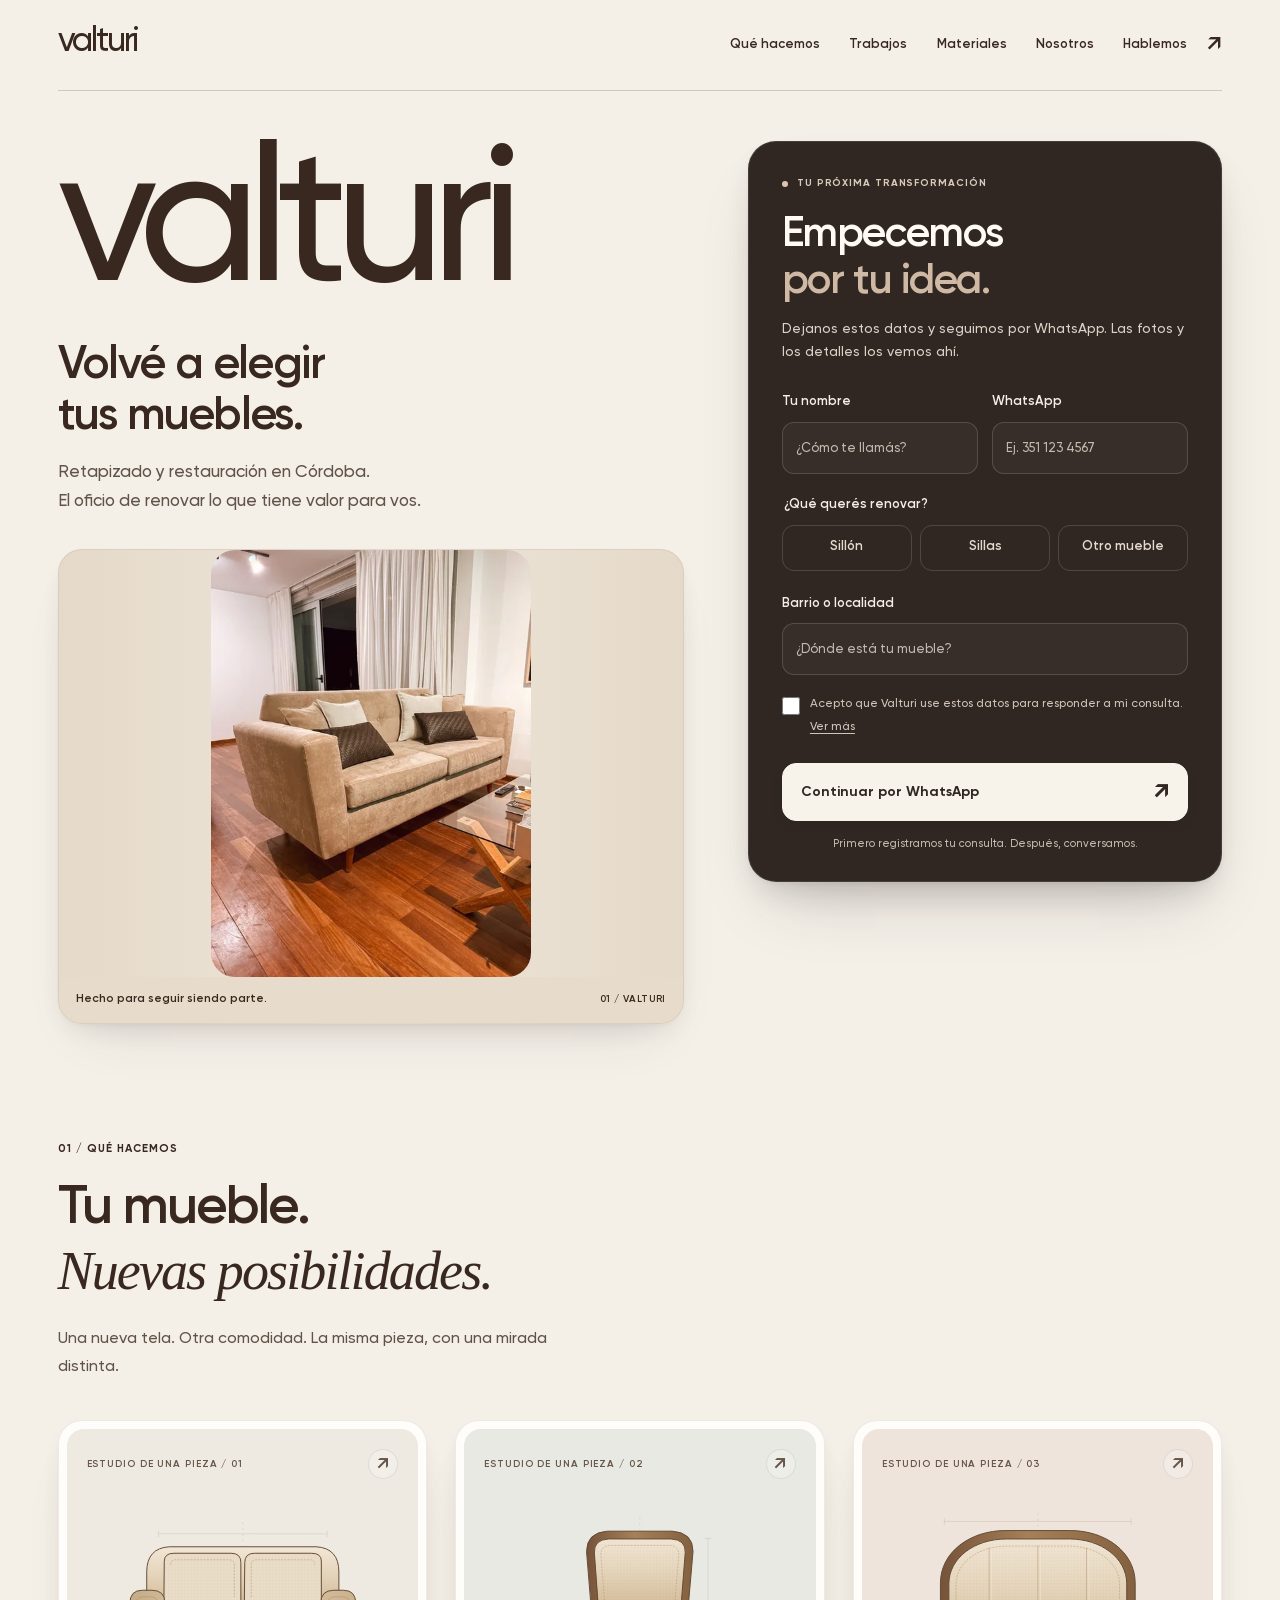
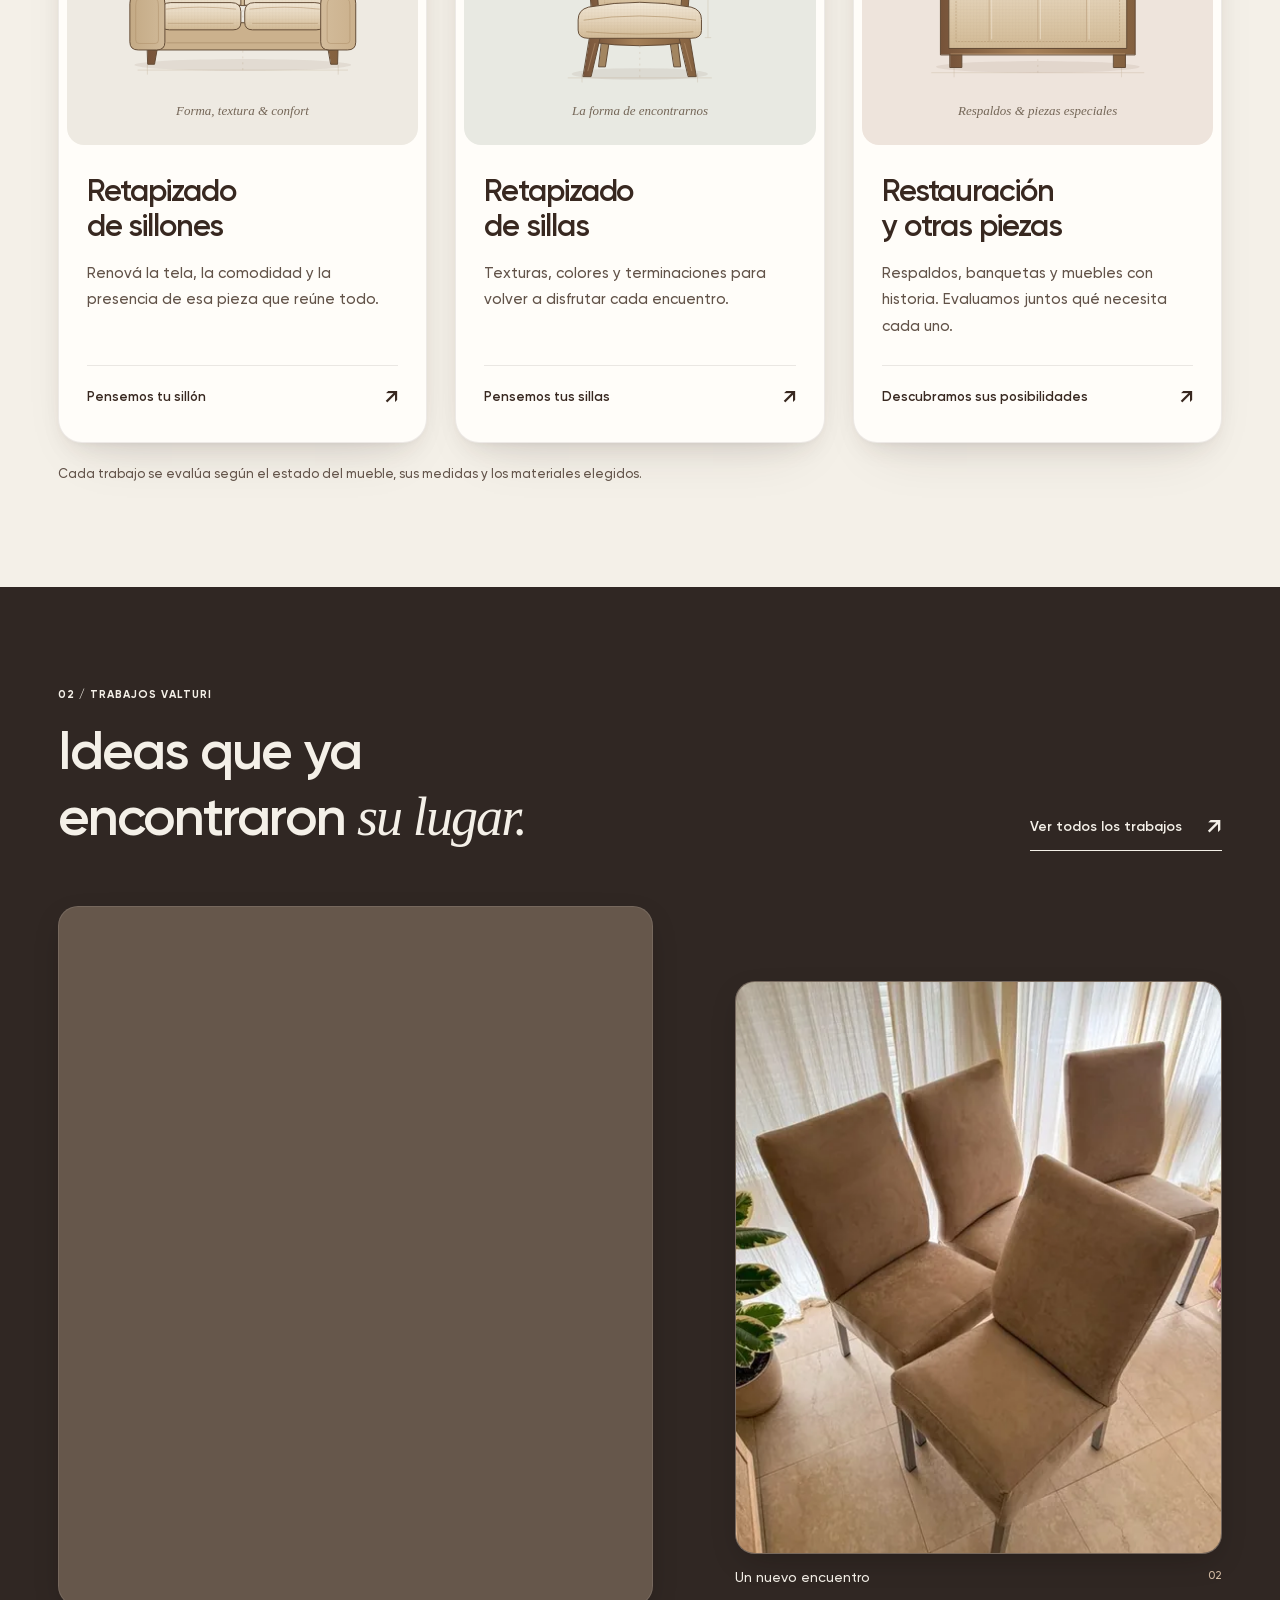
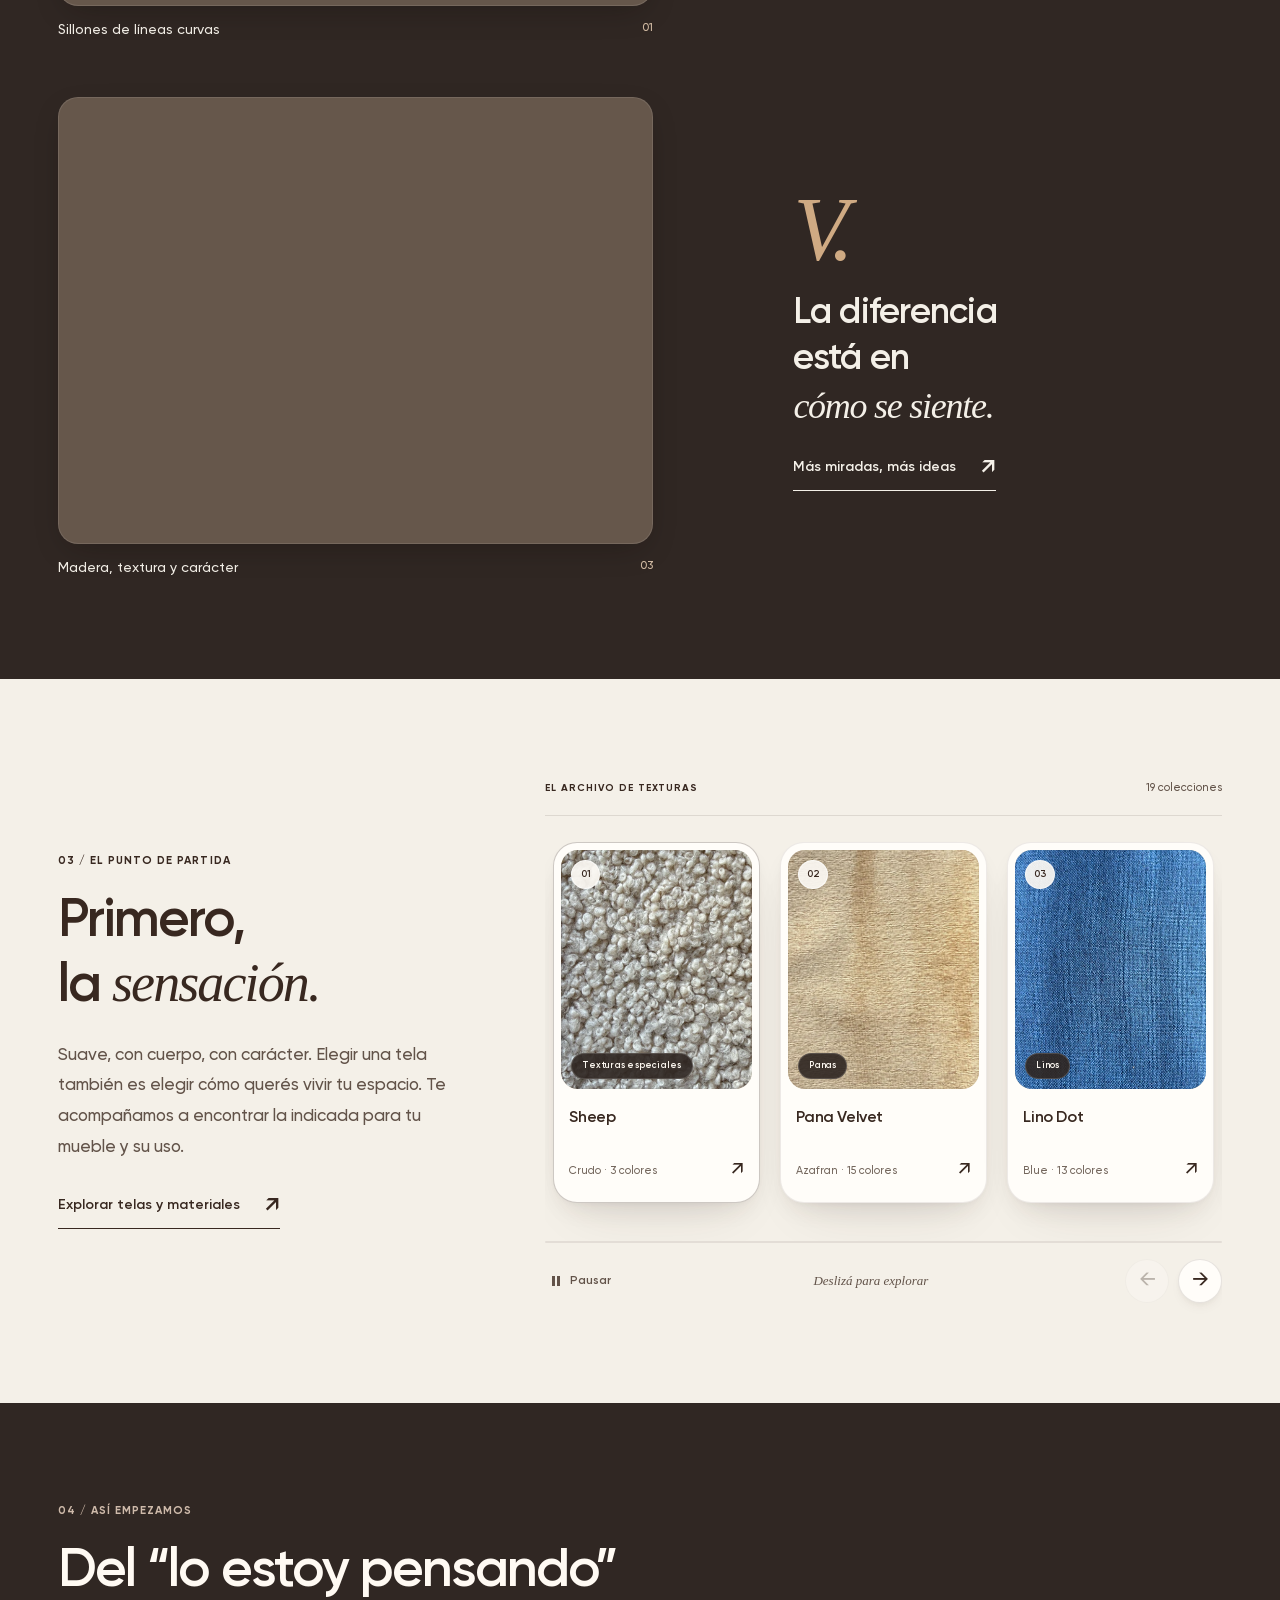
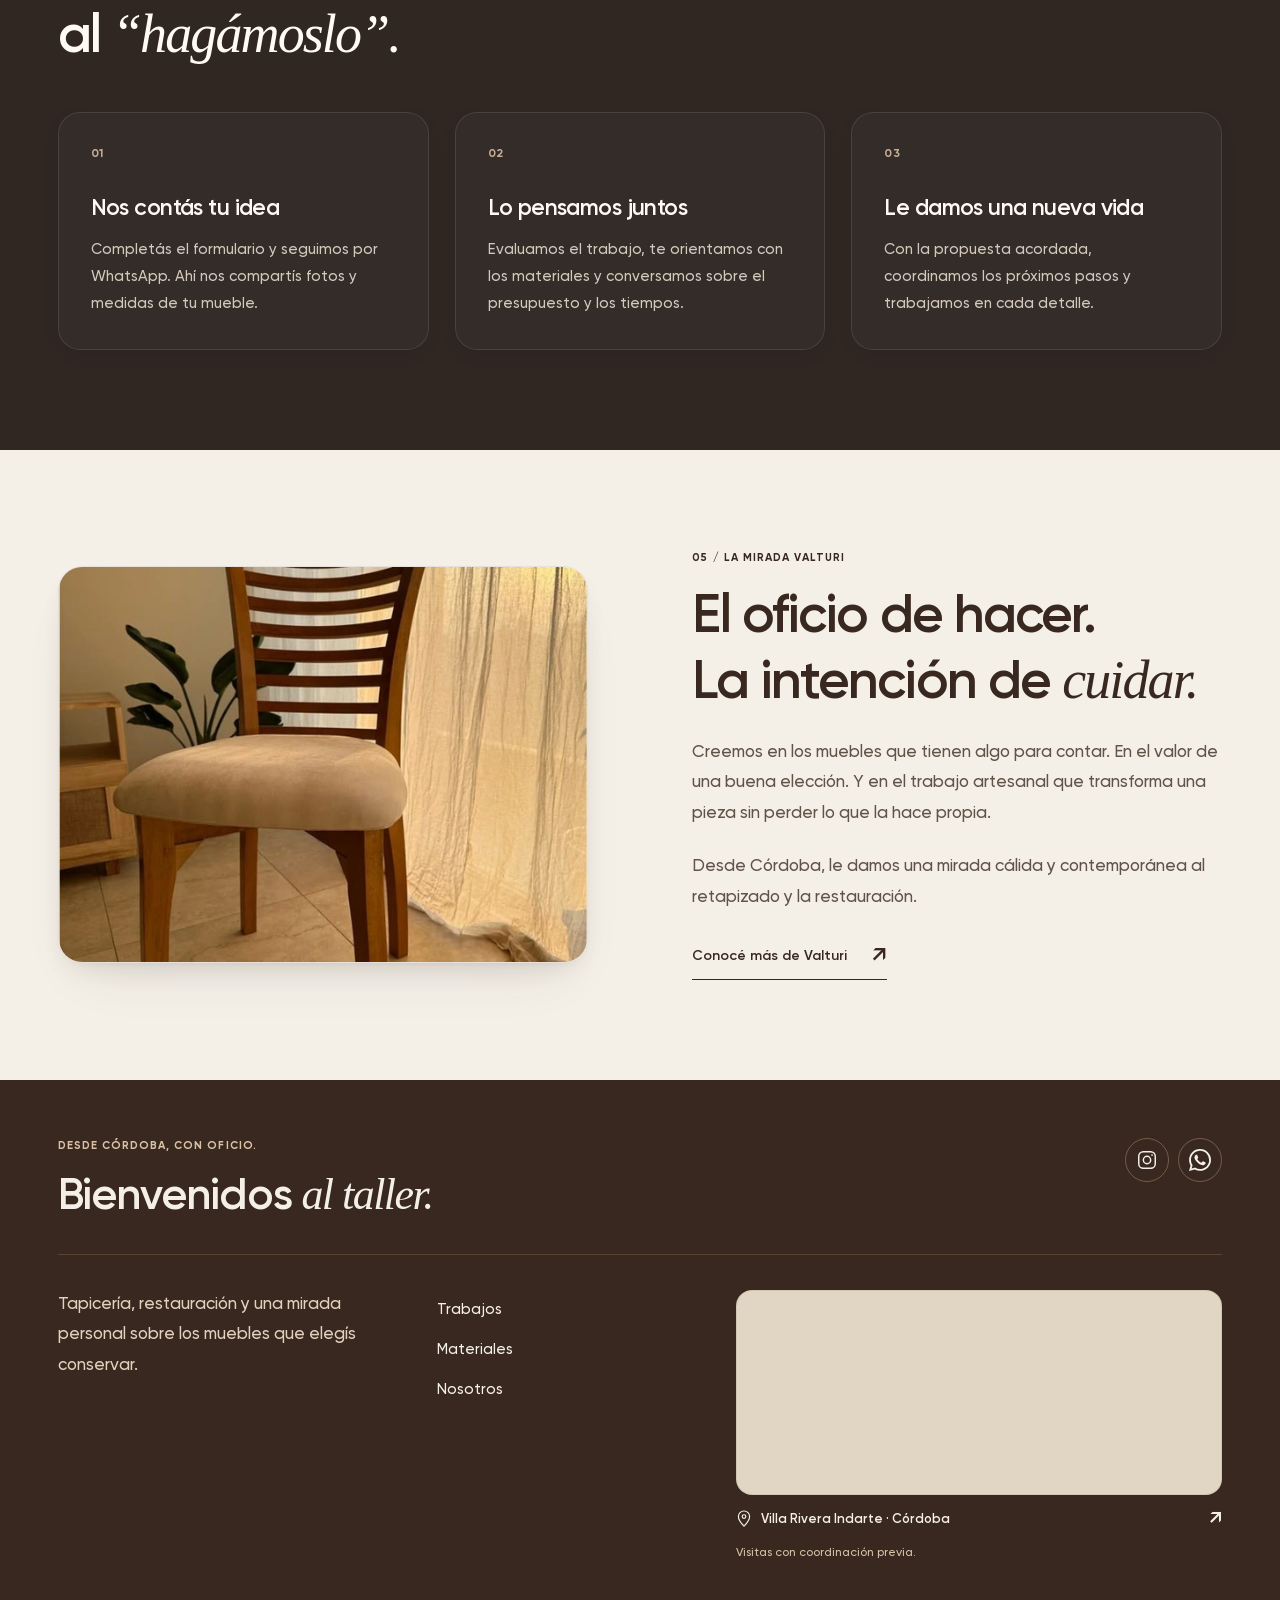
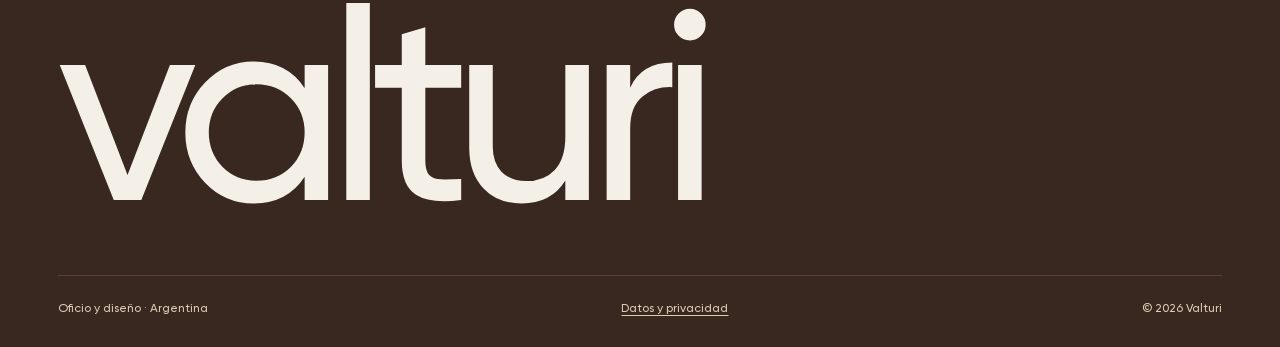
==== commit 724c4c74: "Unificar páginas y renovar el archivo de materiales" ====
--- a/index.html
+++ b/index.html
@@ -20,10 +20,10 @@
   <link rel="icon" href="assets/favicon.svg" type="image/svg+xml">
   <link rel="preload" href="assets/fonts/Gilroy-Semibold.woff2" as="font" type="font/woff2" crossorigin>
   <link rel="preload" href="assets/fonts/Gilroy-Medium.woff2" as="font" type="font/woff2" crossorigin>
-  <link rel="stylesheet" href="home.css?v=20261020-3">
+  <link rel="stylesheet" href="home.css?v=20261020-4">
   <script src="analytics.js" defer></script>
-  <script src="home-form.js?v=20261020-2" defer></script>
-  <script src="home-ui.js?v=20261019-3" defer></script>
+  <script src="home-form.js?v=20261020-4" defer></script>
+  <script src="home-ui.js?v=20261020-4" defer></script>
   <script type="application/ld+json">{"@context":"https://schema.org","@graph":[{"@type":"LocalBusiness","@id":"https://web-valturi-1-55.vercel.app/#business","name":"Valturi Tapizados","url":"https://web-valturi-1-55.vercel.app/","telephone":"+543515930925","address":{"@type":"PostalAddress","addressLocality":"Córdoba","addressRegion":"Córdoba","addressCountry":"AR"},"areaServed":{"@type":"City","name":"Córdoba"},"sameAs":["https://instagram.com/valturi.tapizados"]},{"@type":"WebSite","@id":"https://web-valturi-1-55.vercel.app/#website","url":"https://web-valturi-1-55.vercel.app/","name":"Valturi Tapizados","inLanguage":"es-AR"},{"@type":"WebPage","url":"https://web-valturi-1-55.vercel.app/","name":"Tapicería y retapizado en Córdoba | Valturi Tapizados","inLanguage":"es-AR"}]}</script>
 </head>
 <body data-home-variant="home">
@@ -90,10 +90,10 @@
     <a class="wordmark header-brand" href="/" aria-label="Valturi, ir al inicio">valturi</a>
     <nav class="desktop-nav" aria-label="Principal">
       <a href="#servicios">Qué hacemos</a>
-      <a href="#trabajos">Trabajos</a>
-      <a href="#materiales">Texturas</a>
-      <a href="productos.html">Piezas</a>
-      <a href="#nosotros">La mirada Valturi</a>
+      <a href="/trabajos.html">Trabajos</a>
+      <a href="/materiales.html">Materiales</a>
+
+      <a href="/nosotros.html">Nosotros</a>
       <a class="nav-contact" href="#consulta">Hablemos <span aria-hidden="true">↗</span></a>
     </nav>
     <button class="menu-toggle" id="menu-toggle" type="button" aria-label="Abrir menú" aria-controls="mobile-menu" aria-expanded="false"><svg viewBox="0 0 24 24" width="24" height="24" fill="none" stroke="currentColor" stroke-width="1.8" stroke-linecap="round" aria-hidden="true" focusable="false"><path d="M3 8h18M3 16h18"/></svg></button>
@@ -204,14 +204,14 @@
   </main>
 
   <footer class="site-footer"><div class="wrap footer-inner">
-    <div class="footer-heading"><div><p class="eyebrow">Desde Córdoba, con oficio.</p><h2>Bienvenidos <span class="serif-word">al taller.</span></h2></div><div class="social-links"><a href="https://www.instagram.com/valturi.tapizados/" target="_blank" rel="noopener noreferrer" aria-label="Valturi en Instagram"><svg viewBox="0 0 24 24" fill="none" stroke="currentColor" stroke-width="1.6" aria-hidden="true"><rect x="3" y="3" width="18" height="18" rx="5"/><circle cx="12" cy="12" r="4"/><circle cx="17.5" cy="6.7" r=".9" fill="currentColor" stroke="none"/></svg></a><a href="#consulta" aria-label="Consultar a Valturi por WhatsApp"><svg viewBox="0 0 24 24" fill="none" stroke="currentColor" stroke-width="1.5" stroke-linecap="round" stroke-linejoin="round" aria-hidden="true"><path d="M20 11.6a8.2 8.2 0 0 1-12 7.3L3 20l1.2-4.8A8.2 8.2 0 1 1 20 11.6Z"/><path d="m8 7 2 3-1 1q1 2 4 3l1-1 3 1q0 3-3 3-7-2-8-7 0-2 2-3Z"/></svg></a></div></div>
-    <div class="footer-content"><p class="footer-description">Tapicería, restauración y una mirada personal sobre los muebles que elegís conservar.</p><nav class="footer-nav" aria-label="Secciones del sitio"><a href="servicios.html">Servicios</a><a href="trabajos.html">Trabajos</a><a href="materiales.html">Materiales</a><a href="productos.html">Piezas</a><a href="nosotros.html">Nosotros</a><a href="contacto.html">Contacto</a></nav><div class="footer-map"><iframe title="Ubicación de Valturi Tapizados en Villa Rivera Indarte, Córdoba" src="https://www.google.com/maps/embed?pb=!1m18!1m12!1m3!1d3408.2863129844313!2d-64.28811492274205!3d-31.3234650917683!2m3!1f0!2f0!3f0!3m2!1i1024!2i768!4f13.1!3m3!1m2!1s0x9432995d940a693f%3A0x979a9e6ce77088af!2sValturi%20Tapizados!5e0!3m2!1ses!2sar!4v1777425860547!5m2!1ses!2sar" width="600" height="220" loading="lazy" referrerpolicy="no-referrer-when-downgrade" allowfullscreen></iframe><a href="https://www.google.com/maps/search/?api=1&amp;query=-31.3234650917683%2C-64.28811492274205" target="_blank" rel="noopener noreferrer"><svg width="16" height="20" viewBox="0 0 20 24" fill="none" stroke="currentColor" stroke-width="1.5" aria-hidden="true"><path d="M17 9c0 5-7 12-7 12S3 14 3 9a7 7 0 1 1 14 0Z"/><circle cx="10" cy="9" r="2.3"/></svg><span>Villa Rivera Indarte · Córdoba</span><span aria-hidden="true">↗</span></a><p>Visitas con coordinación previa.</p></div></div>
+    <div class="footer-heading"><div><p class="eyebrow">Desde Córdoba, con oficio.</p><h2>Bienvenidos <span class="serif-word">al taller.</span></h2></div><div class="social-links"><a href="https://www.instagram.com/valturi.tapizados/" target="_blank" rel="noopener noreferrer" aria-label="Valturi en Instagram"><svg viewBox="0 0 24 24" fill="none" stroke="currentColor" stroke-width="1.6" aria-hidden="true"><rect x="3" y="3" width="18" height="18" rx="5"/><circle cx="12" cy="12" r="4"/><circle cx="17.5" cy="6.7" r=".9" fill="currentColor" stroke="none"/></svg></a><a href="#consulta" aria-label="Consultar a Valturi por WhatsApp"><svg viewBox="0 0 24 24" fill="currentColor" aria-hidden="true" focusable="false"><path d="M20.52 3.48A11.9 11.9 0 0 0 12.05 0C5.46 0 .1 5.36.1 11.95c0 2.1.55 4.16 1.6 5.97L0 24l6.23-1.63a12 12 0 0 0 5.82 1.48h.01C18.65 23.85 24 18.5 24 11.91c0-3.19-1.24-6.18-3.48-8.43Zm-8.47 18.35a9.94 9.94 0 0 1-5.07-1.39l-.36-.21-3.7.97.99-3.61-.24-.37a9.92 9.92 0 0 1-1.52-5.27c0-5.48 4.46-9.94 9.95-9.94 2.65 0 5.14 1.03 7.01 2.91a9.87 9.87 0 0 1 2.91 7.02c0 5.48-4.46 9.89-9.97 9.89Zm5.46-7.45c-.3-.15-1.77-.87-2.04-.97-.28-.1-.48-.15-.68.15-.2.3-.77.97-.95 1.17-.17.2-.35.22-.65.07-.3-.15-1.26-.46-2.4-1.48-.89-.79-1.49-1.77-1.66-2.07-.18-.3-.02-.46.13-.6.13-.14.3-.35.45-.53.15-.17.2-.3.3-.5.1-.2.05-.37-.03-.52-.07-.15-.67-1.62-.92-2.22-.24-.59-.49-.51-.67-.52h-.57c-.2 0-.53.07-.8.37-.27.3-1.05 1.02-1.05 2.5 0 1.47 1.08 2.9 1.23 3.1.15.2 2.11 3.23 5.12 4.52.72.3 1.28.49 1.72.63.72.23 1.37.2 1.89.12.57-.09 1.76-.72 2.01-1.42.25-.7.25-1.3.18-1.42-.08-.12-.28-.2-.58-.35Z"/></svg></a></div></div>
+    <div class="footer-content"><p class="footer-description">Tapicería, restauración y una mirada personal sobre los muebles que elegís conservar.</p><nav class="footer-nav" aria-label="Secciones del sitio"><a href="/trabajos.html">Trabajos</a><a href="/materiales.html">Materiales</a><a href="/nosotros.html">Nosotros</a></nav><div class="footer-map"><iframe title="Ubicación de Valturi Tapizados en Villa Rivera Indarte, Córdoba" src="https://www.google.com/maps/embed?pb=!1m18!1m12!1m3!1d3408.2863129844313!2d-64.28811492274205!3d-31.3234650917683!2m3!1f0!2f0!3f0!3m2!1i1024!2i768!4f13.1!3m3!1m2!1s0x9432995d940a693f%3A0x979a9e6ce77088af!2sValturi%20Tapizados!5e0!3m2!1ses!2sar!4v1777425860547!5m2!1ses!2sar" width="600" height="220" loading="lazy" referrerpolicy="no-referrer-when-downgrade" allowfullscreen></iframe><a href="https://www.google.com/maps/search/?api=1&amp;query=-31.3234650917683%2C-64.28811492274205" target="_blank" rel="noopener noreferrer"><svg width="16" height="20" viewBox="0 0 20 24" fill="none" stroke="currentColor" stroke-width="1.5" aria-hidden="true"><path d="M17 9c0 5-7 12-7 12S3 14 3 9a7 7 0 1 1 14 0Z"/><circle cx="10" cy="9" r="2.3"/></svg><span>Villa Rivera Indarte · Córdoba</span><span aria-hidden="true">↗</span></a><p>Visitas con coordinación previa.</p></div></div>
     <a class="wordmark footer-wordmark" href="#contenido" aria-label="Valturi, volver arriba">valturi</a>
     <div class="footer-bottom"><span>Oficio y diseño · Argentina</span><button class="privacy-trigger" type="button" data-privacy>Datos y privacidad</button><span>© <span id="footer-year">2026</span> Valturi</span></div>
   </div></footer>
 
-  <dialog class="menu-dialog" id="mobile-menu" aria-label="Menú de navegación"><div class="menu-top"><span class="wordmark">valturi</span><button type="button" id="menu-close" class="menu-close" aria-label="Cerrar menú"><svg viewBox="0 0 24 24" width="24" height="24" fill="none" stroke="currentColor" stroke-width="1.8" stroke-linecap="round" aria-hidden="true" focusable="false"><path d="m6 6 12 12M18 6 6 18"/></svg></button></div><nav aria-label="Navegación móvil"><a href="#contenido"><span>01</span>Inicio<span aria-hidden="true">↗</span></a><a href="#servicios"><span>02</span>Qué hacemos<span aria-hidden="true">↗</span></a><a href="#trabajos"><span>03</span>Trabajos<span aria-hidden="true">↗</span></a><a href="#materiales"><span>04</span>Materiales<span aria-hidden="true">↗</span></a><a href="productos.html"><span>05</span>Piezas<span aria-hidden="true">↗</span></a><a href="#nosotros"><span>06</span>La mirada Valturi<span aria-hidden="true">↗</span></a><a class="menu-talk" href="#consulta">Hablemos de tu mueble<span aria-hidden="true">↗</span></a></nav><p class="menu-location">Villa Rivera Indarte · Córdoba, Argentina</p></dialog>
-  <noscript><nav class="noscript-nav wrap" aria-label="Navegación sin JavaScript"><a href="servicios.html">Servicios</a><a href="trabajos.html">Trabajos</a><a href="materiales.html">Materiales</a><a href="productos.html">Piezas</a><a href="nosotros.html">Nosotros</a><a href="#consulta">Hablemos</a></nav></noscript>
+  <dialog class="menu-dialog" id="mobile-menu" aria-label="Menú de navegación"><div class="menu-top"><span class="wordmark">valturi</span><button type="button" id="menu-close" class="menu-close" aria-label="Cerrar menú"><svg viewBox="0 0 24 24" width="24" height="24" fill="none" stroke="currentColor" stroke-width="1.8" stroke-linecap="round" aria-hidden="true" focusable="false"><path d="m6 6 12 12M18 6 6 18"/></svg></button></div><nav aria-label="Navegación móvil"><a href="/"><span>01</span>Inicio<span aria-hidden="true">↗</span></a><a href="/#servicios"><span>02</span>Qué hacemos<span aria-hidden="true">↗</span></a><a href="/trabajos.html"><span>03</span>Trabajos<span aria-hidden="true">↗</span></a><a href="/materiales.html"><span>04</span>Materiales<span aria-hidden="true">↗</span></a><a href="/nosotros.html"><span>05</span>Nosotros<span aria-hidden="true">↗</span></a><a class="menu-talk" href="#consulta">Hablemos de tu mueble<span aria-hidden="true">↗</span></a></nav><p class="menu-location">Villa Rivera Indarte · Córdoba, Argentina</p></dialog>
+  <noscript><nav class="noscript-nav wrap" aria-label="Navegación sin JavaScript"><a href="/">Inicio</a><a href="/trabajos.html">Trabajos</a><a href="/materiales.html">Materiales</a><a href="/nosotros.html">Nosotros</a></nav></noscript>
 
   <dialog id="privacy-dialog" class="privacy-dialog" aria-labelledby="privacy-title"><button type="button" class="dialog-close" aria-label="Cerrar información de privacidad" data-close-privacy>×</button><p class="eyebrow">Tu consulta, con claridad</p><h2 id="privacy-title">Sobre tus datos</h2><p>Valturi solicita tu nombre, WhatsApp, tipo de mueble y zona para responder a tu consulta y dar seguimiento a tu proyecto.</p><p>Al enviar el formulario, estos datos se registran en una planilla de acceso restringido del equipo, si la conexión está activa. Si el registro falla, te lo indicamos antes de ofrecerte continuar por WhatsApp.</p><p>También guardamos la fecha, la página de origen y, cuando existen, los identificadores de campaña. Los datos de contacto no se incluyen en los eventos de medición que envía esta página.</p><p>Usamos Microsoft Clarity para entender cómo se navega la web y mejorar la experiencia. El formulario se oculta en las grabaciones para proteger tus datos de contacto.</p><p>WhatsApp se abre con un mensaje preparado: vos decidís enviarlo. Podés pedir que Valturi corrija o elimine tu consulta escribiendo al mismo canal.</p><a class="text-link" href="https://wa.me/543515930925?text=Hola%20Valturi%2C%20quiero%20consultar%20sobre%20mis%20datos.">Consultar sobre mis datos ↗</a></dialog>
 </body>
--- a/home.css
+++ b/home.css
@@ -227,3 +227,23 @@
 @media(min-width:1000px){.inquiry{padding:34px 33px 28px}.inquiry h2{font-size:42px}.inquiry .field-row{gap:14px}.service-grid{gap:28px}.service-copy{padding:30px 28px 27px}.service-copy h3{font-size:31px}.service-link{font-size:13px}.process-grid{gap:26px}.process-grid li{padding:32px}.swatch-name{font-size:16px}.sample-label{padding-inline:8px}}
 @media(hover:hover) and (pointer:fine) and (prefers-reduced-motion:no-preference){.service-card:hover,.swatch-card:hover{transform:translateY(-3px);border-color:#38282030;box-shadow:var(--card-shadow-hover)}}
 @media(prefers-reduced-motion:reduce){.menu-toggle,.menu-close,.service-card,.swatch-card,.inquiry .field input,.inquiry .submit-button{transition:none}}
+/* Interiores: la misma escala, superficies y profundidad de la home. */
+.desktop-nav a[aria-current=page]{text-decoration:underline;text-underline-offset:7px;text-decoration-thickness:1px}
+.social-links svg{width:22px;height:22px;overflow:visible}.social-links a{flex-shrink:0}
+.interior-hero{padding-block:57px 51px}.interior-hero>.eyebrow{margin-bottom:25px}
+.interior-hero h1{max-width:1000px;font-size:clamp(43px,10vw,78px);font-weight:600;line-height:1.07;letter-spacing:-.045em}
+.interior-hero .body-copy{max-width:620px;margin-top:26px;font-size:16px;line-height:1.8}
+.work-gallery{display:grid;grid-template-columns:minmax(0,1fr);gap:35px;padding-bottom:65px}
+.work-item{min-width:0}.work-photo{position:relative;overflow:hidden;aspect-ratio:4/5;border:1px solid var(--card-edge);border-radius:24px;background:#e5dccf;box-shadow:var(--card-shadow)}
+.work-photo picture{display:block;width:100%;height:100%}.work-photo img{width:100%;height:100%;object-fit:cover}
+.work-photo.rotated-frame{aspect-ratio:4/3}.work-photo.rotated-frame .turn-image{width:75%;height:133.3334%;max-width:none;left:50%;top:50%;object-fit:cover;transform:translate(-50%,-50%) rotate(90deg)}
+.work-item figcaption{display:flex;justify-content:space-between;gap:15px;padding:17px 3px 0;font-size:15px;font-weight:600}.work-item figcaption>span:last-child{font-size:11px;color:var(--muted)}
+.interior-note{padding-block:56px;background:#302723;color:#fffaf3}.interior-note .eyebrow{margin-bottom:22px;color:#cebaaa}.interior-note h2{font-size:clamp(32px,7vw,48px);font-weight:600;letter-spacing:-.035em;line-height:1.2}.interior-note .text-link{margin-top:25px}
+.studio-story{display:grid;grid-template-columns:minmax(0,1fr);gap:36px;align-items:center;padding-bottom:67px}.studio-visual{overflow:hidden;border:1px solid var(--card-edge);border-radius:24px;background:#fffdf9;box-shadow:var(--card-shadow)}
+.studio-visual img{width:100%;height:auto}.studio-visual figcaption{padding:16px 20px;font-size:11px;color:var(--muted)}
+.studio-copy>.eyebrow{margin-bottom:22px}.studio-copy h2{font-size:clamp(36px,8vw,48px);font-weight:600;letter-spacing:-.035em;line-height:1.15}.studio-copy .body-copy{margin-top:22px}
+.studio-values{background:#302723;color:#fffaf3}.studio-values .section-heading>.eyebrow{color:#cebaaa}.studio-values-grid{display:grid;gap:16px}
+.studio-values-grid article{padding:28px 25px;border:1px solid #ffffff1a;border-radius:22px;background:#ffffff06}.studio-values-grid .eyebrow{color:#cebaaa;font-size:10px}.studio-values-grid h3{font-size:25px;line-height:1.2;font-weight:600;letter-spacing:-.025em;margin-block:25px 15px}.studio-values-grid article>p:last-child{font-size:15px;line-height:1.8;color:#d4c8bd}
+.catalog-footer .footer-content{grid-template-columns:1fr;gap:26px}.catalog-footer .footer-nav{grid-column:auto;grid-row:auto;grid-template-columns:repeat(3,minmax(0,1fr));font-size:13px}.catalog-footer .footer-wordmark{margin-top:33px}
+@media(min-width:760px){.interior-hero{padding-block:76px 66px}.interior-hero h1{font-size:clamp(57px,7vw,84px)}.interior-hero .body-copy{font-size:17px}.work-gallery{grid-template-columns:repeat(2,minmax(0,1fr));gap:52px 32px;padding-bottom:85px;align-items:start}.work-item:nth-child(even){padding-top:70px}.work-featured .work-photo{aspect-ratio:4/4.8}.work-item figcaption{font-size:16px}.studio-story{grid-template-columns:1.05fr .95fr;gap:7%;padding-bottom:85px}.studio-values-grid{grid-template-columns:repeat(3,minmax(0,1fr));gap:22px}.studio-values-grid article{padding:30px}.interior-note{padding-block:75px}.catalog-footer .footer-content{grid-template-columns:1fr 1fr}.catalog-footer .footer-nav{grid-template-columns:repeat(3,minmax(0,1fr));align-self:start}}
+@media(min-width:1000px){.interior-hero{padding-block:94px 76px}.interior-hero h1{font-size:86px}.work-gallery{gap:64px 55px}.studio-copy h2{font-size:49px}}
